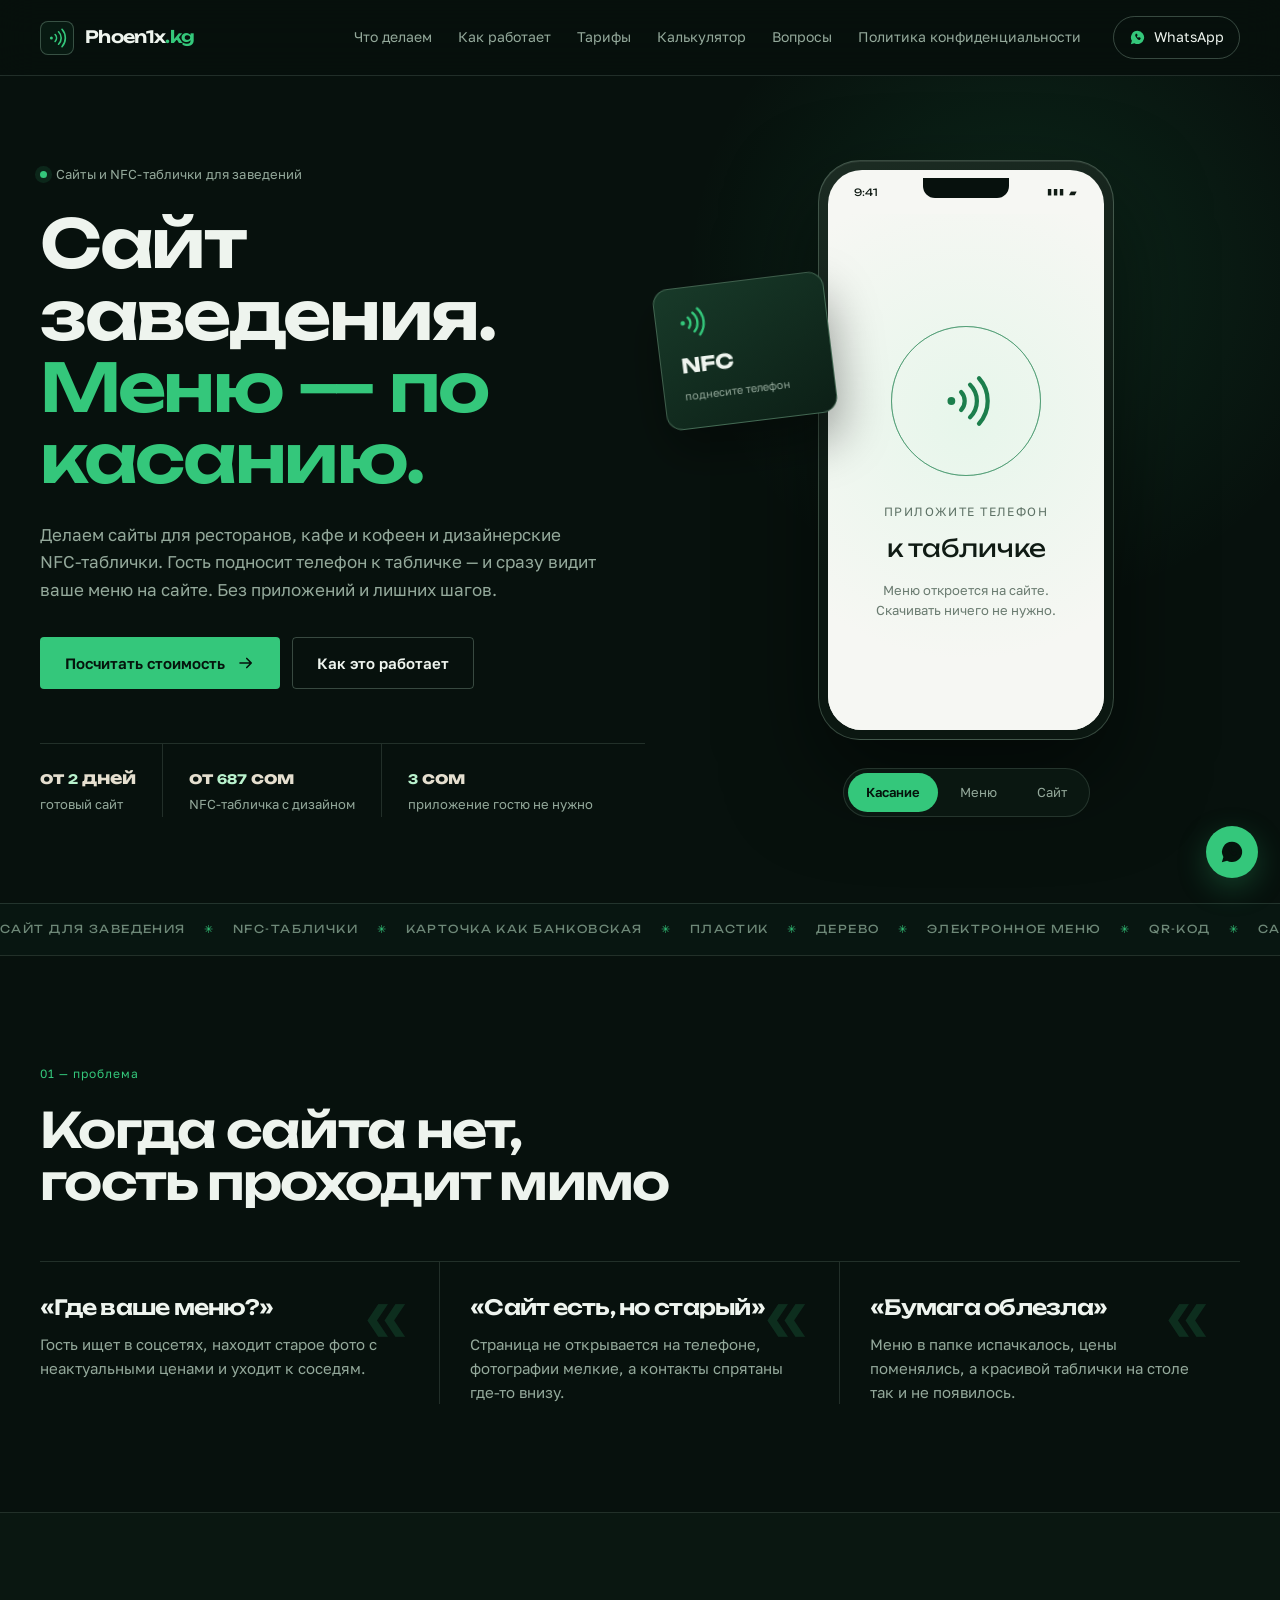
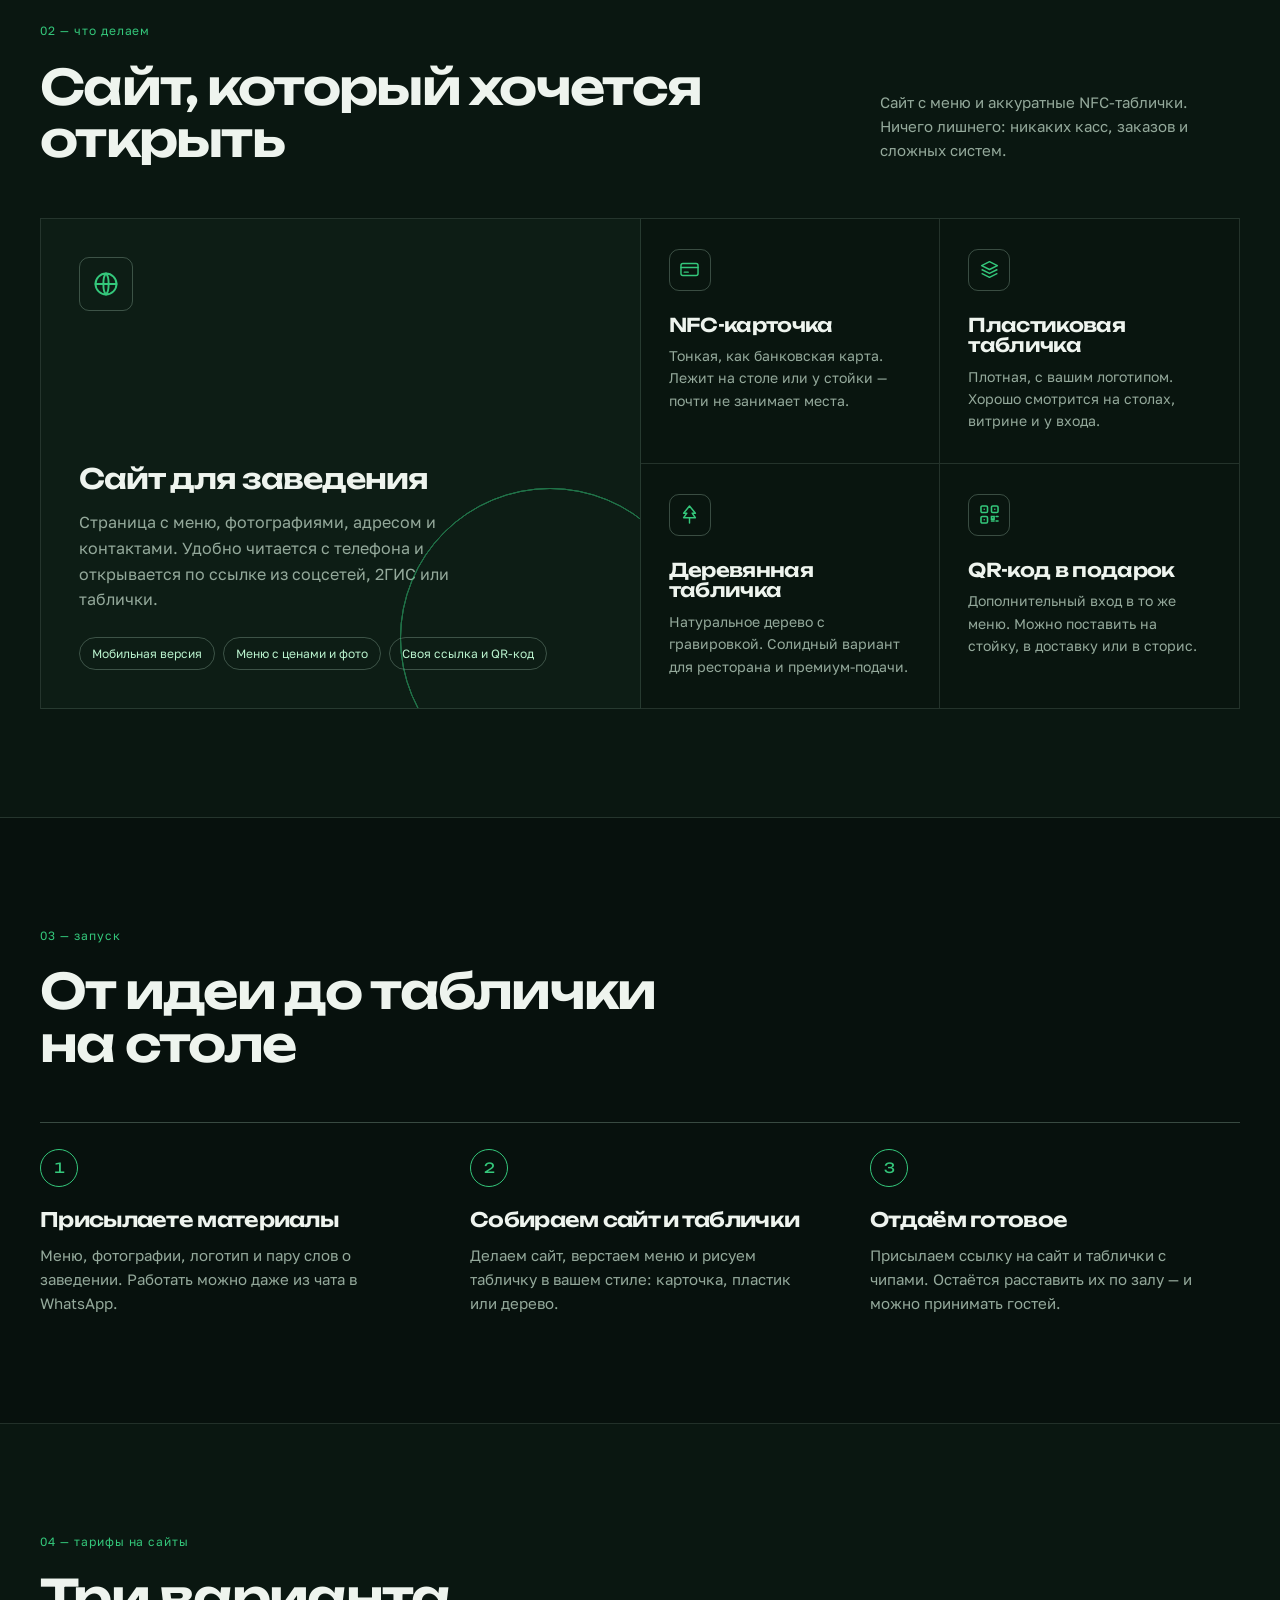
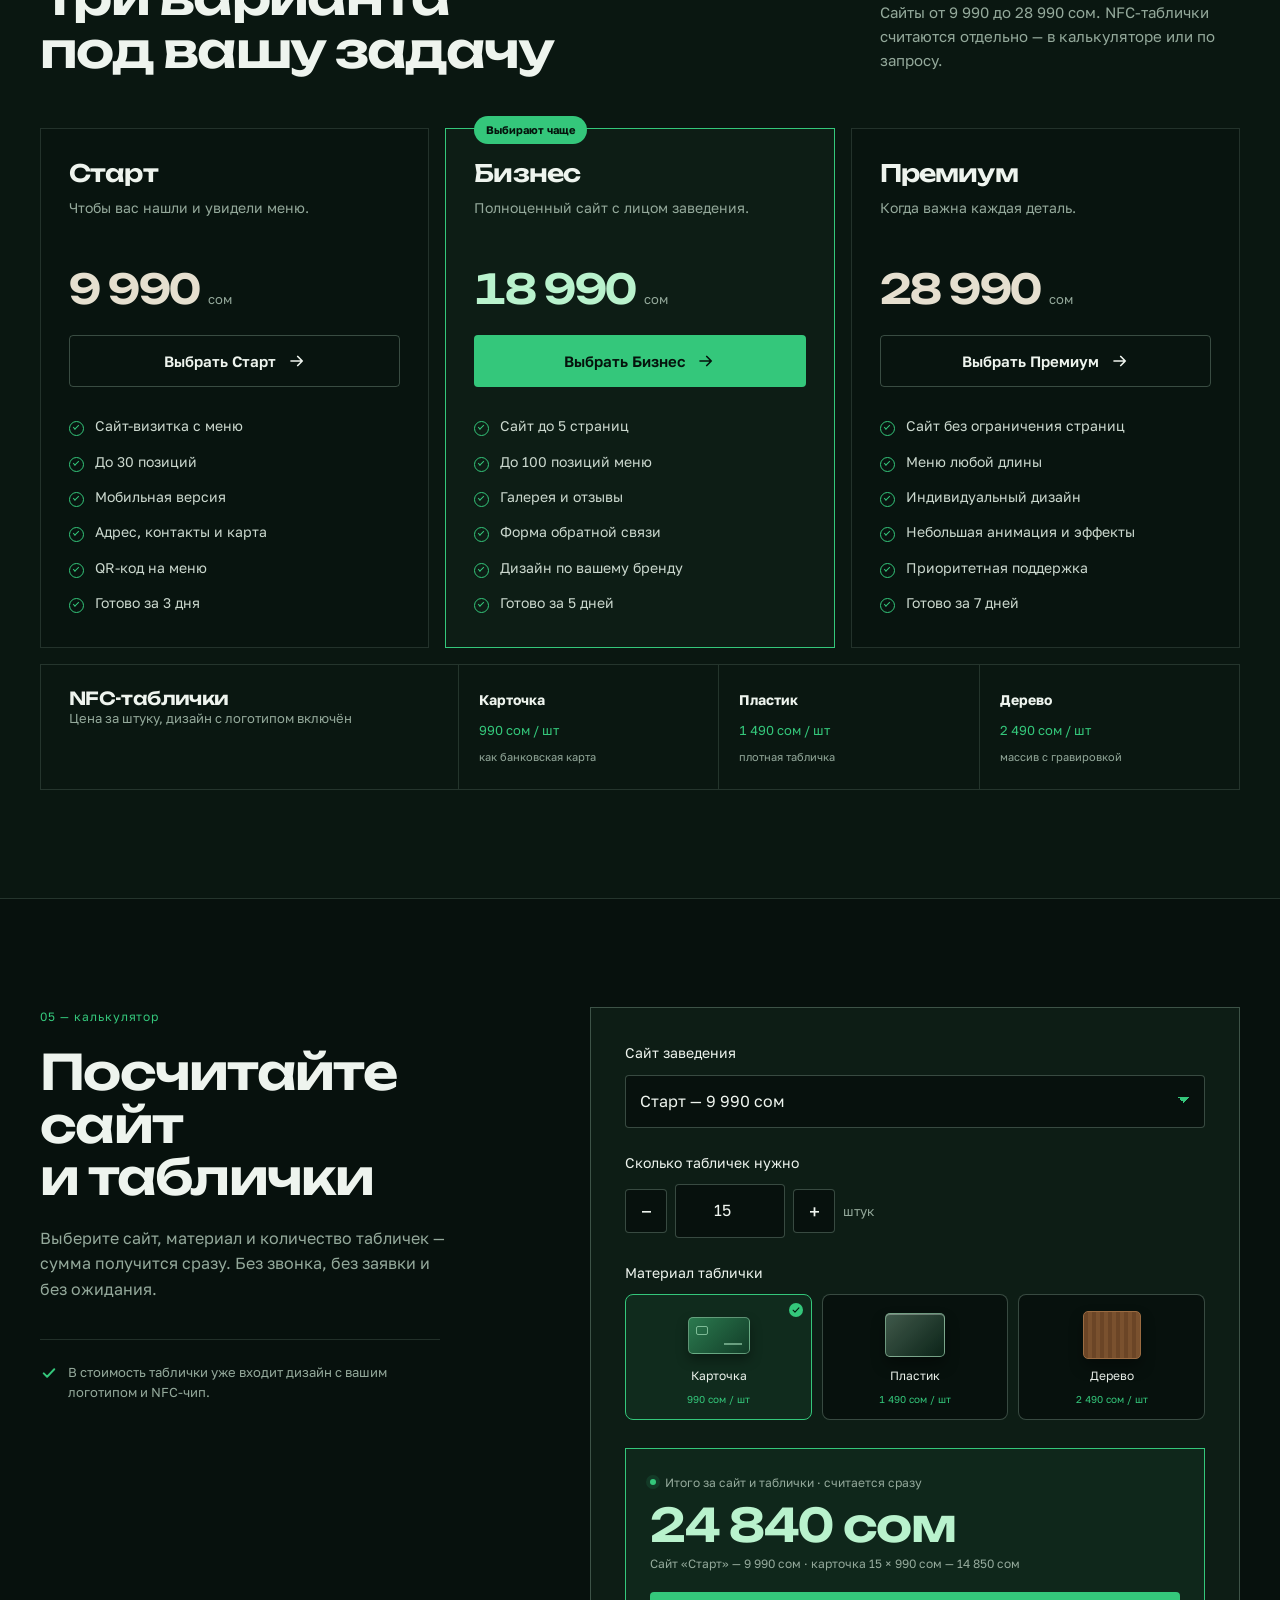
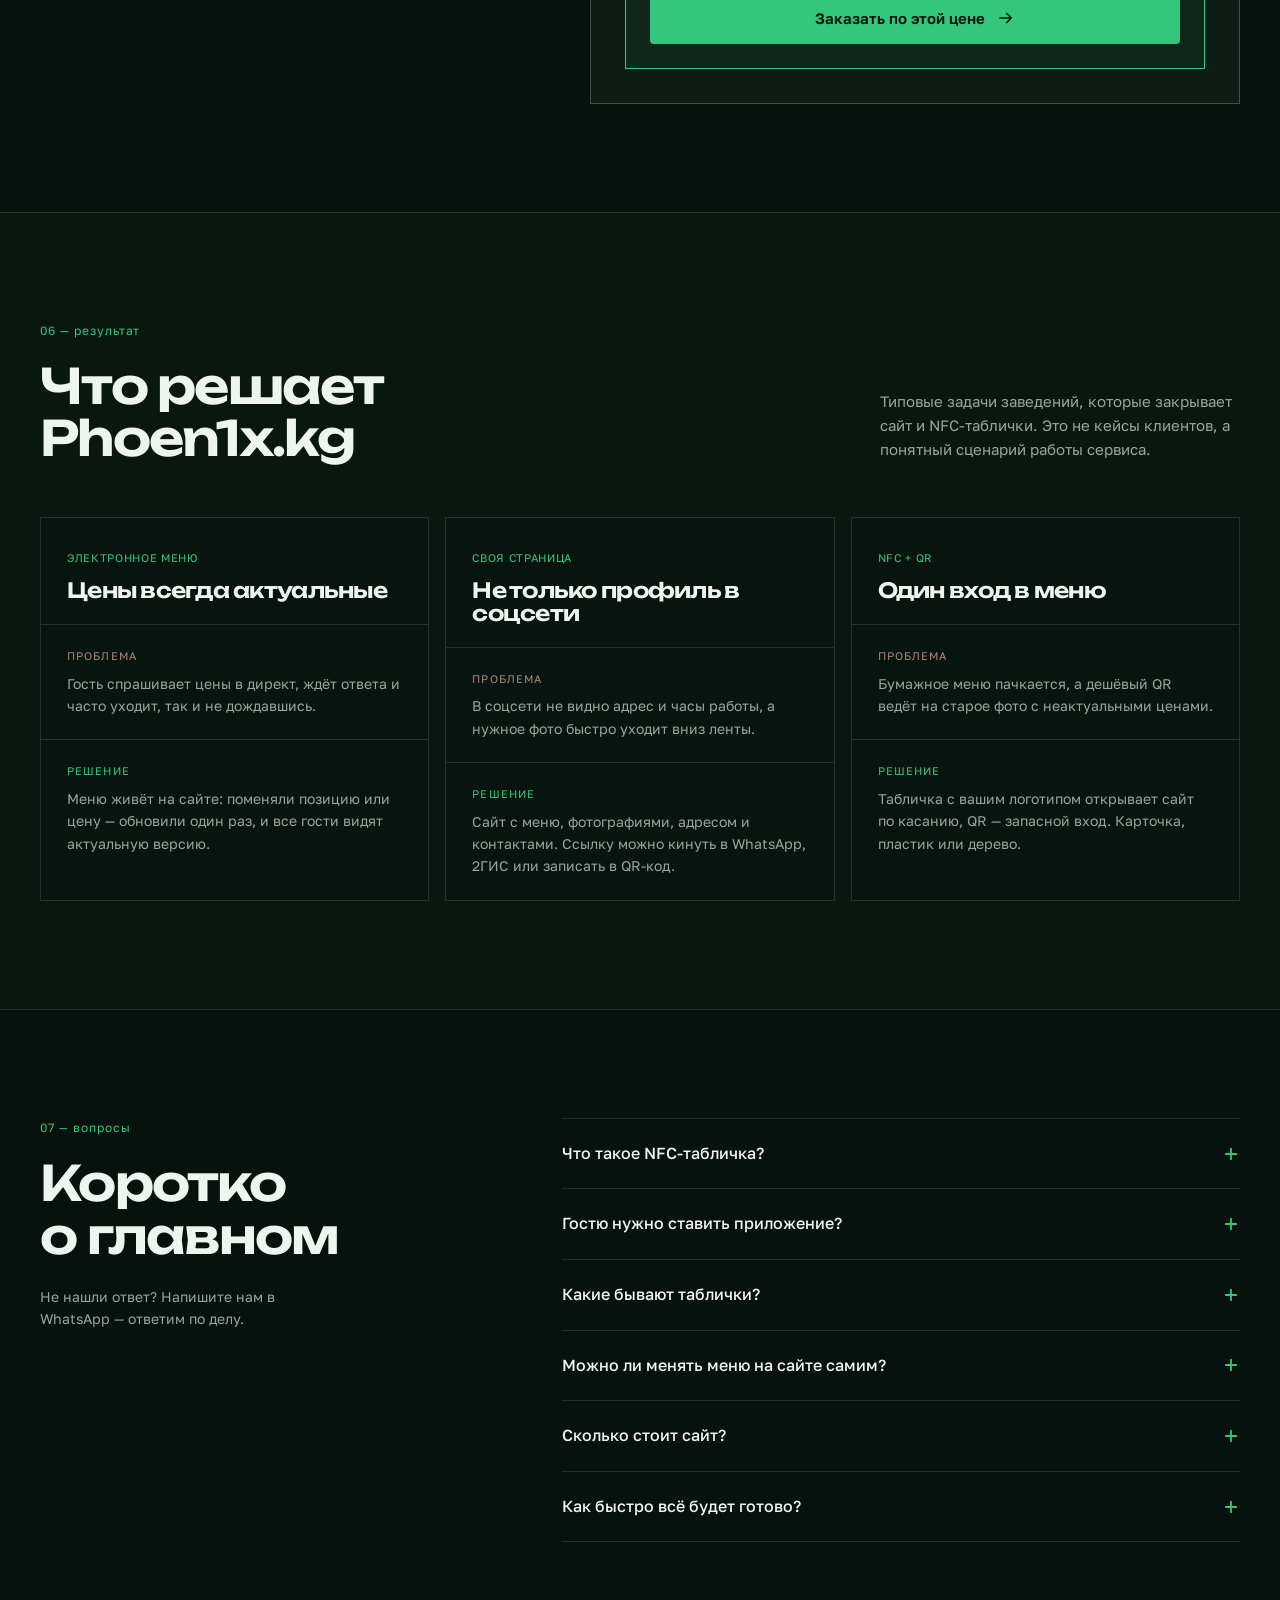
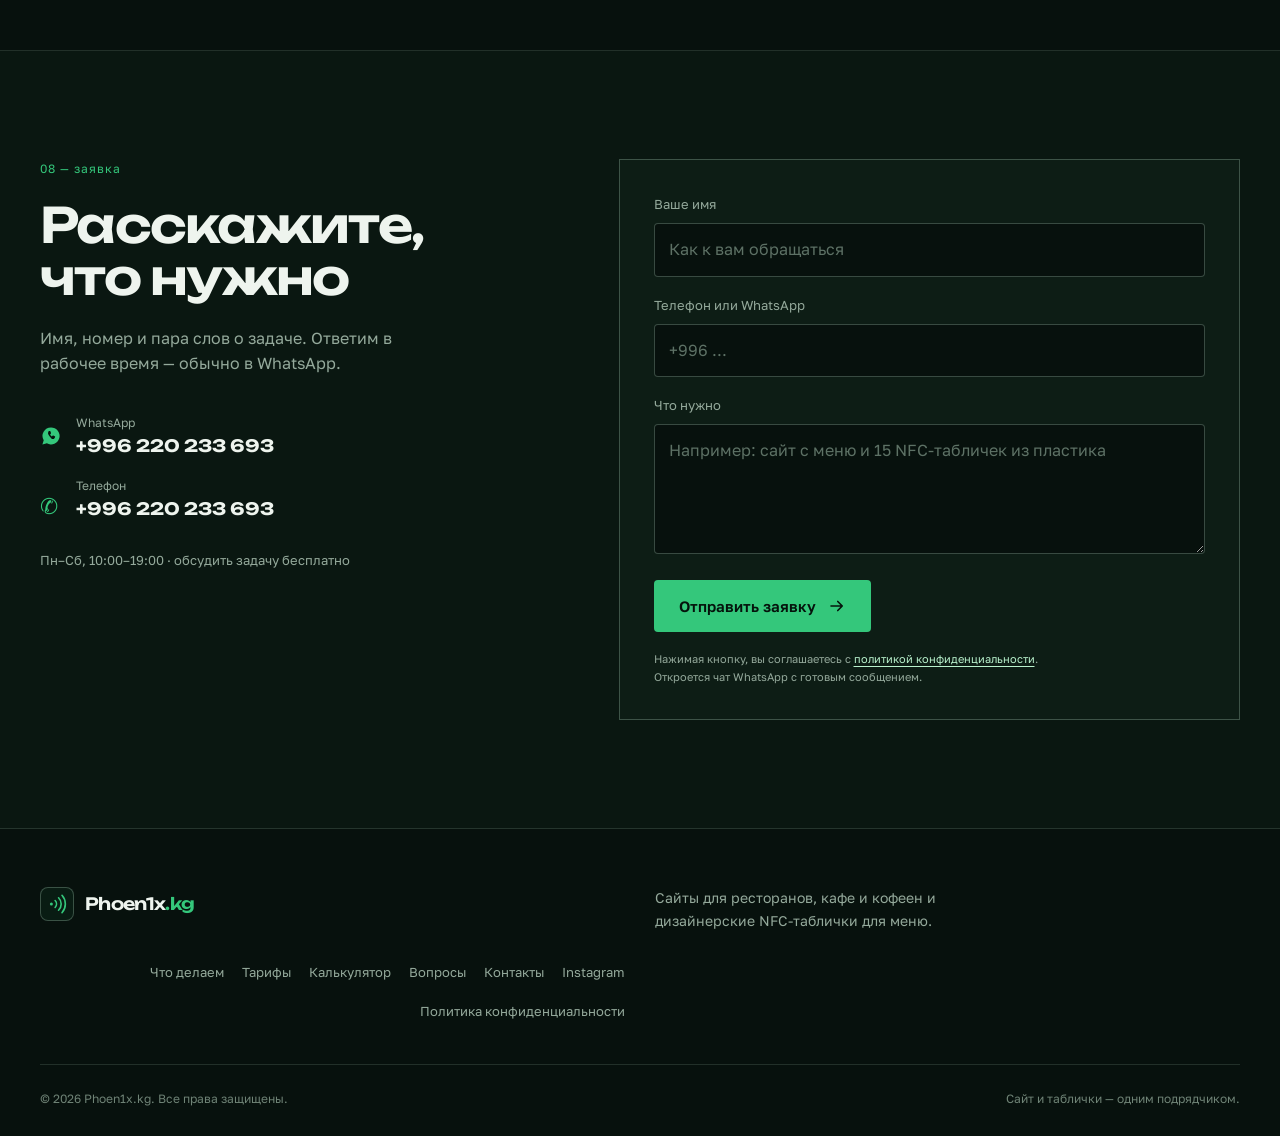
==== index.html @ d75f7c79 "Replace demo cases with honest problem-solution blocks, add Instagram" ====
<!doctype html>
<html lang="ru">
<head>
  <meta charset="utf-8">
  <meta name="viewport" content="width=device-width, initial-scale=1">
  <meta name="theme-color" content="#07110D">
  <meta name="description" content="Phoen1x.kg — сайты для ресторанов, кафе и кофеен и дизайнерские NFC-таблички: карточка, пластик или дерево. Электронное меню по касанию телефона.">
  <title>Phoen1x.kg — сайты для заведений и NFC-таблички</title>
  <meta name="robots" content="index, follow">
  <link rel="canonical" href="https://phoenixkg.vercel.app/">

  <meta property="og:type" content="website">
  <meta property="og:site_name" content="Phoen1x.kg">
  <meta property="og:title" content="Phoen1x.kg — сайты для заведений и NFC-таблички">
  <meta property="og:description" content="Сайты для ресторанов, кафе и кофеен и дизайнерские NFC-таблички. Меню по касанию телефона — без приложений.">
  <meta property="og:url" content="https://phoenixkg.vercel.app/">
  <meta property="og:locale" content="ru_RU">
  <meta name="twitter:card" content="summary">
  <meta name="twitter:title" content="Phoen1x.kg — сайты для заведений и NFC-таблички">
  <meta name="twitter:description" content="Сайты для заведений и NFC-таблички: карточка, пластик или дерево.">

  <!-- После подтверждения прав в Яндекс.Вебмастере и Google Search Console вставьте сюда выданные meta-теги:
  <meta name="yandex-verification" content="...">
  <meta name="google-site-verification" content="...">
  -->

  <script type="application/ld+json">
  {
    "@context": "https://schema.org",
    "@type": "Organization",
    "name": "Phoen1x.kg",
    "url": "https://phoenixkg.vercel.app/",
    "telephone": "+996220233693",
    "description": "Сайты для ресторанов, кафе и кофеен и дизайнерские NFC-таблички для электронного меню.",
    "areaServed": {
      "@type": "Country",
      "name": "Кыргызстан"
    },
    "sameAs": [
      "https://wa.me/996220233693",
      "https://www.instagram.com/phoen1x.kg/"
    ]
  }
  </script>

  <link rel="icon" href="data:image/svg+xml,%3Csvg xmlns='http://www.w3.org/2000/svg' viewBox='0 0 64 64'%3E%3Crect width='64' height='64' rx='14' fill='%2307110D'/%3E%3Cpath d='M22 24a14 14 0 0 1 0 16M30 19a23 23 0 0 1 0 26M38 14a32 32 0 0 1 0 36' fill='none' stroke='%2334C77B' stroke-width='4' stroke-linecap='round'/%3E%3Ccircle cx='15' cy='32' r='3.5' fill='%2334C77B'/%3E%3C/svg%3E">
  <link rel="preconnect" href="https://fonts.googleapis.com">
  <link rel="preconnect" href="https://fonts.gstatic.com" crossorigin>
  <link href="https://fonts.googleapis.com/css2?family=Golos+Text:wght@400;500;600;700&family=Unbounded:wght@500;600;700;800&display=swap" rel="stylesheet">
  <link rel="stylesheet" href="styles.css">
</head>
<body>
  <svg class="svg-sprite" aria-hidden="true" focusable="false">
    <symbol id="i-nfc" viewBox="0 0 32 32">
      <circle cx="7" cy="16" r="2.4" fill="currentColor"/>
      <path d="M13 10.5a8 8 0 0 1 0 11M18.5 6a14 14 0 0 1 0 20M24 2a21 21 0 0 1 0 28" fill="none" stroke="currentColor" stroke-width="2.6" stroke-linecap="round"/>
    </symbol>
    <symbol id="i-qr" viewBox="0 0 32 32">
      <rect x="3" y="3" width="10" height="10" rx="2" fill="none" stroke="currentColor" stroke-width="2.4"/>
      <rect x="19" y="3" width="10" height="10" rx="2" fill="none" stroke="currentColor" stroke-width="2.4"/>
      <rect x="3" y="19" width="10" height="10" rx="2" fill="none" stroke="currentColor" stroke-width="2.4"/>
      <rect x="7" y="7" width="2" height="2" fill="currentColor"/><rect x="23" y="7" width="2" height="2" fill="currentColor"/><rect x="7" y="23" width="2" height="2" fill="currentColor"/>
      <path d="M19 19h4v4h-4zM26 19h3M19 26h4M26 26h3" fill="none" stroke="currentColor" stroke-width="2.4" stroke-linecap="round"/>
    </symbol>
    <symbol id="i-globe" viewBox="0 0 32 32">
      <circle cx="16" cy="16" r="12" fill="none" stroke="currentColor" stroke-width="2.2"/>
      <path d="M4 16h24M16 4c4 3.6 4 20.4 0 24M16 4c-4 3.6-4 20.4 0 24" fill="none" stroke="currentColor" stroke-width="2.2" stroke-linecap="round"/>
    </symbol>
    <symbol id="i-card" viewBox="0 0 32 32">
      <rect x="3" y="7" width="26" height="18" rx="3" fill="none" stroke="currentColor" stroke-width="2.2"/>
      <path d="M3 13h26M8 20h6" fill="none" stroke="currentColor" stroke-width="2.2" stroke-linecap="round"/>
    </symbol>
    <symbol id="i-layers" viewBox="0 0 32 32">
      <path d="m16 4 12 6-12 6L4 10l12-6Z" fill="none" stroke="currentColor" stroke-width="2.2" stroke-linejoin="round"/>
      <path d="m4 16 12 6 12-6M4 22l12 6 12-6" fill="none" stroke="currentColor" stroke-width="2.2" stroke-linejoin="round"/>
    </symbol>
    <symbol id="i-tree" viewBox="0 0 32 32">
      <path d="M16 3 7 14h5l-5 7h18l-5-7h5L16 3Z" fill="none" stroke="currentColor" stroke-width="2.2" stroke-linejoin="round"/>
      <path d="M16 21v8" fill="none" stroke="currentColor" stroke-width="2.2" stroke-linecap="round"/>
    </symbol>
    <symbol id="i-check" viewBox="0 0 24 24">
      <path d="m5 12.5 4.5 4.5L19 7" fill="none" stroke="currentColor" stroke-width="2.6" stroke-linecap="round" stroke-linejoin="round"/>
    </symbol>
    <symbol id="i-arrow" viewBox="0 0 24 24">
      <path d="M4 12h15m-6-6 6 6-6 6" fill="none" stroke="currentColor" stroke-width="2.2" stroke-linecap="round" stroke-linejoin="round"/>
    </symbol>
    <symbol id="i-wa" viewBox="0 0 32 32">
      <path d="M16 3.5a12.3 12.3 0 0 0-10.6 18.6L3.5 28.5l6.5-1.8A12.4 12.4 0 1 0 16 3.5Z" fill="currentColor"/>
      <path d="M12.3 9.6c.4-.7.8-.7 1.2-.7h1c.4 0 .8.3.9.8l.6 2.1c.1.4 0 .7-.3 1l-1 1.1c.4 1 1.2 2.1 2.4 2.8l1.2-1.2c.3-.3.7-.4 1-.2l2.2 1c.4.2.6.5.5.9-.2 1.4-1.2 2.7-1.6 2.9-.5.3-2.1 1.2-4.2-1-2-2.1-3.5-4.3-4.3-6.1-.4-1-.3-1.9.1-2.4l.3-.9Z" fill="#07110D"/>
    </symbol>
    <symbol id="i-plus" viewBox="0 0 24 24">
      <path d="M12 5v14M5 12h14" fill="none" stroke="currentColor" stroke-width="2.4" stroke-linecap="round"/>
    </symbol>
  </svg>

  <header class="site-header" id="siteHeader">
    <div class="container header-inner">
      <a class="brand" href="#top" aria-label="Phoen1x.kg — на главную">
        <span class="brand-mark"><svg aria-hidden="true"><use href="#i-nfc"/></svg></span>
        <span class="brand-name">Phoen1x<span>.kg</span></span>
      </a>

      <nav class="nav" id="mainNav" aria-label="Основная навигация">
        <a href="#features">Что делаем</a>
        <a href="#how">Как работает</a>
        <a href="#tariffs">Тарифы</a>
        <a href="#calc">Калькулятор</a>
        <a href="#faq">Вопросы</a>
        <a class="nav-cta-mobile" href="#contact">Оставить заявку</a>
        <a href="privacy.html">Политика конфиденциальности</a>
      </nav>

      <div class="header-actions">
        <a class="header-wa" id="headerWa" href="https://wa.me/996220233693" target="_blank" rel="noopener">
          <svg aria-hidden="true"><use href="#i-wa"/></svg><span>WhatsApp</span>
        </a>
        <button class="burger" id="burger" type="button" aria-label="Открыть меню" aria-expanded="false" aria-controls="mainNav">
          <span></span><span></span>
        </button>
      </div>
    </div>
  </header>

  <main>
    <!-- HERO -->
    <section class="hero" id="top">
      <div class="hero-glow" aria-hidden="true"></div>
      <div class="container hero-grid">
        <div class="hero-copy">
          <p class="live-badge"><span class="live-dot" aria-hidden="true"></span>Сайты и NFC-таблички для заведений</p>
          <h1>Сайт заведения.<br><span>Меню — по касанию.</span></h1>
          <p class="hero-lead">Делаем сайты для ресторанов, кафе и кофеен и дизайнерские NFC-таблички. Гость подносит телефон к табличке — и сразу видит ваше меню на сайте. Без приложений и лишних шагов.</p>
          <div class="hero-actions">
            <a class="btn btn-primary" href="#calc">Посчитать стоимость <svg aria-hidden="true"><use href="#i-arrow"/></svg></a>
            <a class="btn btn-ghost" href="#how">Как это работает</a>
          </div>
          <div class="hero-facts">
            <div><strong>от <span class="roll-number" data-value="3">3</span> дней</strong><span>готовый сайт</span></div>
            <div><strong>от <span class="roll-number" data-value="990">990</span> сом</strong><span>NFC-табличка с дизайном</span></div>
            <div><strong><span class="roll-number" data-value="0" data-from="9">0</span> сом</strong><span>приложение гостю не нужно</span></div>
          </div>
        </div>

        <div class="hero-visual">
          <div class="nfc-card" aria-hidden="true">
            <div class="nfc-card-rings"><i></i><i></i><i></i></div>
            <svg class="nfc-card-icon"><use href="#i-nfc"/></svg>
            <strong>NFC</strong>
            <span>поднесите телефон</span>
          </div>

          <div class="phone" role="group" aria-label="Демонстрация сайта и меню">
            <div class="phone-frame">
              <div class="phone-notch" aria-hidden="true"></div>
              <div class="phone-screen">
                <div class="screen-status"><span>9:41</span><span class="screen-status-icons" aria-hidden="true">▮▮▮ ▰</span></div>

                <div class="screen-view is-active" data-screen="tap">
                  <div class="tap-visual" aria-hidden="true"><i></i><i></i><i></i><svg><use href="#i-nfc"/></svg></div>
                  <p class="tap-kicker">Приложите телефон</p>
                  <p class="tap-title">к табличке</p>
                  <p class="tap-note">Меню откроется на сайте.<br>Скачивать ничего не нужно.</p>
                </div>

                <div class="screen-view" data-screen="menu">
                  <div class="menu-head"><div><small>Наше меню</small><strong>Терраса</strong></div><span class="menu-bag">☰</span></div>
                  <div class="menu-tabs"><span class="is-active">Популярное</span><span>Горячее</span><span>Напитки</span></div>
                  <ul class="dish-list">
                    <li><span class="dish-thumb thumb-1"></span><span class="dish-info"><strong>Паста с курицей</strong><small>Сливки, пармезан, зелень</small></span><b>690 с</b></li>
                    <li><span class="dish-thumb thumb-2"></span><span class="dish-info"><strong>Салат с киноа</strong><small>Авокадо, томаты, лайм</small></span><b>520 с</b></li>
                    <li><span class="dish-thumb thumb-3"></span><span class="dish-info"><strong>Латте</strong><small>Овсяное молоко</small></span><b>280 с</b></li>
                  </ul>
                  <div class="menu-total"><span>Меню целиком</span><strong>Смотреть все</strong><span class="menu-order">Открыть <svg aria-hidden="true"><use href="#i-arrow"/></svg></span></div>
                </div>

                <div class="screen-view" data-screen="site">
                  <div class="site-demo">
                    <div class="site-demo-head"><span class="site-demo-logo">ТЕРРАСА</span><span class="site-demo-menu">МЕНЮ · КОНТАКТЫ</span></div>
                    <div class="site-demo-hero">
                      <small>КАФЕ · ОШ</small>
                      <strong>Вкусно<br>и по-домашнему</strong>
                      <span class="site-demo-btn">Посмотреть меню</span>
                    </div>
                    <div class="site-demo-cards"><i></i><i></i></div>
                  </div>
                </div>
              </div>
            </div>
          </div>

          <div class="demo-controls" role="group" aria-label="Переключить экран демо">
            <button class="is-active" type="button" data-go="tap">Касание</button>
            <button type="button" data-go="menu">Меню</button>
            <button type="button" data-go="site">Сайт</button>
          </div>
        </div>
      </div>

      <div class="ticker" aria-hidden="true">
        <div class="ticker-track">
          <span>САЙТ ДЛЯ ЗАВЕДЕНИЯ <i>✳</i> NFC-ТАБЛИЧКИ <i>✳</i> КАРТОЧКА КАК БАНКОВСКАЯ <i>✳</i> ПЛАСТИК <i>✳</i> ДЕРЕВО <i>✳</i> ЭЛЕКТРОННОЕ МЕНЮ <i>✳</i> QR-КОД <i>✳</i>&nbsp;</span>
          <span>САЙТ ДЛЯ ЗАВЕДЕНИЯ <i>✳</i> NFC-ТАБЛИЧКИ <i>✳</i> КАРТОЧКА КАК БАНКОВСКАЯ <i>✳</i> ПЛАСТИК <i>✳</i> ДЕРЕВО <i>✳</i> ЭЛЕКТРОННОЕ МЕНЮ <i>✳</i> QR-КОД <i>✳</i>&nbsp;</span>
        </div>
      </div>
    </section>

    <!-- PROBLEM -->
    <section class="section" id="problem">
      <div class="container">
        <div class="section-head">
          <span class="section-index">01 — проблема</span>
          <h2>Когда сайта нет,<br>гость проходит мимо</h2>
        </div>
        <div class="problem-grid">
          <article class="problem-item">
            <span class="problem-quote">«</span>
            <h3>«Где ваше меню?»</h3>
            <p>Гость ищет в соцсетях, находит старое фото с неактуальными ценами и уходит к соседям.</p>
          </article>
          <article class="problem-item">
            <span class="problem-quote">«</span>
            <h3>«Сайт есть, но старый»</h3>
            <p>Страница не открывается на телефоне, фотографии мелкие, а контакты спрятаны где-то внизу.</p>
          </article>
          <article class="problem-item">
            <span class="problem-quote">«</span>
            <h3>«Бумага облезла»</h3>
            <p>Меню в папке испачкалось, цены поменялись, а красивой таблички на столе так и не появилось.</p>
          </article>
        </div>
      </div>
    </section>

    <!-- FEATURES -->
    <section class="section section-features" id="features">
      <div class="container">
        <div class="section-head section-head-split">
          <div>
            <span class="section-index">02 — что делаем</span>
            <h2>Сайт, который хочется<br>открыть</h2>
          </div>
          <p class="section-note">Сайт с меню и аккуратные NFC-таблички. Ничего лишнего: никаких касс, заказов и сложных систем.</p>
        </div>

        <div class="feature-grid">
          <article class="feature feature-main">
            <div class="feature-icon"><svg aria-hidden="true"><use href="#i-globe"/></svg></div>
            <div class="feature-body">
              <h3>Сайт для заведения</h3>
              <p>Страница с меню, фотографиями, адресом и контактами. Удобно читается с телефона и открывается по ссылке из соцсетей, 2ГИС или таблички.</p>
              <ul class="feature-tags"><li>Мобильная версия</li><li>Меню с ценами и фото</li><li>Своя ссылка и QR-код</li></ul>
            </div>
            <div class="feature-art" aria-hidden="true"><span></span><span></span><span></span></div>
          </article>

          <article class="feature">
            <div class="feature-icon"><svg aria-hidden="true"><use href="#i-card"/></svg></div>
            <h3>NFC-карточка</h3>
            <p>Тонкая, как банковская карта. Лежит на столе или у стойки — почти не занимает места.</p>
          </article>

          <article class="feature">
            <div class="feature-icon"><svg aria-hidden="true"><use href="#i-layers"/></svg></div>
            <h3>Пластиковая табличка</h3>
            <p>Плотная, с вашим логотипом. Хорошо смотрится на столах, витрине и у входа.</p>
          </article>

          <article class="feature">
            <div class="feature-icon"><svg aria-hidden="true"><use href="#i-tree"/></svg></div>
            <h3>Деревянная табличка</h3>
            <p>Натуральное дерево с гравировкой. Солидный вариант для ресторана и премиум-подачи.</p>
          </article>

          <article class="feature">
            <div class="feature-icon"><svg aria-hidden="true"><use href="#i-qr"/></svg></div>
            <h3>QR-код в подарок</h3>
            <p>Дополнительный вход в то же меню. Можно поставить на стойку, в доставку или в сторис.</p>
          </article>
        </div>
      </div>
    </section>

    <!-- HOW -->
    <section class="section" id="how">
      <div class="container">
        <div class="section-head">
          <span class="section-index">03 — запуск</span>
          <h2>От идеи до таблички<br>на столе</h2>
        </div>
        <ol class="steps">
          <li><span class="step-num roll-number" data-value="1">1</span><h3>Присылаете материалы</h3><p>Меню, фотографии, логотип и пару слов о заведении. Работать можно даже из чата в WhatsApp.</p></li>
          <li><span class="step-num roll-number" data-value="2">2</span><h3>Собираем сайт и таблички</h3><p>Делаем сайт, верстаем меню и рисуем табличку в вашем стиле: карточка, пластик или дерево.</p></li>
          <li><span class="step-num roll-number" data-value="3">3</span><h3>Отдаём готовое</h3><p>Присылаем ссылку на сайт и таблички с чипами. Остаётся расставить их по залу — и можно принимать гостей.</p></li>
        </ol>
      </div>
    </section>

    <!-- TARIFFS -->
    <section class="section section-tariffs" id="tariffs">
      <div class="container">
        <div class="section-head section-head-split">
          <div>
            <span class="section-index">04 — тарифы на сайты</span>
            <h2>Три варианта<br>под вашу задачу</h2>
          </div>
          <p class="section-note">Сайты от 9 990 до 28 990 сом. NFC-таблички считаются отдельно — в калькуляторе или по запросу.</p>
        </div>

        <div class="tariff-grid">
          <article class="tariff">
            <div class="tariff-top"><h3>Старт</h3><p>Чтобы вас нашли и увидели меню.</p></div>
            <div class="tariff-price"><strong><span class="roll-number" data-value="9990">9 990</span></strong><span>сом</span></div>
            <a class="btn btn-outline" href="#contact">Выбрать Старт <svg aria-hidden="true"><use href="#i-arrow"/></svg></a>
            <ul class="tariff-list">
              <li>Сайт-визитка с меню</li>
              <li>До 30 позиций</li>
              <li>Мобильная версия</li>
              <li>Адрес, контакты и карта</li>
              <li>QR-код на меню</li>
              <li>Готово за 3 дня</li>
            </ul>
          </article>

          <article class="tariff tariff-featured">
            <span class="tariff-badge">Выбирают чаще</span>
            <div class="tariff-top"><h3>Бизнес</h3><p>Полноценный сайт с лицом заведения.</p></div>
            <div class="tariff-price"><strong><span class="roll-number" data-value="18990">18 990</span></strong><span>сом</span></div>
            <a class="btn btn-primary" href="#contact">Выбрать Бизнес <svg aria-hidden="true"><use href="#i-arrow"/></svg></a>
            <ul class="tariff-list">
              <li>Сайт до 5 страниц</li>
              <li>До 100 позиций меню</li>
              <li>Галерея и отзывы</li>
              <li>Форма обратной связи</li>
              <li>Дизайн по вашему бренду</li>
              <li>Готово за 5 дней</li>
            </ul>
          </article>

          <article class="tariff">
            <div class="tariff-top"><h3>Премиум</h3><p>Когда важна каждая деталь.</p></div>
            <div class="tariff-price"><strong><span class="roll-number" data-value="28990">28 990</span></strong><span>сом</span></div>
            <a class="btn btn-outline" href="#contact">Выбрать Премиум <svg aria-hidden="true"><use href="#i-arrow"/></svg></a>
            <ul class="tariff-list">
              <li>Сайт без ограничения страниц</li>
              <li>Меню любой длины</li>
              <li>Индивидуальный дизайн</li>
              <li>Небольшая анимация и эффекты</li>
              <li>Приоритетная поддержка</li>
              <li>Готово за 7 дней</li>
            </ul>
          </article>
        </div>

        <div class="addons">
          <div class="addons-head"><h3>NFC-таблички</h3><p>Цена за штуку, дизайн с логотипом включён</p></div>
          <div class="addon"><strong>Карточка</strong><span><span class="roll-number" data-value="990">990</span> сом / шт</span><small>как банковская карта</small></div>
          <div class="addon"><strong>Пластик</strong><span><span class="roll-number" data-value="1490">1 490</span> сом / шт</span><small>плотная табличка</small></div>
          <div class="addon"><strong>Дерево</strong><span><span class="roll-number" data-value="2490">2 490</span> сом / шт</span><small>массив с гравировкой</small></div>
        </div>
      </div>
    </section>

    <!-- CALCULATOR -->
    <section class="section section-calc" id="calc">
      <div class="container calc-grid">
        <div class="calc-copy">
          <span class="section-index">05 — калькулятор</span>
          <h2>Посчитайте сайт<br>и таблички</h2>
          <p>Выберите сайт, материал и количество табличек — сумма получится сразу. Без звонка, без заявки и без ожидания.</p>
          <div class="calc-hint"><svg aria-hidden="true"><use href="#i-check"/></svg><span>В стоимость таблички уже входит дизайн с вашим логотипом и NFC-чип.</span></div>
        </div>

        <form class="calc-card" id="calcForm" novalidate>
          <div class="calc-row">
            <label for="sitePlan">Сайт заведения</label>
            <select id="sitePlan" name="sitePlan">
              <option value="start">Старт — 9 990 сом</option>
              <option value="business">Бизнес — 18 990 сом</option>
              <option value="premium">Премиум — 28 990 сом</option>
            </select>
          </div>

          <div class="calc-row">
            <label for="plateCount">Сколько табличек нужно</label>
            <div class="plate-count-row">
              <button class="step-btn" type="button" data-step="-1" aria-label="Уменьшить количество">−</button>
              <input id="plateCount" name="plateCount" type="number" min="1" max="500" value="15">
              <button class="step-btn" type="button" data-step="1" aria-label="Увеличить количество">+</button>
              <span>штук</span>
            </div>
          </div>

          <div class="calc-row">
            <span class="calc-label">Материал таблички</span>
            <div class="plate-options" role="radiogroup" aria-label="Материал таблички">
              <label class="plate-option is-selected">
                <input type="radio" name="plateType" value="card" checked>
                <span class="plate-visual-wrap"><span class="plate-visual plate-visual-card" aria-hidden="true"><i></i></span></span>
                <span class="plate-name">Карточка</span>
                <span class="plate-price"><span class="roll-number" data-value="990">990</span> сом / шт</span>
                <svg class="plate-check" aria-hidden="true"><use href="#i-check"/></svg>
              </label>
              <label class="plate-option">
                <input type="radio" name="plateType" value="plastic">
                <span class="plate-visual-wrap"><span class="plate-visual plate-visual-plastic" aria-hidden="true"></span></span>
                <span class="plate-name">Пластик</span>
                <span class="plate-price"><span class="roll-number" data-value="1490">1 490</span> сом / шт</span>
                <svg class="plate-check" aria-hidden="true"><use href="#i-check"/></svg>
              </label>
              <label class="plate-option">
                <input type="radio" name="plateType" value="wood">
                <span class="plate-visual-wrap"><span class="plate-visual plate-visual-wood" aria-hidden="true"></span></span>
                <span class="plate-name">Дерево</span>
                <span class="plate-price"><span class="roll-number" data-value="2490">2 490</span> сом / шт</span>
                <svg class="plate-check" aria-hidden="true"><use href="#i-check"/></svg>
              </label>
            </div>
          </div>

          <div class="calc-result">
            <span class="calc-result-label">Итого за сайт и таблички · считается сразу</span>
            <strong id="estimate">—</strong>
            <span class="sr-only" id="estimateAnnounce" aria-live="polite"></span>
            <p id="breakdown"></p>
            <a class="btn btn-primary calc-cta" id="calcCta" href="#contact">Заказать по этой цене <svg aria-hidden="true"><use href="#i-arrow"/></svg></a>
          </div>
        </form>
      </div>
    </section>

    <!-- CASES -->
    <section class="section section-cases" id="cases">
      <div class="container">
        <div class="section-head section-head-split">
          <div>
            <span class="section-index">06 — результат</span>
            <h2>Что решает<br>Phoen1x.kg</h2>
          </div>
          <p class="section-note">Типовые задачи заведений, которые закрывает сайт и NFC-таблички. Это не кейсы клиентов, а понятный сценарий работы сервиса.</p>
        </div>

        <div class="case-grid">
          <article class="case">
            <header><span class="case-type">Электронное меню</span><h3>Цены всегда актуальные</h3></header>
            <div class="case-col case-was"><span>Проблема</span><p>Гость спрашивает цены в директ, ждёт ответа и часто уходит, так и не дождавшись.</p></div>
            <div class="case-col case-now"><span>Решение</span><p>Меню живёт на сайте: поменяли позицию или цену — обновили один раз, и все гости видят актуальную версию.</p></div>
          </article>

          <article class="case">
            <header><span class="case-type">Своя страница</span><h3>Не только профиль в соцсети</h3></header>
            <div class="case-col case-was"><span>Проблема</span><p>В соцсети не видно адрес и часы работы, а нужное фото быстро уходит вниз ленты.</p></div>
            <div class="case-col case-now"><span>Решение</span><p>Сайт с меню, фотографиями, адресом и контактами. Ссылку можно кинуть в WhatsApp, 2ГИС или записать в QR-код.</p></div>
          </article>

          <article class="case">
            <header><span class="case-type">NFC + QR</span><h3>Один вход в меню</h3></header>
            <div class="case-col case-was"><span>Проблема</span><p>Бумажное меню пачкается, а дешёвый QR ведёт на старое фото с неактуальными ценами.</p></div>
            <div class="case-col case-now"><span>Решение</span><p>Табличка с вашим логотипом открывает сайт по касанию, QR — запасной вход. Карточка, пластик или дерево.</p></div>
          </article>
        </div>
      </div>
    </section>

    <!-- FAQ -->
    <section class="section" id="faq">
      <div class="container faq-grid">
        <div class="section-head">
          <span class="section-index">07 — вопросы</span>
          <h2>Коротко<br>о главном</h2>
          <p class="faq-aside">Не нашли ответ? Напишите нам в WhatsApp — ответим по делу.</p>
        </div>
        <div class="faq-list">
          <details><summary>Что такое NFC-табличка?<svg aria-hidden="true"><use href="#i-plus"/></svg></summary><p>Это табличка со встроенным чипом. Гость подносит к ней телефон — и браузер сам открывает ваше меню на сайте. Ни скачивать, ни сканировать ничего не нужно.</p></details>
          <details><summary>Гостю нужно ставить приложение?<svg aria-hidden="true"><use href="#i-plus"/></svg></summary><p>Нет. Меню открывается в обычном браузере телефона. Подойдёт любой смартфон с поддержкой NFC.</p></details>
          <details><summary>Какие бывают таблички?<svg aria-hidden="true"><use href="#i-plus"/></svg></summary><p>Три варианта: тонкая карточка как банковская, плотная пластиковая табличка и деревянная с гравировкой. Дизайн с вашим логотипом входит в цену.</p></details>
          <details><summary>Можно ли менять меню на сайте самим?<svg aria-hidden="true"><use href="#i-plus"/></svg></summary><p>Да. Позиции, цены и фотографии меняются в панели без разработчика. Ссылка и таблички остаются теми же.</p></details>
          <details><summary>Сколько стоит сайт?<svg aria-hidden="true"><use href="#i-plus"/></svg></summary><p>От 9 990 до 28 990 сом — в зависимости от объёма. Таблички считаются отдельно: от 990 сом за штуку. Точную сумму покажет калькулятор.</p></details>
          <details><summary>Как быстро всё будет готово?<svg aria-hidden="true"><use href="#i-plus"/></svg></summary><p>Сайт «Старт» — от 3 дней, «Бизнес» — около 5 дней, «Премиум» — до недели. Таблички делаются вместе с сайтом.</p></details>
        </div>
      </div>
    </section>

    <!-- CONTACT -->
    <section class="section section-contact" id="contact">
      <div class="container contact-grid">
        <div class="contact-copy">
          <span class="section-index">08 — заявка</span>
          <h2>Расскажите,<br>что нужно</h2>
          <p>Имя, номер и пара слов о задаче. Ответим в рабочее время — обычно в WhatsApp.</p>
          <div class="contact-details">
            <a href="https://wa.me/996220233693" target="_blank" rel="noopener"><svg aria-hidden="true"><use href="#i-wa"/></svg><span><small>WhatsApp</small><strong>+996 220 233 693</strong></span></a>
            <a href="tel:+996220233693"><span class="contact-phone-icon" aria-hidden="true">✆</span><span><small>Телефон</small><strong>+996 220 233 693</strong></span></a>
          </div>
          <p class="contact-schedule">Пн–Сб, 10:00–19:00 · обсудить задачу бесплатно</p>
        </div>

        <form class="contact-form" id="contactForm" novalidate>
          <div class="form-row"><label for="cName">Ваше имя</label><input id="cName" name="name" type="text" placeholder="Как к вам обращаться" required></div>
          <div class="form-row"><label for="cPhone">Телефон или WhatsApp</label><input id="cPhone" name="phone" type="tel" placeholder="+996 ..." required></div>
          <div class="form-row"><label for="cMessage">Что нужно</label><textarea id="cMessage" name="message" rows="4" placeholder="Например: сайт с меню и 15 NFC-табличек из пластика"></textarea></div>
          <button class="btn btn-primary" type="submit">Отправить заявку <svg aria-hidden="true"><use href="#i-arrow"/></svg></button>
          <p class="form-note">Нажимая кнопку, вы соглашаетесь с <a href="privacy.html" target="_blank" rel="noopener">политикой конфиденциальности</a>. Откроется чат WhatsApp с готовым сообщением.</p>
        </form>
      </div>
    </section>
  </main>

  <footer class="site-footer">
    <div class="container footer-top">
      <a class="brand" href="#top"><span class="brand-mark"><svg aria-hidden="true"><use href="#i-nfc"/></svg></span><span class="brand-name">Phoen1x<span>.kg</span></span></a>
      <p>Сайты для ресторанов, кафе и кофеен и дизайнерские NFC-таблички для меню.</p>
      <nav aria-label="Навигация в подвале">
        <a href="#features">Что делаем</a><a href="#tariffs">Тарифы</a><a href="#calc">Калькулятор</a><a href="#faq">Вопросы</a><a href="#contact">Контакты</a><a href="https://www.instagram.com/phoen1x.kg/" target="_blank" rel="noopener">Instagram</a><a href="privacy.html">Политика конфиденциальности</a>
      </nav>
    </div>
    <div class="container footer-bottom"><span>© 2026 Phoen1x.kg. Все права защищены.</span><span>Сайт и таблички — одним подрядчиком.</span></div>
  </footer>

  <a class="floating-wa" href="https://wa.me/996220233693" target="_blank" rel="noopener" aria-label="Написать в WhatsApp"><svg aria-hidden="true"><use href="#i-wa"/></svg></a>

  <script src="script.js"></script>
</body>
</html>
---- styles.css ----
/* =========================================================
   Phoen1x.kg — тёмная зелёная палитра, крупная типографика,
   hairline-структура вместо карточного «SaaS-кита».
   ========================================================= */

:root {
  --bg: #07110d;
  --bg-soft: #0a1711;
  --panel: #0d1d15;
  --panel-2: #11271c;
  --line: rgba(213, 255, 229, .13);
  --line-strong: rgba(213, 255, 229, .24);
  --text: #eef4ee;
  --muted: #94a99b;
  --green: #34c77b;
  --green-soft: #b9f2cd;
  --cream: #e5dfcf;
  --radius: 4px;
  --container: 1200px;
  --header-h: 76px;
  --ease: cubic-bezier(.2, .7, .2, 1);
}

*, *::before, *::after { box-sizing: border-box; }

html { scroll-behavior: smooth; }

body {
  margin: 0;
  background: var(--bg);
  color: var(--text);
  font-family: "Golos Text", system-ui, -apple-system, sans-serif;
  font-size: 16px;
  line-height: 1.6;
  -webkit-font-smoothing: antialiased;
  overflow-x: hidden;
}

h1, h2, h3, .brand-name, .tariff-price strong, #estimate {
  font-family: "Unbounded", "Golos Text", sans-serif;
  font-weight: 600;
  letter-spacing: -.035em;
  line-height: 1.08;
  margin: 0;
}

p { margin: 0; }
a { color: inherit; text-decoration: none; }
ul, ol { margin: 0; padding: 0; list-style: none; }
button, input, select, textarea { font: inherit; color: inherit; }
button { cursor: pointer; }
svg { width: 1em; height: 1em; display: block; }

.svg-sprite { position: absolute; width: 0; height: 0; overflow: hidden; }
.sr-only { position: absolute; width: 1px; height: 1px; overflow: hidden; clip: rect(0 0 0 0); white-space: nowrap; }

:focus-visible { outline: 2px solid var(--green); outline-offset: 4px; border-radius: 2px; }

/* Числа-одометры: фиксированная ширина цифр, без дёргания вёрстки */
.roll-number { display: inline-block; font-variant-numeric: tabular-nums; transition: color .3s; }
.roll-number.is-rolling { color: var(--green-soft); }
.tariff-price strong .roll-number { color: inherit; font-size: inherit; }
#estimate { font-variant-numeric: tabular-nums; }

.container { width: min(var(--container), calc(100% - 48px)); margin-inline: auto; }
section[id] { scroll-margin-top: var(--header-h); }

/* ---------- Header ---------- */
.site-header {
  position: sticky; top: 0; z-index: 50;
  height: var(--header-h);
  background: rgba(7, 17, 13, .82);
  backdrop-filter: blur(18px);
  border-bottom: 1px solid var(--line);
}
.header-inner { height: 100%; display: flex; align-items: center; gap: 32px; }
.brand { display: inline-flex; align-items: center; gap: 11px; flex: none; }
.brand-mark {
  width: 34px; height: 34px; display: grid; place-items: center;
  border: 1px solid var(--line-strong); border-radius: 8px;
  color: var(--green); background: rgba(52, 199, 123, .06);
}
.brand-mark svg { width: 20px; height: 20px; }
.brand-name { font-size: 17px; letter-spacing: -.04em; }
.brand-name span { color: var(--green); }

.nav { display: flex; align-items: center; gap: 26px; margin-left: auto; }
.nav a { color: var(--muted); font-size: 14px; transition: color .2s; }
.nav a:hover { color: var(--text); }
.nav-cta-mobile { display: none; }

.header-actions { display: flex; align-items: center; gap: 12px; }
.header-wa {
  display: inline-flex; align-items: center; gap: 8px;
  padding: 9px 15px; border: 1px solid var(--line-strong); border-radius: 100px;
  font-size: 14px; transition: border-color .2s, background .2s;
}
.header-wa svg { width: 17px; height: 17px; color: var(--green); }
.header-wa:hover { border-color: var(--green); background: rgba(52, 199, 123, .08); }
.burger { display: none; width: 40px; height: 40px; border: 1px solid var(--line); background: none; border-radius: 8px; padding: 11px 10px; }
.burger span { display: block; height: 2px; background: var(--text); margin: 4px 0; transition: transform .25s, opacity .25s; }
.burger[aria-expanded="true"] span:first-child { transform: translateY(3px) rotate(45deg); }
.burger[aria-expanded="true"] span:last-child { transform: translateY(-3px) rotate(-45deg); }

/* ---------- Buttons ---------- */
.btn {
  position: relative; overflow: hidden;
  display: inline-flex; align-items: center; justify-content: center; gap: 12px;
  min-height: 52px; padding: 0 24px; border-radius: var(--radius);
  font-size: 15px; font-weight: 600; border: 1px solid transparent;
  transition: transform .2s var(--ease), background .2s, border-color .2s, color .2s;
}
.btn::after { content: ""; position: absolute; top: 0; left: -60%; width: 40%; height: 100%; background: linear-gradient(90deg, transparent, rgba(255,255,255,.18), transparent); transform: skewX(-20deg); transition: left .6s var(--ease); pointer-events: none; }
.btn:hover::after { left: 120%; }
.btn svg { width: 18px; height: 18px; transition: transform .2s; }
.btn:hover svg { transform: translateX(4px); }
.btn:active { transform: translateY(1px); }
.btn-primary { background: var(--green); color: #05130c; }
.btn-primary:hover { background: #5ee49a; }
.btn-ghost { border-color: var(--line-strong); color: var(--text); }
.btn-ghost:hover { border-color: var(--green); color: var(--green-soft); }
.btn-outline { border-color: var(--line-strong); color: var(--text); width: 100%; }
.btn-outline:hover { border-color: var(--green); color: var(--green-soft); }

/* ---------- Hero ---------- */
.hero { position: relative; padding: 84px 0 0; overflow: hidden; border-bottom: 1px solid var(--line); }
.hero-glow {
  position: absolute; top: -180px; right: -120px; width: 760px; height: 760px;
  background: radial-gradient(circle, rgba(52, 199, 123, .13), transparent 62%);
  pointer-events: none;
}
.hero-grid { position: relative; display: grid; grid-template-columns: 1.05fr .95fr; gap: 48px; align-items: center; padding-bottom: 86px; }
.live-badge { display: inline-flex; align-items: center; gap: 9px; color: var(--muted); font-size: 13px; letter-spacing: .01em; }
.live-dot { width: 7px; height: 7px; border-radius: 50%; background: var(--green); box-shadow: 0 0 0 5px rgba(52, 199, 123, .12); animation: pulse 2.6s infinite; }
@keyframes pulse { 50% { box-shadow: 0 0 0 9px rgba(52, 199, 123, 0); } }

.hero h1 { font-size: clamp(42px, 5.2vw, 76px); margin: 22px 0 26px; animation: hero-in .8s var(--ease) both; }
.hero h1 span { color: var(--green); }
@keyframes hero-in { from { opacity: 0; transform: translateY(18px); } }
.hero-lead { max-width: 560px; color: var(--muted); font-size: 17px; }
.hero-actions { display: flex; flex-wrap: wrap; gap: 12px; margin-top: 34px; }
.hero-facts { display: flex; flex-wrap: wrap; gap: 0; margin-top: 54px; border-top: 1px solid var(--line); }
.hero-facts div { padding: 20px 26px 0 0; margin-right: 26px; border-right: 1px solid var(--line); }
.hero-facts div:last-child { border-right: 0; margin-right: 0; }
.hero-facts strong { display: block; font-family: "Unbounded", sans-serif; font-size: 17px; color: var(--cream); }
.hero-facts span { font-size: 13px; color: var(--muted); }

/* ---------- Phone demo ---------- */
.hero-visual { position: relative; display: flex; flex-direction: column; align-items: center; min-height: 620px; justify-content: center; }
.phone { position: relative; z-index: 2; animation: phone-in 1s .1s var(--ease) both; }
@keyframes phone-in { from { opacity: 0; transform: translateY(24px) scale(.97); } }
.phone-frame {
  width: 296px; height: 580px; padding: 9px;
  border: 1px solid rgba(213, 255, 229, .22); border-radius: 42px;
  background: linear-gradient(160deg, #1c2c23, #0b1711 60%);
  box-shadow: 0 40px 90px rgba(0, 0, 0, .5), inset 0 1px 0 rgba(255, 255, 255, .08);
}
.phone-notch { position: absolute; top: 18px; left: 50%; transform: translateX(-50%); width: 86px; height: 20px; background: #07110d; border-radius: 0 0 12px 12px; z-index: 3; }
.phone-screen { position: relative; height: 100%; overflow: hidden; border-radius: 34px; background: #f6f7f3; color: #101b14; padding: 14px 14px 0; }
.screen-status { display: flex; justify-content: space-between; font-family: "Unbounded", sans-serif; font-size: 10px; padding: 0 12px 14px; }
.screen-status-icons { letter-spacing: 1px; }

.screen-view { display: none; height: calc(100% - 28px); }
.screen-view.is-active { display: flex; flex-direction: column; animation: screen-in .35s var(--ease) both; }
@keyframes screen-in { from { opacity: 0; transform: scale(.98); } }

/* tap screen */
[data-screen="tap"] { align-items: center; justify-content: center; text-align: center; background: radial-gradient(circle at 50% 40%, #e7f6eb, #f6f7f3 70%); margin: 0 -14px; padding: 0 20px; }
.tap-visual { position: relative; width: 150px; height: 150px; display: grid; place-items: center; margin-bottom: 26px; }
.tap-visual svg { width: 52px; height: 52px; color: #1c7e4c; z-index: 2; }
.tap-visual i { position: absolute; inset: 0; border: 1px solid rgba(28, 126, 76, .35); border-radius: 50%; animation: ripple 3.2s infinite; }
.tap-visual i:nth-child(2) { animation-delay: 1s; }
.tap-visual i:nth-child(3) { animation-delay: 2s; }
@keyframes ripple { 0% { transform: scale(.42); opacity: 0; } 25% { opacity: 1; } 100% { transform: scale(1); opacity: 0; } }
.tap-kicker { font-size: 12px; color: #5d7165; text-transform: uppercase; letter-spacing: .12em; }
.tap-title { font-family: "Unbounded", sans-serif; font-size: 24px; margin: 8px 0 12px; }
.tap-note { font-size: 13px; color: #6a7b70; line-height: 1.55; }

/* menu screen */
[data-screen="menu"] { margin: 0 -14px; padding: 0 14px; }
.menu-head { display: flex; justify-content: space-between; align-items: center; }
.menu-head small { display: block; color: #7b8c80; font-size: 11px; }
.menu-head strong { font-family: "Unbounded", sans-serif; font-size: 22px; }
.menu-bag { width: 32px; height: 32px; display: grid; place-items: center; border-radius: 50%; background: #143d28; color: #d8f6e4; font-size: 12px; font-weight: 700; }
.menu-tabs { display: flex; gap: 6px; margin: 16px 0 12px; overflow: hidden; }
.menu-tabs span { white-space: nowrap; font-size: 11px; padding: 6px 10px; border-radius: 100px; background: #e9ede7; color: #63736a; }
.menu-tabs span.is-active { background: #143d28; color: #eafff2; }
.dish-list { display: flex; flex-direction: column; gap: 10px; }
.dish-list li { display: flex; align-items: center; gap: 10px; padding-bottom: 10px; border-bottom: 1px solid #e2e7e0; }
.dish-thumb { width: 44px; height: 44px; flex: none; border-radius: 12px; border: 4px solid #fff; box-shadow: 0 2px 10px rgba(0,0,0,.1); }
.thumb-1 { background: radial-gradient(circle at 40% 35%, #f0b46b, #b6602c); }
.thumb-2 { background: radial-gradient(circle at 40% 35%, #a9d66f, #3d7c42); }
.thumb-3 { background: radial-gradient(circle at 40% 35%, #e0c7a2, #8d6340); }
.dish-info { min-width: 0; flex: 1; }
.dish-info strong, .dish-info small { display: block; white-space: nowrap; overflow: hidden; text-overflow: ellipsis; }
.dish-info strong { font-size: 12px; }
.dish-info small { font-size: 10px; color: #8a998e; }
.dish-list b { font-size: 12px; white-space: nowrap; }
.menu-total { margin: auto -14px 0; padding: 14px 18px 20px; display: flex; align-items: center; gap: 8px; background: #143d28; color: #eafff2; border-radius: 18px 18px 0 0; }
.menu-total span { font-size: 11px; opacity: .7; }
.menu-total strong { font-family: "Unbounded", sans-serif; font-size: 14px; margin-right: auto; }
.menu-order { display: inline-flex; align-items: center; gap: 4px; background: var(--green); color: #062014; padding: 8px 10px; border-radius: 8px; font-size: 11px; font-weight: 700; }
.menu-order svg { width: 12px; height: 12px; }

/* site preview screen */
[data-screen="site"] { margin: 0 -14px; background: #f6f7f3; }
.site-demo { display: flex; flex-direction: column; height: 100%; }
.site-demo-head { display: flex; justify-content: space-between; align-items: center; padding: 2px 18px 12px; }
.site-demo-logo { font-family: "Unbounded", sans-serif; font-size: 11px; letter-spacing: .12em; color: #14251a; }
.site-demo-menu { font-size: 9px; color: #7c8c81; }
.site-demo-hero { flex: 1; margin: 0 10px; padding: 22px 18px; border-radius: 16px; background: linear-gradient(150deg, #173c29, #0b1d14); color: #f1f7f0; display: flex; flex-direction: column; justify-content: flex-end; }
.site-demo-hero small { font-size: 9px; letter-spacing: .16em; color: #8fd6aa; }
.site-demo-hero strong { font-family: "Unbounded", sans-serif; font-size: 23px; line-height: 1.15; margin: 8px 0 18px; }
.site-demo-btn { align-self: flex-start; background: var(--green); color: #062014; padding: 9px 12px; border-radius: 8px; font-size: 10px; font-weight: 700; }
.site-demo-cards { display: flex; gap: 8px; padding: 12px 10px 16px; }
.site-demo-cards i { flex: 1; height: 52px; border-radius: 10px; background: #e7ece5; }
.site-demo-cards i:first-child { background: radial-gradient(circle at 40% 35%, #f0b46b, #b6602c); }

/* NFC floating card */
.nfc-card {
  position: absolute; z-index: 3; left: -34px; top: 120px;
  width: 172px; padding: 20px; border-radius: 16px;
  background: linear-gradient(150deg, #183a29, #0c1f16);
  border: 1px solid rgba(185, 242, 205, .28);
  box-shadow: 0 24px 50px rgba(0,0,0,.4);
  transform: rotate(-7deg);
  animation: card-float 6s ease-in-out infinite;
}
@keyframes card-float { 0%, 100% { transform: rotate(-7deg) translateY(0); } 50% { transform: rotate(-5deg) translateY(-12px); } }
.nfc-card-icon { width: 30px; height: 30px; color: var(--green); margin-bottom: 12px; }
.nfc-card strong { display: block; font-family: "Unbounded", sans-serif; font-size: 20px; }
.nfc-card span { font-size: 11px; color: var(--muted); }
.nfc-card-rings { position: absolute; right: 14px; top: 16px; width: 44px; height: 44px; }
.nfc-card-rings i { position: absolute; inset: 0; border: 1px solid var(--green); border-radius: 50%; opacity: 0; animation: nfc-ring 3s infinite; }
.nfc-card-rings i:nth-child(2) { animation-delay: 1s; }
.nfc-card-rings i:nth-child(3) { animation-delay: 2s; }
@keyframes nfc-ring { 0% { transform: scale(.2); opacity: .9; } 100% { transform: scale(1); opacity: 0; } }

.demo-controls { position: relative; z-index: 4; display: flex; gap: 4px; margin-top: 28px; padding: 4px; border: 1px solid var(--line); border-radius: 100px; background: var(--bg-soft); }
.demo-controls button { border: 0; background: none; color: var(--muted); padding: 9px 18px; border-radius: 100px; font-size: 13px; transition: background .2s, color .2s; }
.demo-controls button:hover { color: var(--text); }
.demo-controls button.is-active { background: var(--green); color: #05130c; font-weight: 600; }

/* ---------- Ticker ---------- */
.ticker { overflow: hidden; border-top: 1px solid var(--line); padding: 17px 0; background: rgba(52, 199, 123, .03); }
.ticker-track { display: flex; width: max-content; animation: marquee 34s linear infinite; }
.ticker-track span { font-family: "Unbounded", sans-serif; font-size: 11px; letter-spacing: .13em; color: #6e8878; white-space: nowrap; }
.ticker-track i { color: var(--green); font-style: normal; margin: 0 14px; }
@keyframes marquee { to { transform: translateX(-50%); } }

/* ---------- Sections ---------- */
.section { padding: 108px 0; border-bottom: 1px solid var(--line); }
.section-head { margin-bottom: 52px; }
.section-index { display: block; color: var(--green); font-size: 12px; letter-spacing: .08em; margin-bottom: 20px; }
.section-head h2 { font-size: clamp(30px, 3.8vw, 52px); }
.section-head-split { display: flex; justify-content: space-between; align-items: end; gap: 50px; }
.section-note { max-width: 360px; color: var(--muted); font-size: 15px; padding-bottom: 4px; }

/* Problem */
.problem-grid { display: grid; grid-template-columns: repeat(3, 1fr); border-top: 1px solid var(--line); }
.problem-item { position: relative; padding: 34px 30px 0 0; border-right: 1px solid var(--line); }
.problem-item + .problem-item { padding-left: 30px; }
.problem-item:last-child { border-right: 0; }
.problem-quote { position: absolute; right: 30px; top: 18px; font-family: "Unbounded", sans-serif; font-size: 72px; line-height: 1; color: rgba(52, 199, 123, .16); }
.problem-item h3 { font-size: 21px; margin-bottom: 14px; }
.problem-item p { color: var(--muted); font-size: 15px; max-width: 340px; }

/* Features */
.section-features { background: var(--bg-soft); }
.feature-grid { display: grid; grid-template-columns: repeat(4, 1fr); border-left: 1px solid var(--line); border-top: 1px solid var(--line); }
.feature { position: relative; min-height: 240px; padding: 30px 28px; border-right: 1px solid var(--line); border-bottom: 1px solid var(--line); background: rgba(7, 17, 13, .3); transition: background .25s; }
.feature:hover { background: rgba(52, 199, 123, .05); }
.feature-icon { width: 42px; height: 42px; display: grid; place-items: center; margin-bottom: 24px; border: 1px solid var(--line-strong); border-radius: 10px; color: var(--green); transition: transform .3s var(--ease), border-color .3s, background .3s; }
.feature:hover .feature-icon { transform: rotate(-8deg); border-color: var(--green); background: rgba(52,199,123,.08); }
.feature-icon svg { width: 21px; height: 21px; }
.feature h3 { font-size: 19px; margin-bottom: 10px; }
.feature p { color: var(--muted); font-size: 14px; }
.feature-main { grid-column: span 2; grid-row: span 2; min-height: 480px; padding: 38px; background: var(--panel); display: flex; flex-direction: column; justify-content: space-between; overflow: hidden; }
.feature-main .feature-icon { width: 54px; height: 54px; margin-bottom: 0; }
.feature-main .feature-icon svg { width: 28px; height: 28px; }
.feature-main h3 { font-size: 28px; margin-bottom: 16px; }
.feature-main p { font-size: 16px; max-width: 400px; }
.feature-tags { display: flex; flex-wrap: wrap; gap: 8px; margin-top: 24px; }
.feature-tags li { font-size: 12px; color: var(--green-soft); border: 1px solid var(--line-strong); border-radius: 100px; padding: 6px 12px; }
.feature-art { position: absolute; right: -60px; bottom: -80px; width: 300px; height: 300px; opacity: .5; }
.feature-art span { position: absolute; inset: 0; border: 1px solid var(--green); border-radius: 50%; animation: art-ring 5s infinite; }
.feature-art span:nth-child(2) { animation-delay: 1.6s; }
.feature-art span:nth-child(3) { animation-delay: 3.2s; }
@keyframes art-ring { 0% { transform: scale(.3); opacity: 0; } 30% { opacity: .6; } 100% { transform: scale(1); opacity: 0; } }

/* Steps */
.steps { display: grid; grid-template-columns: repeat(3, 1fr); gap: 0; counter-reset: step; }
.steps li { position: relative; padding: 26px 30px 0 0; border-top: 1px solid var(--line-strong); }
.steps li + li { padding-left: 30px; }
.step-num { display: inline-grid; place-items: center; width: 38px; height: 38px; border-radius: 50%; border: 1px solid var(--green); color: var(--green); font-family: "Unbounded", sans-serif; font-size: 14px; margin-bottom: 22px; transition: background .3s, color .3s, transform .3s var(--ease); }
.steps li:hover .step-num { background: var(--green); color: #05130c; transform: scale(1.08); }
.steps h3 { font-size: 20px; margin-bottom: 12px; }
.steps p { color: var(--muted); font-size: 15px; max-width: 330px; }

/* Tariffs */
.section-tariffs { background: var(--bg-soft); }
.tariff-grid { display: grid; grid-template-columns: repeat(3, 1fr); gap: 16px; align-items: stretch; }
.tariff { position: relative; padding: 32px 28px; border: 1px solid var(--line); background: rgba(7,17,13,.4); display: flex; flex-direction: column; }
.tariff-featured { border-color: var(--green); background: var(--panel); animation: featured-glow 5s ease-in-out infinite; }
@keyframes featured-glow { 0%, 100% { box-shadow: 0 0 0 1px rgba(52,199,123,.25), 0 30px 60px rgba(0,0,0,.25); } 50% { box-shadow: 0 0 0 1px rgba(52,199,123,.55), 0 30px 70px rgba(52,199,123,.12); } }
.tariff:hover { border-color: rgba(52,199,123,.5); transform: translateY(-4px); }
.tariff { transition: transform .3s var(--ease), border-color .3s; }
.tariff-badge { position: absolute; top: -13px; left: 28px; background: var(--green); color: #05130c; font-size: 11px; font-weight: 700; padding: 5px 12px; border-radius: 100px; }
.tariff-top h3 { font-size: 24px; margin-bottom: 10px; }
.tariff-top p { color: var(--muted); font-size: 14px; min-height: 44px; }
.tariff-price { display: flex; align-items: baseline; gap: 8px; margin: 26px 0 24px; }
.tariff-price span { color: var(--muted); font-size: 13px; }
.tariff-price strong { font-size: clamp(30px, 3.2vw, 42px); color: var(--cream); }
.tariff-featured .tariff-price strong { color: var(--green-soft); }
.tariff-list { margin-top: 28px; display: flex; flex-direction: column; gap: 13px; }
.tariff-list li { position: relative; padding-left: 26px; font-size: 14px; color: #cbd8ce; }
.tariff-list li::before { content: ""; position: absolute; left: 0; top: 6px; width: 15px; height: 15px; border-radius: 50%; border: 1px solid var(--green); }
.tariff-list li::after { content: ""; position: absolute; left: 4px; top: 10px; width: 6px; height: 3px; border-left: 1.5px solid var(--green); border-bottom: 1.5px solid var(--green); transform: rotate(-45deg); }
.addons { display: grid; grid-template-columns: 1.6fr repeat(3, 1fr); margin-top: 16px; border: 1px solid var(--line); }
.addons-head { padding: 24px 28px; }
.addons-head h3 { font-size: 18px; }
.addons-head p { font-size: 13px; color: var(--muted); }
.addon { padding: 24px 20px; border-left: 1px solid var(--line); }
.addon strong { display: block; font-size: 14px; margin-bottom: 6px; }
.addon span { font-size: 13px; color: var(--green); }
.addon small { display: block; margin-top: 5px; font-size: 11px; color: var(--muted); }

/* Calculator */
.calc-grid { display: grid; grid-template-columns: .85fr 1.15fr; gap: 70px; align-items: start; }
.calc-copy h2 { font-size: clamp(30px, 3.8vw, 52px); margin-bottom: 22px; }
.calc-copy p { color: var(--muted); max-width: 420px; }
.calc-hint { display: flex; gap: 10px; align-items: flex-start; margin-top: 36px; padding-top: 22px; border-top: 1px solid var(--line); color: var(--muted); font-size: 13px; max-width: 400px; }
.calc-hint svg { color: var(--green); width: 18px; height: 18px; flex: none; margin-top: 2px; }
.calc-card { padding: 34px; border: 1px solid var(--line-strong); background: var(--panel); }
.calc-row { margin-bottom: 24px; }
.calc-row > label { display: block; font-size: 14px; margin-bottom: 10px; }
.calc-row select, .plate-count-row input, .form-row input, .form-row textarea {
  width: 100%; background: var(--bg); border: 1px solid var(--line-strong); border-radius: var(--radius);
  padding: 13px 14px; outline: none; transition: border-color .2s;
}
.calc-row select:focus, .plate-count-row input:focus, .form-row input:focus, .form-row textarea:focus { border-color: var(--green); }
.calc-row select { appearance: none; background-image: linear-gradient(45deg, transparent 50%, var(--green) 50%), linear-gradient(135deg, var(--green) 50%, transparent 50%); background-position: calc(100% - 20px) 21px, calc(100% - 14px) 21px; background-size: 6px 6px; background-repeat: no-repeat; }
.calc-label { display: block; font-size: 14px; margin-bottom: 10px; }
.plate-count-row { display: flex; align-items: center; gap: 8px; }
.step-btn { width: 42px; height: 44px; flex: none; border: 1px solid var(--line-strong); background: var(--bg); border-radius: var(--radius); font-size: 20px; line-height: 1; transition: border-color .2s, color .2s, background .2s; }
.step-btn:hover { border-color: var(--green); color: var(--green); background: rgba(52,199,123,.06); }
.plate-count-row input { max-width: 110px; text-align: center; }
.plate-count-row input.bump { animation: bump .28s var(--ease); }
@keyframes bump { 50% { transform: scale(1.05); border-color: var(--green); } }
.plate-count-row span { font-size: 13px; color: var(--muted); }

.plate-options { display: grid; grid-template-columns: repeat(3, 1fr); gap: 10px; }
.plate-option { position: relative; display: flex; flex-direction: column; align-items: center; gap: 5px; padding: 14px 6px 12px; border: 1px solid var(--line-strong); border-radius: 8px; background: var(--bg); cursor: pointer; transition: transform .25s var(--ease), border-color .25s, background .25s; }
.plate-option:hover { transform: translateY(-3px); border-color: rgba(52,199,123,.5); }
.plate-option.is-selected { border-color: var(--green); background: rgba(52,199,123,.08); }
.plate-option input { position: absolute; width: 1px; height: 1px; opacity: 0; }
.plate-option:focus-within { outline: 2px solid var(--green); outline-offset: 3px; }
.plate-visual-wrap { display: grid; place-items: center; height: 52px; }
.plate-visual { display: block; position: relative; border-radius: 5px; }
.plate-visual-card { width: 62px; height: 37px; background: linear-gradient(135deg, #2b7a4f, #123d28); border: 1px solid rgba(185,242,205,.45); box-shadow: 0 6px 12px rgba(0,0,0,.35); }
.plate-visual-card i { position: absolute; left: 7px; top: 8px; width: 12px; height: 9px; border: 1px solid rgba(185,242,205,.6); border-radius: 2px; }
.plate-visual-card::after { content: ""; position: absolute; right: 7px; bottom: 8px; width: 18px; height: 2px; background: rgba(185,242,205,.5); }
.plate-visual-plastic { width: 60px; height: 44px; background: linear-gradient(135deg, rgba(185,242,205,.32), rgba(52,199,123,.1)); border: 1px solid rgba(185,242,205,.55); box-shadow: inset 0 1px 0 rgba(255,255,255,.3), 0 8px 14px rgba(0,0,0,.35); }
.plate-visual-wood { width: 58px; height: 48px; background: repeating-linear-gradient(90deg, #6b4526, #6b4526 4px, #7a512e 4px, #7a512e 8px); border: 1px solid #9a6b41; box-shadow: 0 8px 14px rgba(0,0,0,.35); }
.plate-name { font-size: 12px; }
.plate-price { font-size: 10px; color: var(--green); }
.plate-check { position: absolute; top: 8px; right: 8px; width: 14px; height: 14px; padding: 2px; border-radius: 50%; background: var(--green); color: #05130c; opacity: 0; transform: scale(.5); transition: opacity .25s, transform .25s var(--ease); }
.plate-option.is-selected .plate-check { opacity: 1; transform: scale(1); }
.calc-result { position: relative; overflow: hidden; margin-top: 28px; padding: 24px; border: 1px solid var(--green); background: rgba(52,199,123,.06); }
.calc-result::before { content: ""; position: absolute; inset: 0; pointer-events: none; background: linear-gradient(110deg, transparent 30%, rgba(185,242,205,.16) 50%, transparent 70%); transform: translateX(-100%); }
.calc-result.is-updating::before { animation: sweep .65s var(--ease); }
@keyframes sweep { to { transform: translateX(100%); } }
.calc-result-label { display: flex; align-items: center; gap: 9px; font-size: 12px; color: var(--muted); }
.calc-result-label::before { content: ""; width: 6px; height: 6px; flex: none; border-radius: 50%; background: var(--green); box-shadow: 0 0 0 4px rgba(52,199,123,.12); }
#estimate { display: block; font-size: clamp(32px, 4vw, 46px); color: var(--green-soft); margin: 8px 0 4px; transition: color .2s, transform .25s var(--ease); transform-origin: left center; }
#estimate.is-changing { color: var(--green); transform: scale(1.025); }
#breakdown { min-height: 20px; font-size: 12px; color: var(--muted); }
#breakdown.is-changing { animation: breakdown-in .35s var(--ease); }
@keyframes breakdown-in { from { opacity: 0; transform: translateY(4px); } }
.calc-cta { width: 100%; margin-top: 18px; }

/* Cases */
.section-cases { background: var(--bg-soft); }
.case-grid { display: grid; grid-template-columns: repeat(3, 1fr); gap: 16px; }
.case { border: 1px solid var(--line); background: rgba(7,17,13,.4); }
.case header { padding: 26px 26px 22px; border-bottom: 1px solid var(--line); }
.case-type { font-size: 11px; color: var(--green); letter-spacing: .06em; text-transform: uppercase; }
.case h3 { font-size: 21px; margin-top: 10px; }
.case-col { padding: 22px 26px; }
.case-col + .case-col { border-top: 1px solid var(--line); }
.case-col span { display: block; font-size: 11px; letter-spacing: .1em; text-transform: uppercase; margin-bottom: 8px; }
.case-was span { color: #a8897a; }
.case-now span { color: var(--green); }
.case-col p { font-size: 14px; color: var(--muted); }

/* FAQ */
.faq-grid { display: grid; grid-template-columns: .8fr 1.2fr; gap: 70px; align-items: start; }
.faq-aside { margin-top: 24px; color: var(--muted); font-size: 14px; max-width: 280px; }
.faq-list { border-top: 1px solid var(--line); }
.faq-list details { border-bottom: 1px solid var(--line); }
.faq-list summary { display: flex; align-items: center; justify-content: space-between; gap: 20px; padding: 22px 0; cursor: pointer; list-style: none; font-size: 16px; font-weight: 500; }
.faq-list summary::-webkit-details-marker { display: none; }
.faq-list summary svg { width: 18px; height: 18px; flex: none; color: var(--green); transition: transform .25s; }
.faq-list details[open] summary svg { transform: rotate(45deg); }
.faq-list details[open] summary { color: var(--green-soft); }
.faq-list p { color: var(--muted); font-size: 14px; padding: 0 40px 24px 0; }
.faq-list details[open] p { animation: faq-in .32s var(--ease) both; }
@keyframes faq-in { from { opacity: 0; transform: translateY(-6px); } }

/* Contact */
.section-contact { background: var(--bg-soft); }
.contact-grid { display: grid; grid-template-columns: .9fr 1.1fr; gap: 70px; }
.contact-copy h2 { font-size: clamp(30px, 3.8vw, 52px); margin-bottom: 22px; }
.contact-copy > p { color: var(--muted); max-width: 400px; }
.contact-details { display: flex; flex-direction: column; gap: 16px; margin-top: 36px; }
.contact-details a { display: inline-flex; align-items: center; gap: 14px; width: fit-content; }
.contact-details svg, .contact-phone-icon { width: 22px; height: 22px; color: var(--green); font-size: 22px; }
.contact-details small { display: block; font-size: 12px; color: var(--muted); }
.contact-details strong { font-family: "Unbounded", sans-serif; font-size: 17px; }
.contact-schedule { margin-top: 28px; font-size: 13px; color: var(--muted); }
.contact-form { padding: 34px; border: 1px solid var(--line-strong); background: var(--panel); display: flex; flex-direction: column; gap: 18px; }
.form-row label { display: block; font-size: 13px; margin-bottom: 8px; color: var(--muted); }
.form-row textarea { resize: vertical; min-height: 110px; }
.form-row input::placeholder, .form-row textarea::placeholder { color: #5d7165; }
.contact-form .btn { align-self: flex-start; }
.form-note { font-size: 11px; color: var(--muted); max-width: 440px; }
.form-status { font-size: 13px; color: var(--green); }

/* Footer */
.site-footer { padding: 58px 0 28px; }
.footer-top { display: grid; grid-template-columns: 1fr 1fr; gap: 30px; align-items: start; padding-bottom: 42px; }
.footer-top p { color: var(--muted); font-size: 14px; max-width: 320px; }
.footer-top nav { display: flex; flex-wrap: wrap; gap: 18px; justify-content: flex-end; font-size: 13px; color: var(--muted); }
.footer-top nav a:hover { color: var(--green); }
.footer-bottom { display: flex; justify-content: space-between; gap: 20px; padding-top: 24px; border-top: 1px solid var(--line); font-size: 12px; color: #6f8376; }

.floating-wa { position: fixed; right: 22px; bottom: 22px; z-index: 40; width: 52px; height: 52px; display: grid; place-items: center; border-radius: 50%; background: var(--green); color: #05130c; box-shadow: 0 10px 30px rgba(52,199,123,.25); transition: transform .2s, background .2s; }
.floating-wa svg { width: 26px; height: 26px; }
.floating-wa:hover { transform: translateY(-3px); background: #5ee49a; }

/* ---------- Политика конфиденциальности ---------- */
.header-return { margin-left: auto; color: var(--muted); font-size: 14px; transition: color .2s; }
.header-return:hover { color: var(--green); }
.form-note a { color: var(--green-soft); text-decoration: underline; text-underline-offset: 3px; }
.form-note a:hover { color: var(--green); }

.legal { padding-top: 64px; padding-bottom: 90px; }
.legal-head { margin-bottom: 48px; }
.legal-head h1 { font-size: clamp(34px, 4.6vw, 62px); margin-bottom: 18px; }
.legal-lead { color: var(--muted); font-size: 17px; max-width: 620px; }
.legal-date { margin-top: 16px; font-size: 12px; color: #6f8376; }
.legal-doc { max-width: 840px; }
.legal-doc section { padding: 30px 0; border-top: 1px solid var(--line); }
.legal-doc h2 { font-size: 21px; margin-bottom: 14px; }
.legal-doc p, .legal-doc li { color: var(--muted); font-size: 15px; }
.legal-doc p + p { margin-top: 12px; }
.legal-doc ul { display: flex; flex-direction: column; gap: 10px; margin-top: 12px; }
.legal-doc li { position: relative; padding-left: 20px; }
.legal-doc li::before { content: ""; position: absolute; left: 0; top: 10px; width: 6px; height: 6px; border-radius: 50%; background: var(--green); }
.legal-doc a { color: var(--green-soft); text-decoration: underline; text-underline-offset: 3px; }
.legal-doc a:hover { color: var(--green); }
.legal-doc strong { color: var(--text); }
.legal-updated { margin-top: 40px; font-size: 12px; color: #6f8376; }
.legal-footer { padding: 26px 0 40px; }
.legal-footer .footer-bottom { border-top: 0; padding-top: 0; }
.legal-footer a { color: var(--muted); font-size: 12px; }
.legal-footer a:hover { color: var(--green); }

/* ---------- Responsive ---------- */
@media (max-width: 1080px) {
  .nav { gap: 16px; }
  .nav a { font-size: 13px; }
  .hero-grid { gap: 20px; }
  .nfc-card { left: -12px; }
  .feature-grid { grid-template-columns: repeat(2, 1fr); }
  .feature-main { grid-column: span 2; grid-row: span 1; min-height: 380px; }
  .addons { grid-template-columns: repeat(3, 1fr); }
  .addons-head { grid-column: 1 / -1; }
  .addon:nth-child(2) { border-left: 0; }
  .calc-grid, .faq-grid, .contact-grid { gap: 40px; }
}

@media (max-width: 860px) {
  :root { --header-h: 66px; }
  .container { width: min(var(--container), calc(100% - 32px)); }
  .burger { display: block; }
  .header-wa span { display: none; }
  .header-wa { padding: 9px; }
  .nav {
    position: fixed; top: var(--header-h); left: 0; right: 0;
    flex-direction: column; align-items: stretch; gap: 0;
    background: var(--bg-soft); border-bottom: 1px solid var(--line);
    padding: 12px 16px 24px; margin: 0;
    transform: translateY(-130%); transition: transform .3s var(--ease); z-index: 49;
  }
  .nav.is-open { transform: translateY(0); }
  .nav a { padding: 13px 4px; border-bottom: 1px solid var(--line); font-size: 15px; }
  .nav-cta-mobile { display: block !important; color: var(--green) !important; }
  .hero { padding-top: 54px; }
  .hero-grid { grid-template-columns: 1fr; gap: 60px; padding-bottom: 60px; }
  .hero-copy { text-align: left; }
  .hero-visual { min-height: 580px; }
  .nfc-card { left: calc(50% - 200px); }
  .section { padding: 78px 0; }
  .section-head-split { flex-direction: column; align-items: flex-start; gap: 18px; }
  .section-note { max-width: 560px; }
  .problem-grid { grid-template-columns: 1fr; }
  .problem-item, .problem-item + .problem-item { padding: 24px 0; border-right: 0; border-bottom: 1px solid var(--line); }
  .problem-quote { right: 0; }
  .steps { grid-template-columns: 1fr; }
  .steps li, .steps li + li { padding: 24px 0 24px 24px; }
  .steps li:first-child { padding-left: 24px; }
  .tariff-grid { grid-template-columns: 1fr; }
  .tariff-featured { order: -1; }
  .case-grid { grid-template-columns: 1fr; }
  .calc-grid, .faq-grid, .contact-grid { grid-template-columns: 1fr; gap: 38px; }
  .footer-top { grid-template-columns: 1fr; }
  .footer-top nav { justify-content: flex-start; }
  .footer-bottom { flex-direction: column; gap: 8px; }
}

@media (max-width: 520px) {
  .hero h1 { font-size: 36px; }
  .hero-lead { font-size: 15px; }
  .hero-facts { gap: 0; }
  .hero-facts div { padding: 16px 14px 0 0; margin-right: 14px; }
  .hero-facts strong { font-size: 14px; }
  .hero-facts span { font-size: 11px; }
  .nfc-card { display: none; }
  .phone-frame { width: 266px; height: 530px; }
  .feature-grid { grid-template-columns: 1fr; }
  .feature-main { grid-column: span 1; min-height: auto; }
  .feature-art { display: none; }
  .addons { grid-template-columns: 1fr; }
  .addon { border-left: 0; border-top: 1px solid var(--line); }
  .calc-card, .contact-form { padding: 22px; }
  .plate-count-row input { max-width: 120px; }
  .plate-options { gap: 6px; }
  .plate-option { padding: 12px 4px 10px; }
  .plate-name { font-size: 11px; }
  .plate-price { font-size: 9px; }
  .plate-visual { transform: scale(.88); }
  .section-head h2, .calc-copy h2, .contact-copy h2 { font-size: 30px; }
  .ticker-track span { font-size: 10px; }
}

/* ---------- Появление при прокрутке ---------- */
.reveal { opacity: 0; transform: translateY(14px); transition: opacity .6s var(--ease), transform .6s var(--ease); }
.reveal.is-visible { opacity: 1; transform: none; }

@media (prefers-reduced-motion: reduce) {
  html { scroll-behavior: auto; }
  *, *::before, *::after { animation-duration: .01ms !important; animation-iteration-count: 1 !important; transition-duration: .01ms !important; }
  .ticker-track { animation: none; }
  .reveal { opacity: 1; transform: none; transition: none; }
}
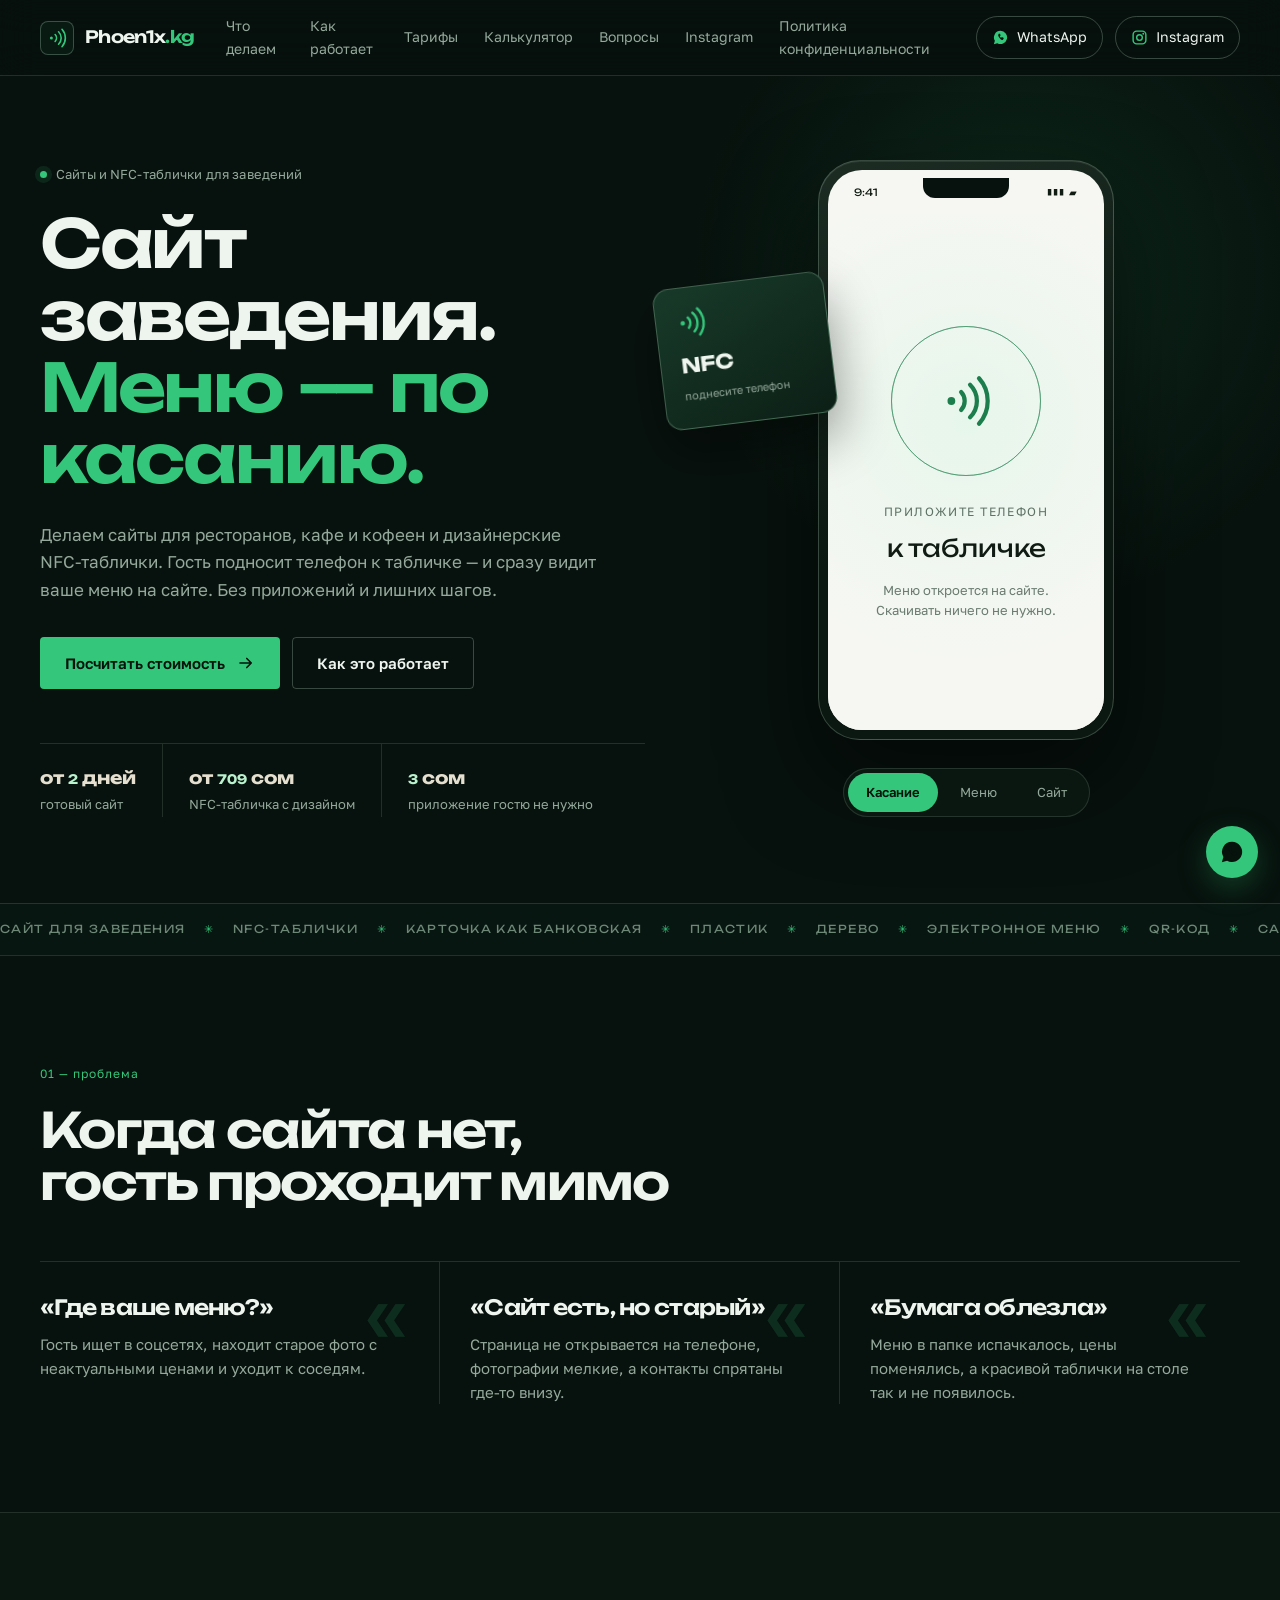
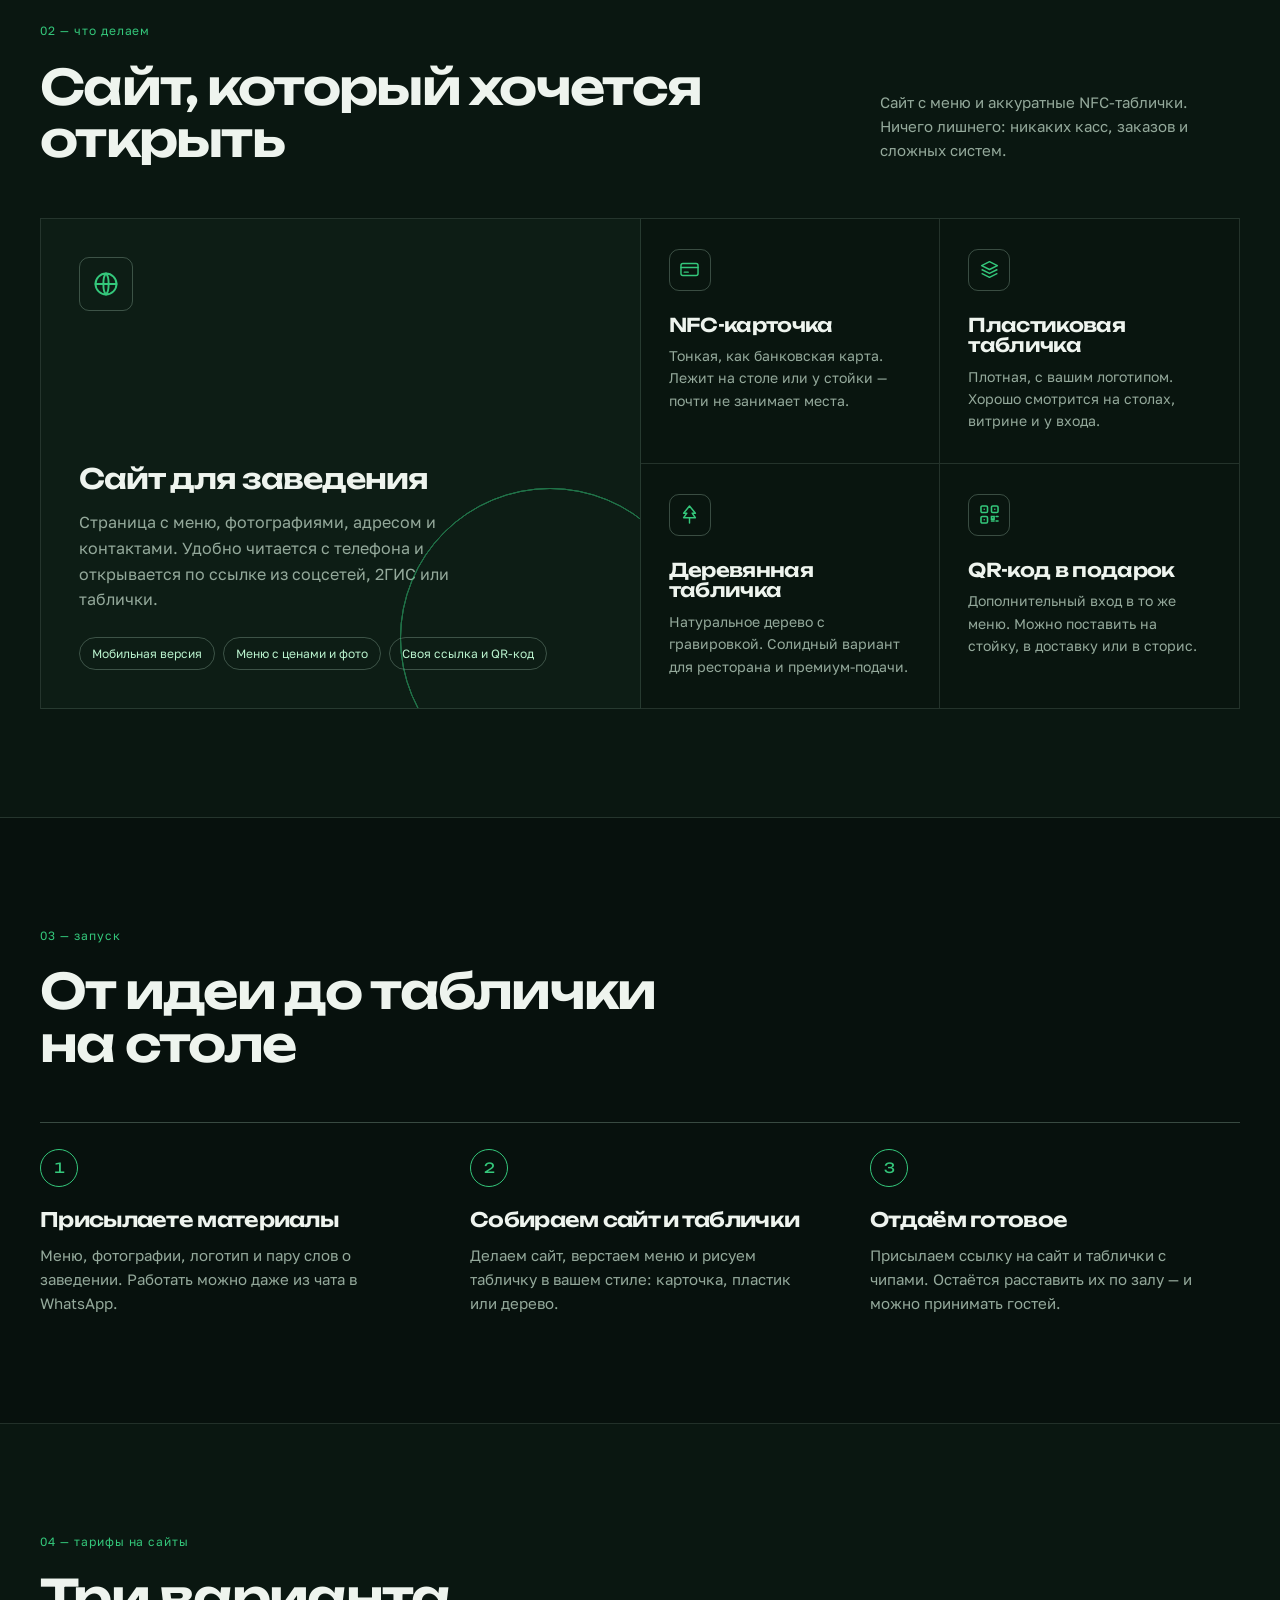
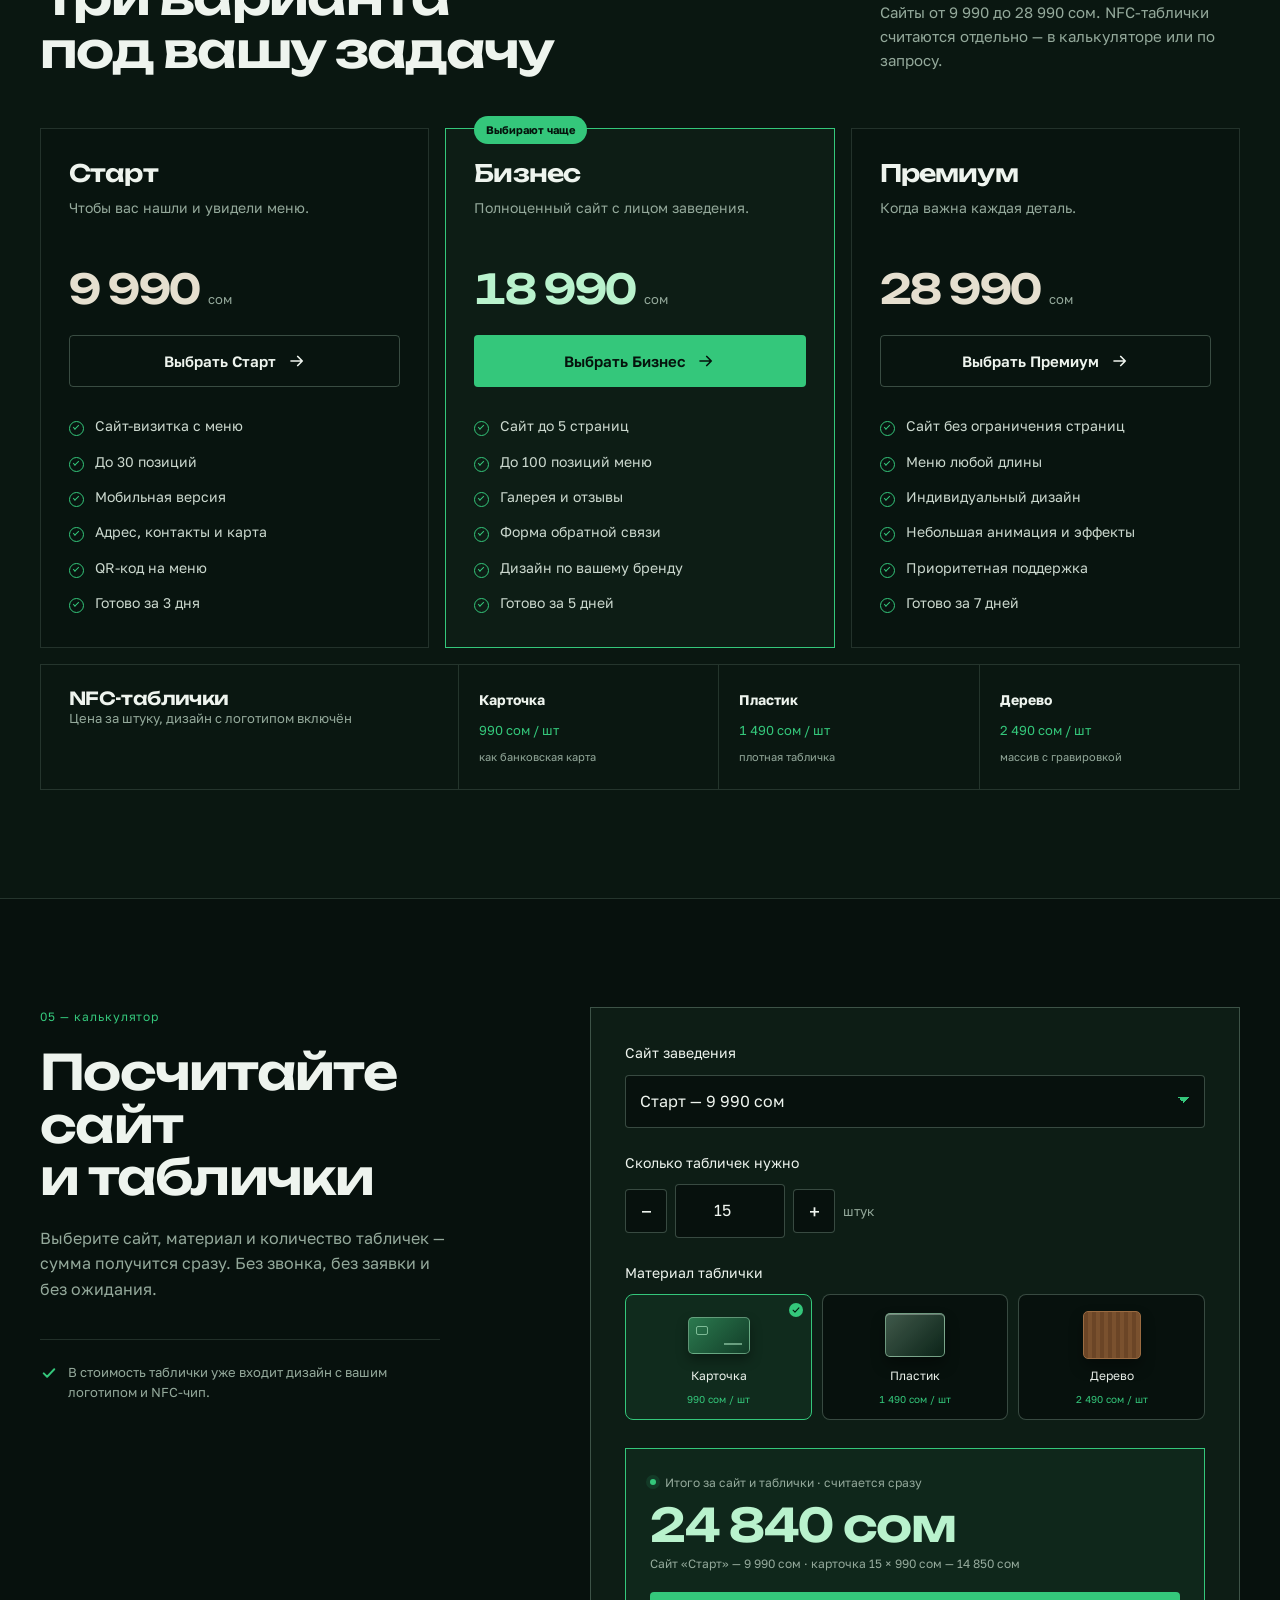
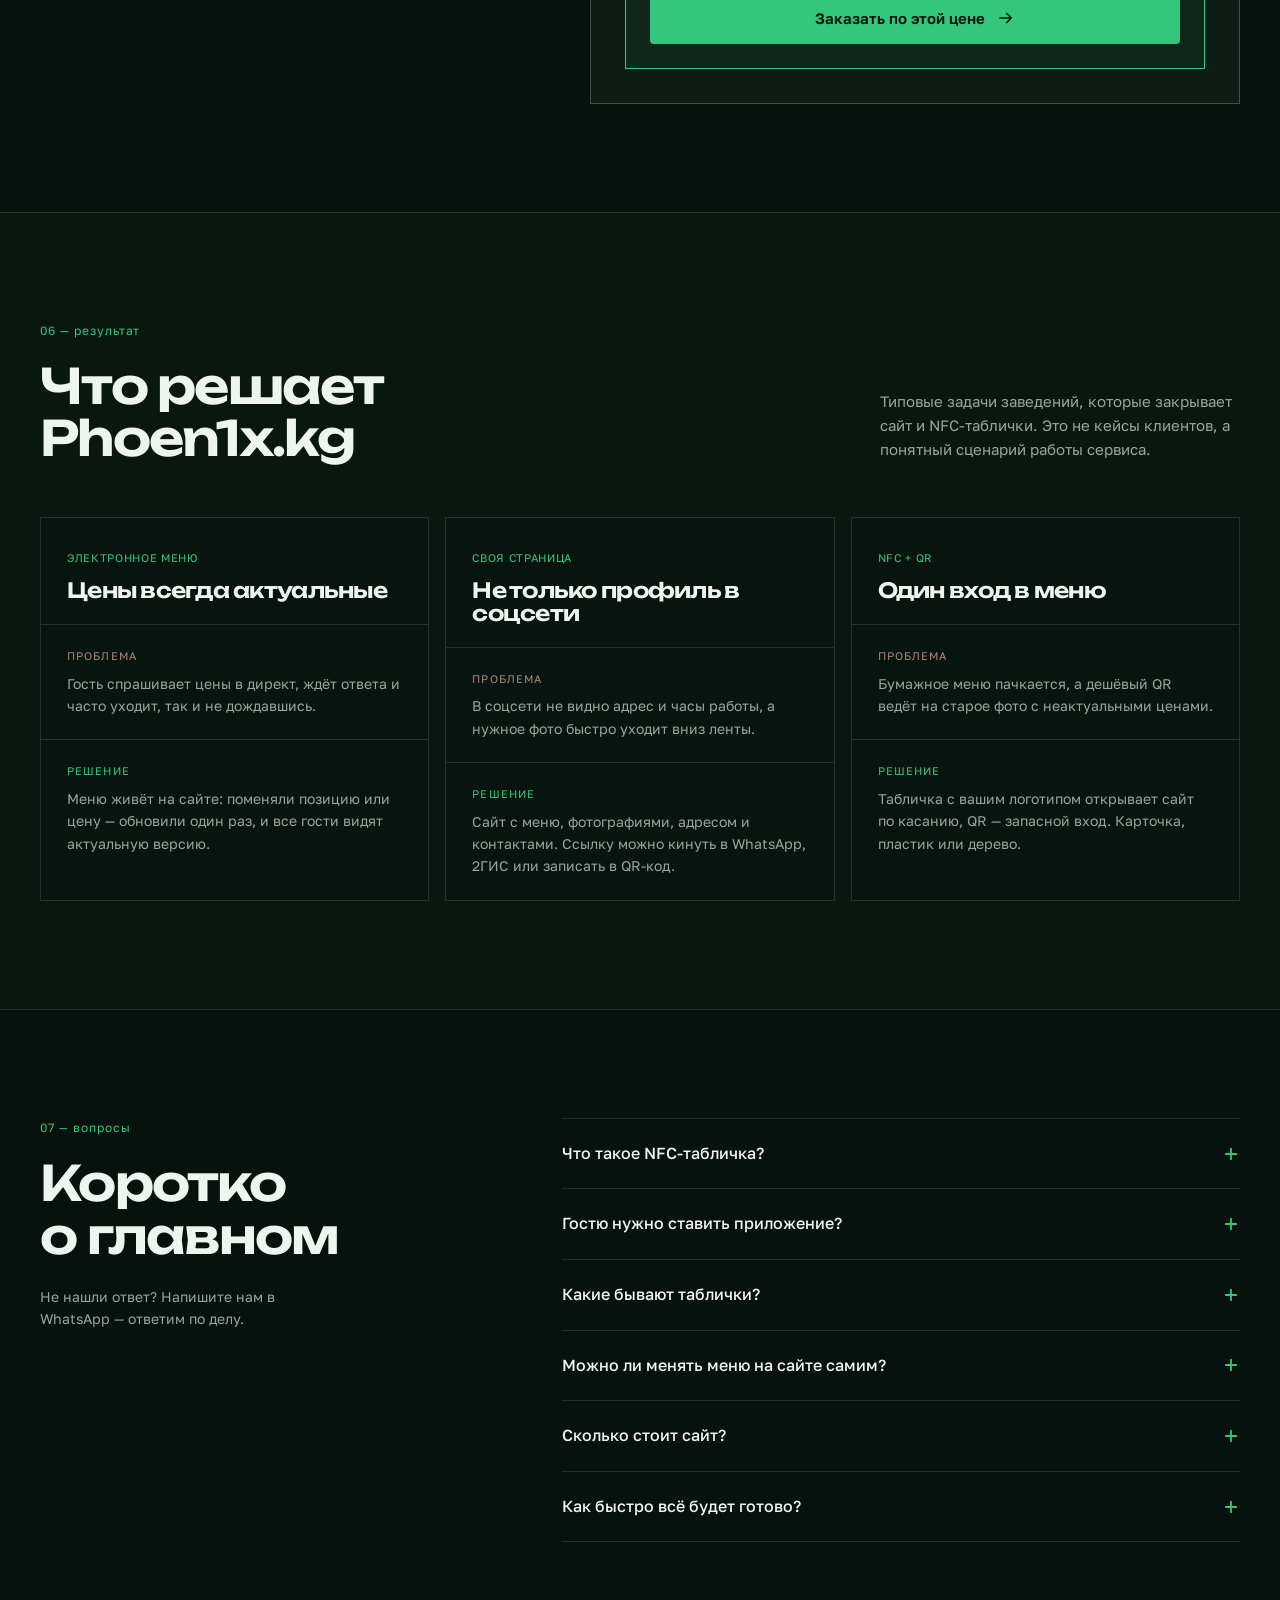
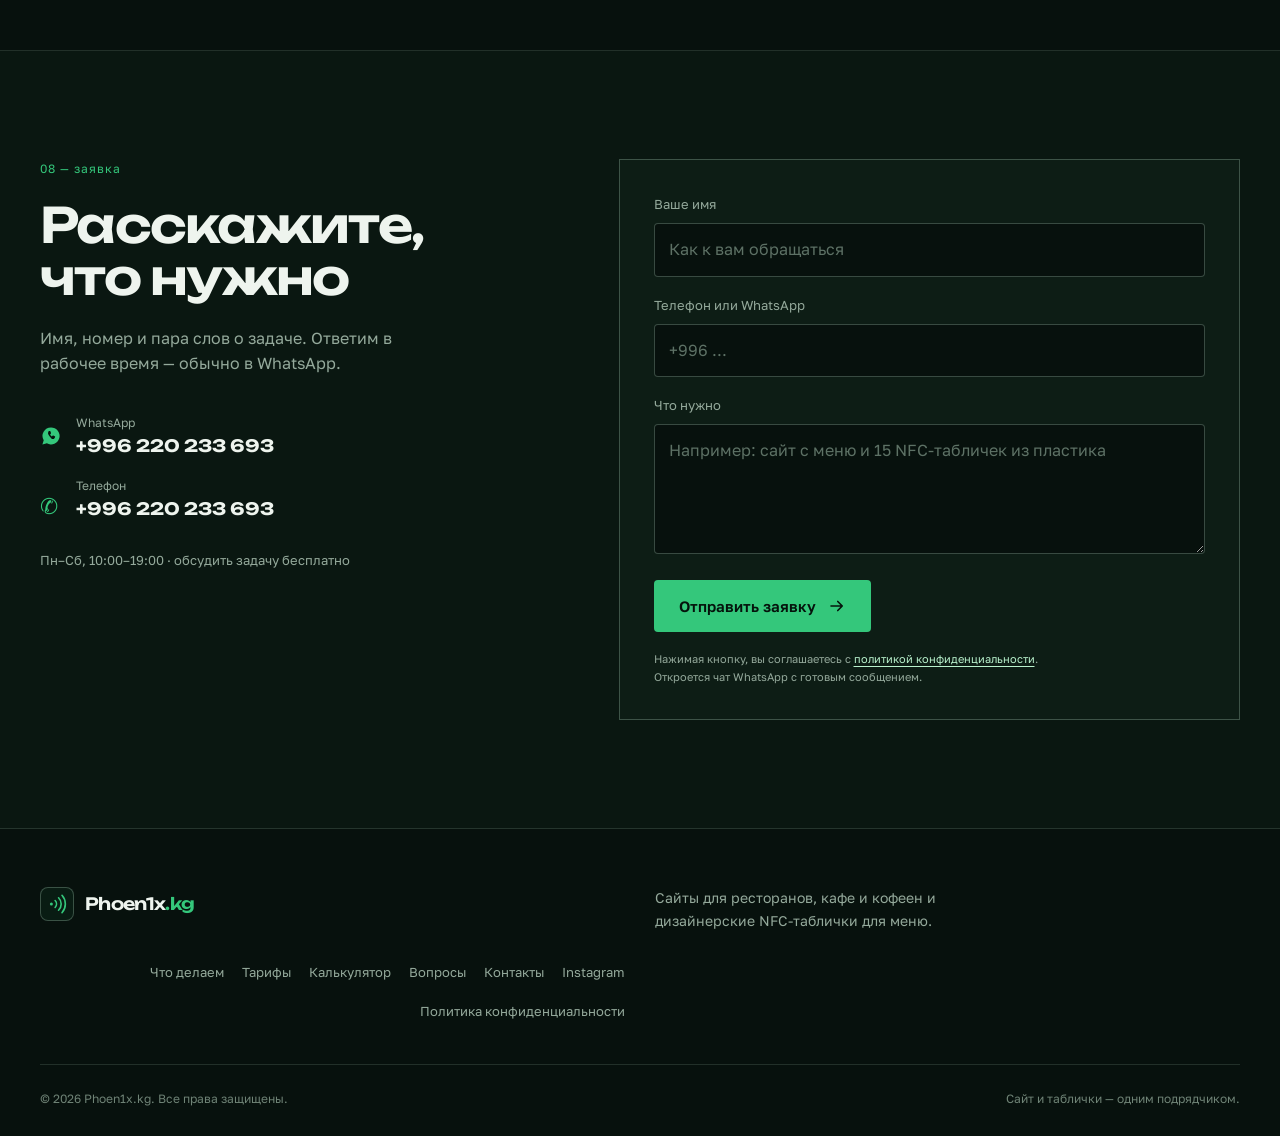
==== commit afcd56f7: "Move Instagram link into header next to WhatsApp, add icon and mobile menu link" ====
--- a/index.html
+++ b/index.html
@@ -91,6 +91,11 @@
     <symbol id="i-plus" viewBox="0 0 24 24">
       <path d="M12 5v14M5 12h14" fill="none" stroke="currentColor" stroke-width="2.4" stroke-linecap="round"/>
     </symbol>
+    <symbol id="i-instagram" viewBox="0 0 24 24">
+      <rect x="3" y="3" width="18" height="18" rx="5" fill="none" stroke="currentColor" stroke-width="2"/>
+      <circle cx="12" cy="12" r="4" fill="none" stroke="currentColor" stroke-width="2"/>
+      <circle cx="17.3" cy="6.7" r="1.3" fill="currentColor"/>
+    </symbol>
   </svg>
 
   <header class="site-header" id="siteHeader">
@@ -107,12 +112,16 @@
         <a href="#calc">Калькулятор</a>
         <a href="#faq">Вопросы</a>
         <a class="nav-cta-mobile" href="#contact">Оставить заявку</a>
+        <a href="https://www.instagram.com/phoen1x.kg/" target="_blank" rel="noopener">Instagram</a>
         <a href="privacy.html">Политика конфиденциальности</a>
       </nav>
 
       <div class="header-actions">
         <a class="header-wa" id="headerWa" href="https://wa.me/996220233693" target="_blank" rel="noopener">
           <svg aria-hidden="true"><use href="#i-wa"/></svg><span>WhatsApp</span>
+        </a>
+        <a class="header-inst" id="headerInstagram" href="https://www.instagram.com/phoen1x.kg/" target="_blank" rel="noopener" aria-label="Instagram Phoen1x.kg">
+          <svg aria-hidden="true"><use href="#i-instagram"/></svg><span>Instagram</span>
         </a>
         <button class="burger" id="burger" type="button" aria-label="Открыть меню" aria-expanded="false" aria-controls="mainNav">
           <span></span><span></span>
--- a/styles.css
+++ b/styles.css
@@ -97,6 +97,13 @@
 }
 .header-wa svg { width: 17px; height: 17px; color: var(--green); }
 .header-wa:hover { border-color: var(--green); background: rgba(52, 199, 123, .08); }
+.header-inst {
+  display: inline-flex; align-items: center; gap: 8px;
+  padding: 9px 15px; border: 1px solid var(--line-strong); border-radius: 100px;
+  font-size: 14px; transition: border-color .2s, background .2s;
+}
+.header-inst svg { width: 17px; height: 17px; color: var(--green); }
+.header-inst:hover { border-color: var(--green); background: rgba(52, 199, 123, .08); }
 .burger { display: none; width: 40px; height: 40px; border: 1px solid var(--line); background: none; border-radius: 8px; padding: 11px 10px; }
 .burger span { display: block; height: 2px; background: var(--text); margin: 4px 0; transition: transform .25s, opacity .25s; }
 .burger[aria-expanded="true"] span:first-child { transform: translateY(3px) rotate(45deg); }
@@ -484,8 +491,8 @@
   :root { --header-h: 66px; }
   .container { width: min(var(--container), calc(100% - 32px)); }
   .burger { display: block; }
-  .header-wa span { display: none; }
-  .header-wa { padding: 9px; }
+  .header-wa span, .header-inst span { display: none; }
+  .header-wa, .header-inst { padding: 9px; }
   .nav {
     position: fixed; top: var(--header-h); left: 0; right: 0;
     flex-direction: column; align-items: stretch; gap: 0;
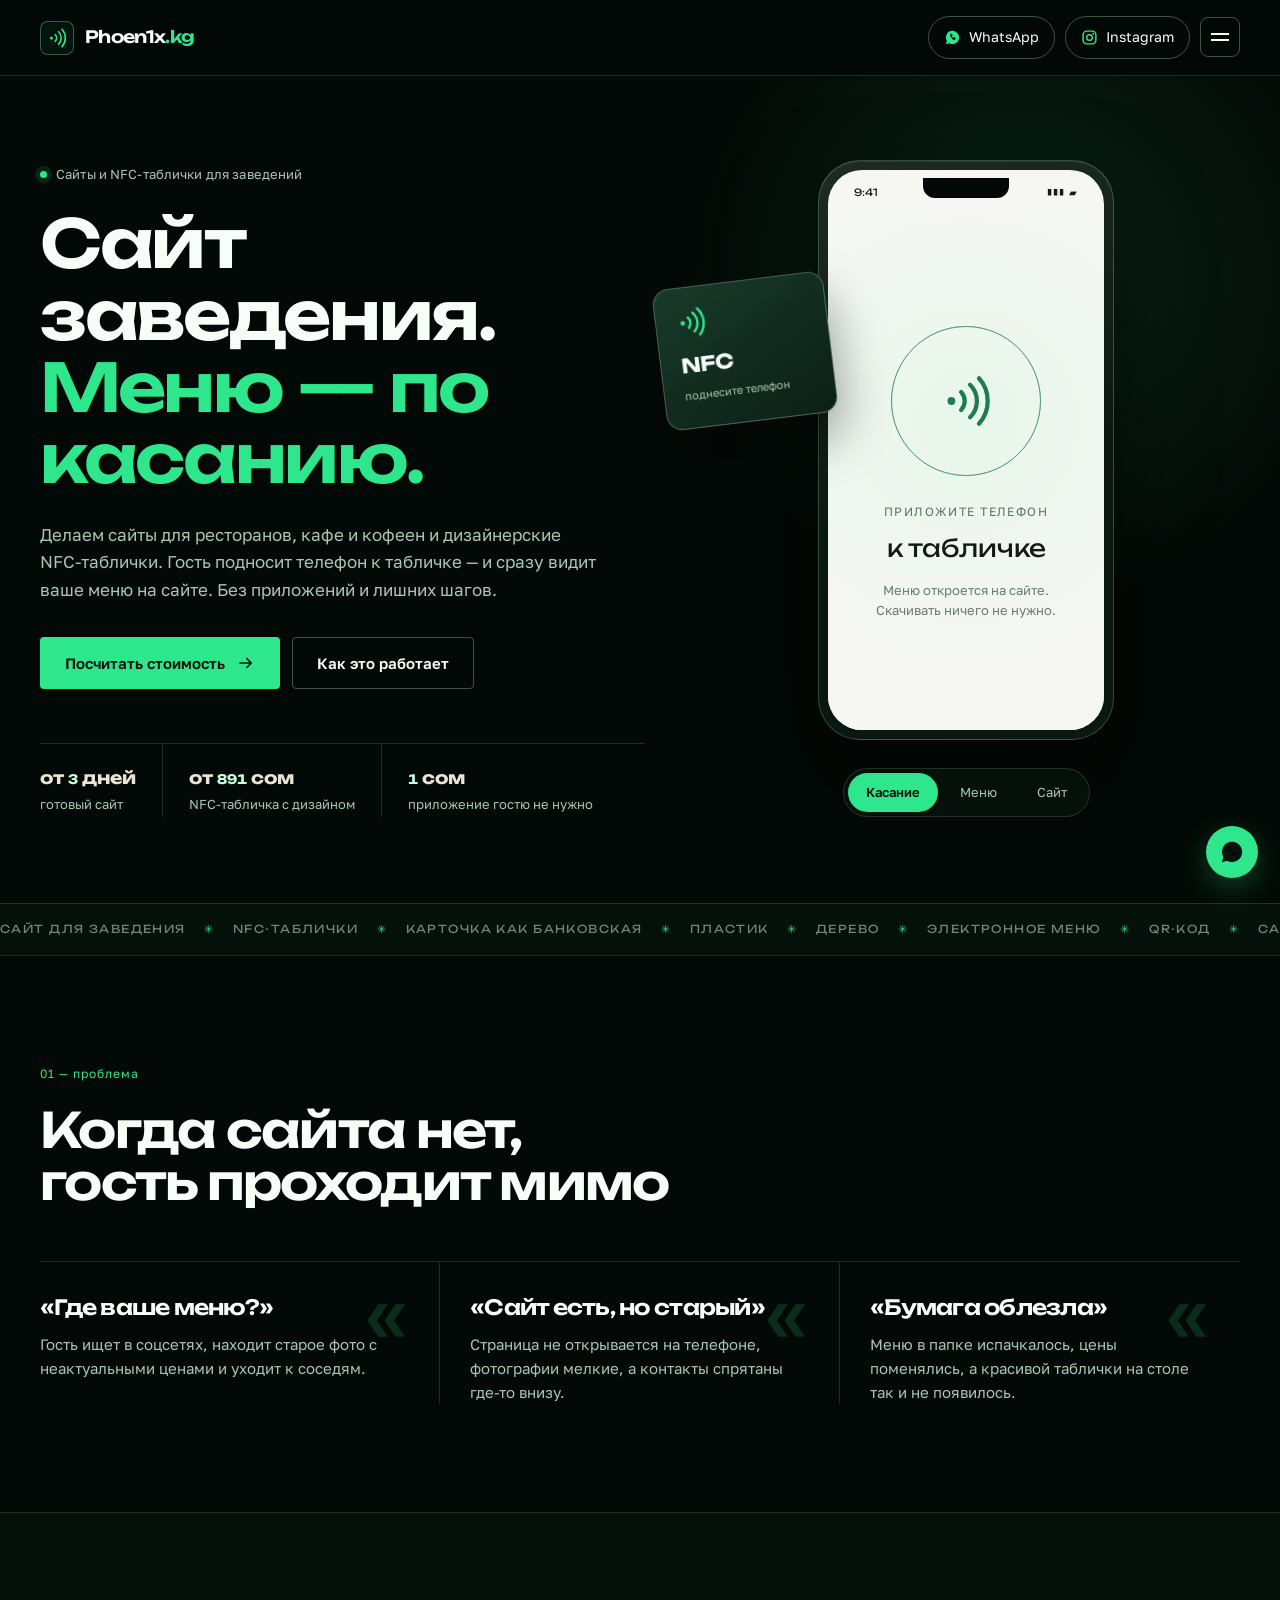
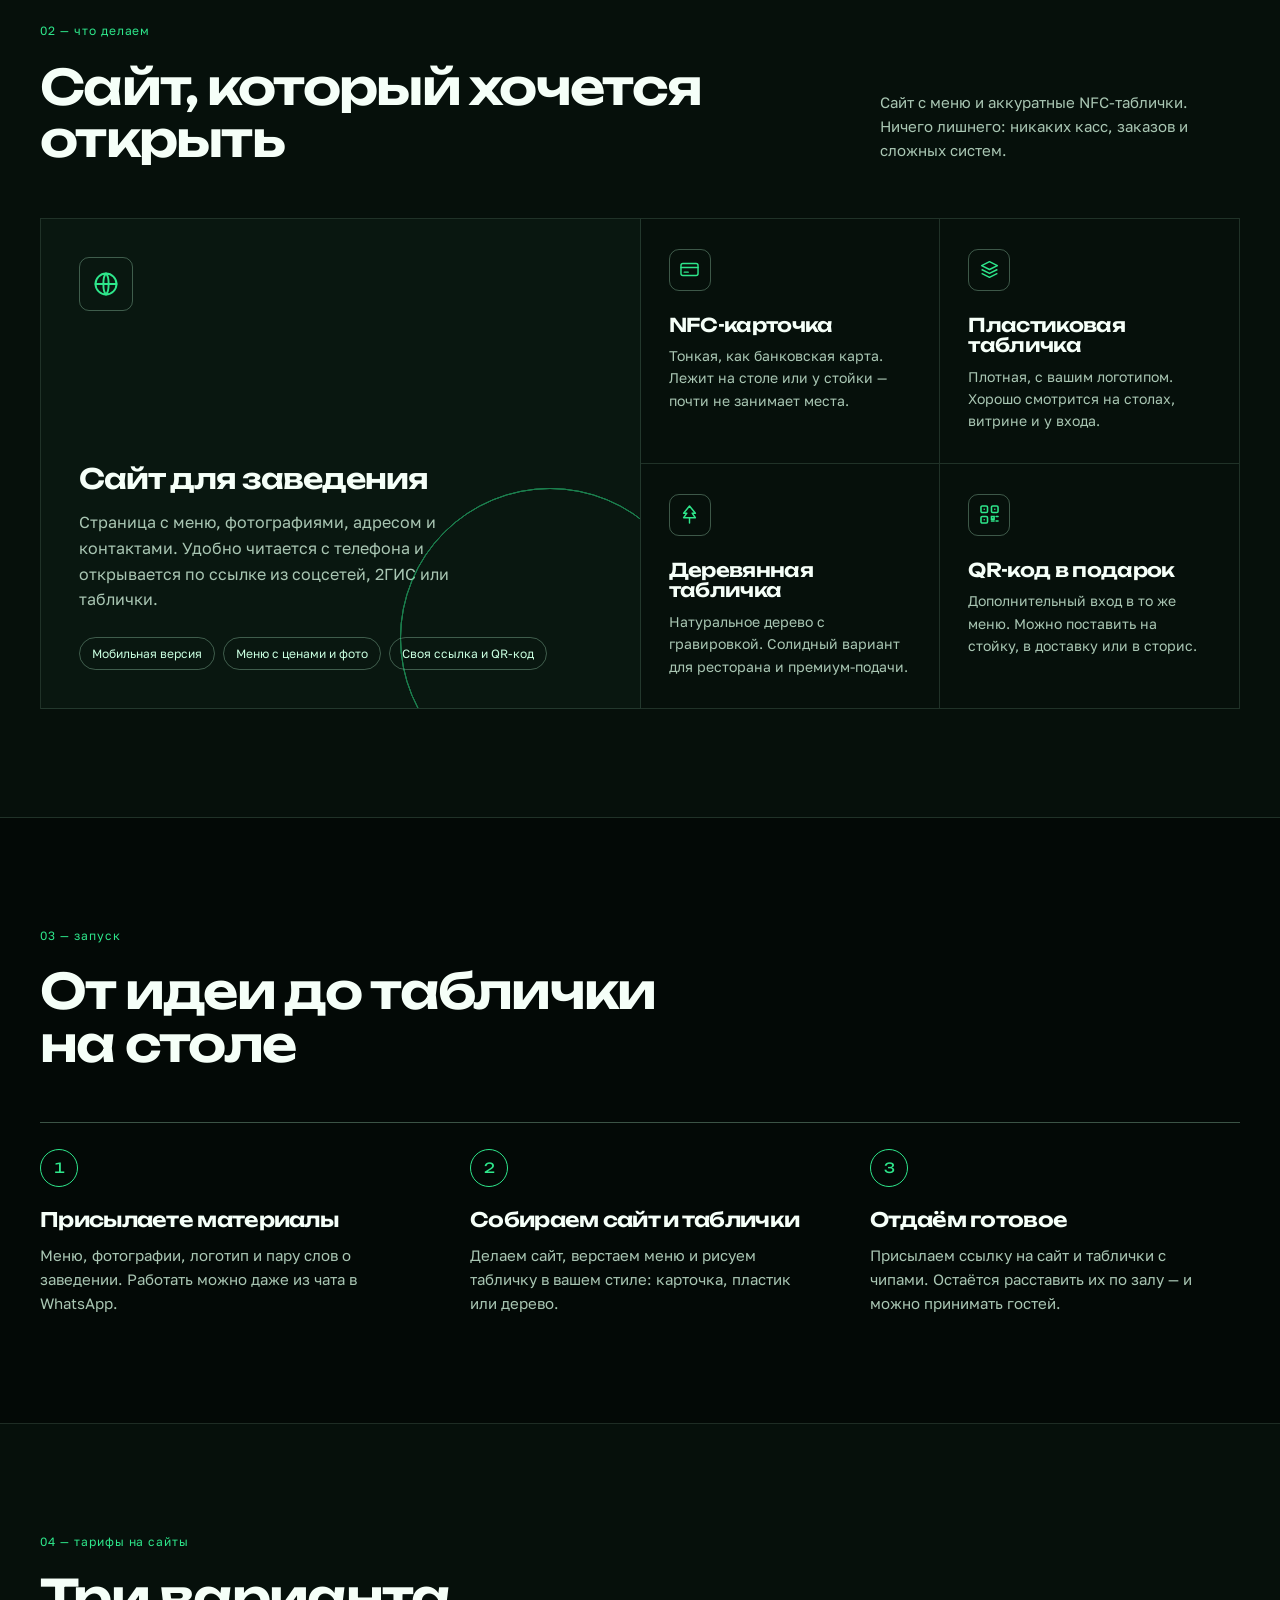
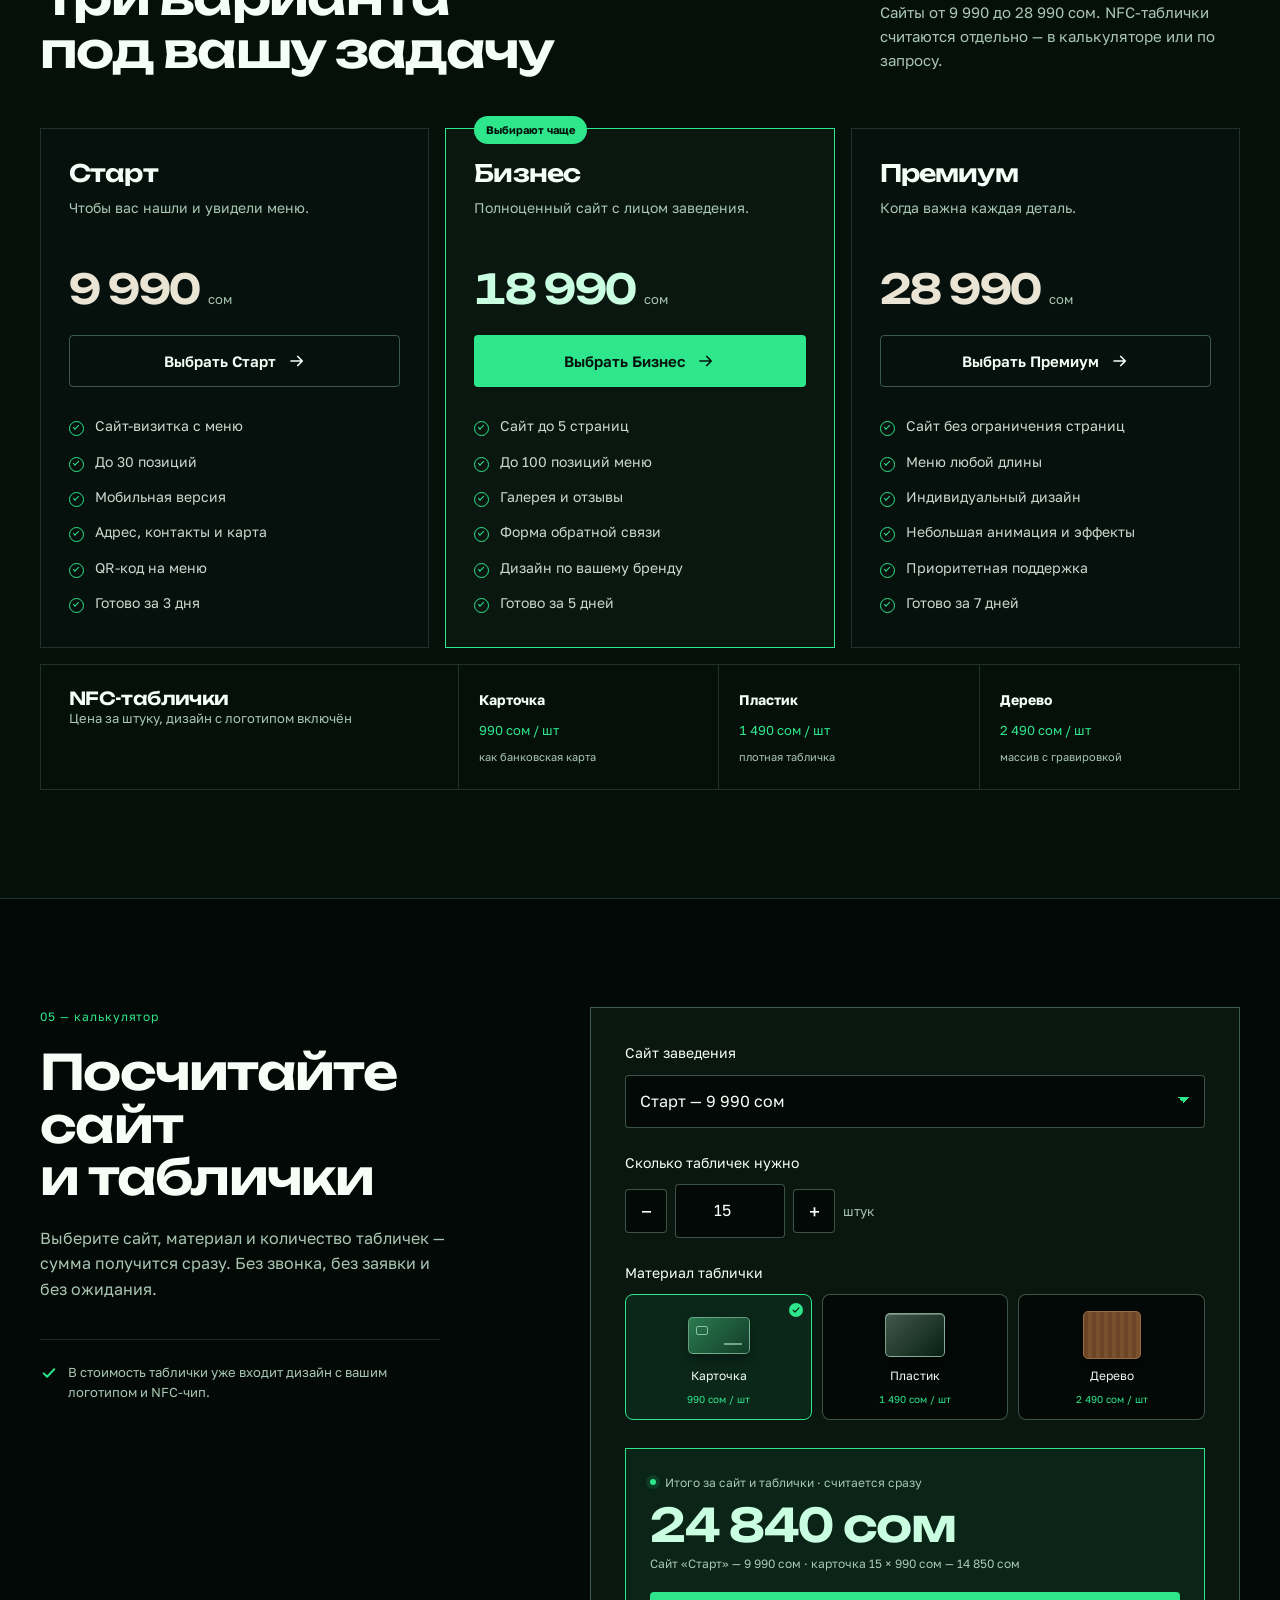
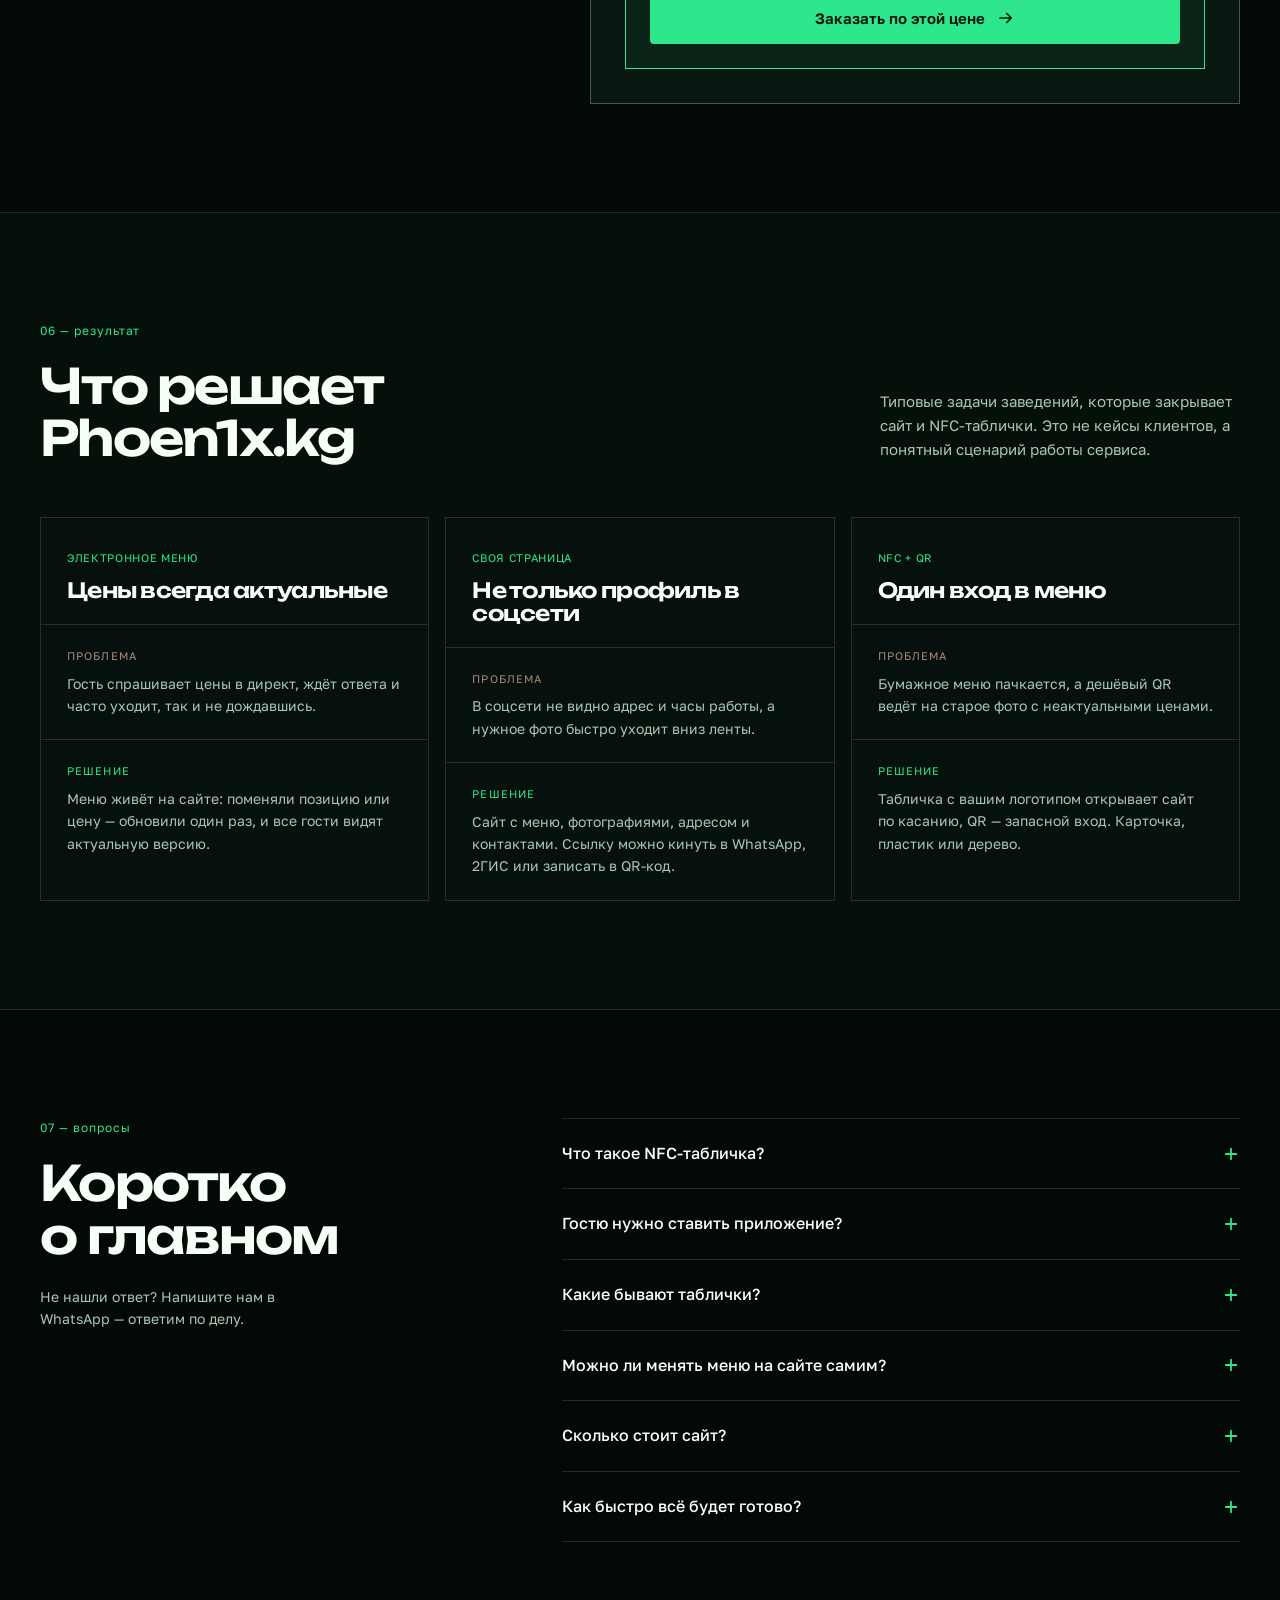
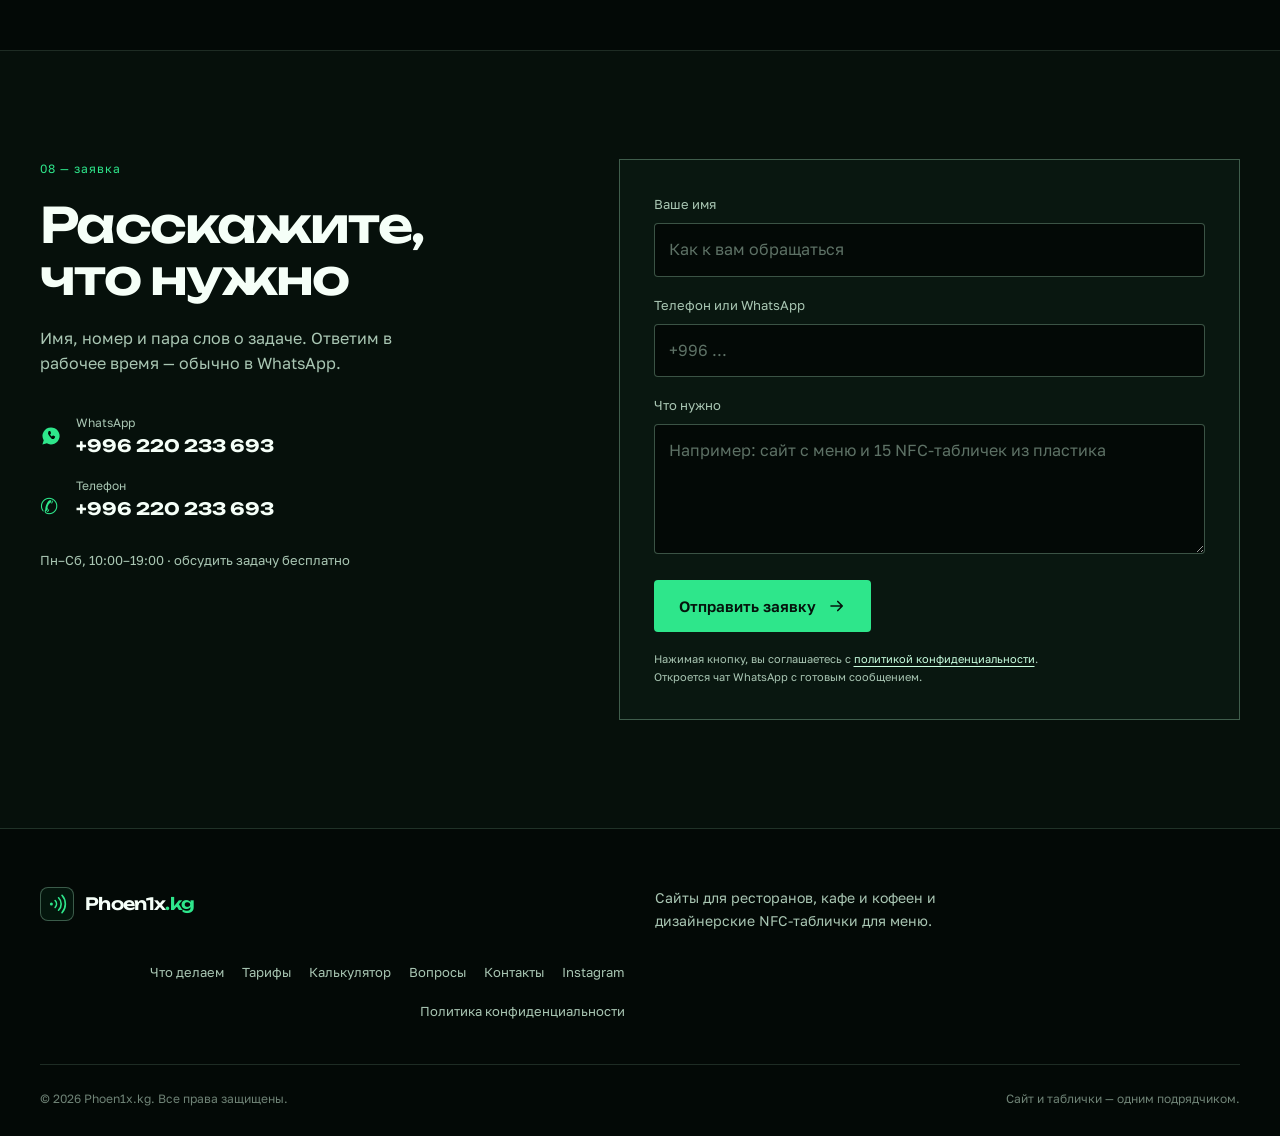
==== commit cea11197: "Simplify header navigation, improve mobile adaptation, darken and increase contrast" ====
--- a/index.html
+++ b/index.html
@@ -3,7 +3,7 @@
 <head>
   <meta charset="utf-8">
   <meta name="viewport" content="width=device-width, initial-scale=1">
-  <meta name="theme-color" content="#07110D">
+  <meta name="theme-color" content="#030906">
   <meta name="description" content="Phoen1x.kg — сайты для ресторанов, кафе и кофеен и дизайнерские NFC-таблички: карточка, пластик или дерево. Электронное меню по касанию телефона.">
   <title>Phoen1x.kg — сайты для заведений и NFC-таблички</title>
   <meta name="robots" content="index, follow">
@@ -43,7 +43,7 @@
   }
   </script>
 
-  <link rel="icon" href="data:image/svg+xml,%3Csvg xmlns='http://www.w3.org/2000/svg' viewBox='0 0 64 64'%3E%3Crect width='64' height='64' rx='14' fill='%2307110D'/%3E%3Cpath d='M22 24a14 14 0 0 1 0 16M30 19a23 23 0 0 1 0 26M38 14a32 32 0 0 1 0 36' fill='none' stroke='%2334C77B' stroke-width='4' stroke-linecap='round'/%3E%3Ccircle cx='15' cy='32' r='3.5' fill='%2334C77B'/%3E%3C/svg%3E">
+  <link rel="icon" href="data:image/svg+xml,%3Csvg xmlns='http://www.w3.org/2000/svg' viewBox='0 0 64 64'%3E%3Crect width='64' height='64' rx='14' fill='%23030906'/%3E%3Cpath d='M22 24a14 14 0 0 1 0 16M30 19a23 23 0 0 1 0 26M38 14a32 32 0 0 1 0 36' fill='none' stroke='%232EE68B' stroke-width='4' stroke-linecap='round'/%3E%3Ccircle cx='15' cy='32' r='3.5' fill='%232EE68B'/%3E%3C/svg%3E">
   <link rel="preconnect" href="https://fonts.googleapis.com">
   <link rel="preconnect" href="https://fonts.gstatic.com" crossorigin>
   <link href="https://fonts.googleapis.com/css2?family=Golos+Text:wght@400;500;600;700&family=Unbounded:wght@500;600;700;800&display=swap" rel="stylesheet">
@@ -86,7 +86,7 @@
     </symbol>
     <symbol id="i-wa" viewBox="0 0 32 32">
       <path d="M16 3.5a12.3 12.3 0 0 0-10.6 18.6L3.5 28.5l6.5-1.8A12.4 12.4 0 1 0 16 3.5Z" fill="currentColor"/>
-      <path d="M12.3 9.6c.4-.7.8-.7 1.2-.7h1c.4 0 .8.3.9.8l.6 2.1c.1.4 0 .7-.3 1l-1 1.1c.4 1 1.2 2.1 2.4 2.8l1.2-1.2c.3-.3.7-.4 1-.2l2.2 1c.4.2.6.5.5.9-.2 1.4-1.2 2.7-1.6 2.9-.5.3-2.1 1.2-4.2-1-2-2.1-3.5-4.3-4.3-6.1-.4-1-.3-1.9.1-2.4l.3-.9Z" fill="#07110D"/>
+      <path d="M12.3 9.6c.4-.7.8-.7 1.2-.7h1c.4 0 .8.3.9.8l.6 2.1c.1.4 0 .7-.3 1l-1 1.1c.4 1 1.2 2.1 2.4 2.8l1.2-1.2c.3-.3.7-.4 1-.2l2.2 1c.4.2.6.5.5.9-.2 1.4-1.2 2.7-1.6 2.9-.5.3-2.1 1.2-4.2-1-2-2.1-3.5-4.3-4.3-6.1-.4-1-.3-1.9.1-2.4l.3-.9Z" fill="#030906"/>
     </symbol>
     <symbol id="i-plus" viewBox="0 0 24 24">
       <path d="M12 5v14M5 12h14" fill="none" stroke="currentColor" stroke-width="2.4" stroke-linecap="round"/>
--- a/styles.css
+++ b/styles.css
@@ -4,17 +4,17 @@
    ========================================================= */
 
 :root {
-  --bg: #07110d;
-  --bg-soft: #0a1711;
-  --panel: #0d1d15;
-  --panel-2: #11271c;
-  --line: rgba(213, 255, 229, .13);
-  --line-strong: rgba(213, 255, 229, .24);
-  --text: #eef4ee;
-  --muted: #94a99b;
-  --green: #34c77b;
-  --green-soft: #b9f2cd;
-  --cream: #e5dfcf;
+  --bg: #030906;
+  --bg-soft: #06100b;
+  --panel: #091710;
+  --panel-2: #0d2016;
+  --line: rgba(190, 255, 215, .14);
+  --line-strong: rgba(190, 255, 215, .3);
+  --text: #f5fff8;
+  --muted: #a9c6b3;
+  --green: #2ee68b;
+  --green-soft: #c9ffe0;
+  --cream: #eae4d4;
   --radius: 4px;
   --container: 1200px;
   --header-h: 76px;
@@ -69,42 +69,55 @@
 .site-header {
   position: sticky; top: 0; z-index: 50;
   height: var(--header-h);
-  background: rgba(7, 17, 13, .82);
+  background: rgba(3, 9, 6, .88);
   backdrop-filter: blur(18px);
   border-bottom: 1px solid var(--line);
 }
-.header-inner { height: 100%; display: flex; align-items: center; gap: 32px; }
+.header-inner { height: 100%; display: flex; align-items: center; gap: 20px; }
 .brand { display: inline-flex; align-items: center; gap: 11px; flex: none; }
 .brand-mark {
   width: 34px; height: 34px; display: grid; place-items: center;
   border: 1px solid var(--line-strong); border-radius: 8px;
-  color: var(--green); background: rgba(52, 199, 123, .06);
+  color: var(--green); background: rgba(46, 230, 139, .06);
 }
 .brand-mark svg { width: 20px; height: 20px; }
 .brand-name { font-size: 17px; letter-spacing: -.04em; }
 .brand-name span { color: var(--green); }
 
-.nav { display: flex; align-items: center; gap: 26px; margin-left: auto; }
-.nav a { color: var(--muted); font-size: 14px; transition: color .2s; }
+/* Ссылки убраны из строки шапки — меню выезжает по кнопке на любом экране */
+.nav {
+  position: fixed; top: var(--header-h); left: 0; right: 0; z-index: 49;
+  display: flex; flex-direction: column; align-items: stretch; gap: 0;
+  margin: 0; padding: 12px max(16px, calc((100% - var(--container)) / 2)) 24px;
+  background: var(--bg-soft); border-bottom: 1px solid var(--line);
+  transform: translateY(-130%); visibility: hidden; pointer-events: none;
+  transition: transform .3s var(--ease), visibility 0s linear .3s;
+}
+.nav.is-open {
+  transform: translateY(0); visibility: visible; pointer-events: auto;
+  transition: transform .3s var(--ease), visibility 0s;
+}
+.nav a { padding: 13px 4px; border-bottom: 1px solid var(--line); color: var(--muted); font-size: 15px; transition: color .2s; }
 .nav a:hover { color: var(--text); }
-.nav-cta-mobile { display: none; }
-
-.header-actions { display: flex; align-items: center; gap: 12px; }
+.nav-cta-mobile { display: block; color: var(--green) !important; }
+
+.header-actions { display: flex; align-items: center; gap: 10px; margin-left: auto; }
 .header-wa {
   display: inline-flex; align-items: center; gap: 8px;
   padding: 9px 15px; border: 1px solid var(--line-strong); border-radius: 100px;
   font-size: 14px; transition: border-color .2s, background .2s;
 }
 .header-wa svg { width: 17px; height: 17px; color: var(--green); }
-.header-wa:hover { border-color: var(--green); background: rgba(52, 199, 123, .08); }
+.header-wa:hover { border-color: var(--green); background: rgba(46, 230, 139, .08); }
 .header-inst {
   display: inline-flex; align-items: center; gap: 8px;
   padding: 9px 15px; border: 1px solid var(--line-strong); border-radius: 100px;
   font-size: 14px; transition: border-color .2s, background .2s;
 }
 .header-inst svg { width: 17px; height: 17px; color: var(--green); }
-.header-inst:hover { border-color: var(--green); background: rgba(52, 199, 123, .08); }
-.burger { display: none; width: 40px; height: 40px; border: 1px solid var(--line); background: none; border-radius: 8px; padding: 11px 10px; }
+.header-inst:hover { border-color: var(--green); background: rgba(46, 230, 139, .08); }
+.burger { display: block; width: 40px; height: 40px; border: 1px solid var(--line-strong); background: none; border-radius: 8px; padding: 11px 10px; transition: border-color .2s, background .2s; }
+.burger:hover { border-color: var(--green); background: rgba(46, 230, 139, .08); }
 .burger span { display: block; height: 2px; background: var(--text); margin: 4px 0; transition: transform .25s, opacity .25s; }
 .burger[aria-expanded="true"] span:first-child { transform: translateY(3px) rotate(45deg); }
 .burger[aria-expanded="true"] span:last-child { transform: translateY(-3px) rotate(-45deg); }
@@ -133,13 +146,13 @@
 .hero { position: relative; padding: 84px 0 0; overflow: hidden; border-bottom: 1px solid var(--line); }
 .hero-glow {
   position: absolute; top: -180px; right: -120px; width: 760px; height: 760px;
-  background: radial-gradient(circle, rgba(52, 199, 123, .13), transparent 62%);
+  background: radial-gradient(circle, rgba(46, 230, 139, .13), transparent 62%);
   pointer-events: none;
 }
 .hero-grid { position: relative; display: grid; grid-template-columns: 1.05fr .95fr; gap: 48px; align-items: center; padding-bottom: 86px; }
 .live-badge { display: inline-flex; align-items: center; gap: 9px; color: var(--muted); font-size: 13px; letter-spacing: .01em; }
-.live-dot { width: 7px; height: 7px; border-radius: 50%; background: var(--green); box-shadow: 0 0 0 5px rgba(52, 199, 123, .12); animation: pulse 2.6s infinite; }
-@keyframes pulse { 50% { box-shadow: 0 0 0 9px rgba(52, 199, 123, 0); } }
+.live-dot { width: 7px; height: 7px; border-radius: 50%; background: var(--green); box-shadow: 0 0 0 5px rgba(46, 230, 139, .12); animation: pulse 2.6s infinite; }
+@keyframes pulse { 50% { box-shadow: 0 0 0 9px rgba(46, 230, 139, 0); } }
 
 .hero h1 { font-size: clamp(42px, 5.2vw, 76px); margin: 22px 0 26px; animation: hero-in .8s var(--ease) both; }
 .hero h1 span { color: var(--green); }
@@ -158,11 +171,11 @@
 @keyframes phone-in { from { opacity: 0; transform: translateY(24px) scale(.97); } }
 .phone-frame {
   width: 296px; height: 580px; padding: 9px;
-  border: 1px solid rgba(213, 255, 229, .22); border-radius: 42px;
+  border: 1px solid rgba(190, 255, 215, .22); border-radius: 42px;
   background: linear-gradient(160deg, #1c2c23, #0b1711 60%);
   box-shadow: 0 40px 90px rgba(0, 0, 0, .5), inset 0 1px 0 rgba(255, 255, 255, .08);
 }
-.phone-notch { position: absolute; top: 18px; left: 50%; transform: translateX(-50%); width: 86px; height: 20px; background: #07110d; border-radius: 0 0 12px 12px; z-index: 3; }
+.phone-notch { position: absolute; top: 18px; left: 50%; transform: translateX(-50%); width: 86px; height: 20px; background: #030906; border-radius: 0 0 12px 12px; z-index: 3; }
 .phone-screen { position: relative; height: 100%; overflow: hidden; border-radius: 34px; background: #f6f7f3; color: #101b14; padding: 14px 14px 0; }
 .screen-status { display: flex; justify-content: space-between; font-family: "Unbounded", sans-serif; font-size: 10px; padding: 0 12px 14px; }
 .screen-status-icons { letter-spacing: 1px; }
@@ -228,7 +241,7 @@
   position: absolute; z-index: 3; left: -34px; top: 120px;
   width: 172px; padding: 20px; border-radius: 16px;
   background: linear-gradient(150deg, #183a29, #0c1f16);
-  border: 1px solid rgba(185, 242, 205, .28);
+  border: 1px solid rgba(201, 255, 224, .28);
   box-shadow: 0 24px 50px rgba(0,0,0,.4);
   transform: rotate(-7deg);
   animation: card-float 6s ease-in-out infinite;
@@ -249,7 +262,7 @@
 .demo-controls button.is-active { background: var(--green); color: #05130c; font-weight: 600; }
 
 /* ---------- Ticker ---------- */
-.ticker { overflow: hidden; border-top: 1px solid var(--line); padding: 17px 0; background: rgba(52, 199, 123, .03); }
+.ticker { overflow: hidden; border-top: 1px solid var(--line); padding: 17px 0; background: rgba(46, 230, 139, .03); }
 .ticker-track { display: flex; width: max-content; animation: marquee 34s linear infinite; }
 .ticker-track span { font-family: "Unbounded", sans-serif; font-size: 11px; letter-spacing: .13em; color: #6e8878; white-space: nowrap; }
 .ticker-track i { color: var(--green); font-style: normal; margin: 0 14px; }
@@ -268,7 +281,7 @@
 .problem-item { position: relative; padding: 34px 30px 0 0; border-right: 1px solid var(--line); }
 .problem-item + .problem-item { padding-left: 30px; }
 .problem-item:last-child { border-right: 0; }
-.problem-quote { position: absolute; right: 30px; top: 18px; font-family: "Unbounded", sans-serif; font-size: 72px; line-height: 1; color: rgba(52, 199, 123, .16); }
+.problem-quote { position: absolute; right: 30px; top: 18px; font-family: "Unbounded", sans-serif; font-size: 72px; line-height: 1; color: rgba(46, 230, 139, .16); }
 .problem-item h3 { font-size: 21px; margin-bottom: 14px; }
 .problem-item p { color: var(--muted); font-size: 15px; max-width: 340px; }
 
@@ -276,9 +289,9 @@
 .section-features { background: var(--bg-soft); }
 .feature-grid { display: grid; grid-template-columns: repeat(4, 1fr); border-left: 1px solid var(--line); border-top: 1px solid var(--line); }
 .feature { position: relative; min-height: 240px; padding: 30px 28px; border-right: 1px solid var(--line); border-bottom: 1px solid var(--line); background: rgba(7, 17, 13, .3); transition: background .25s; }
-.feature:hover { background: rgba(52, 199, 123, .05); }
+.feature:hover { background: rgba(46, 230, 139, .05); }
 .feature-icon { width: 42px; height: 42px; display: grid; place-items: center; margin-bottom: 24px; border: 1px solid var(--line-strong); border-radius: 10px; color: var(--green); transition: transform .3s var(--ease), border-color .3s, background .3s; }
-.feature:hover .feature-icon { transform: rotate(-8deg); border-color: var(--green); background: rgba(52,199,123,.08); }
+.feature:hover .feature-icon { transform: rotate(-8deg); border-color: var(--green); background: rgba(46,230,139,.08); }
 .feature-icon svg { width: 21px; height: 21px; }
 .feature h3 { font-size: 19px; margin-bottom: 10px; }
 .feature p { color: var(--muted); font-size: 14px; }
@@ -309,8 +322,8 @@
 .tariff-grid { display: grid; grid-template-columns: repeat(3, 1fr); gap: 16px; align-items: stretch; }
 .tariff { position: relative; padding: 32px 28px; border: 1px solid var(--line); background: rgba(7,17,13,.4); display: flex; flex-direction: column; }
 .tariff-featured { border-color: var(--green); background: var(--panel); animation: featured-glow 5s ease-in-out infinite; }
-@keyframes featured-glow { 0%, 100% { box-shadow: 0 0 0 1px rgba(52,199,123,.25), 0 30px 60px rgba(0,0,0,.25); } 50% { box-shadow: 0 0 0 1px rgba(52,199,123,.55), 0 30px 70px rgba(52,199,123,.12); } }
-.tariff:hover { border-color: rgba(52,199,123,.5); transform: translateY(-4px); }
+@keyframes featured-glow { 0%, 100% { box-shadow: 0 0 0 1px rgba(46,230,139,.25), 0 30px 60px rgba(0,0,0,.25); } 50% { box-shadow: 0 0 0 1px rgba(46,230,139,.55), 0 30px 70px rgba(46,230,139,.12); } }
+.tariff:hover { border-color: rgba(46,230,139,.5); transform: translateY(-4px); }
 .tariff { transition: transform .3s var(--ease), border-color .3s; }
 .tariff-badge { position: absolute; top: -13px; left: 28px; background: var(--green); color: #05130c; font-size: 11px; font-weight: 700; padding: 5px 12px; border-radius: 100px; }
 .tariff-top h3 { font-size: 24px; margin-bottom: 10px; }
@@ -350,7 +363,7 @@
 .calc-label { display: block; font-size: 14px; margin-bottom: 10px; }
 .plate-count-row { display: flex; align-items: center; gap: 8px; }
 .step-btn { width: 42px; height: 44px; flex: none; border: 1px solid var(--line-strong); background: var(--bg); border-radius: var(--radius); font-size: 20px; line-height: 1; transition: border-color .2s, color .2s, background .2s; }
-.step-btn:hover { border-color: var(--green); color: var(--green); background: rgba(52,199,123,.06); }
+.step-btn:hover { border-color: var(--green); color: var(--green); background: rgba(46,230,139,.06); }
 .plate-count-row input { max-width: 110px; text-align: center; }
 .plate-count-row input.bump { animation: bump .28s var(--ease); }
 @keyframes bump { 50% { transform: scale(1.05); border-color: var(--green); } }
@@ -358,27 +371,27 @@
 
 .plate-options { display: grid; grid-template-columns: repeat(3, 1fr); gap: 10px; }
 .plate-option { position: relative; display: flex; flex-direction: column; align-items: center; gap: 5px; padding: 14px 6px 12px; border: 1px solid var(--line-strong); border-radius: 8px; background: var(--bg); cursor: pointer; transition: transform .25s var(--ease), border-color .25s, background .25s; }
-.plate-option:hover { transform: translateY(-3px); border-color: rgba(52,199,123,.5); }
-.plate-option.is-selected { border-color: var(--green); background: rgba(52,199,123,.08); }
+.plate-option:hover { transform: translateY(-3px); border-color: rgba(46,230,139,.5); }
+.plate-option.is-selected { border-color: var(--green); background: rgba(46,230,139,.08); }
 .plate-option input { position: absolute; width: 1px; height: 1px; opacity: 0; }
 .plate-option:focus-within { outline: 2px solid var(--green); outline-offset: 3px; }
 .plate-visual-wrap { display: grid; place-items: center; height: 52px; }
 .plate-visual { display: block; position: relative; border-radius: 5px; }
-.plate-visual-card { width: 62px; height: 37px; background: linear-gradient(135deg, #2b7a4f, #123d28); border: 1px solid rgba(185,242,205,.45); box-shadow: 0 6px 12px rgba(0,0,0,.35); }
-.plate-visual-card i { position: absolute; left: 7px; top: 8px; width: 12px; height: 9px; border: 1px solid rgba(185,242,205,.6); border-radius: 2px; }
-.plate-visual-card::after { content: ""; position: absolute; right: 7px; bottom: 8px; width: 18px; height: 2px; background: rgba(185,242,205,.5); }
-.plate-visual-plastic { width: 60px; height: 44px; background: linear-gradient(135deg, rgba(185,242,205,.32), rgba(52,199,123,.1)); border: 1px solid rgba(185,242,205,.55); box-shadow: inset 0 1px 0 rgba(255,255,255,.3), 0 8px 14px rgba(0,0,0,.35); }
+.plate-visual-card { width: 62px; height: 37px; background: linear-gradient(135deg, #2b7a4f, #123d28); border: 1px solid rgba(201,255,224,.45); box-shadow: 0 6px 12px rgba(0,0,0,.35); }
+.plate-visual-card i { position: absolute; left: 7px; top: 8px; width: 12px; height: 9px; border: 1px solid rgba(201,255,224,.6); border-radius: 2px; }
+.plate-visual-card::after { content: ""; position: absolute; right: 7px; bottom: 8px; width: 18px; height: 2px; background: rgba(201,255,224,.5); }
+.plate-visual-plastic { width: 60px; height: 44px; background: linear-gradient(135deg, rgba(201,255,224,.32), rgba(46,230,139,.1)); border: 1px solid rgba(201,255,224,.55); box-shadow: inset 0 1px 0 rgba(255,255,255,.3), 0 8px 14px rgba(0,0,0,.35); }
 .plate-visual-wood { width: 58px; height: 48px; background: repeating-linear-gradient(90deg, #6b4526, #6b4526 4px, #7a512e 4px, #7a512e 8px); border: 1px solid #9a6b41; box-shadow: 0 8px 14px rgba(0,0,0,.35); }
 .plate-name { font-size: 12px; }
 .plate-price { font-size: 10px; color: var(--green); }
 .plate-check { position: absolute; top: 8px; right: 8px; width: 14px; height: 14px; padding: 2px; border-radius: 50%; background: var(--green); color: #05130c; opacity: 0; transform: scale(.5); transition: opacity .25s, transform .25s var(--ease); }
 .plate-option.is-selected .plate-check { opacity: 1; transform: scale(1); }
-.calc-result { position: relative; overflow: hidden; margin-top: 28px; padding: 24px; border: 1px solid var(--green); background: rgba(52,199,123,.06); }
-.calc-result::before { content: ""; position: absolute; inset: 0; pointer-events: none; background: linear-gradient(110deg, transparent 30%, rgba(185,242,205,.16) 50%, transparent 70%); transform: translateX(-100%); }
+.calc-result { position: relative; overflow: hidden; margin-top: 28px; padding: 24px; border: 1px solid var(--green); background: rgba(46,230,139,.06); }
+.calc-result::before { content: ""; position: absolute; inset: 0; pointer-events: none; background: linear-gradient(110deg, transparent 30%, rgba(201,255,224,.16) 50%, transparent 70%); transform: translateX(-100%); }
 .calc-result.is-updating::before { animation: sweep .65s var(--ease); }
 @keyframes sweep { to { transform: translateX(100%); } }
 .calc-result-label { display: flex; align-items: center; gap: 9px; font-size: 12px; color: var(--muted); }
-.calc-result-label::before { content: ""; width: 6px; height: 6px; flex: none; border-radius: 50%; background: var(--green); box-shadow: 0 0 0 4px rgba(52,199,123,.12); }
+.calc-result-label::before { content: ""; width: 6px; height: 6px; flex: none; border-radius: 50%; background: var(--green); box-shadow: 0 0 0 4px rgba(46,230,139,.12); }
 #estimate { display: block; font-size: clamp(32px, 4vw, 46px); color: var(--green-soft); margin: 8px 0 4px; transition: color .2s, transform .25s var(--ease); transform-origin: left center; }
 #estimate.is-changing { color: var(--green); transform: scale(1.025); }
 #breakdown { min-height: 20px; font-size: 12px; color: var(--muted); }
@@ -441,7 +454,7 @@
 .footer-top nav a:hover { color: var(--green); }
 .footer-bottom { display: flex; justify-content: space-between; gap: 20px; padding-top: 24px; border-top: 1px solid var(--line); font-size: 12px; color: #6f8376; }
 
-.floating-wa { position: fixed; right: 22px; bottom: 22px; z-index: 40; width: 52px; height: 52px; display: grid; place-items: center; border-radius: 50%; background: var(--green); color: #05130c; box-shadow: 0 10px 30px rgba(52,199,123,.25); transition: transform .2s, background .2s; }
+.floating-wa { position: fixed; right: 22px; bottom: 22px; z-index: 40; width: 52px; height: 52px; display: grid; place-items: center; border-radius: 50%; background: var(--green); color: #05130c; box-shadow: 0 10px 30px rgba(46,230,139,.25); transition: transform .2s, background .2s; }
 .floating-wa svg { width: 26px; height: 26px; }
 .floating-wa:hover { transform: translateY(-3px); background: #5ee49a; }
 
@@ -490,19 +503,8 @@
 @media (max-width: 860px) {
   :root { --header-h: 66px; }
   .container { width: min(var(--container), calc(100% - 32px)); }
-  .burger { display: block; }
   .header-wa span, .header-inst span { display: none; }
   .header-wa, .header-inst { padding: 9px; }
-  .nav {
-    position: fixed; top: var(--header-h); left: 0; right: 0;
-    flex-direction: column; align-items: stretch; gap: 0;
-    background: var(--bg-soft); border-bottom: 1px solid var(--line);
-    padding: 12px 16px 24px; margin: 0;
-    transform: translateY(-130%); transition: transform .3s var(--ease); z-index: 49;
-  }
-  .nav.is-open { transform: translateY(0); }
-  .nav a { padding: 13px 4px; border-bottom: 1px solid var(--line); font-size: 15px; }
-  .nav-cta-mobile { display: block !important; color: var(--green) !important; }
   .hero { padding-top: 54px; }
   .hero-grid { grid-template-columns: 1fr; gap: 60px; padding-bottom: 60px; }
   .hero-copy { text-align: left; }
@@ -527,6 +529,14 @@
 }
 
 @media (max-width: 520px) {
+  .header-inner { gap: 10px; }
+  .brand { gap: 8px; }
+  .brand-mark { width: 30px; height: 30px; }
+  .brand-mark svg { width: 18px; height: 18px; }
+  .brand-name { font-size: 15px; }
+  .header-actions { gap: 6px; }
+  .header-wa, .header-inst { padding: 8px; }
+  .burger { width: 36px; height: 36px; padding: 9px 8px; }
   .hero h1 { font-size: 36px; }
   .hero-lead { font-size: 15px; }
   .hero-facts { gap: 0; }
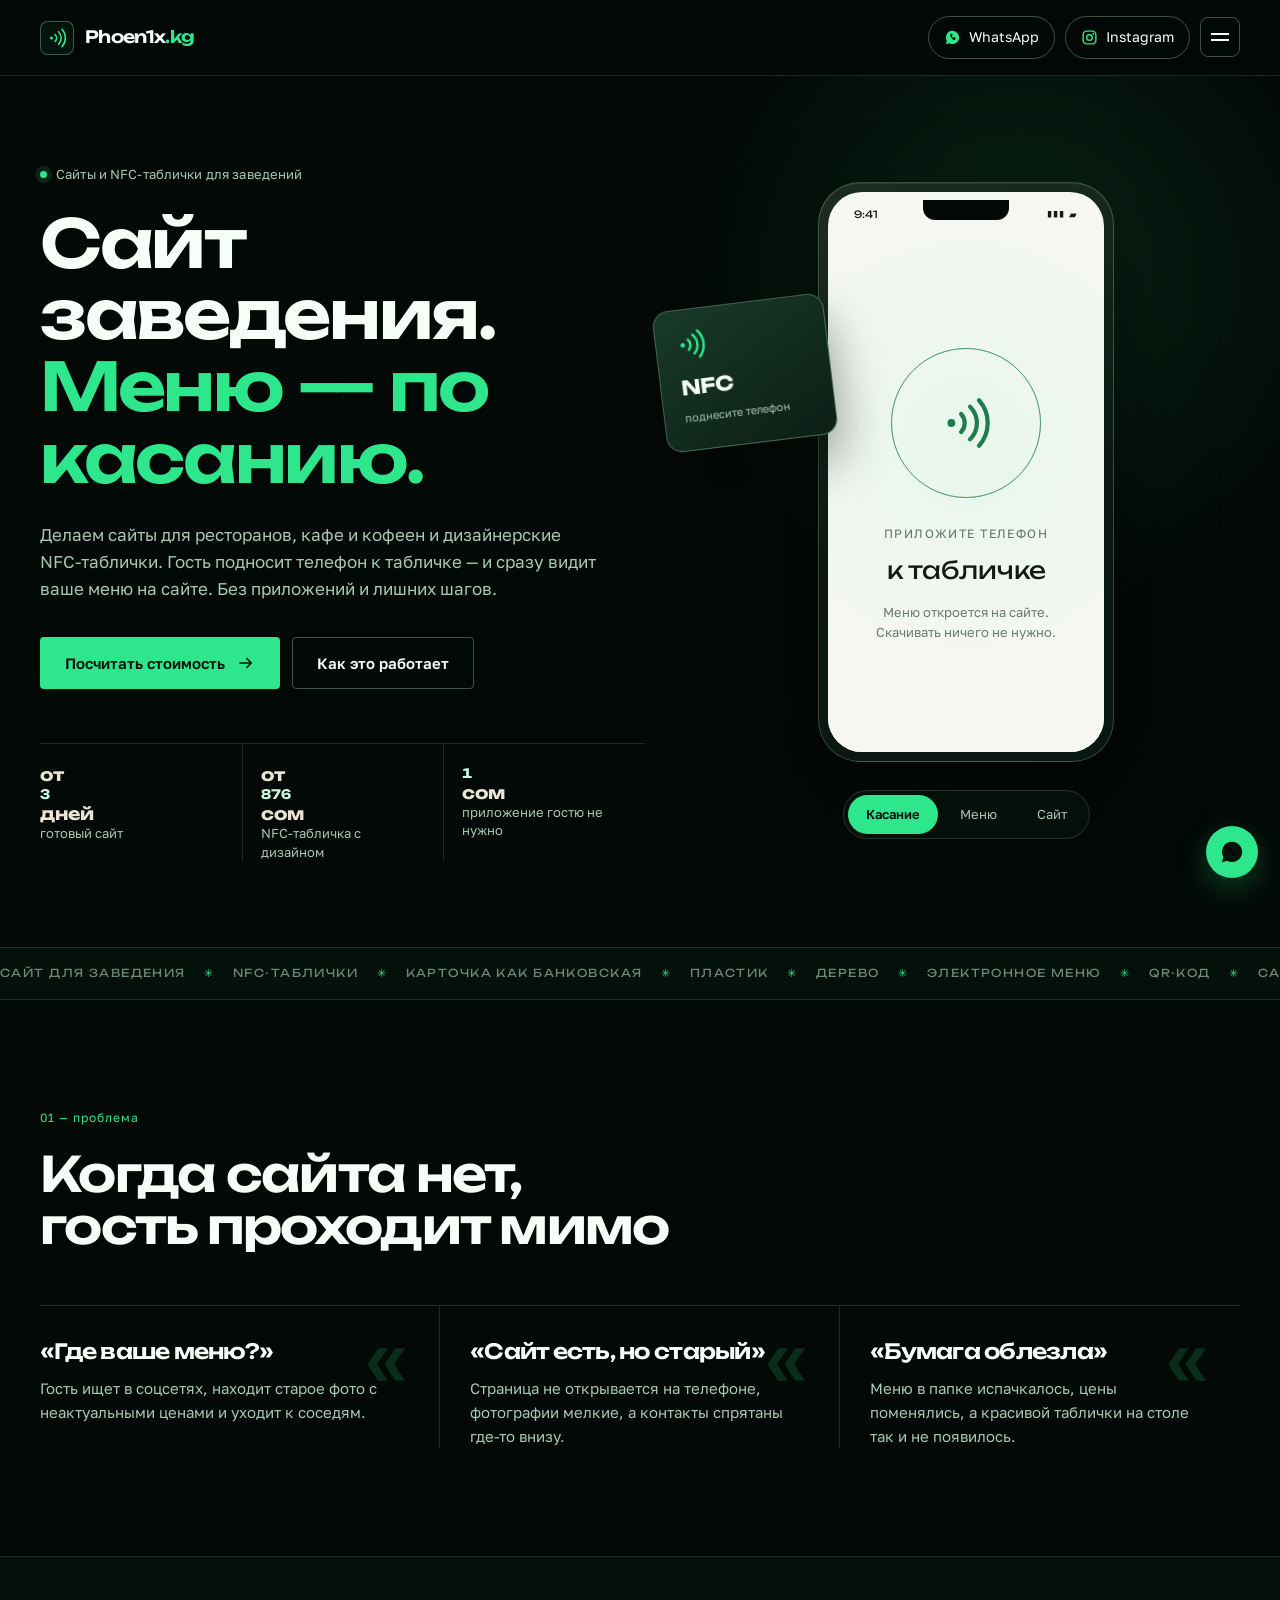
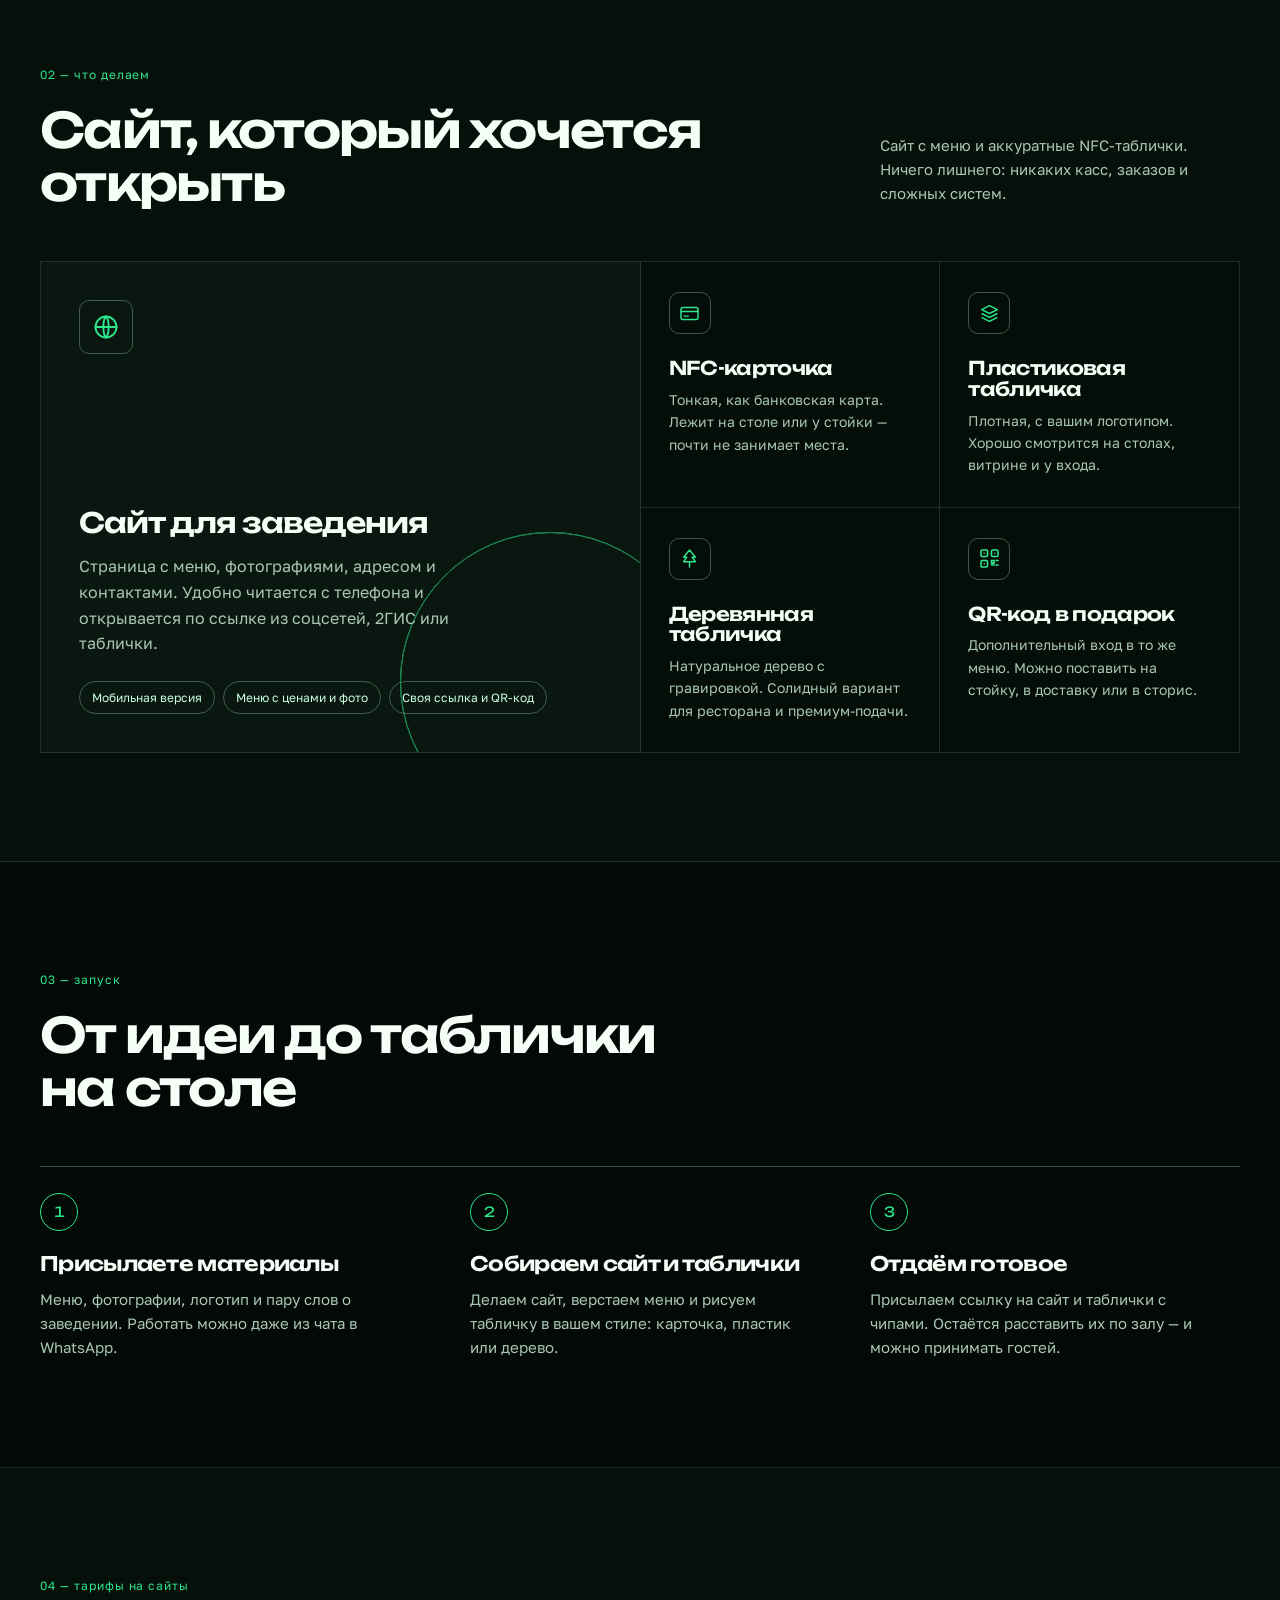
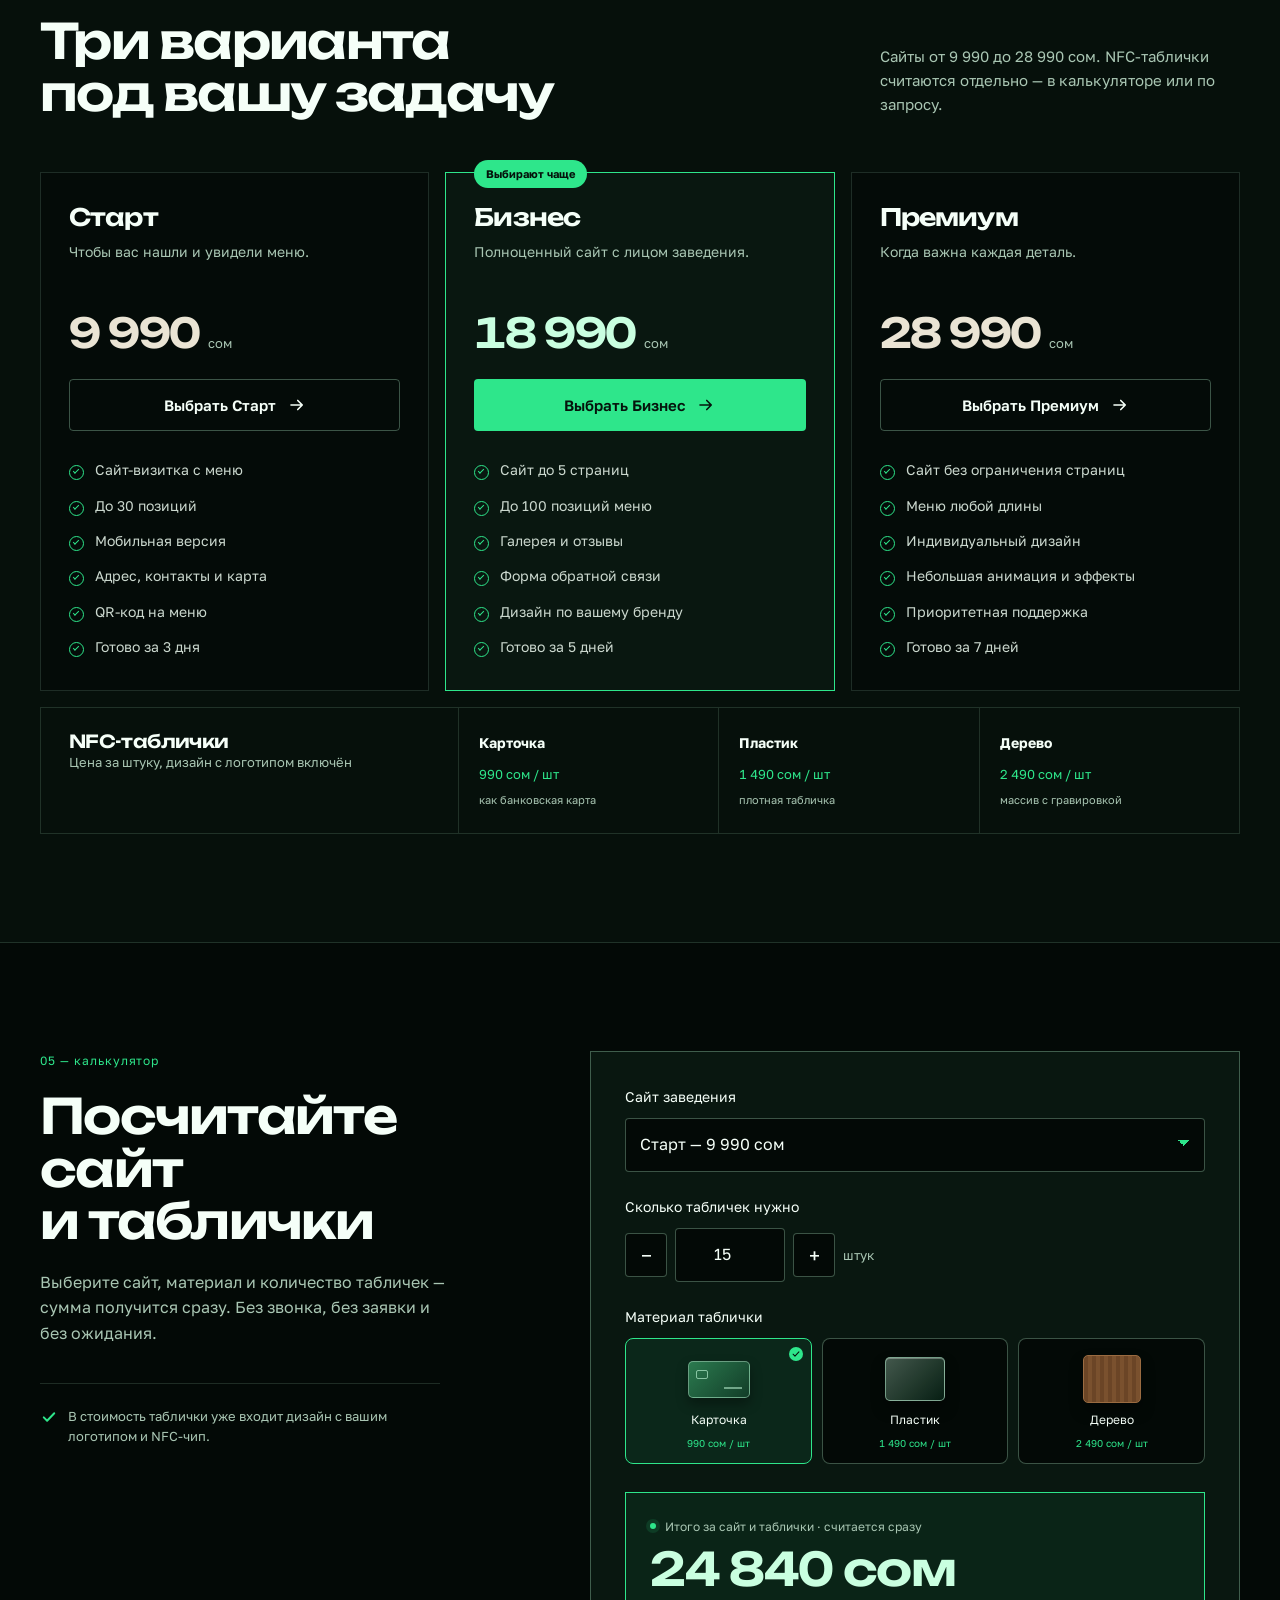
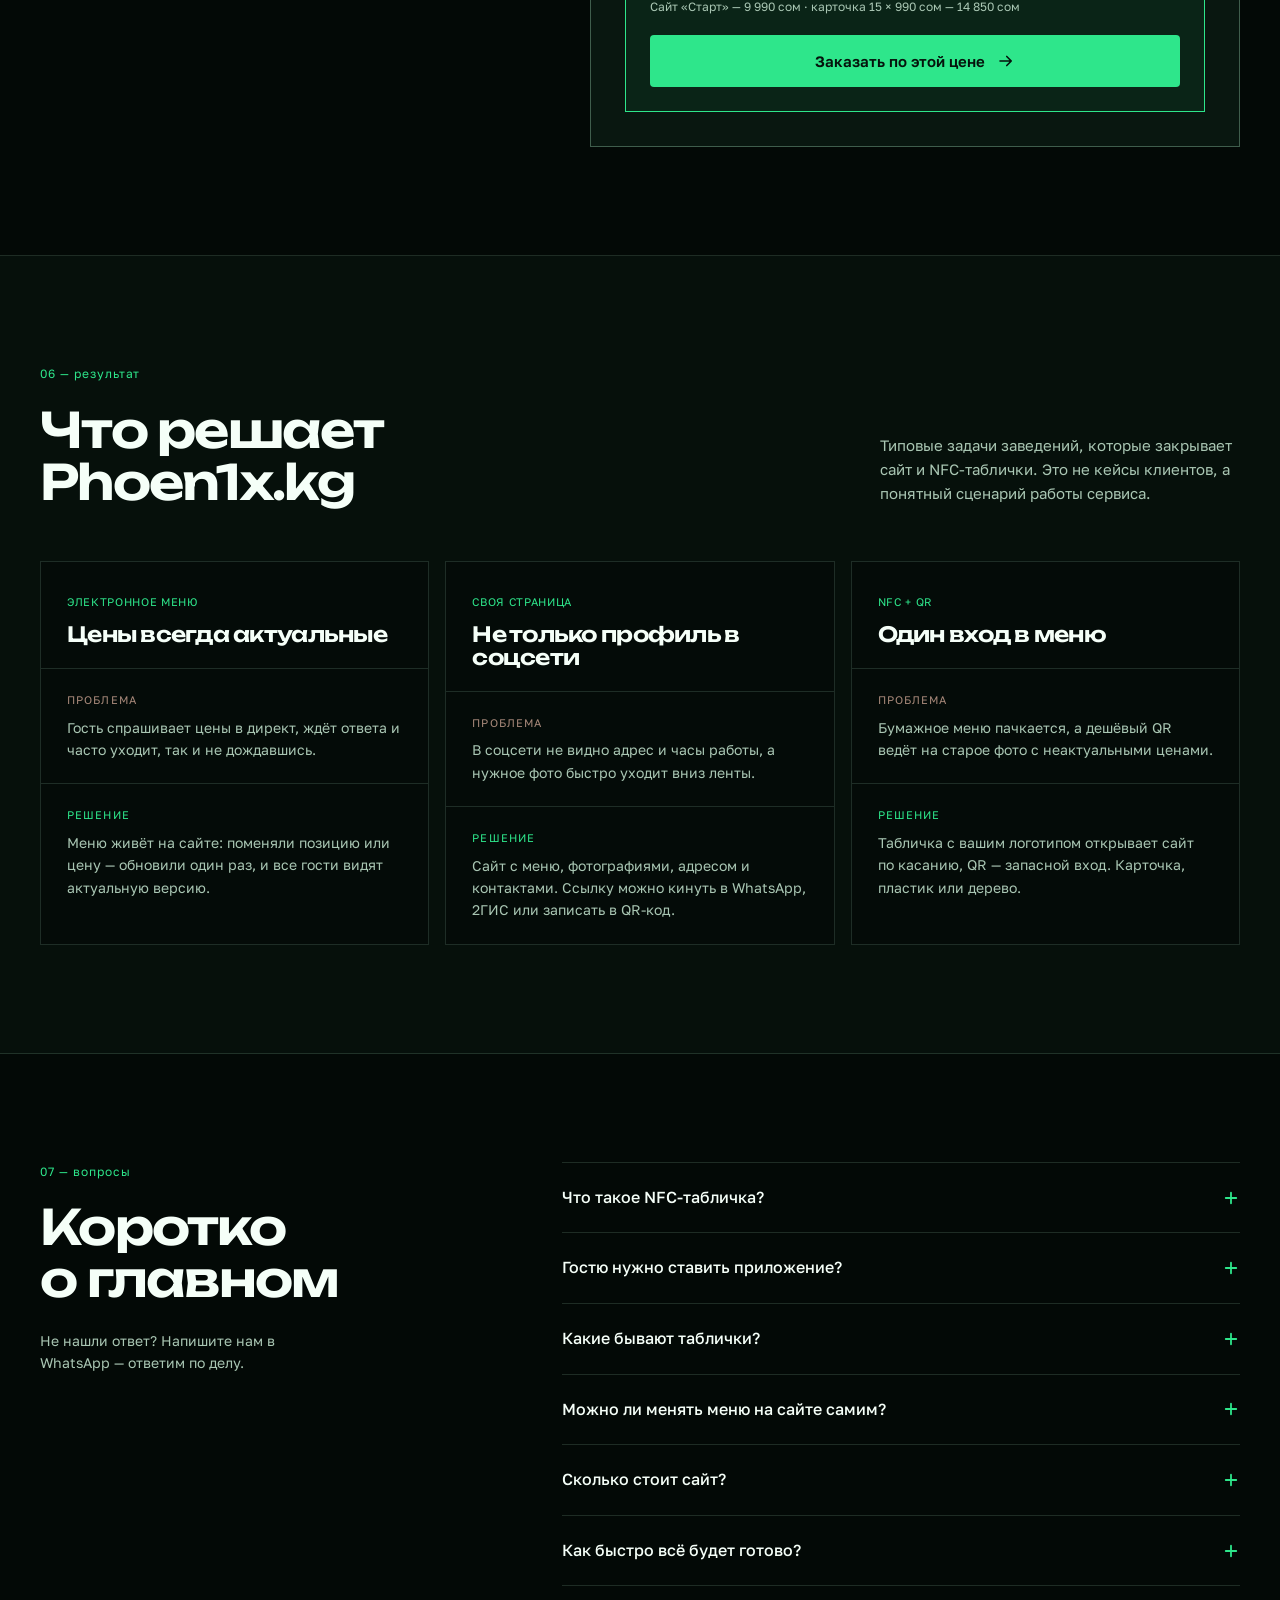
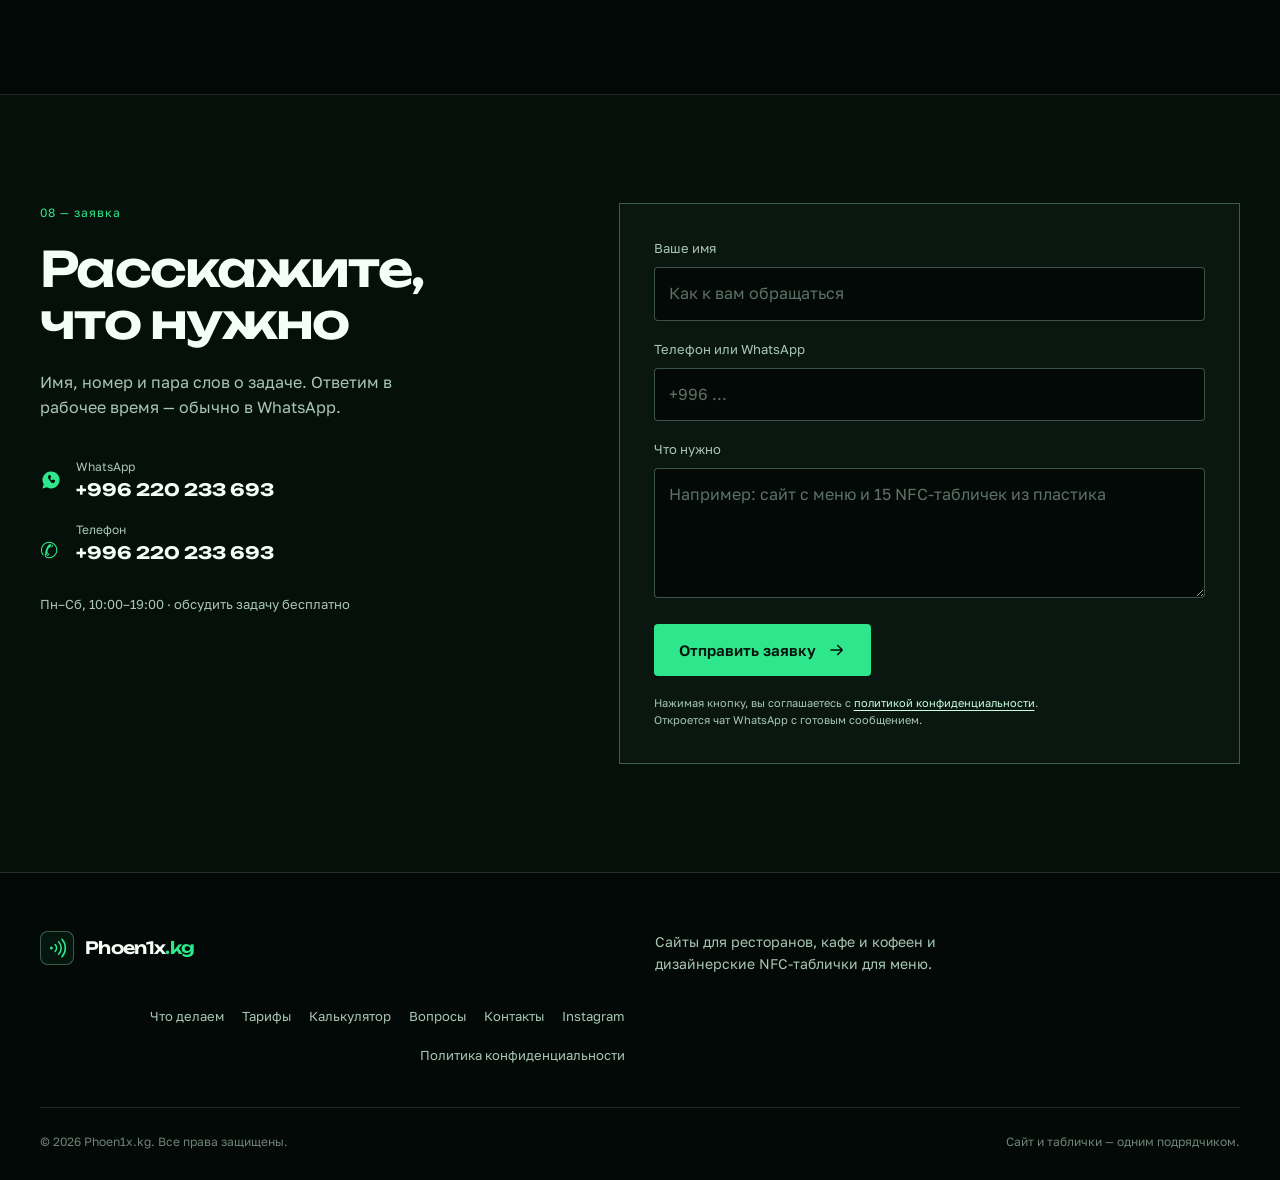
==== commit 649ec9a7: "Add project links to README and region to meta description" ====
--- a/index.html
+++ b/index.html
@@ -4,7 +4,7 @@
   <meta charset="utf-8">
   <meta name="viewport" content="width=device-width, initial-scale=1">
   <meta name="theme-color" content="#030906">
-  <meta name="description" content="Phoen1x.kg — сайты для ресторанов, кафе и кофеен и дизайнерские NFC-таблички: карточка, пластик или дерево. Электронное меню по касанию телефона.">
+  <meta name="description" content="Phoen1x.kg — сайты для ресторанов, кафе и кофеен и дизайнерские NFC-таблички по Кыргызстану: карточка, пластик или дерево. Электронное меню по касанию телефона.">
   <title>Phoen1x.kg — сайты для заведений и NFC-таблички</title>
   <meta name="robots" content="index, follow">
   <link rel="canonical" href="https://phoenixkg.vercel.app/">
--- a/styles.css
+++ b/styles.css
@@ -159,11 +159,11 @@
 @keyframes hero-in { from { opacity: 0; transform: translateY(18px); } }
 .hero-lead { max-width: 560px; color: var(--muted); font-size: 17px; }
 .hero-actions { display: flex; flex-wrap: wrap; gap: 12px; margin-top: 34px; }
-.hero-facts { display: flex; flex-wrap: wrap; gap: 0; margin-top: 54px; border-top: 1px solid var(--line); }
-.hero-facts div { padding: 20px 26px 0 0; margin-right: 26px; border-right: 1px solid var(--line); }
-.hero-facts div:last-child { border-right: 0; margin-right: 0; }
-.hero-facts strong { display: block; font-family: "Unbounded", sans-serif; font-size: 17px; color: var(--cream); }
-.hero-facts span { font-size: 13px; color: var(--muted); }
+.hero-facts { display: grid; grid-template-columns: repeat(3, minmax(0, 1fr)); margin-top: 54px; border-top: 1px solid var(--line); }
+.hero-facts div { min-width: 0; padding: 20px 18px 0 0; }
+.hero-facts div + div { padding-left: 18px; border-left: 1px solid var(--line); }
+.hero-facts strong { display: block; font-family: "Unbounded", sans-serif; font-size: 17px; line-height: 1.25; color: var(--cream); }
+.hero-facts span { display: block; font-size: 13px; line-height: 1.4; color: var(--muted); }
 
 /* ---------- Phone demo ---------- */
 .hero-visual { position: relative; display: flex; flex-direction: column; align-items: center; min-height: 620px; justify-content: center; }
@@ -288,7 +288,7 @@
 /* Features */
 .section-features { background: var(--bg-soft); }
 .feature-grid { display: grid; grid-template-columns: repeat(4, 1fr); border-left: 1px solid var(--line); border-top: 1px solid var(--line); }
-.feature { position: relative; min-height: 240px; padding: 30px 28px; border-right: 1px solid var(--line); border-bottom: 1px solid var(--line); background: rgba(7, 17, 13, .3); transition: background .25s; }
+.feature { position: relative; min-height: 240px; padding: 30px 28px; border-right: 1px solid var(--line); border-bottom: 1px solid var(--line); background: rgba(3, 9, 6, .45); transition: background .25s; }
 .feature:hover { background: rgba(46, 230, 139, .05); }
 .feature-icon { width: 42px; height: 42px; display: grid; place-items: center; margin-bottom: 24px; border: 1px solid var(--line-strong); border-radius: 10px; color: var(--green); transition: transform .3s var(--ease), border-color .3s, background .3s; }
 .feature:hover .feature-icon { transform: rotate(-8deg); border-color: var(--green); background: rgba(46,230,139,.08); }
@@ -320,7 +320,7 @@
 /* Tariffs */
 .section-tariffs { background: var(--bg-soft); }
 .tariff-grid { display: grid; grid-template-columns: repeat(3, 1fr); gap: 16px; align-items: stretch; }
-.tariff { position: relative; padding: 32px 28px; border: 1px solid var(--line); background: rgba(7,17,13,.4); display: flex; flex-direction: column; }
+.tariff { position: relative; padding: 32px 28px; border: 1px solid var(--line); background: rgba(3,9,6,.55); display: flex; flex-direction: column; }
 .tariff-featured { border-color: var(--green); background: var(--panel); animation: featured-glow 5s ease-in-out infinite; }
 @keyframes featured-glow { 0%, 100% { box-shadow: 0 0 0 1px rgba(46,230,139,.25), 0 30px 60px rgba(0,0,0,.25); } 50% { box-shadow: 0 0 0 1px rgba(46,230,139,.55), 0 30px 70px rgba(46,230,139,.12); } }
 .tariff:hover { border-color: rgba(46,230,139,.5); transform: translateY(-4px); }
@@ -402,7 +402,7 @@
 /* Cases */
 .section-cases { background: var(--bg-soft); }
 .case-grid { display: grid; grid-template-columns: repeat(3, 1fr); gap: 16px; }
-.case { border: 1px solid var(--line); background: rgba(7,17,13,.4); }
+.case { border: 1px solid var(--line); background: rgba(3,9,6,.55); }
 .case header { padding: 26px 26px 22px; border-bottom: 1px solid var(--line); }
 .case-type { font-size: 11px; color: var(--green); letter-spacing: .06em; text-transform: uppercase; }
 .case h3 { font-size: 21px; margin-top: 10px; }
@@ -488,8 +488,6 @@
 
 /* ---------- Responsive ---------- */
 @media (max-width: 1080px) {
-  .nav { gap: 16px; }
-  .nav a { font-size: 13px; }
   .hero-grid { gap: 20px; }
   .nfc-card { left: -12px; }
   .feature-grid { grid-template-columns: repeat(2, 1fr); }
@@ -539,10 +537,11 @@
   .burger { width: 36px; height: 36px; padding: 9px 8px; }
   .hero h1 { font-size: 36px; }
   .hero-lead { font-size: 15px; }
-  .hero-facts { gap: 0; }
-  .hero-facts div { padding: 16px 14px 0 0; margin-right: 14px; }
-  .hero-facts strong { font-size: 14px; }
-  .hero-facts span { font-size: 11px; }
+  .hero-facts { margin-top: 38px; }
+  .hero-facts div { padding: 14px 8px 0 0; }
+  .hero-facts div + div { padding-left: 8px; }
+  .hero-facts strong { font-size: clamp(11px, 3.2vw, 14px); }
+  .hero-facts span { font-size: clamp(9px, 2.6vw, 11px); line-height: 1.3; }
   .nfc-card { display: none; }
   .phone-frame { width: 266px; height: 530px; }
   .feature-grid { grid-template-columns: 1fr; }
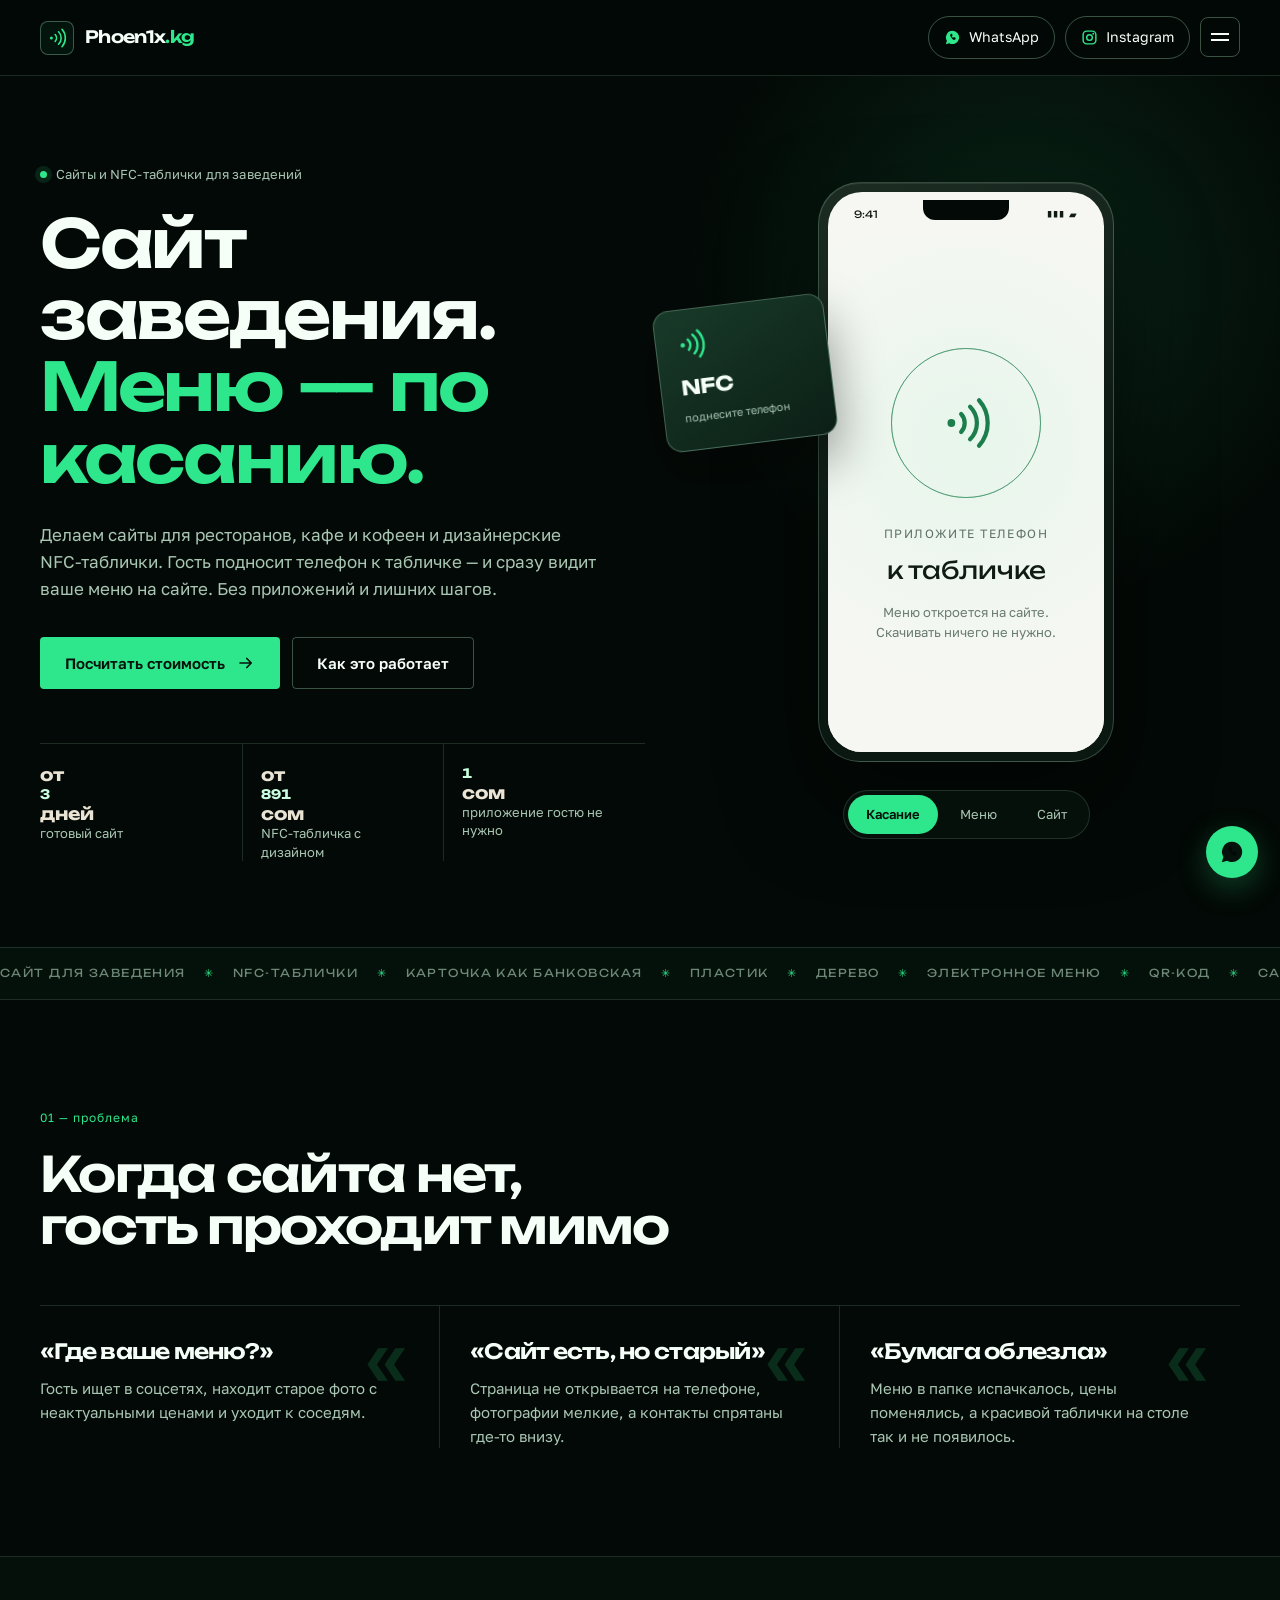
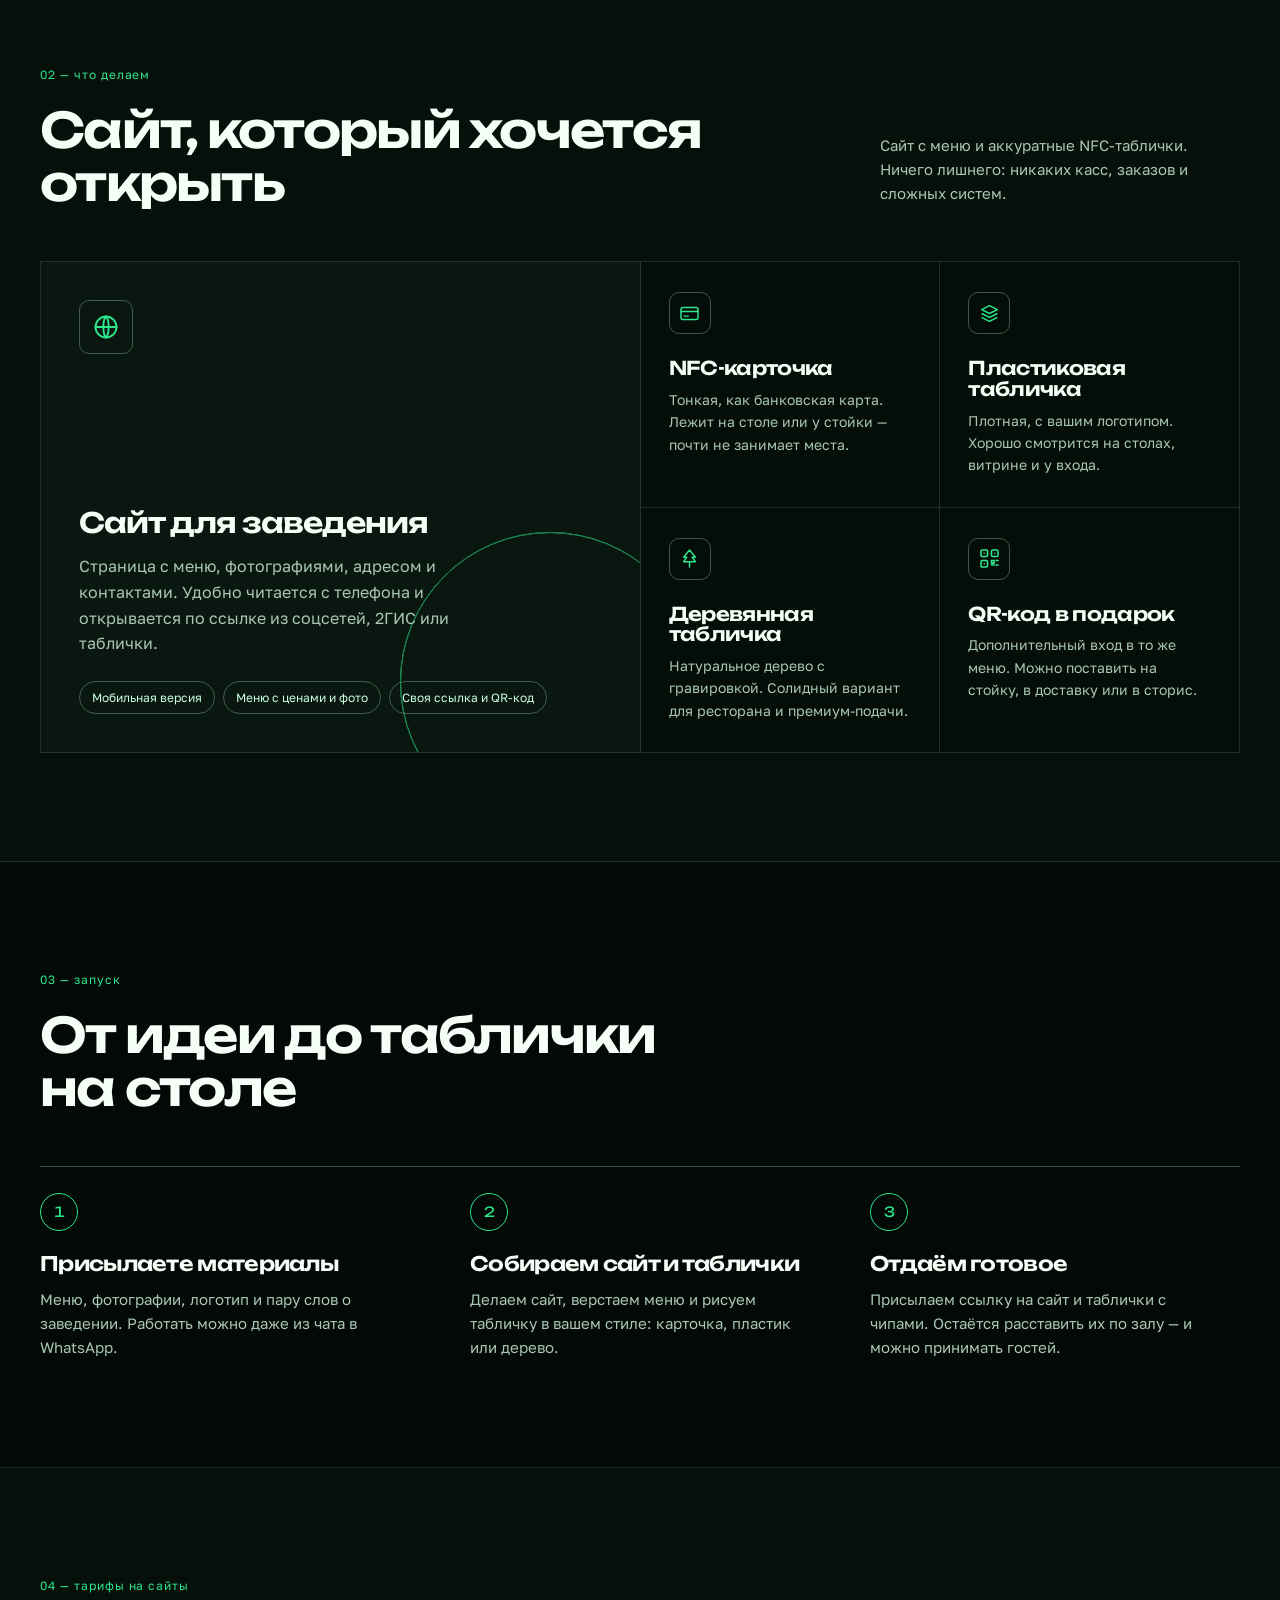
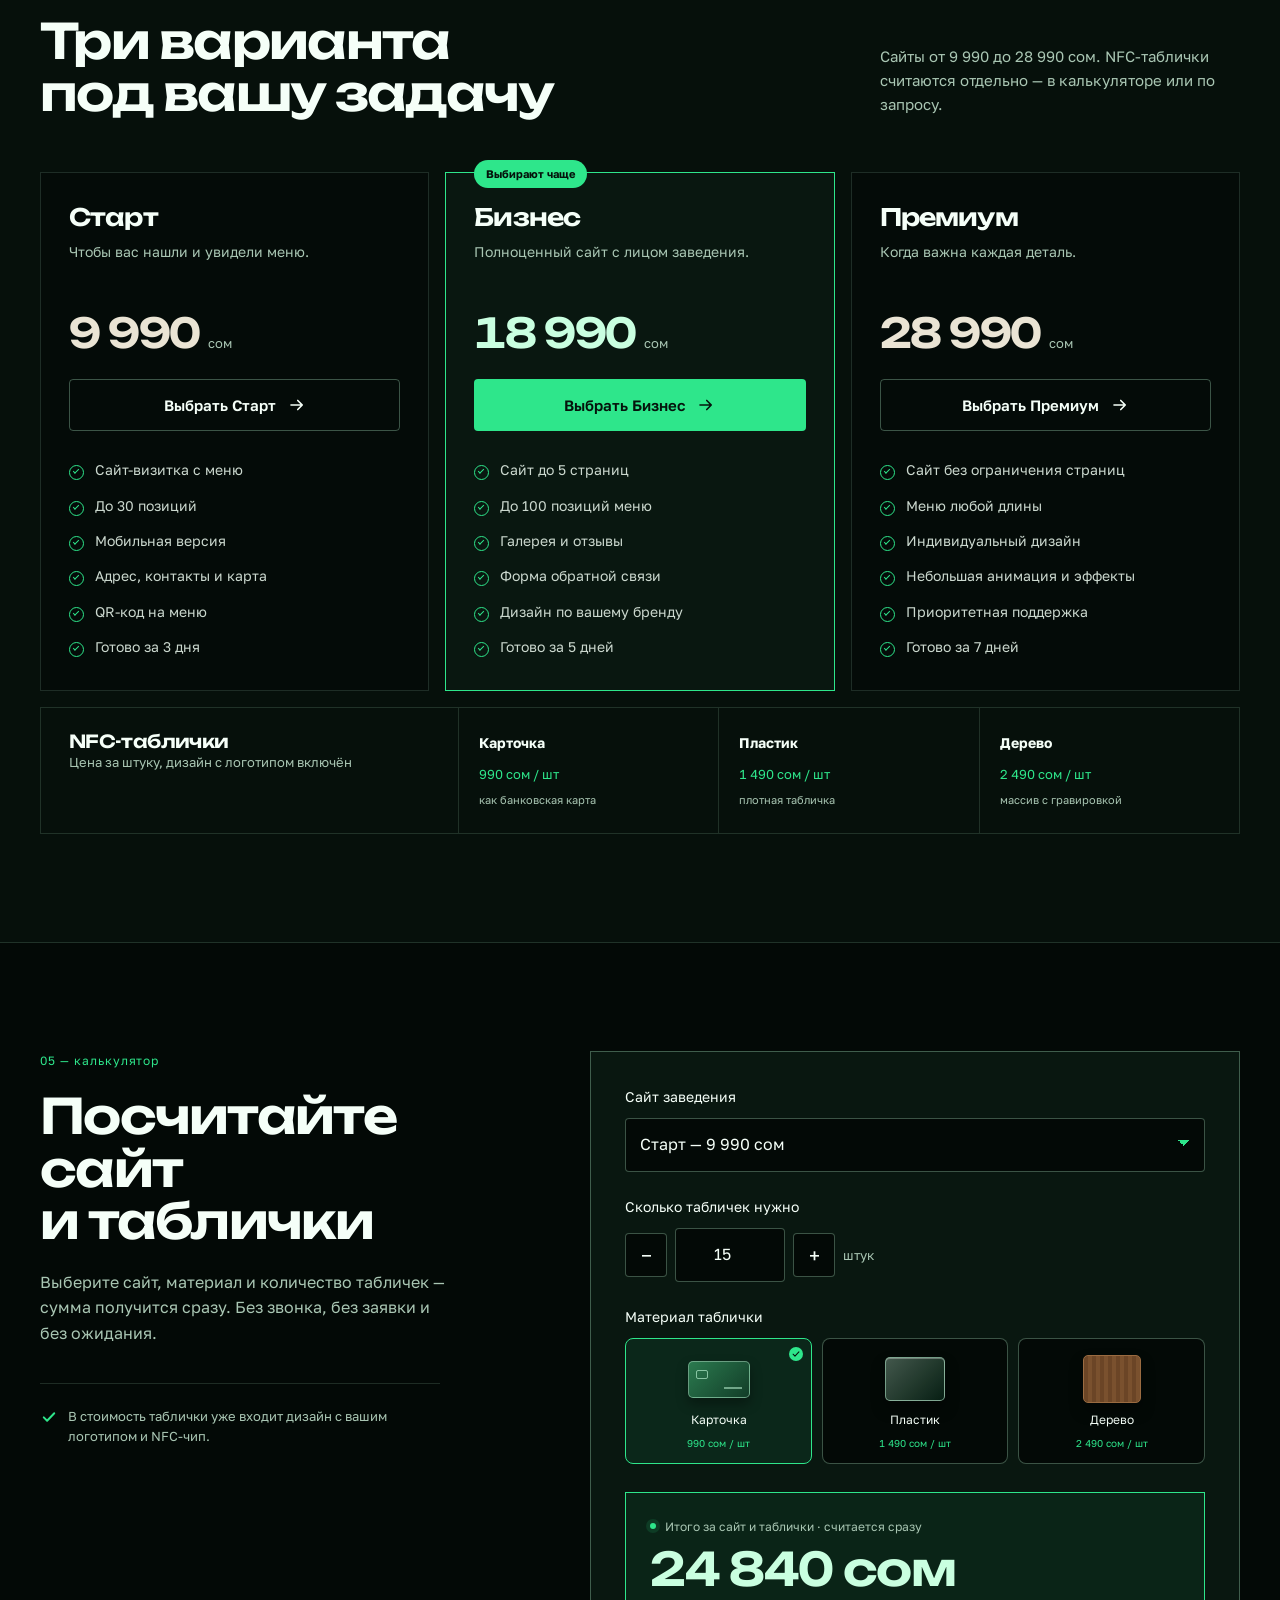
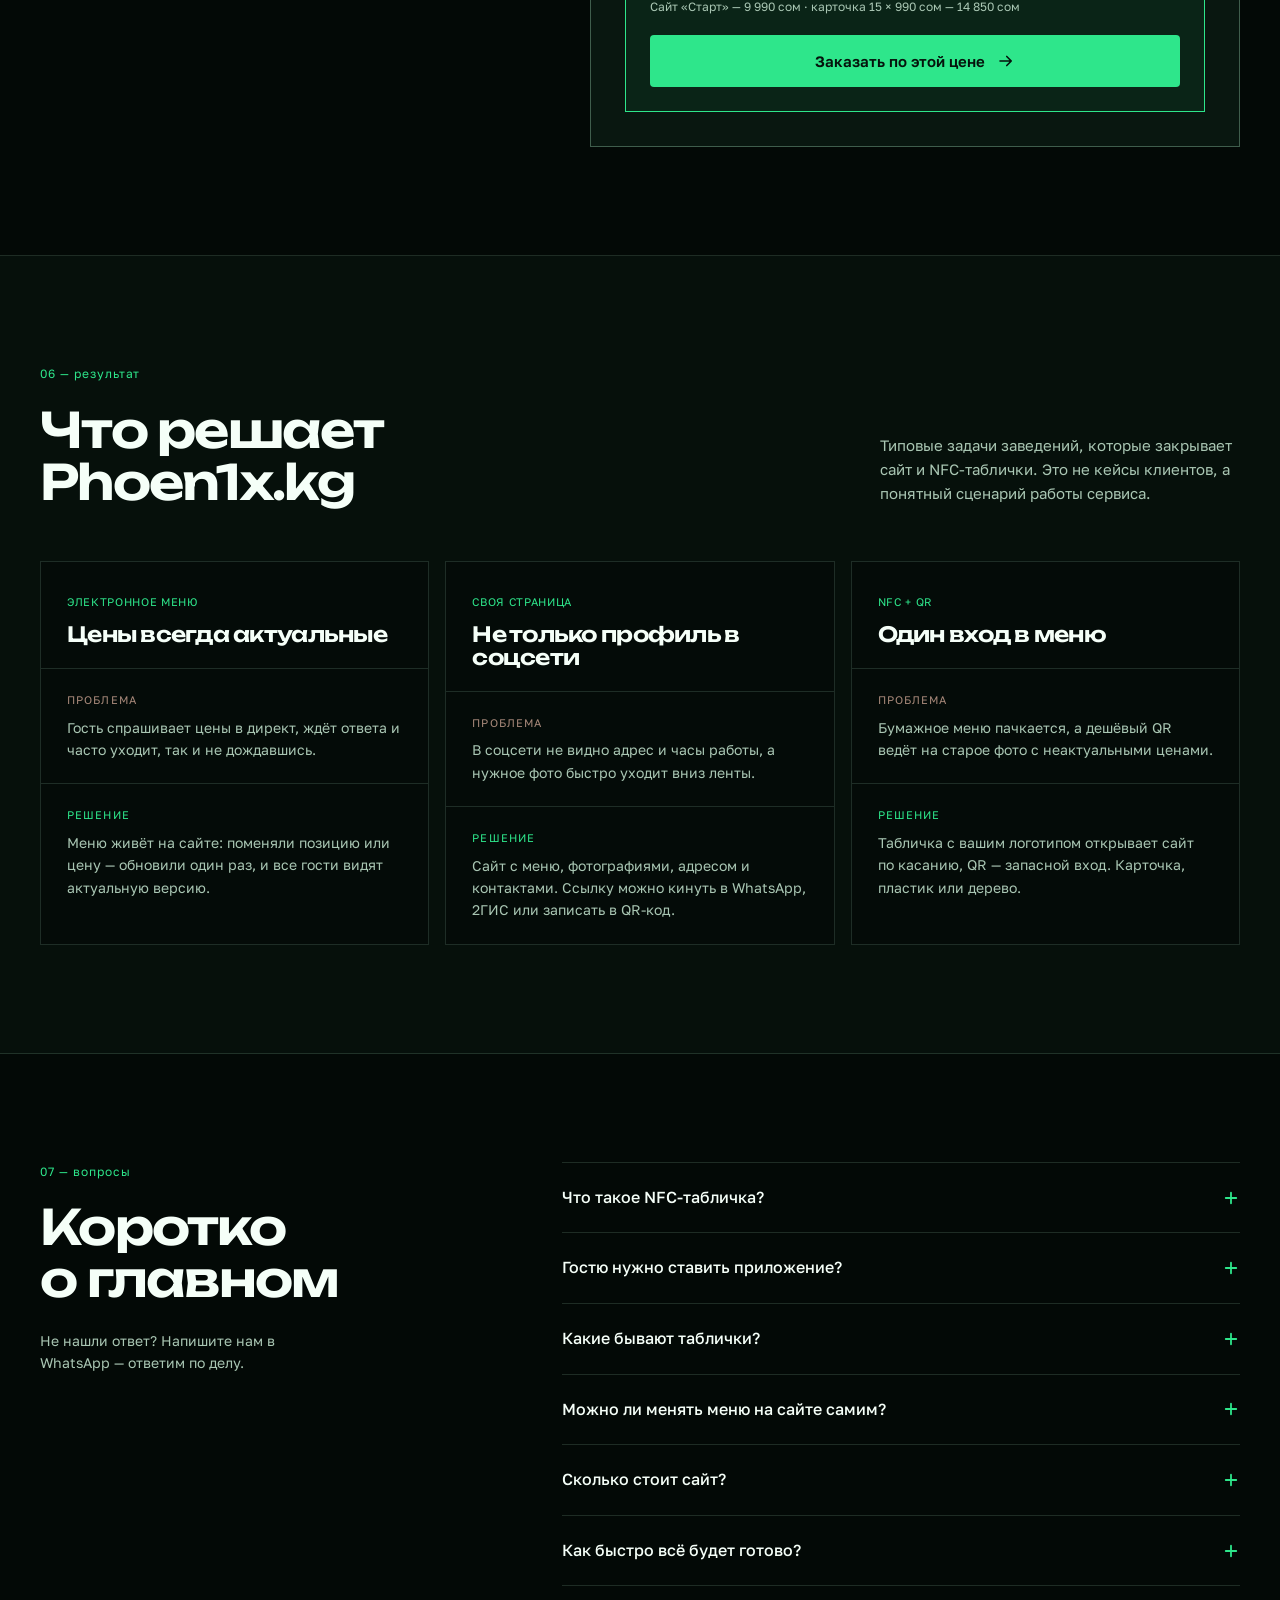
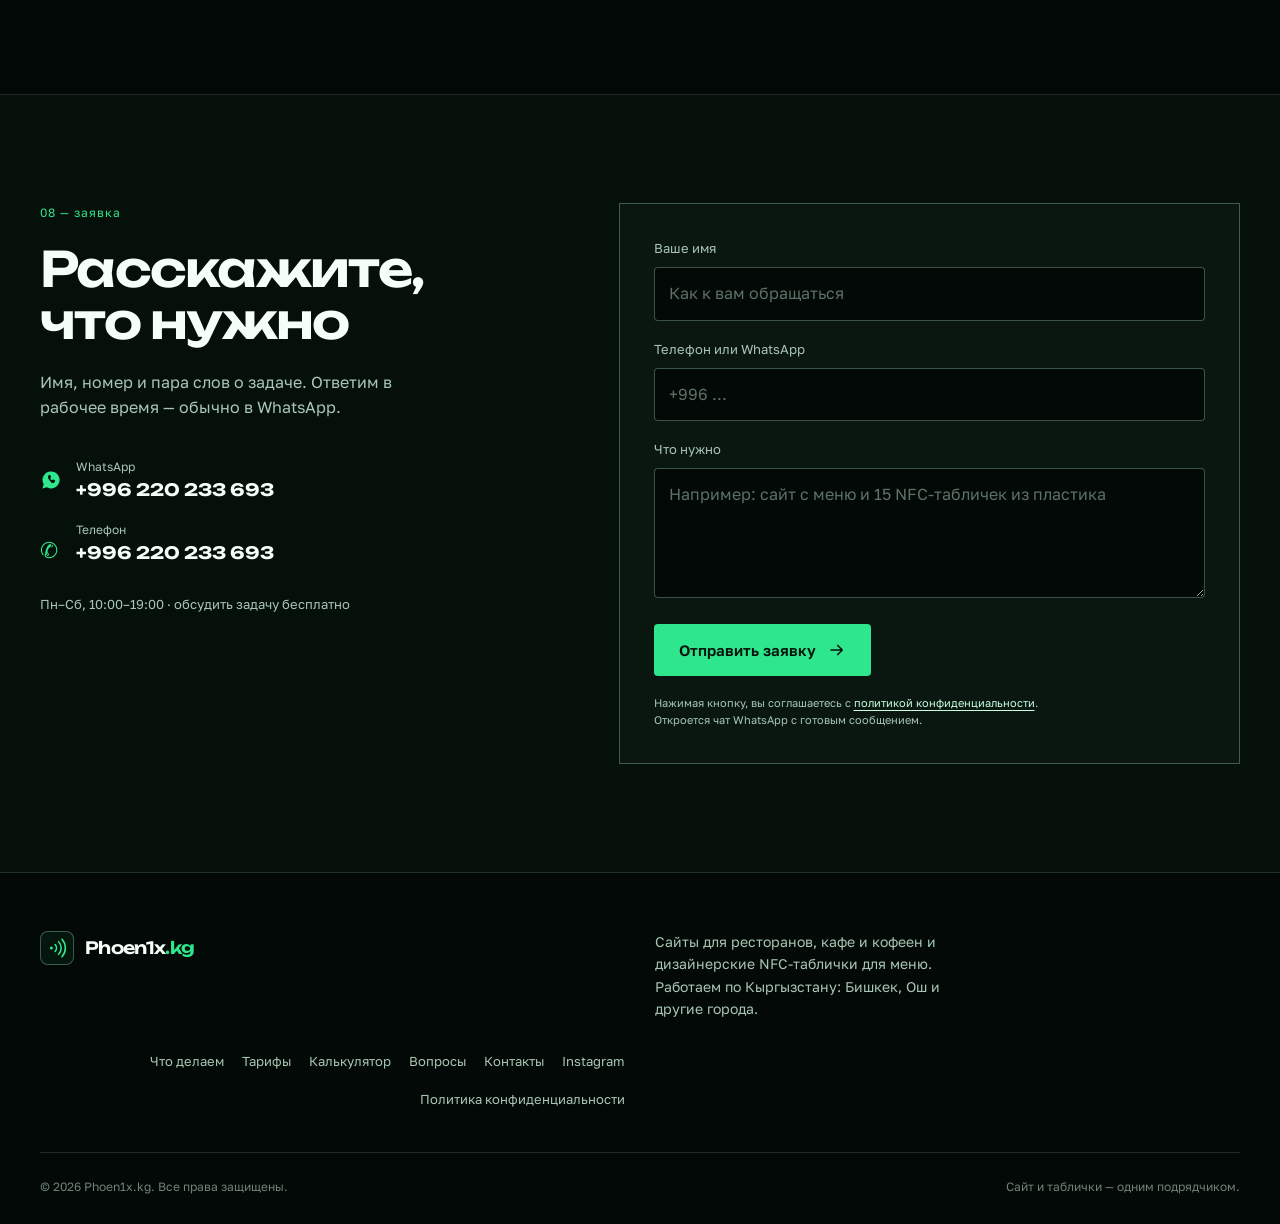
==== commit 2c33780f: "Expand SEO schema with WebSite, Service offers and FAQPage, add regional keywords" ====
--- a/index.html
+++ b/index.html
@@ -5,18 +5,18 @@
   <meta name="viewport" content="width=device-width, initial-scale=1">
   <meta name="theme-color" content="#030906">
   <meta name="description" content="Phoen1x.kg — сайты для ресторанов, кафе и кофеен и дизайнерские NFC-таблички по Кыргызстану: карточка, пластик или дерево. Электронное меню по касанию телефона.">
-  <title>Phoen1x.kg — сайты для заведений и NFC-таблички</title>
+  <title>Phoen1x.kg — сайты для заведений и NFC-таблички в Кыргызстане в Кыргызстане</title>
   <meta name="robots" content="index, follow">
   <link rel="canonical" href="https://phoenixkg.vercel.app/">
 
   <meta property="og:type" content="website">
   <meta property="og:site_name" content="Phoen1x.kg">
-  <meta property="og:title" content="Phoen1x.kg — сайты для заведений и NFC-таблички">
+  <meta property="og:title" content="Phoen1x.kg — сайты для заведений и NFC-таблички в Кыргызстане">
   <meta property="og:description" content="Сайты для ресторанов, кафе и кофеен и дизайнерские NFC-таблички. Меню по касанию телефона — без приложений.">
   <meta property="og:url" content="https://phoenixkg.vercel.app/">
   <meta property="og:locale" content="ru_RU">
   <meta name="twitter:card" content="summary">
-  <meta name="twitter:title" content="Phoen1x.kg — сайты для заведений и NFC-таблички">
+  <meta name="twitter:title" content="Phoen1x.kg — сайты для заведений и NFC-таблички в Кыргызстане">
   <meta name="twitter:description" content="Сайты для заведений и NFC-таблички: карточка, пластик или дерево.">
 
   <!-- После подтверждения прав в Яндекс.Вебмастере и Google Search Console вставьте сюда выданные meta-теги:
@@ -27,18 +27,89 @@
   <script type="application/ld+json">
   {
     "@context": "https://schema.org",
-    "@type": "Organization",
-    "name": "Phoen1x.kg",
-    "url": "https://phoenixkg.vercel.app/",
-    "telephone": "+996220233693",
-    "description": "Сайты для ресторанов, кафе и кофеен и дизайнерские NFC-таблички для электронного меню.",
-    "areaServed": {
-      "@type": "Country",
-      "name": "Кыргызстан"
-    },
-    "sameAs": [
-      "https://wa.me/996220233693",
-      "https://www.instagram.com/phoen1x.kg/"
+    "@graph": [
+      {
+        "@type": "Organization",
+        "@id": "https://phoenixkg.vercel.app/#organization",
+        "name": "Phoen1x.kg",
+        "url": "https://phoenixkg.vercel.app/",
+        "telephone": "+996220233693",
+        "description": "Сайты для ресторанов, кафе и кофеен и дизайнерские NFC-таблички для электронного меню.",
+        "areaServed": { "@type": "Country", "name": "Кыргызстан" },
+        "sameAs": [
+          "https://wa.me/996220233693",
+          "https://www.instagram.com/phoen1x.kg/"
+        ]
+      },
+      {
+        "@type": "WebSite",
+        "@id": "https://phoenixkg.vercel.app/#website",
+        "url": "https://phoenixkg.vercel.app/",
+        "name": "Phoen1x.kg",
+        "inLanguage": "ru",
+        "publisher": { "@id": "https://phoenixkg.vercel.app/#organization" }
+      },
+      {
+        "@type": "WebPage",
+        "@id": "https://phoenixkg.vercel.app/#webpage",
+        "url": "https://phoenixkg.vercel.app/",
+        "name": "Phoen1x.kg — сайты для заведений и NFC-таблички в Кыргызстане",
+        "isPartOf": { "@id": "https://phoenixkg.vercel.app/#website" },
+        "about": { "@id": "https://phoenixkg.vercel.app/#organization" },
+        "inLanguage": "ru"
+      },
+      {
+        "@type": "Service",
+        "name": "Сайты для заведений и NFC-таблички",
+        "serviceType": "Сайты для ресторанов, кафе и кофеен; дизайн и производство NFC-табличек",
+        "provider": { "@id": "https://phoenixkg.vercel.app/#organization" },
+        "areaServed": { "@type": "Country", "name": "Кыргызстан" },
+        "offers": [
+          { "@type": "Offer", "name": "Сайт «Старт»", "price": "9990", "priceCurrency": "KGS" },
+          { "@type": "Offer", "name": "Сайт «Бизнес»", "price": "18990", "priceCurrency": "KGS" },
+          { "@type": "Offer", "name": "Сайт «Премиум»", "price": "28990", "priceCurrency": "KGS" },
+          { "@type": "Offer", "name": "NFC-табличка «Карточка»", "price": "990", "priceCurrency": "KGS" },
+          { "@type": "Offer", "name": "NFC-табличка «Пластик»", "price": "1490", "priceCurrency": "KGS" },
+          { "@type": "Offer", "name": "NFC-табличка «Дерево»", "price": "2490", "priceCurrency": "KGS" }
+        ]
+      },
+      {
+        "@type": "FAQPage",
+        "@id": "https://phoenixkg.vercel.app/#faq",
+        "isPartOf": { "@id": "https://phoenixkg.vercel.app/#webpage" },
+        "mainEntity": [
+          {
+            "@type": "Question",
+            "name": "Что такое NFC-табличка?",
+            "acceptedAnswer": { "@type": "Answer", "text": "Это табличка со встроенным чипом. Гость подносит к ней телефон — и браузер сам открывает ваше меню на сайте. Ни скачивать, ни сканировать ничего не нужно." }
+          },
+          {
+            "@type": "Question",
+            "name": "Гостю нужно ставить приложение?",
+            "acceptedAnswer": { "@type": "Answer", "text": "Нет. Меню открывается в обычном браузере телефона. Подойдёт любой смартфон с поддержкой NFC." }
+          },
+          {
+            "@type": "Question",
+            "name": "Какие бывают таблички?",
+            "acceptedAnswer": { "@type": "Answer", "text": "Три варианта: тонкая карточка как банковская, плотная пластиковая табличка и деревянная с гравировкой. Дизайн с вашим логотипом входит в цену." }
+          },
+          {
+            "@type": "Question",
+            "name": "Можно ли менять меню на сайте самим?",
+            "acceptedAnswer": { "@type": "Answer", "text": "Да. Позиции, цены и фотографии меняются в панели без разработчика. Ссылка и таблички остаются теми же." }
+          },
+          {
+            "@type": "Question",
+            "name": "Сколько стоит сайт?",
+            "acceptedAnswer": { "@type": "Answer", "text": "От 9 990 до 28 990 сом — в зависимости от объёма. Таблички считаются отдельно: от 990 сом за штуку. Точную сумму покажет калькулятор." }
+          },
+          {
+            "@type": "Question",
+            "name": "Как быстро всё будет готово?",
+            "acceptedAnswer": { "@type": "Answer", "text": "Сайт «Старт» — от 3 дней, «Бизнес» — около 5 дней, «Премиум» — до недели. Таблички делаются вместе с сайтом." }
+          }
+        ]
+      }
     ]
   }
   </script>
@@ -517,7 +588,7 @@
   <footer class="site-footer">
     <div class="container footer-top">
       <a class="brand" href="#top"><span class="brand-mark"><svg aria-hidden="true"><use href="#i-nfc"/></svg></span><span class="brand-name">Phoen1x<span>.kg</span></span></a>
-      <p>Сайты для ресторанов, кафе и кофеен и дизайнерские NFC-таблички для меню.</p>
+      <p>Сайты для ресторанов, кафе и кофеен и дизайнерские NFC-таблички для меню. Работаем по Кыргызстану: Бишкек, Ош и другие города.</p>
       <nav aria-label="Навигация в подвале">
         <a href="#features">Что делаем</a><a href="#tariffs">Тарифы</a><a href="#calc">Калькулятор</a><a href="#faq">Вопросы</a><a href="#contact">Контакты</a><a href="https://www.instagram.com/phoen1x.kg/" target="_blank" rel="noopener">Instagram</a><a href="privacy.html">Политика конфиденциальности</a>
       </nav>
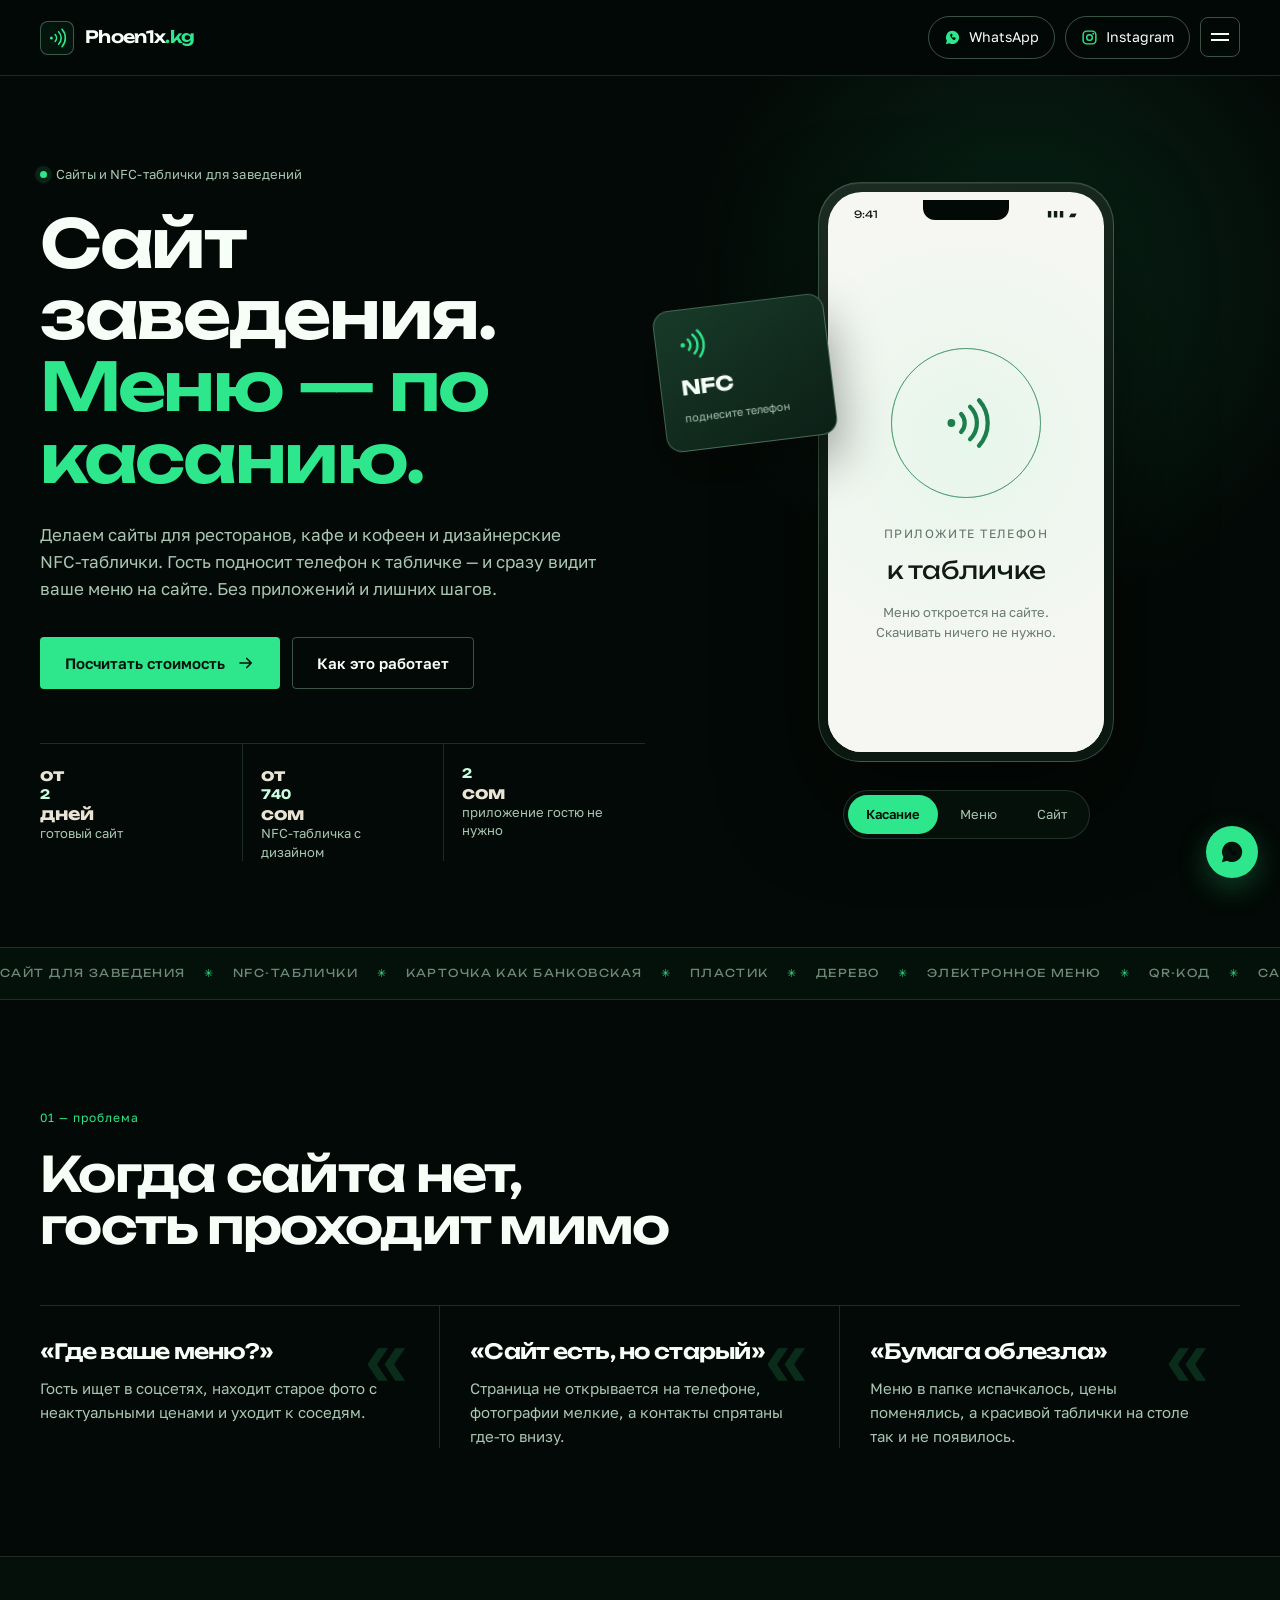
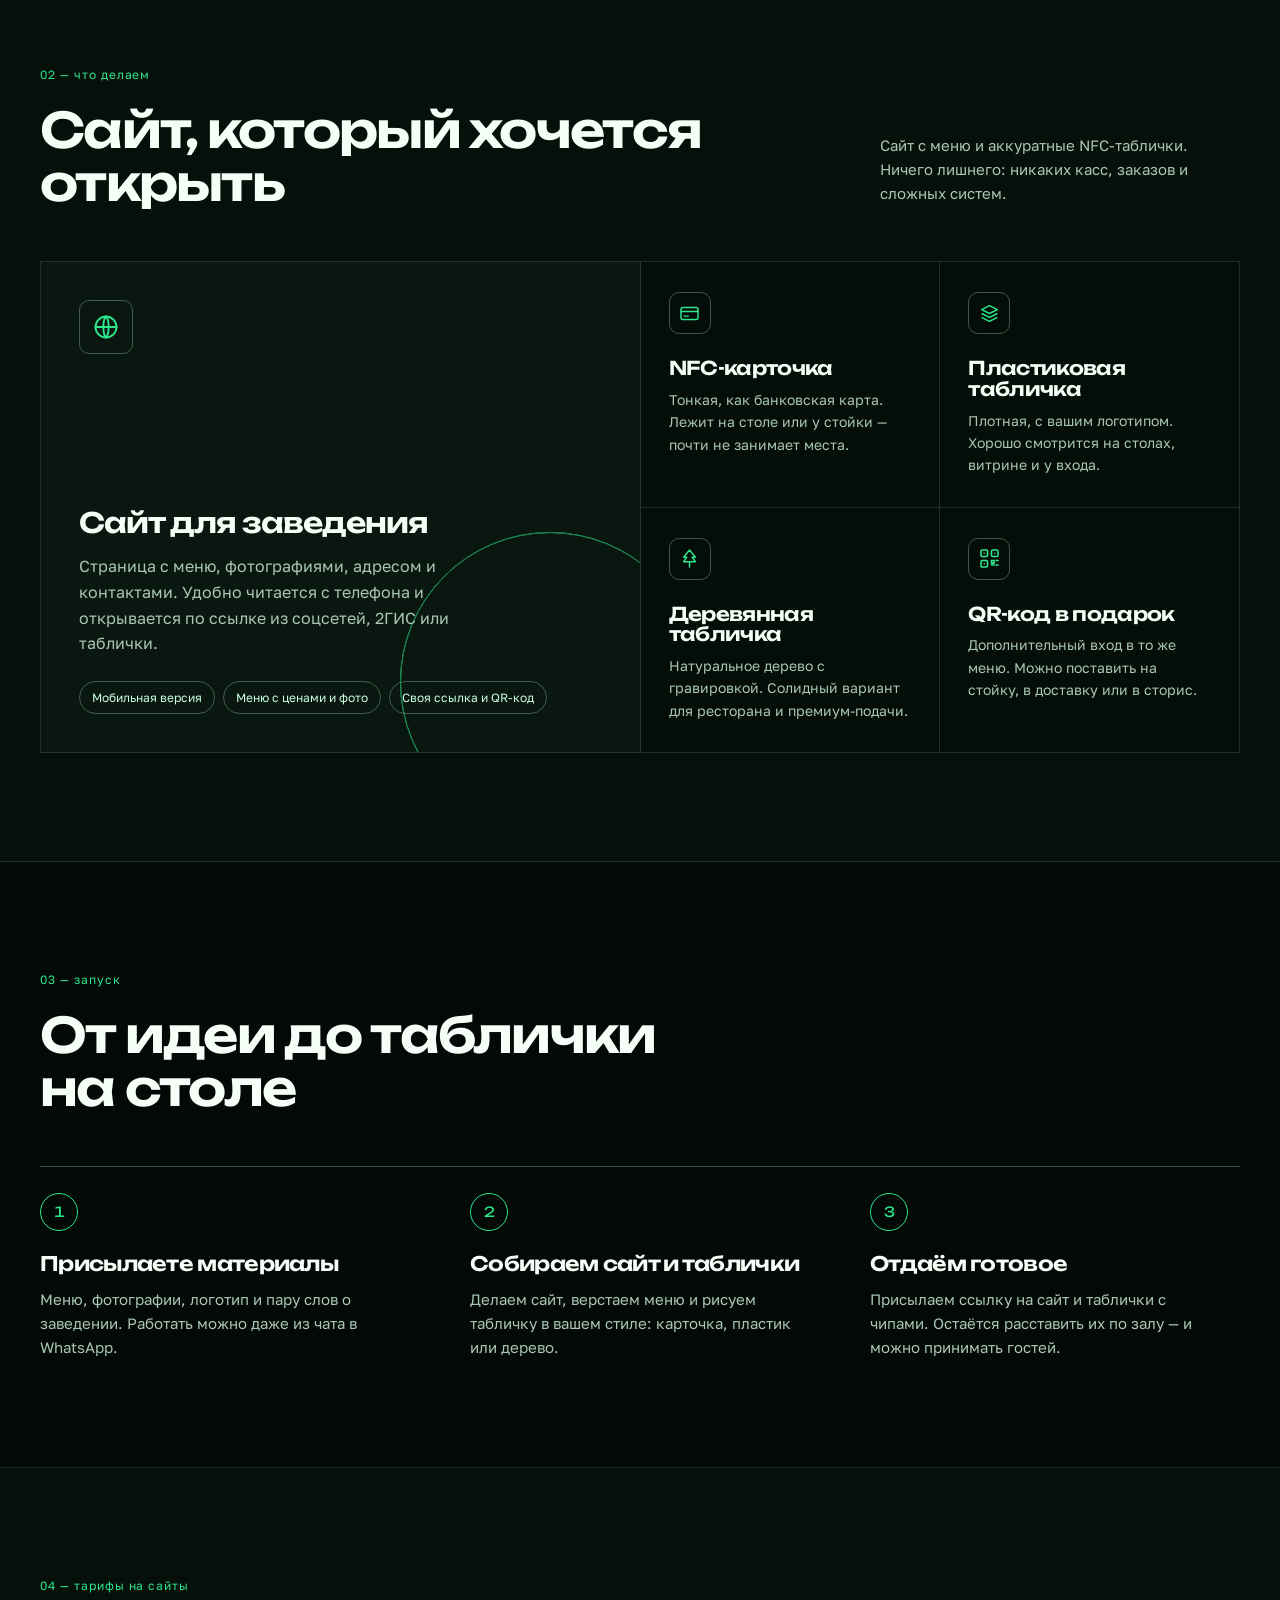
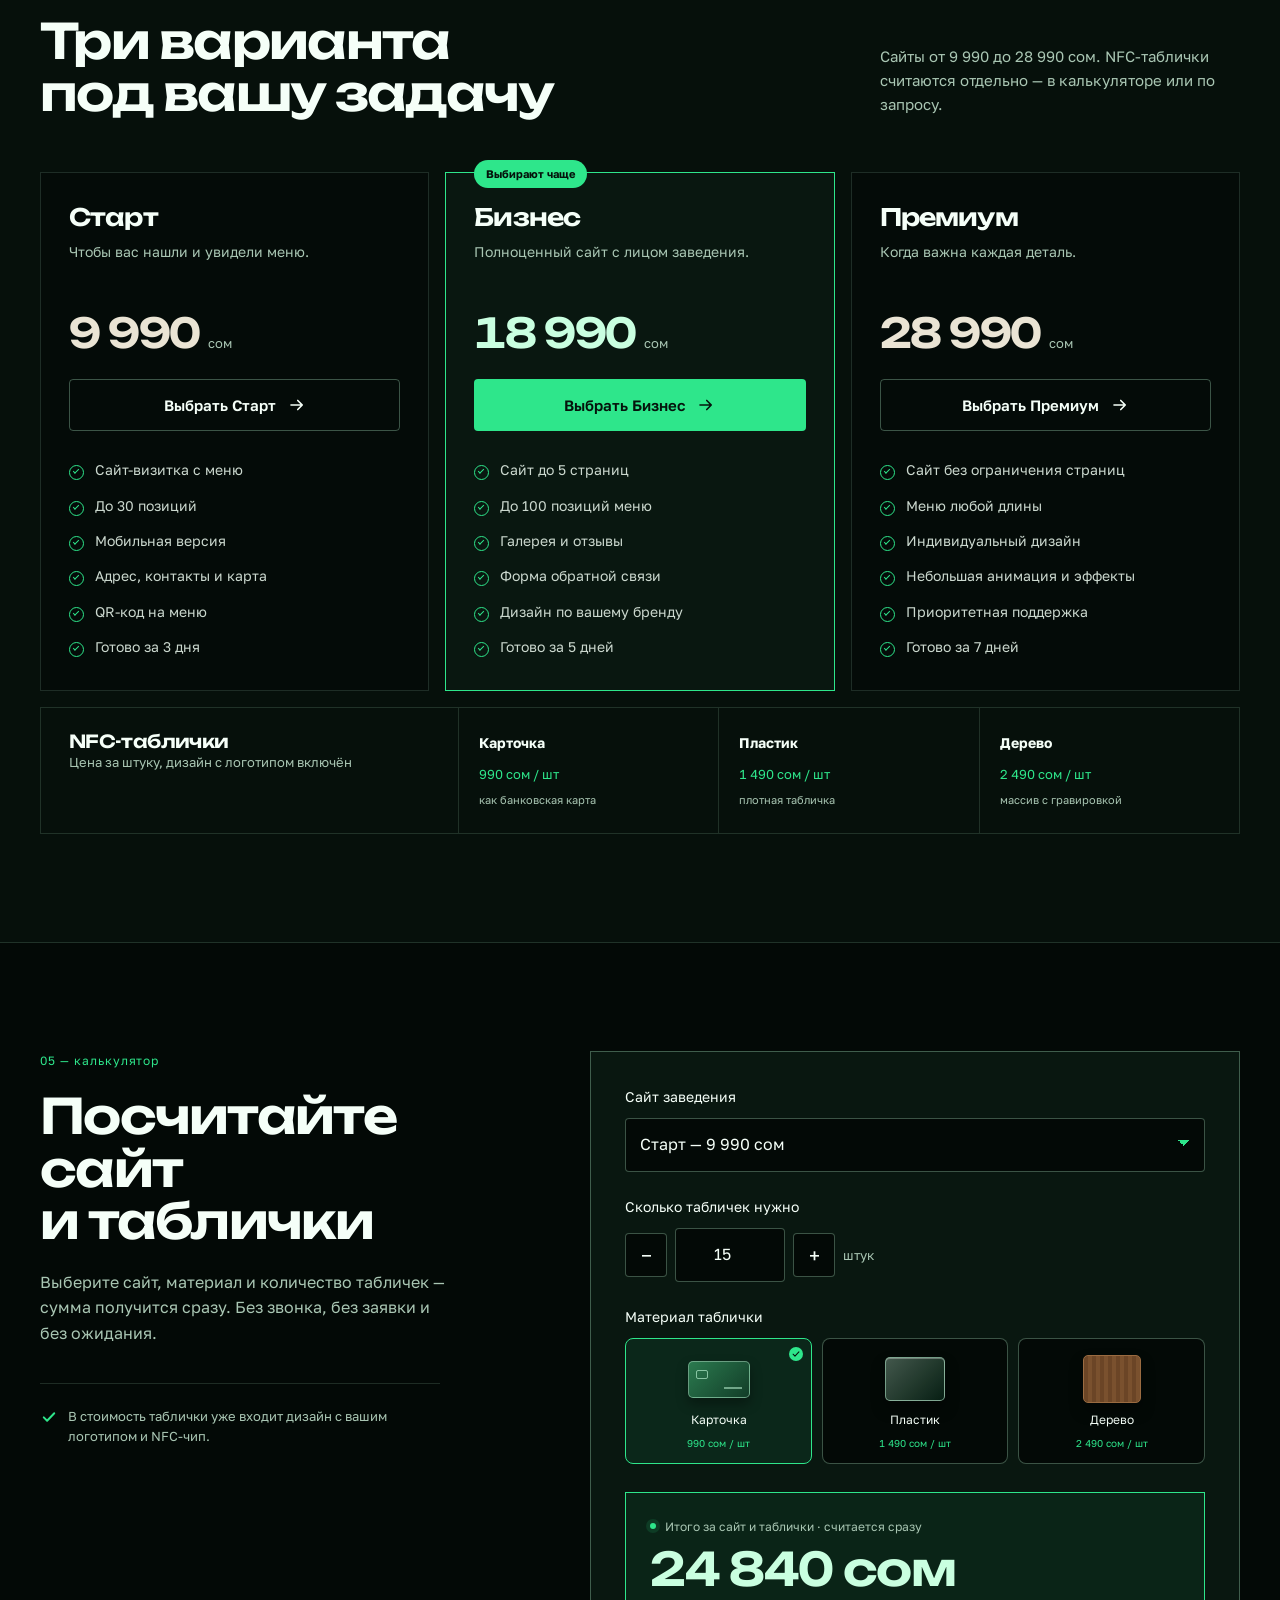
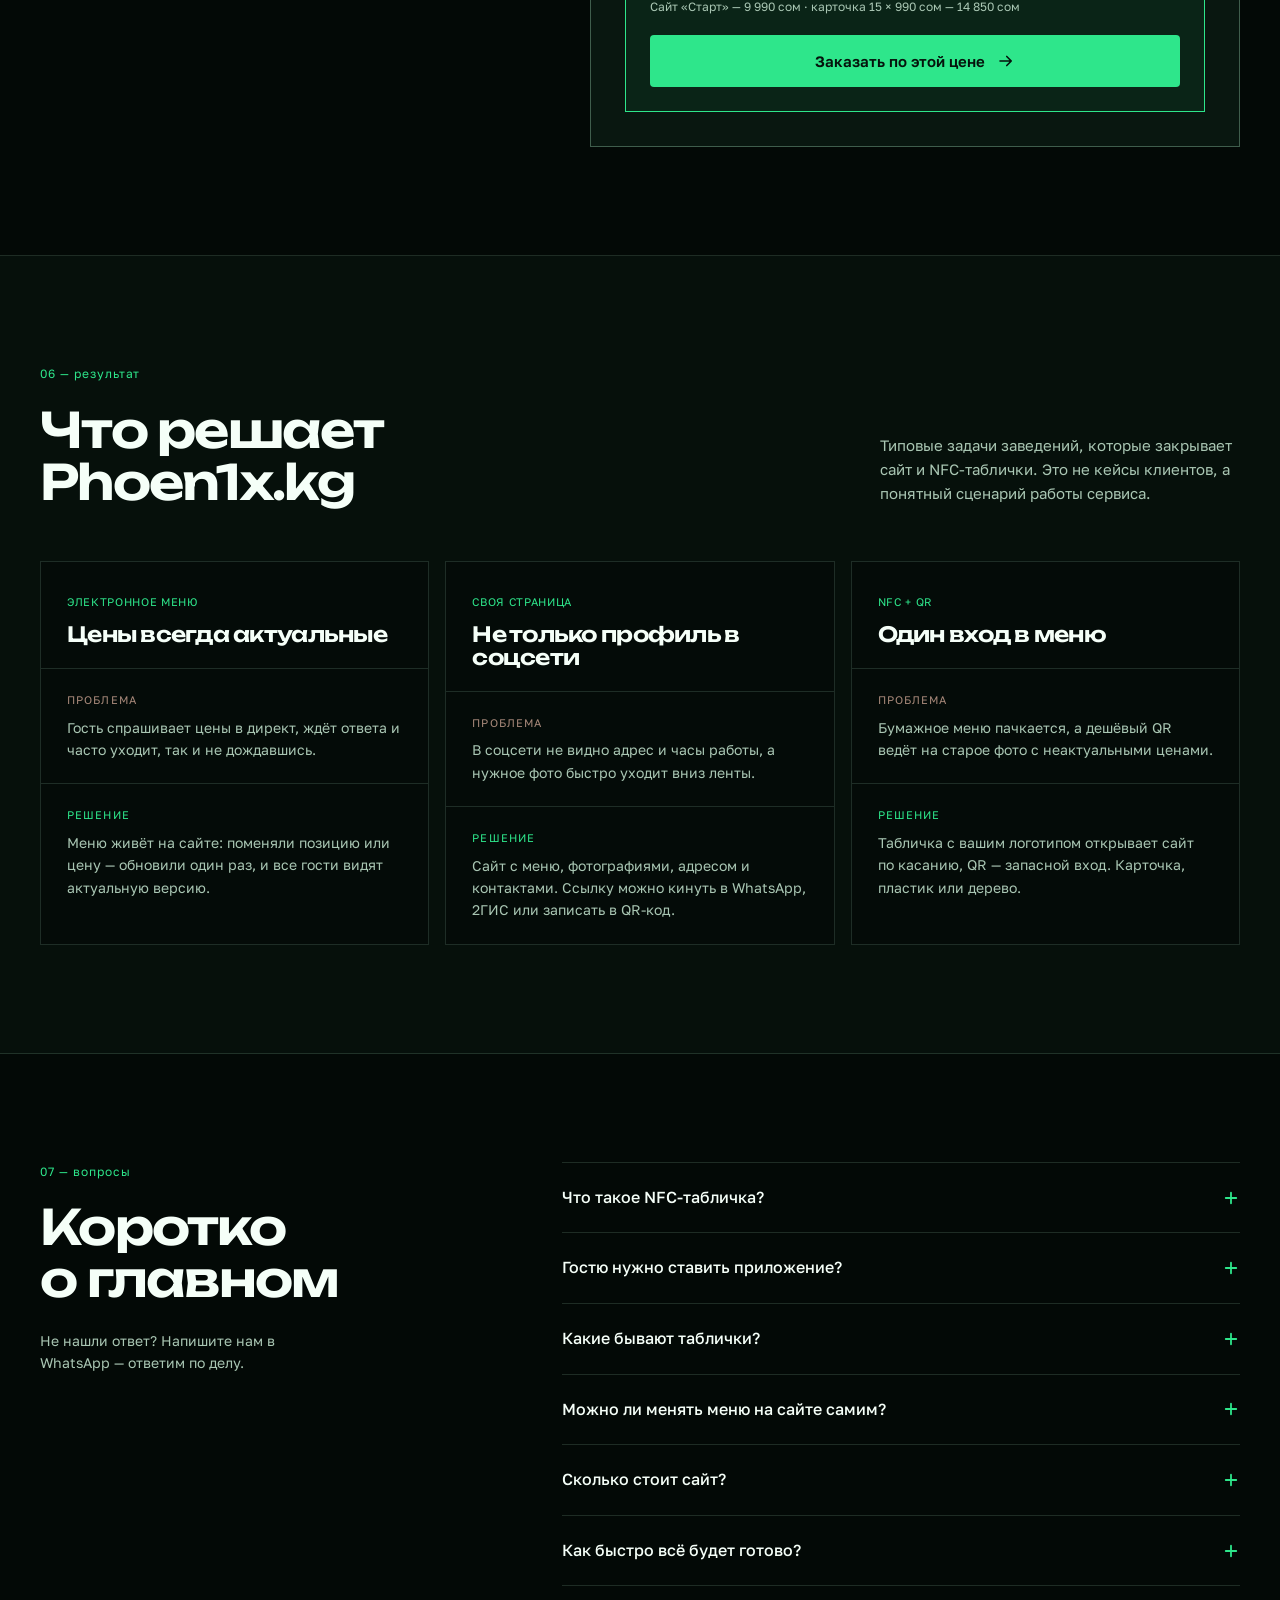
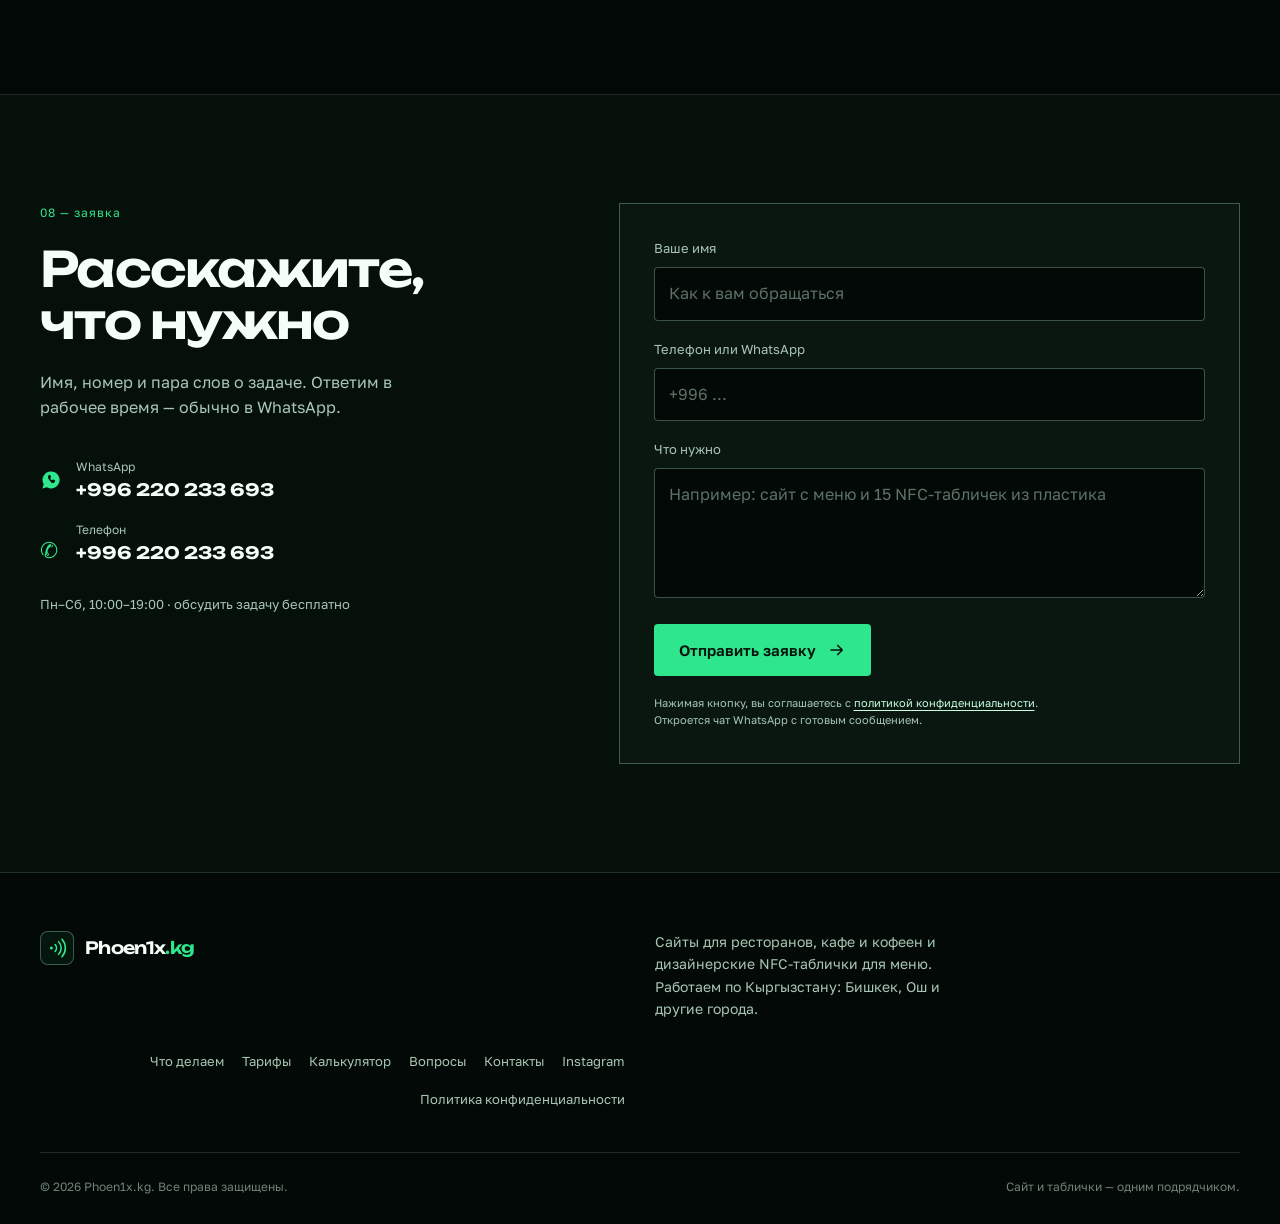
==== commit 2084d4a5: "Fix duplicated region phrase in page title" ====
--- a/index.html
+++ b/index.html
@@ -5,7 +5,7 @@
   <meta name="viewport" content="width=device-width, initial-scale=1">
   <meta name="theme-color" content="#030906">
   <meta name="description" content="Phoen1x.kg — сайты для ресторанов, кафе и кофеен и дизайнерские NFC-таблички по Кыргызстану: карточка, пластик или дерево. Электронное меню по касанию телефона.">
-  <title>Phoen1x.kg — сайты для заведений и NFC-таблички в Кыргызстане в Кыргызстане</title>
+  <title>Phoen1x.kg — сайты для заведений и NFC-таблички в Кыргызстане</title>
   <meta name="robots" content="index, follow">
   <link rel="canonical" href="https://phoenixkg.vercel.app/">
 
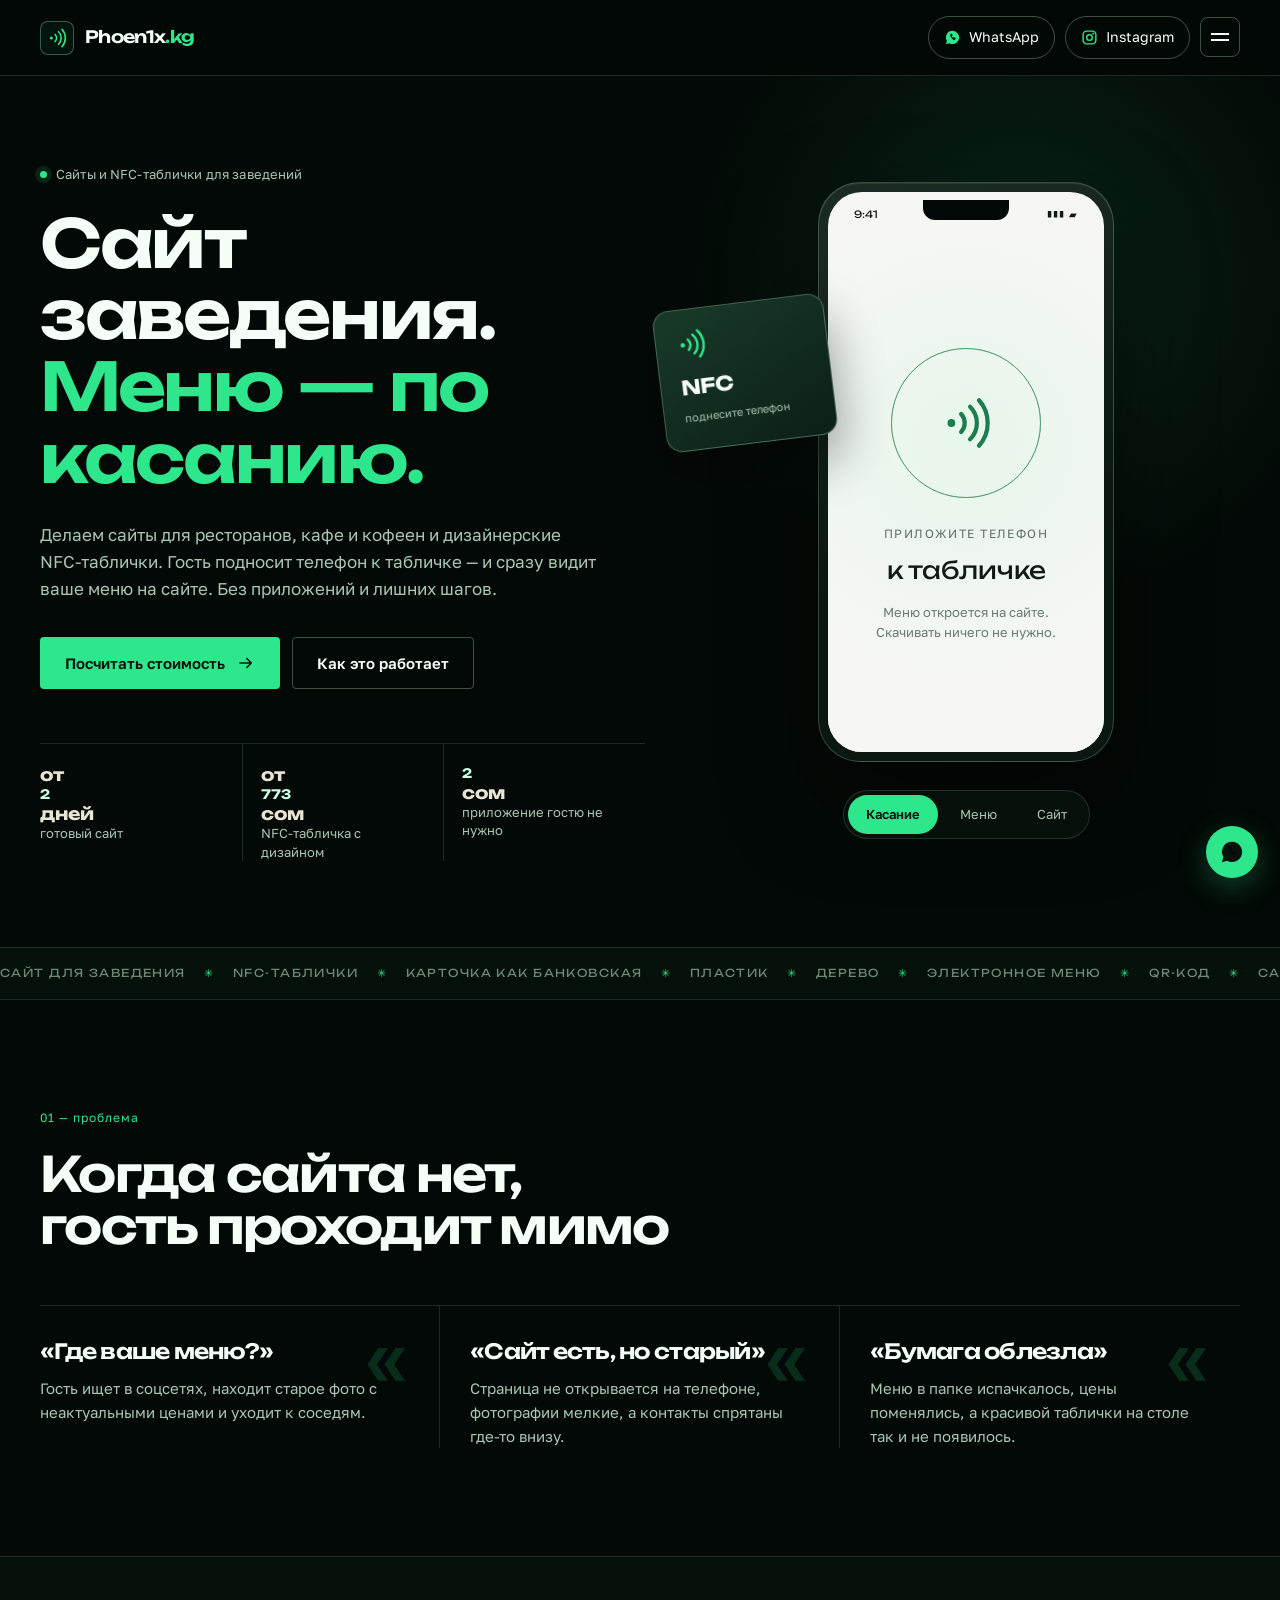
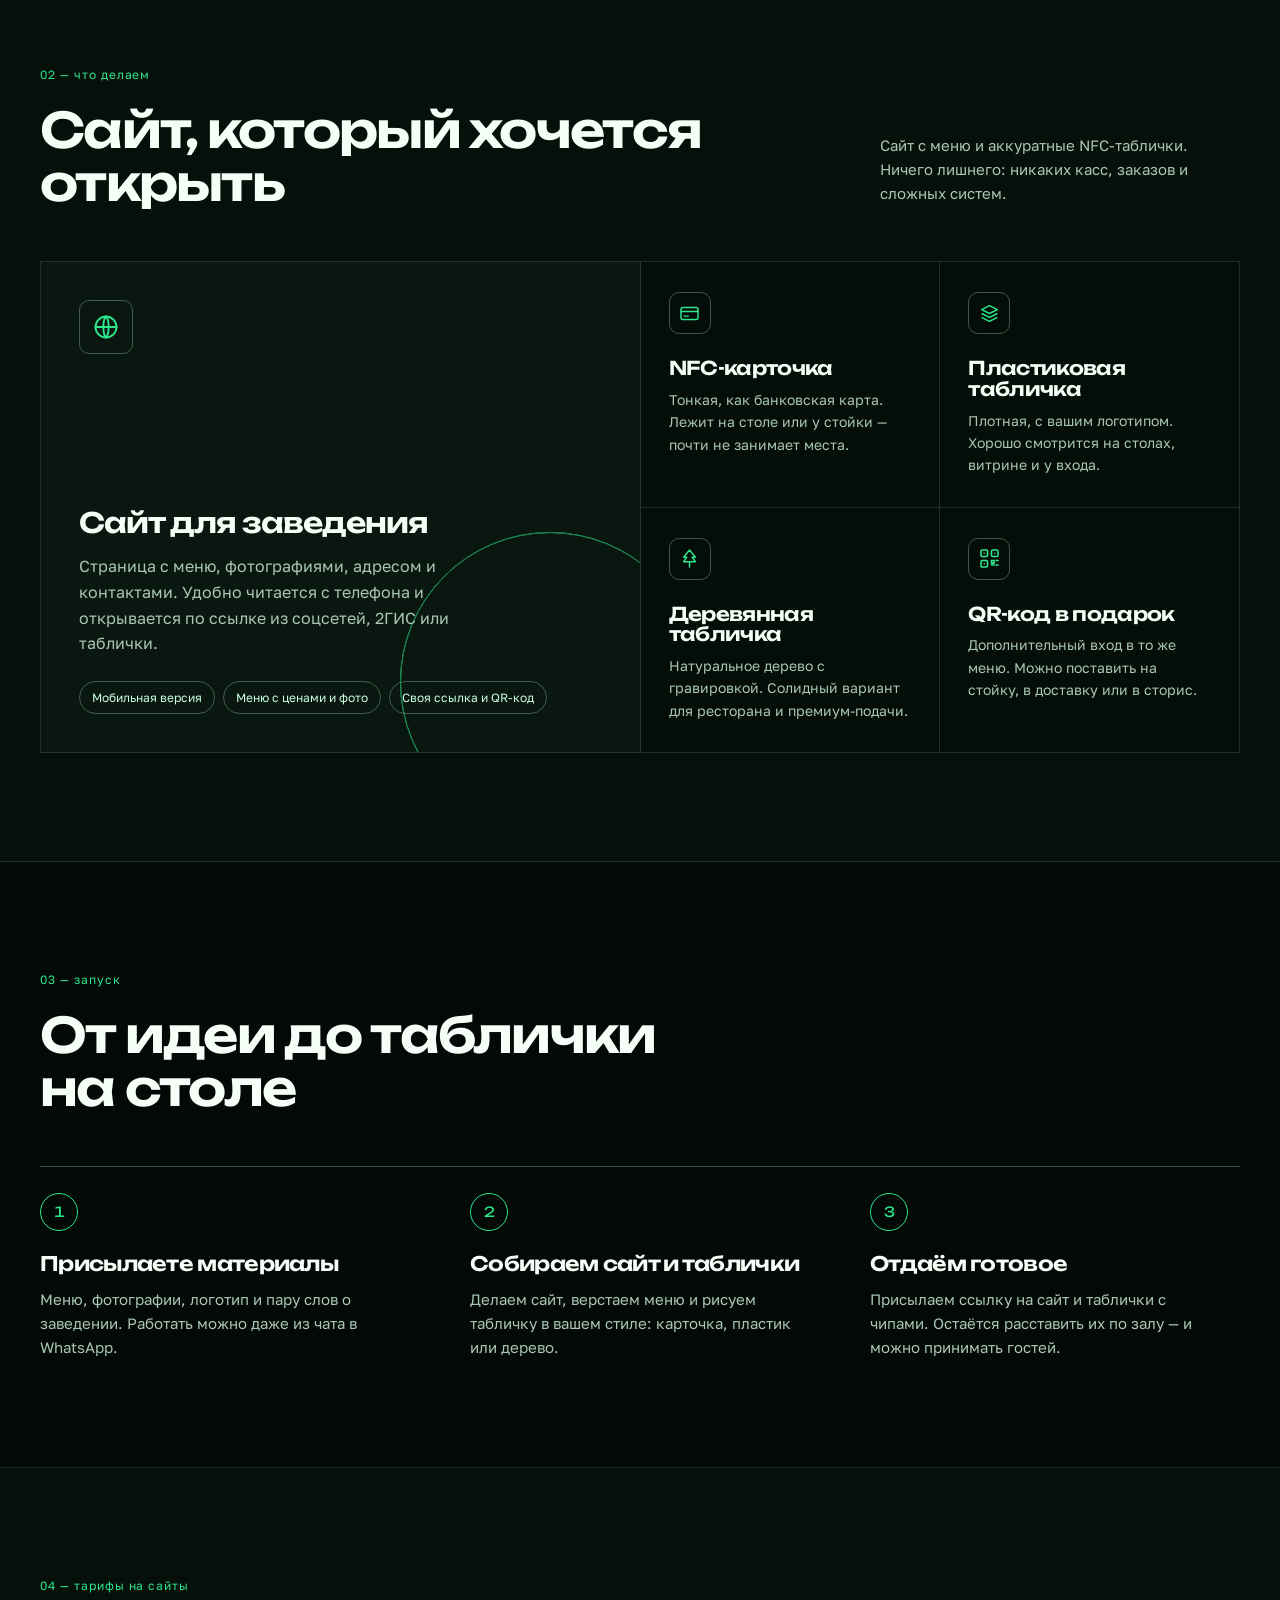
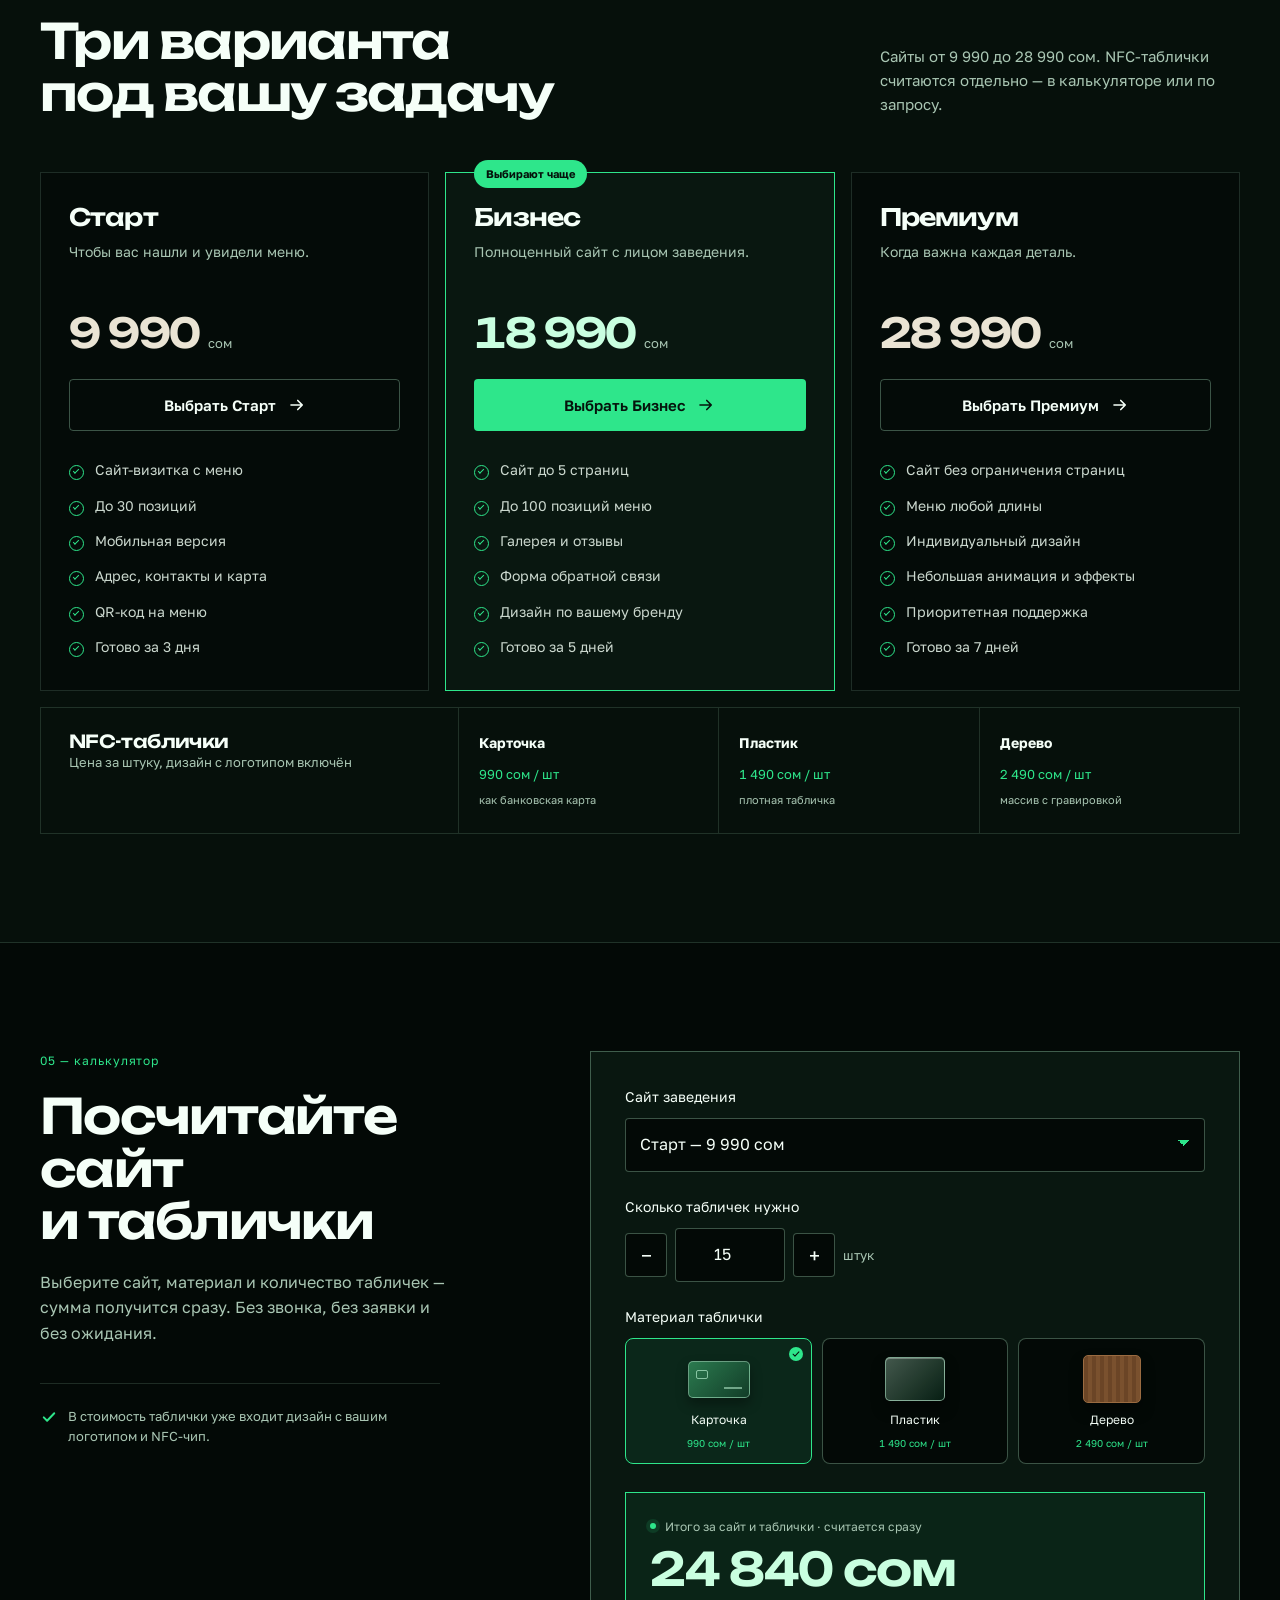
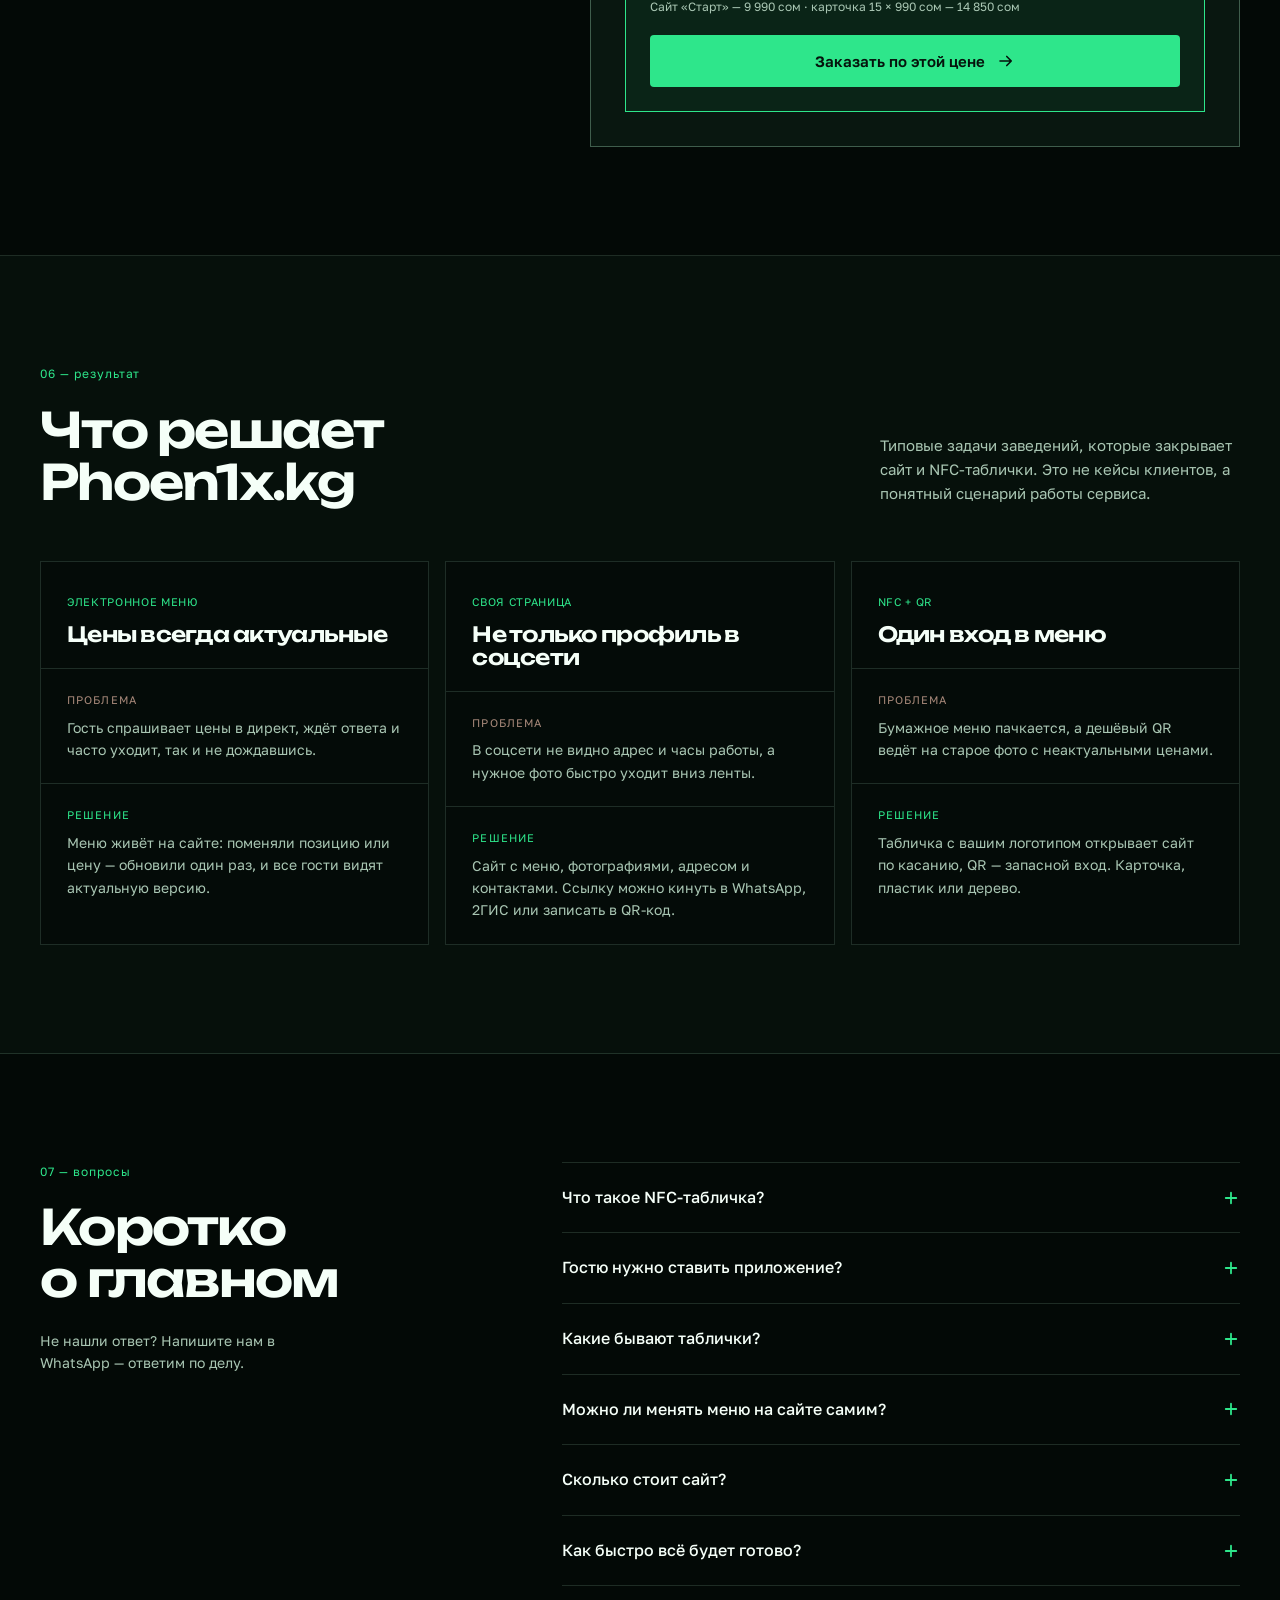
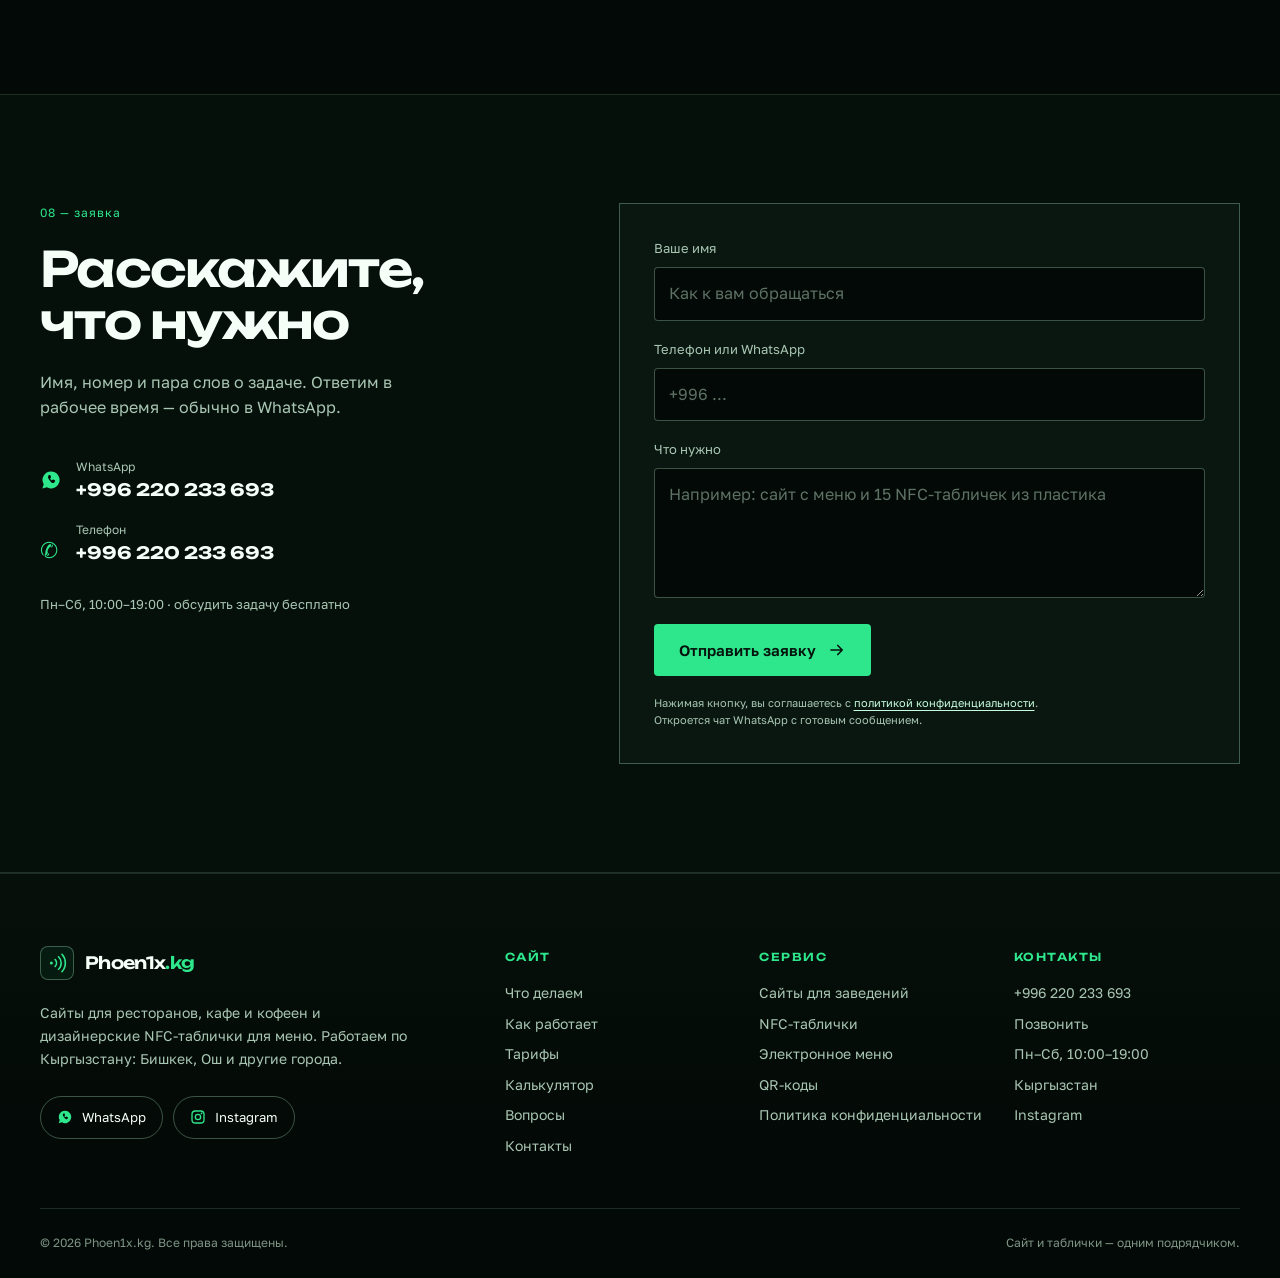
==== commit 2779a009: "Redesign footer with structured columns, social buttons and responsive layout" ====
--- a/index.html
+++ b/index.html
@@ -585,15 +585,49 @@
     </section>
   </main>
 
-  <footer class="site-footer">
-    <div class="container footer-top">
-      <a class="brand" href="#top"><span class="brand-mark"><svg aria-hidden="true"><use href="#i-nfc"/></svg></span><span class="brand-name">Phoen1x<span>.kg</span></span></a>
-      <p>Сайты для ресторанов, кафе и кофеен и дизайнерские NFC-таблички для меню. Работаем по Кыргызстану: Бишкек, Ош и другие города.</p>
-      <nav aria-label="Навигация в подвале">
-        <a href="#features">Что делаем</a><a href="#tariffs">Тарифы</a><a href="#calc">Калькулятор</a><a href="#faq">Вопросы</a><a href="#contact">Контакты</a><a href="https://www.instagram.com/phoen1x.kg/" target="_blank" rel="noopener">Instagram</a><a href="privacy.html">Политика конфиденциальности</a>
-      </nav>
+  <footer class="site-footer" id="footer">
+    <div class="container">
+      <div class="footer-top">
+        <div class="footer-brand">
+          <a class="brand" href="#top"><span class="brand-mark"><svg aria-hidden="true"><use href="#i-nfc"/></svg></span><span class="brand-name">Phoen1x<span>.kg</span></span></a>
+          <p>Сайты для ресторанов, кафе и кофеен и дизайнерские NFC-таблички для меню. Работаем по Кыргызстану: Бишкек, Ош и другие города.</p>
+          <div class="footer-social">
+            <a href="https://wa.me/996220233693" target="_blank" rel="noopener" aria-label="Написать в WhatsApp"><svg aria-hidden="true"><use href="#i-wa"/></svg><span>WhatsApp</span></a>
+            <a href="https://www.instagram.com/phoen1x.kg/" target="_blank" rel="noopener" aria-label="Instagram Phoen1x.kg"><svg aria-hidden="true"><use href="#i-instagram"/></svg><span>Instagram</span></a>
+          </div>
+        </div>
+
+        <nav class="footer-nav" aria-label="Навигация в подвале">
+          <div class="footer-col">
+            <h3>Сайт</h3>
+            <a href="#features">Что делаем</a>
+            <a href="#how">Как работает</a>
+            <a href="#tariffs">Тарифы</a>
+            <a href="#calc">Калькулятор</a>
+            <a href="#faq">Вопросы</a>
+            <a href="#contact">Контакты</a>
+          </div>
+          <div class="footer-col">
+            <h3>Сервис</h3>
+            <a href="#features">Сайты для заведений</a>
+            <a href="#features">NFC-таблички</a>
+            <a href="#features">Электронное меню</a>
+            <a href="#features">QR-коды</a>
+            <a href="privacy.html">Политика конфиденциальности</a>
+          </div>
+          <div class="footer-col">
+            <h3>Контакты</h3>
+            <a href="https://wa.me/996220233693" target="_blank" rel="noopener">+996 220 233 693</a>
+            <a href="tel:+996220233693">Позвонить</a>
+            <span>Пн–Сб, 10:00–19:00</span>
+            <span>Кыргызстан</span>
+            <a href="https://www.instagram.com/phoen1x.kg/" target="_blank" rel="noopener">Instagram</a>
+          </div>
+        </nav>
+      </div>
+
+      <div class="footer-bottom"><span>© 2026 Phoen1x.kg. Все права защищены.</span><span>Сайт и таблички — одним подрядчиком.</span></div>
     </div>
-    <div class="container footer-bottom"><span>© 2026 Phoen1x.kg. Все права защищены.</span><span>Сайт и таблички — одним подрядчиком.</span></div>
   </footer>
 
   <a class="floating-wa" href="https://wa.me/996220233693" target="_blank" rel="noopener" aria-label="Написать в WhatsApp"><svg aria-hidden="true"><use href="#i-wa"/></svg></a>
--- a/styles.css
+++ b/styles.css
@@ -447,12 +447,33 @@
 .form-status { font-size: 13px; color: var(--green); }
 
 /* Footer */
-.site-footer { padding: 58px 0 28px; }
-.footer-top { display: grid; grid-template-columns: 1fr 1fr; gap: 30px; align-items: start; padding-bottom: 42px; }
-.footer-top p { color: var(--muted); font-size: 14px; max-width: 320px; }
-.footer-top nav { display: flex; flex-wrap: wrap; gap: 18px; justify-content: flex-end; font-size: 13px; color: var(--muted); }
-.footer-top nav a:hover { color: var(--green); }
-.footer-bottom { display: flex; justify-content: space-between; gap: 20px; padding-top: 24px; border-top: 1px solid var(--line); font-size: 12px; color: #6f8376; }
+.site-footer {
+  padding: 72px 0 26px;
+  border-top: 1px solid var(--line);
+  background: linear-gradient(180deg, var(--bg-soft), var(--bg) 70%);
+}
+.footer-top { display: grid; grid-template-columns: minmax(260px, 1fr) minmax(0, 1.8fr); gap: 56px; padding-bottom: 52px; }
+.footer-brand p { margin-top: 20px; color: var(--muted); font-size: 14px; line-height: 1.65; max-width: 380px; }
+.footer-social { display: flex; flex-wrap: wrap; gap: 10px; margin-top: 26px; }
+.footer-social a {
+  display: inline-flex; align-items: center; gap: 9px;
+  padding: 10px 16px; border: 1px solid var(--line-strong); border-radius: 100px;
+  font-size: 13px; transition: border-color .2s, background .2s, color .2s;
+}
+.footer-social a:hover { border-color: var(--green); background: rgba(46,230,139,.08); color: var(--green-soft); }
+.footer-social svg { width: 16px; height: 16px; color: var(--green); }
+
+.footer-nav { display: grid; grid-template-columns: repeat(3, minmax(0, 1fr)); gap: 28px; padding-top: 6px; }
+.footer-col { display: flex; flex-direction: column; align-items: flex-start; gap: 11px; }
+.footer-col h3 {
+  font-family: "Unbounded", sans-serif; font-size: 11px; font-weight: 600;
+  letter-spacing: .14em; text-transform: uppercase; color: var(--green);
+  margin: 0 0 8px;
+}
+.footer-col a, .footer-col span { color: var(--muted); font-size: 14px; line-height: 1.4; transition: color .2s; }
+.footer-col a:hover { color: var(--text); }
+
+.footer-bottom { display: flex; justify-content: space-between; gap: 20px; padding-top: 24px; border-top: 1px solid var(--line); font-size: 12px; color: #7e9586; }
 
 .floating-wa { position: fixed; right: 22px; bottom: 22px; z-index: 40; width: 52px; height: 52px; display: grid; place-items: center; border-radius: 50%; background: var(--green); color: #05130c; box-shadow: 0 10px 30px rgba(46,230,139,.25); transition: transform .2s, background .2s; }
 .floating-wa svg { width: 26px; height: 26px; }
@@ -521,8 +542,8 @@
   .tariff-featured { order: -1; }
   .case-grid { grid-template-columns: 1fr; }
   .calc-grid, .faq-grid, .contact-grid { grid-template-columns: 1fr; gap: 38px; }
-  .footer-top { grid-template-columns: 1fr; }
-  .footer-top nav { justify-content: flex-start; }
+  .footer-top { grid-template-columns: 1fr; gap: 40px; }
+  .footer-nav { grid-template-columns: repeat(2, minmax(0, 1fr)); gap: 32px 24px; }
   .footer-bottom { flex-direction: column; gap: 8px; }
 }
 
@@ -558,6 +579,11 @@
   .plate-visual { transform: scale(.88); }
   .section-head h2, .calc-copy h2, .contact-copy h2 { font-size: 30px; }
   .ticker-track span { font-size: 10px; }
+  .site-footer { padding: 56px 0 24px; }
+  .footer-nav { gap: 26px 16px; }
+  .footer-col { gap: 9px; }
+  .footer-col h3 { margin-bottom: 4px; }
+  .footer-social a { flex: 1 1 auto; justify-content: center; }
 }
 
 /* ---------- Появление при прокрутке ---------- */
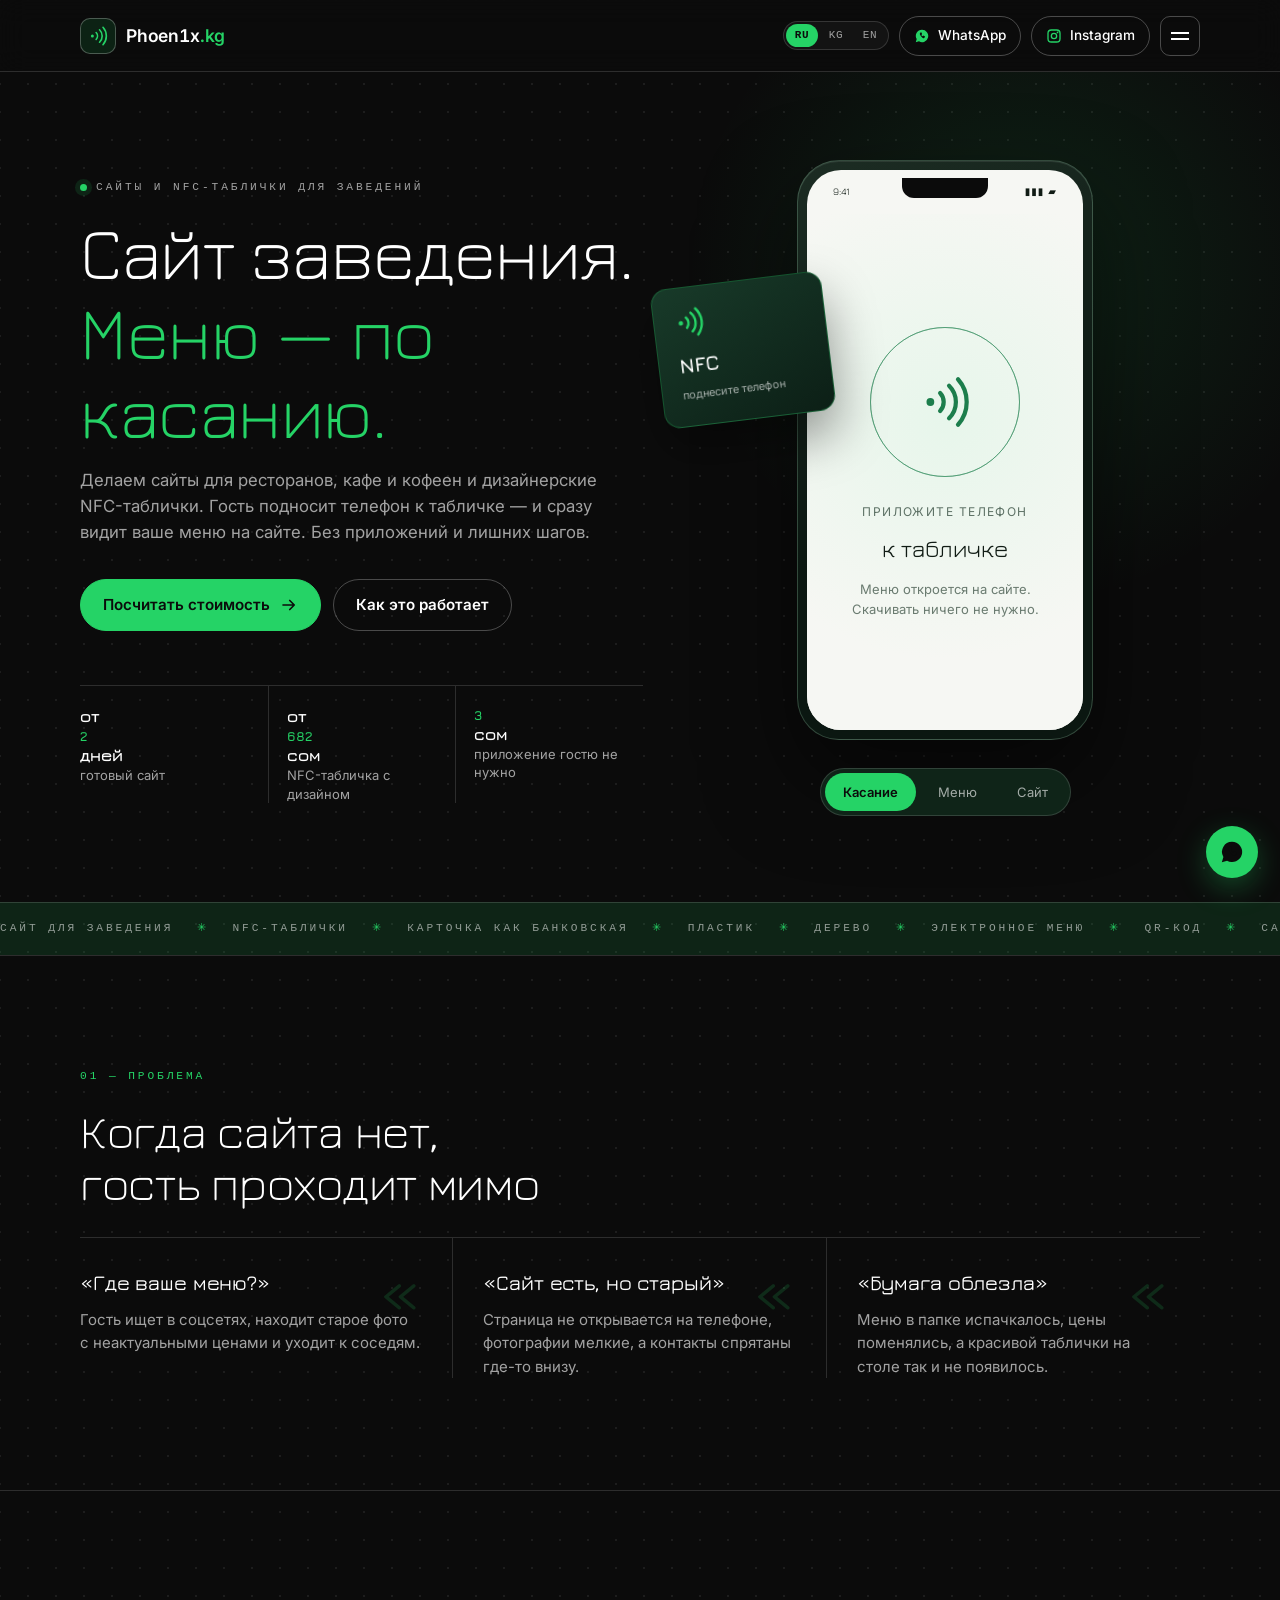
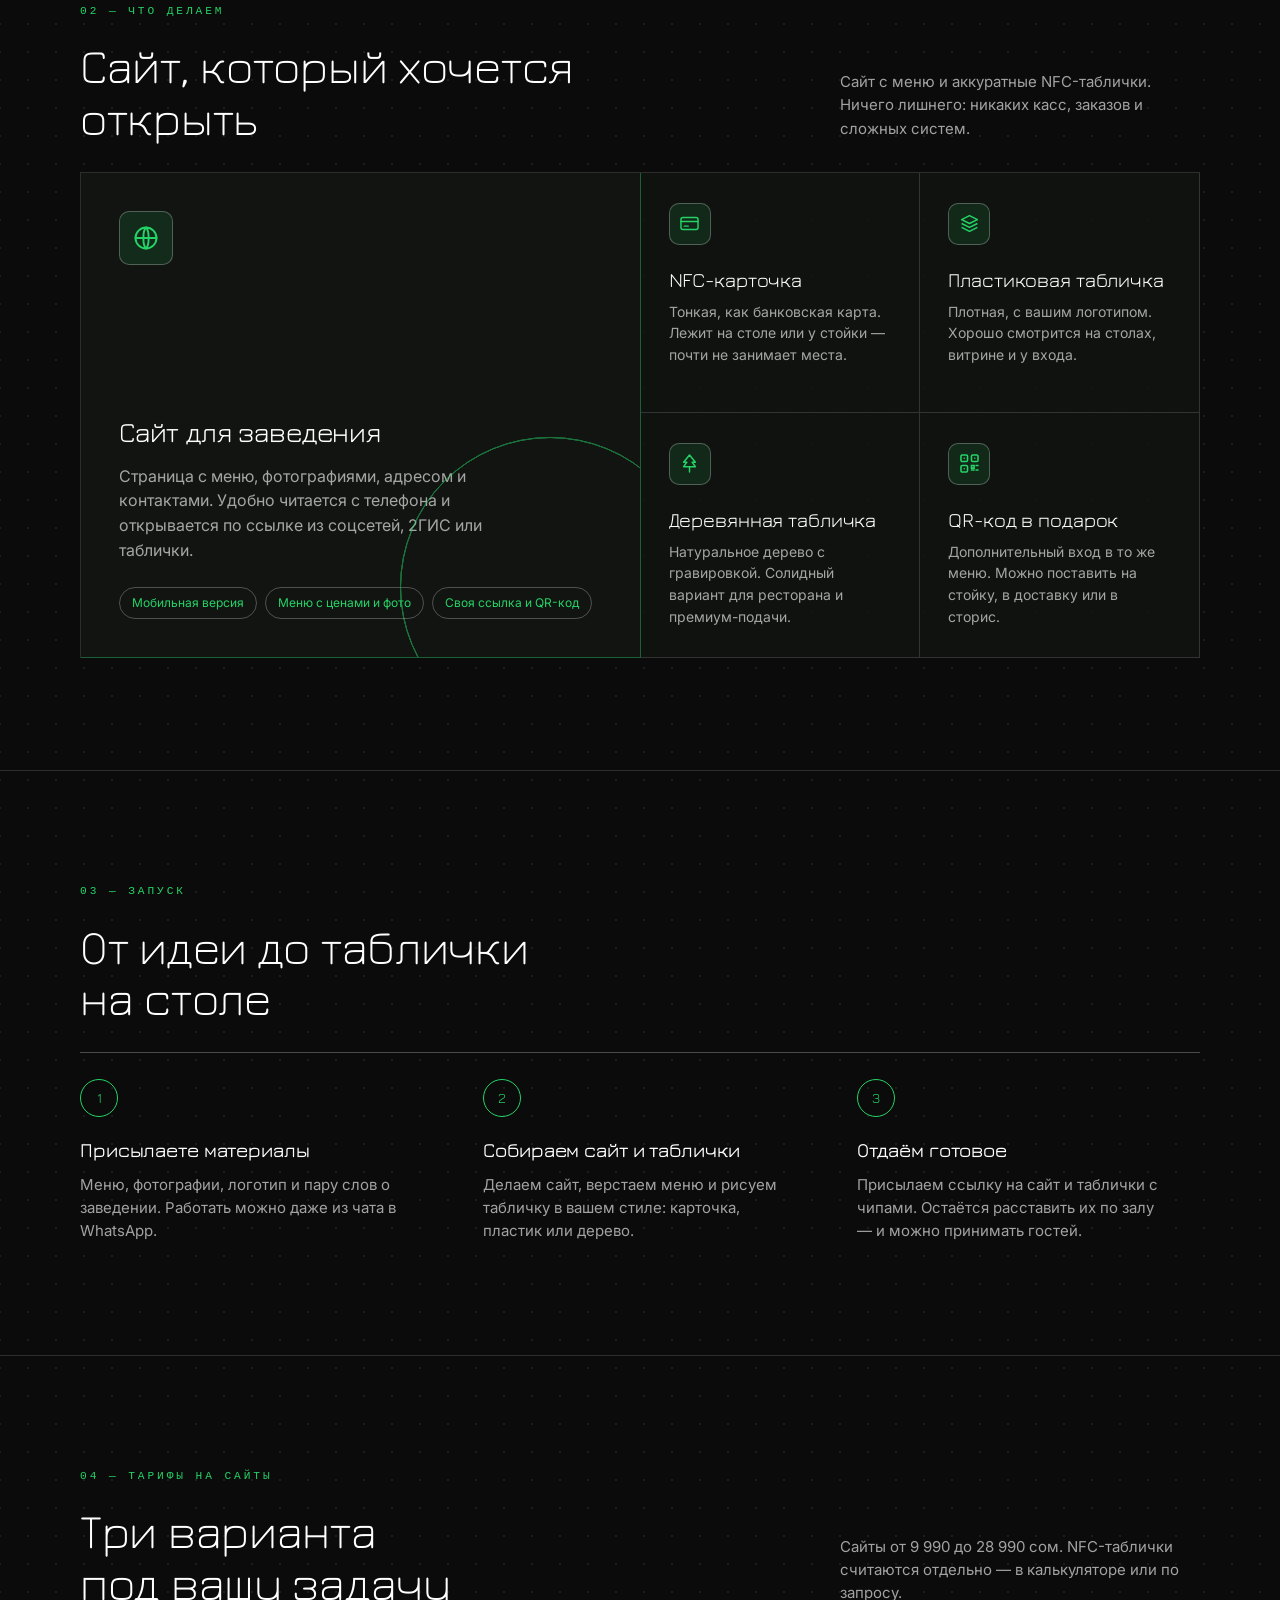
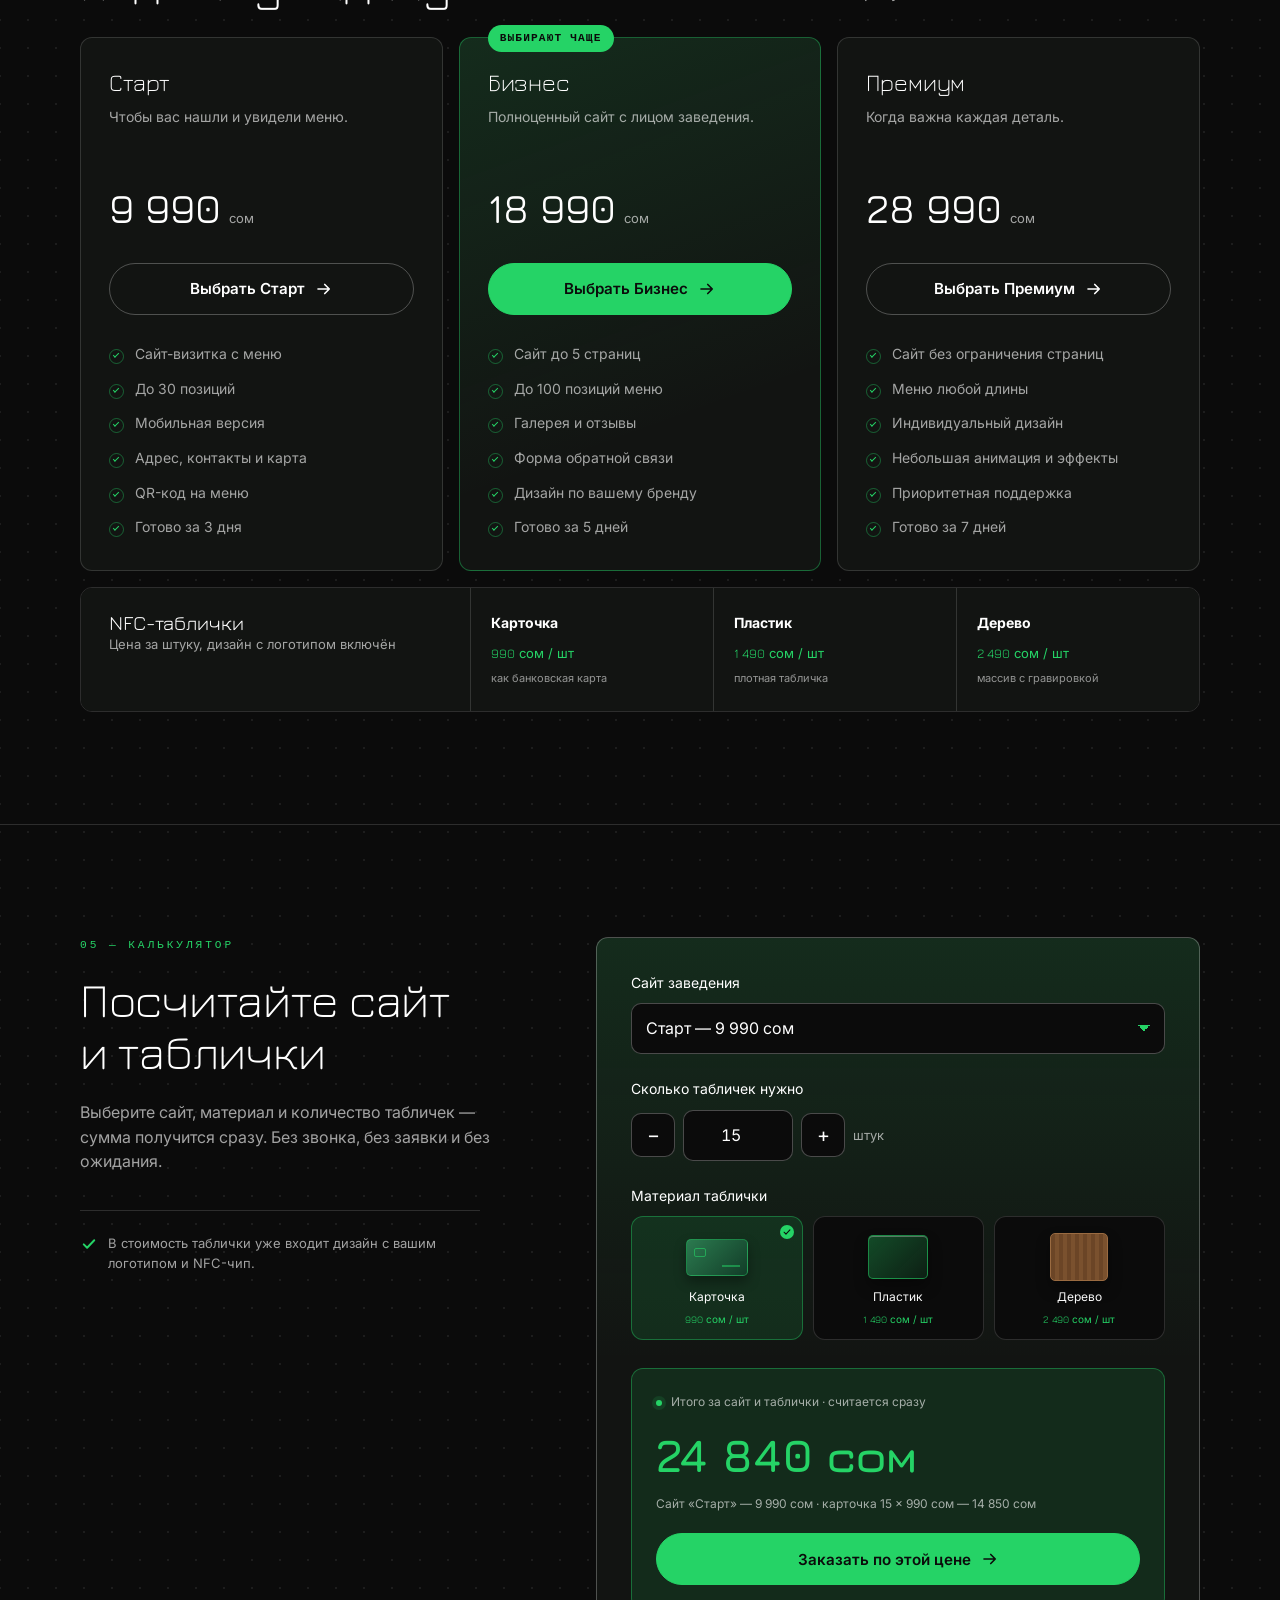
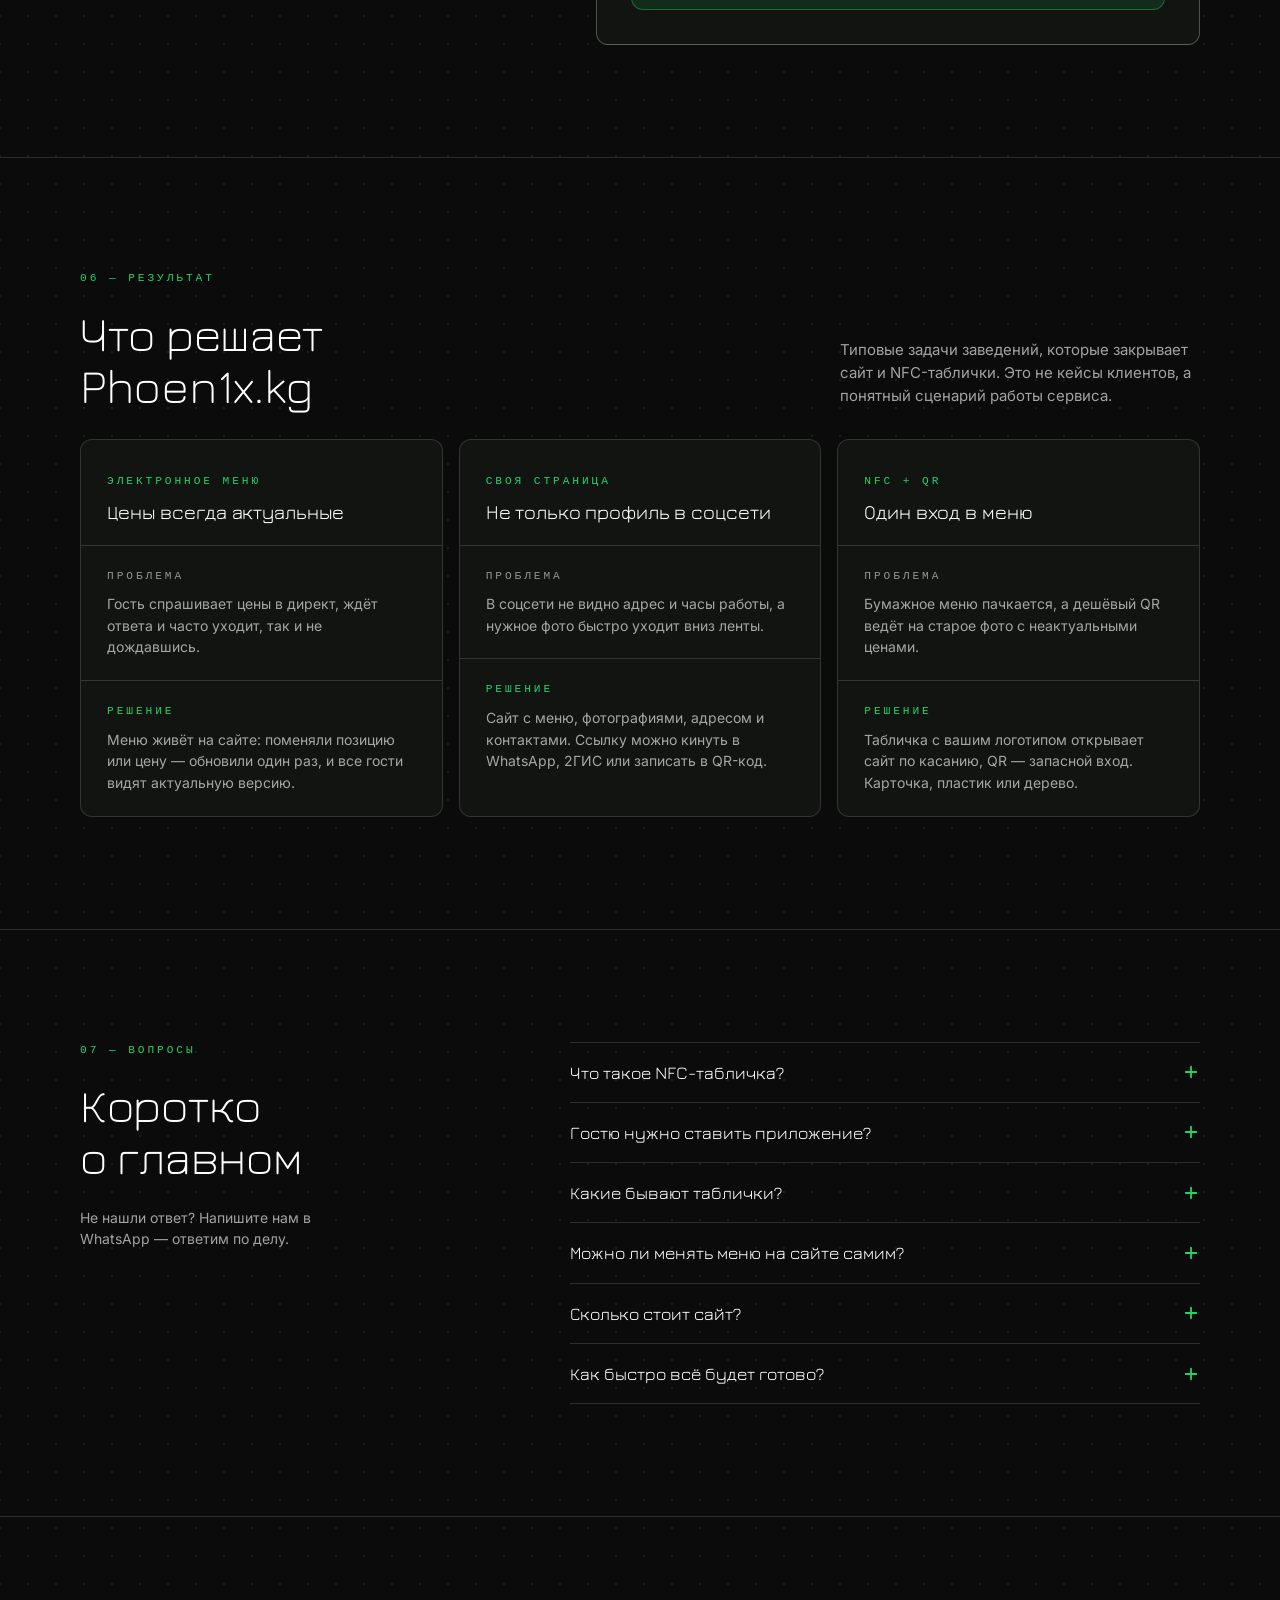
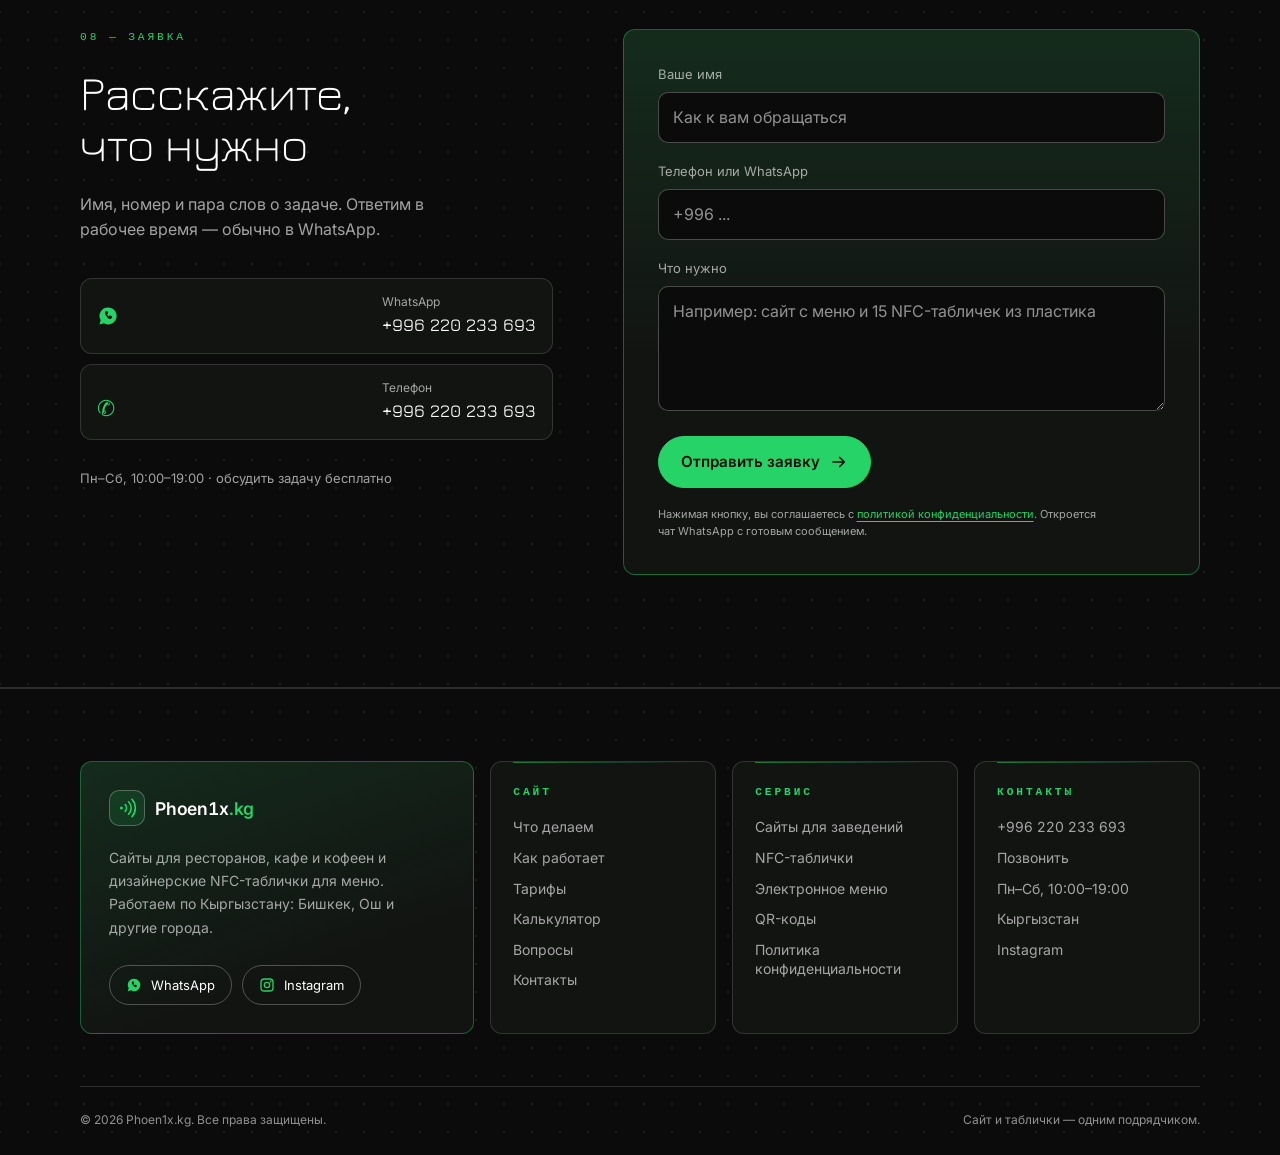
==== commit ccdb2fd5: "Add RU/KY/EN language switcher and iweb visual style" ====
--- a/index.html
+++ b/index.html
@@ -3,20 +3,20 @@
 <head>
   <meta charset="utf-8">
   <meta name="viewport" content="width=device-width, initial-scale=1">
-  <meta name="theme-color" content="#030906">
+  <meta name="theme-color" content="#0b0b0b">
   <meta name="description" content="Phoen1x.kg — сайты для ресторанов, кафе и кофеен и дизайнерские NFC-таблички по Кыргызстану: карточка, пластик или дерево. Электронное меню по касанию телефона.">
-  <title>Phoen1x.kg — сайты для заведений и NFC-таблички в Кыргызстане</title>
+  <title>Phoen1x.kg - Цифровое решение | NFC меню</title>
   <meta name="robots" content="index, follow">
   <link rel="canonical" href="https://phoenixkg.vercel.app/">
 
   <meta property="og:type" content="website">
   <meta property="og:site_name" content="Phoen1x.kg">
-  <meta property="og:title" content="Phoen1x.kg — сайты для заведений и NFC-таблички в Кыргызстане">
+  <meta property="og:title" content="Phoen1x.kg - Цифровое решение | NFC меню">
   <meta property="og:description" content="Сайты для ресторанов, кафе и кофеен и дизайнерские NFC-таблички. Меню по касанию телефона — без приложений.">
   <meta property="og:url" content="https://phoenixkg.vercel.app/">
   <meta property="og:locale" content="ru_RU">
   <meta name="twitter:card" content="summary">
-  <meta name="twitter:title" content="Phoen1x.kg — сайты для заведений и NFC-таблички в Кыргызстане">
+  <meta name="twitter:title" content="Phoen1x.kg - Цифровое решение | NFC меню">
   <meta name="twitter:description" content="Сайты для заведений и NFC-таблички: карточка, пластик или дерево.">
 
   <!-- После подтверждения прав в Яндекс.Вебмастере и Google Search Console вставьте сюда выданные meta-теги:
@@ -53,7 +53,7 @@
         "@type": "WebPage",
         "@id": "https://phoenixkg.vercel.app/#webpage",
         "url": "https://phoenixkg.vercel.app/",
-        "name": "Phoen1x.kg — сайты для заведений и NFC-таблички в Кыргызстане",
+        "name": "Phoen1x.kg - Цифровое решение | NFC меню",
         "isPartOf": { "@id": "https://phoenixkg.vercel.app/#website" },
         "about": { "@id": "https://phoenixkg.vercel.app/#organization" },
         "inLanguage": "ru"
@@ -114,10 +114,10 @@
   }
   </script>
 
-  <link rel="icon" href="data:image/svg+xml,%3Csvg xmlns='http://www.w3.org/2000/svg' viewBox='0 0 64 64'%3E%3Crect width='64' height='64' rx='14' fill='%23030906'/%3E%3Cpath d='M22 24a14 14 0 0 1 0 16M30 19a23 23 0 0 1 0 26M38 14a32 32 0 0 1 0 36' fill='none' stroke='%232EE68B' stroke-width='4' stroke-linecap='round'/%3E%3Ccircle cx='15' cy='32' r='3.5' fill='%232EE68B'/%3E%3C/svg%3E">
+  <link rel="icon" href="data:image/svg+xml,%3Csvg xmlns='http://www.w3.org/2000/svg' viewBox='0 0 64 64'%3E%3Crect width='64' height='64' rx='14' fill='%230b0b0b'/%3E%3Cpath d='M22 24a14 14 0 0 1 0 16M30 19a23 23 0 0 1 0 26M38 14a32 32 0 0 1 0 36' fill='none' stroke='%2325d366' stroke-width='4' stroke-linecap='round'/%3E%3Ccircle cx='15' cy='32' r='3.5' fill='%2325d366'/%3E%3C/svg%3E">
   <link rel="preconnect" href="https://fonts.googleapis.com">
   <link rel="preconnect" href="https://fonts.gstatic.com" crossorigin>
-  <link href="https://fonts.googleapis.com/css2?family=Golos+Text:wght@400;500;600;700&family=Unbounded:wght@500;600;700;800&display=swap" rel="stylesheet">
+  <link href="https://fonts.googleapis.com/css2?family=Inter:wght@300;400;500;600;700&family=Jura:wght@300;400;500;600;700&display=swap" rel="stylesheet">
   <link rel="stylesheet" href="styles.css">
 </head>
 <body>
@@ -157,7 +157,7 @@
     </symbol>
     <symbol id="i-wa" viewBox="0 0 32 32">
       <path d="M16 3.5a12.3 12.3 0 0 0-10.6 18.6L3.5 28.5l6.5-1.8A12.4 12.4 0 1 0 16 3.5Z" fill="currentColor"/>
-      <path d="M12.3 9.6c.4-.7.8-.7 1.2-.7h1c.4 0 .8.3.9.8l.6 2.1c.1.4 0 .7-.3 1l-1 1.1c.4 1 1.2 2.1 2.4 2.8l1.2-1.2c.3-.3.7-.4 1-.2l2.2 1c.4.2.6.5.5.9-.2 1.4-1.2 2.7-1.6 2.9-.5.3-2.1 1.2-4.2-1-2-2.1-3.5-4.3-4.3-6.1-.4-1-.3-1.9.1-2.4l.3-.9Z" fill="#030906"/>
+      <path d="M12.3 9.6c.4-.7.8-.7 1.2-.7h1c.4 0 .8.3.9.8l.6 2.1c.1.4 0 .7-.3 1l-1 1.1c.4 1 1.2 2.1 2.4 2.8l1.2-1.2c.3-.3.7-.4 1-.2l2.2 1c.4.2.6.5.5.9-.2 1.4-1.2 2.7-1.6 2.9-.5.3-2.1 1.2-4.2-1-2-2.1-3.5-4.3-4.3-6.1-.4-1-.3-1.9.1-2.4l.3-.9Z" fill="#0b0b0b"/>
     </symbol>
     <symbol id="i-plus" viewBox="0 0 24 24">
       <path d="M12 5v14M5 12h14" fill="none" stroke="currentColor" stroke-width="2.4" stroke-linecap="round"/>
@@ -188,6 +188,11 @@
       </nav>
 
       <div class="header-actions">
+        <div class="lang-switch" role="group" aria-label="Язык / Тил / Language">
+          <button type="button" data-lang="ru" class="is-active" aria-pressed="true">RU</button>
+          <button type="button" data-lang="ky" aria-pressed="false">KG</button>
+          <button type="button" data-lang="en" aria-pressed="false">EN</button>
+        </div>
         <a class="header-wa" id="headerWa" href="https://wa.me/996220233693" target="_blank" rel="noopener">
           <svg aria-hidden="true"><use href="#i-wa"/></svg><span>WhatsApp</span>
         </a>
@@ -632,6 +637,7 @@
 
   <a class="floating-wa" href="https://wa.me/996220233693" target="_blank" rel="noopener" aria-label="Написать в WhatsApp"><svg aria-hidden="true"><use href="#i-wa"/></svg></a>
 
+  <script src="i18n.js"></script>
   <script src="script.js"></script>
 </body>
 </html>
--- a/styles.css
+++ b/styles.css
@@ -4,21 +4,32 @@
    ========================================================= */
 
 :root {
-  --bg: #030906;
-  --bg-soft: #06100b;
-  --panel: #091710;
-  --panel-2: #0d2016;
-  --line: rgba(190, 255, 215, .14);
-  --line-strong: rgba(190, 255, 215, .3);
-  --text: #f5fff8;
-  --muted: #a9c6b3;
-  --green: #2ee68b;
-  --green-soft: #c9ffe0;
-  --cream: #eae4d4;
-  --radius: 4px;
-  --container: 1200px;
-  --header-h: 76px;
+  /* Точные токены iweb.kg */
+  --bg: #0b0b0b;
+  --bg2: #121412;
+  --bg3: #1a1e1b;
+  --bg-soft: #0f2418;
+  --panel: var(--bg2);
+  --panel-2: var(--bg3);
+  --fg: #fff;
+  --text: var(--fg);
+  --muted: #ffffff9e;
+  --faint: #ffffff8c;
+  --hair: #ffffff24;
+  --hair2: #ffffff42;
+  --line: var(--hair);
+  --line-strong: var(--hair2);
+  --green: #25d366;
+  --green-soft: #25d3661f;
+  --green-border: #25d36666;
+  --cream: var(--fg);
+  --radius: 12px;
+  --container: 1120px;
+  --header-h: 72px;
   --ease: cubic-bezier(.2, .7, .2, 1);
+  --display: "Jura", "Inter", system-ui, sans-serif;
+  --mono: "Geist Mono", ui-monospace, "SF Mono", Menlo, monospace;
+  --body-font: "Inter", system-ui, -apple-system, "Segoe UI", Roboto, sans-serif;
 }
 
 *, *::before, *::after { box-sizing: border-box; }
@@ -27,21 +38,32 @@
 
 body {
   margin: 0;
-  background: var(--bg);
-  color: var(--text);
-  font-family: "Golos Text", system-ui, -apple-system, sans-serif;
+  background-color: var(--bg);
+  background-image: radial-gradient(#ffffff13 1px, #0000 1.4px);
+  background-position: 14px 14px;
+  background-size: 28px 28px;
+  color: var(--fg);
+  font-family: var(--body-font);
   font-size: 16px;
-  line-height: 1.6;
+  line-height: 1.55;
   -webkit-font-smoothing: antialiased;
   overflow-x: hidden;
 }
 
-h1, h2, h3, .brand-name, .tariff-price strong, #estimate {
-  font-family: "Unbounded", "Golos Text", sans-serif;
-  font-weight: 600;
-  letter-spacing: -.035em;
+h1, h2, h3 {
+  font-family: var(--display);
+  font-weight: 300;
+  letter-spacing: -.006em;
   line-height: 1.08;
   margin: 0;
+  text-wrap: balance;
+}
+h1 { font-size: clamp(2.5rem, 7.5vw, 4.6rem); }
+h2 { font-size: clamp(1.9rem, 5vw, 3rem); }
+h3 { font-size: 1.25rem; font-weight: 500; }
+.brand-name, .tariff-price strong, #estimate, .roll-number {
+  font-family: var(--display);
+  font-variant-numeric: tabular-nums;
 }
 
 p { margin: 0; }
@@ -58,7 +80,7 @@
 
 /* Числа-одометры: фиксированная ширина цифр, без дёргания вёрстки */
 .roll-number { display: inline-block; font-variant-numeric: tabular-nums; transition: color .3s; }
-.roll-number.is-rolling { color: var(--green-soft); }
+.roll-number.is-rolling { color: var(--green); }
 .tariff-price strong .roll-number { color: inherit; font-size: inherit; }
 #estimate { font-variant-numeric: tabular-nums; }
 
@@ -69,19 +91,20 @@
 .site-header {
   position: sticky; top: 0; z-index: 50;
   height: var(--header-h);
-  background: rgba(3, 9, 6, .88);
-  backdrop-filter: blur(18px);
-  border-bottom: 1px solid var(--line);
-}
-.header-inner { height: 100%; display: flex; align-items: center; gap: 20px; }
-.brand { display: inline-flex; align-items: center; gap: 11px; flex: none; }
+  background: #0b0b0bd1;
+  -webkit-backdrop-filter: blur(14px);
+  backdrop-filter: blur(14px);
+  border-bottom: 1px solid var(--hair);
+}
+.header-inner { height: 100%; display: flex; align-items: center; gap: 14px; }
+.brand { display: inline-flex; align-items: center; gap: 10px; flex: none; }
 .brand-mark {
-  width: 34px; height: 34px; display: grid; place-items: center;
-  border: 1px solid var(--line-strong); border-radius: 8px;
-  color: var(--green); background: rgba(46, 230, 139, .06);
+  width: 36px; height: 36px; display: grid; place-items: center;
+  border: 1px solid var(--hair2); border-radius: 10px;
+  color: var(--green); background: var(--green-soft);
 }
 .brand-mark svg { width: 20px; height: 20px; }
-.brand-name { font-size: 17px; letter-spacing: -.04em; }
+.brand-name { font-family: var(--body-font); font-size: 1.1rem; font-weight: 600; letter-spacing: -.01em; }
 .brand-name span { color: var(--green); }
 
 /* Ссылки убраны из строки шапки — меню выезжает по кнопке на любом экране */
@@ -89,7 +112,7 @@
   position: fixed; top: var(--header-h); left: 0; right: 0; z-index: 49;
   display: flex; flex-direction: column; align-items: stretch; gap: 0;
   margin: 0; padding: 12px max(16px, calc((100% - var(--container)) / 2)) 24px;
-  background: var(--bg-soft); border-bottom: 1px solid var(--line);
+  background: #0b0b0bf5; border-bottom: 1px solid var(--hair);
   transform: translateY(-130%); visibility: hidden; pointer-events: none;
   transition: transform .3s var(--ease), visibility 0s linear .3s;
 }
@@ -97,72 +120,92 @@
   transform: translateY(0); visibility: visible; pointer-events: auto;
   transition: transform .3s var(--ease), visibility 0s;
 }
-.nav a { padding: 13px 4px; border-bottom: 1px solid var(--line); color: var(--muted); font-size: 15px; transition: color .2s; }
-.nav a:hover { color: var(--text); }
+.nav a { padding: 13px 4px; border-bottom: 1px solid var(--hair); color: var(--muted); font-size: .9rem; transition: color .2s; }
+.nav a:hover { color: var(--fg); }
 .nav-cta-mobile { display: block; color: var(--green) !important; }
 
 .header-actions { display: flex; align-items: center; gap: 10px; margin-left: auto; }
-.header-wa {
-  display: inline-flex; align-items: center; gap: 8px;
-  padding: 9px 15px; border: 1px solid var(--line-strong); border-radius: 100px;
-  font-size: 14px; transition: border-color .2s, background .2s;
-}
-.header-wa svg { width: 17px; height: 17px; color: var(--green); }
-.header-wa:hover { border-color: var(--green); background: rgba(46, 230, 139, .08); }
-.header-inst {
-  display: inline-flex; align-items: center; gap: 8px;
-  padding: 9px 15px; border: 1px solid var(--line-strong); border-radius: 100px;
-  font-size: 14px; transition: border-color .2s, background .2s;
-}
-.header-inst svg { width: 17px; height: 17px; color: var(--green); }
-.header-inst:hover { border-color: var(--green); background: rgba(46, 230, 139, .08); }
-.burger { display: block; width: 40px; height: 40px; border: 1px solid var(--line-strong); background: none; border-radius: 8px; padding: 11px 10px; transition: border-color .2s, background .2s; }
-.burger:hover { border-color: var(--green); background: rgba(46, 230, 139, .08); }
-.burger span { display: block; height: 2px; background: var(--text); margin: 4px 0; transition: transform .25s, opacity .25s; }
+
+/* Переключатель языка — как у iweb */
+.lang-switch {
+  display: inline-flex; align-items: center; gap: 2px; flex: none;
+  padding: 2px; border: 1px solid var(--hair); border-radius: 999px;
+  background: rgba(255, 255, 255, .04);
+}
+.lang-switch button {
+  min-width: 32px; padding: 6px 8px; border: 0; border-radius: 999px;
+  background: none; color: rgba(255, 255, 255, .6);
+  font-family: var(--mono); font-size: 11px; font-weight: 500;
+  letter-spacing: .06em; line-height: 1;
+  transition: color .2s, background .2s;
+}
+.lang-switch button:hover { color: var(--fg); }
+.lang-switch button.is-active { background: var(--green); color: #0b0b0b; font-weight: 600; }
+.legal-lang { margin-left: auto; }
+
+.header-wa, .header-inst {
+  display: inline-flex; align-items: center; justify-content: center; gap: 8px;
+  min-height: 40px; padding: 0 14px;
+  border: 1px solid var(--hair2); border-radius: 999px;
+  background: transparent; font-size: .85rem; font-weight: 500;
+  transition: border-color .2s, background .2s, transform .15s;
+}
+.header-wa svg, .header-inst svg { width: 16px; height: 16px; color: var(--green); }
+.header-wa:hover, .header-inst:hover { border-color: var(--green); background: var(--green-soft); transform: translateY(-1px); }
+.burger {
+  display: block; width: 40px; height: 40px; flex: none;
+  border: 1px solid var(--hair2); background: none; border-radius: 10px; padding: 11px 10px;
+  transition: border-color .2s, background .2s;
+}
+.burger:hover { border-color: var(--green); background: var(--green-soft); }
+.burger span { display: block; height: 2px; background: var(--fg); margin: 4px 0; transition: transform .25s, opacity .25s; }
 .burger[aria-expanded="true"] span:first-child { transform: translateY(3px) rotate(45deg); }
 .burger[aria-expanded="true"] span:last-child { transform: translateY(-3px) rotate(-45deg); }
 
 /* ---------- Buttons ---------- */
 .btn {
-  position: relative; overflow: hidden;
-  display: inline-flex; align-items: center; justify-content: center; gap: 12px;
-  min-height: 52px; padding: 0 24px; border-radius: var(--radius);
-  font-size: 15px; font-weight: 600; border: 1px solid transparent;
-  transition: transform .2s var(--ease), background .2s, border-color .2s, color .2s;
-}
-.btn::after { content: ""; position: absolute; top: 0; left: -60%; width: 40%; height: 100%; background: linear-gradient(90deg, transparent, rgba(255,255,255,.18), transparent); transform: skewX(-20deg); transition: left .6s var(--ease); pointer-events: none; }
-.btn:hover::after { left: 120%; }
+  display: inline-flex; align-items: center; justify-content: center; gap: 10px;
+  min-height: 52px; padding: 0 22px; border-radius: 999px;
+  font-size: .95rem; font-weight: 600; border: 1px solid var(--hair2);
+  background: transparent; white-space: nowrap;
+  transition: transform .15s var(--ease), background .2s, border-color .2s, color .2s;
+}
+.btn:hover { transform: translateY(-1px); }
 .btn svg { width: 18px; height: 18px; transition: transform .2s; }
 .btn:hover svg { transform: translateX(4px); }
-.btn:active { transform: translateY(1px); }
-.btn-primary { background: var(--green); color: #05130c; }
-.btn-primary:hover { background: #5ee49a; }
-.btn-ghost { border-color: var(--line-strong); color: var(--text); }
-.btn-ghost:hover { border-color: var(--green); color: var(--green-soft); }
-.btn-outline { border-color: var(--line-strong); color: var(--text); width: 100%; }
-.btn-outline:hover { border-color: var(--green); color: var(--green-soft); }
+.btn:active { transform: translateY(0); }
+.btn-primary { background: var(--green); border-color: var(--green); color: #0b0b0b; }
+.btn-primary:hover { background: #3ee081; border-color: #3ee081; }
+.btn-ghost { border-color: var(--hair2); color: var(--fg); }
+.btn-ghost:hover { border-color: var(--green); background: var(--green-soft); }
+.btn-outline { border-color: var(--hair2); color: var(--fg); width: 100%; }
+.btn-outline:hover { border-color: var(--green); background: var(--green-soft); }
 
 /* ---------- Hero ---------- */
-.hero { position: relative; padding: 84px 0 0; overflow: hidden; border-bottom: 1px solid var(--line); }
+.hero { position: relative; padding: 88px 0 0; overflow: hidden; border-bottom: 1px solid var(--hair); }
 .hero-glow {
   position: absolute; top: -180px; right: -120px; width: 760px; height: 760px;
-  background: radial-gradient(circle, rgba(46, 230, 139, .13), transparent 62%);
+  background: radial-gradient(circle, #25d3661f, transparent 62%);
   pointer-events: none;
 }
 .hero-grid { position: relative; display: grid; grid-template-columns: 1.05fr .95fr; gap: 48px; align-items: center; padding-bottom: 86px; }
-.live-badge { display: inline-flex; align-items: center; gap: 9px; color: var(--muted); font-size: 13px; letter-spacing: .01em; }
-.live-dot { width: 7px; height: 7px; border-radius: 50%; background: var(--green); box-shadow: 0 0 0 5px rgba(46, 230, 139, .12); animation: pulse 2.6s infinite; }
-@keyframes pulse { 50% { box-shadow: 0 0 0 9px rgba(46, 230, 139, 0); } }
-
-.hero h1 { font-size: clamp(42px, 5.2vw, 76px); margin: 22px 0 26px; animation: hero-in .8s var(--ease) both; }
+.live-badge {
+  display: inline-flex; align-items: center; gap: 9px;
+  color: var(--muted); font-family: var(--mono); font-size: .7rem;
+  letter-spacing: .26em; text-transform: uppercase;
+}
+.live-dot { width: 7px; height: 7px; border-radius: 50%; background: var(--green); box-shadow: 0 0 0 5px #25d3661f; animation: pulse 2.6s infinite; }
+@keyframes pulse { 50% { box-shadow: 0 0 0 9px #25d36600; } }
+
+.hero h1 { margin: 14px 0 16px; animation: hero-in .8s var(--ease) both; }
 .hero h1 span { color: var(--green); }
 @keyframes hero-in { from { opacity: 0; transform: translateY(18px); } }
-.hero-lead { max-width: 560px; color: var(--muted); font-size: 17px; }
+.hero-lead { max-width: 560px; color: var(--muted); font-size: 1.05rem; }
 .hero-actions { display: flex; flex-wrap: wrap; gap: 12px; margin-top: 34px; }
-.hero-facts { display: grid; grid-template-columns: repeat(3, minmax(0, 1fr)); margin-top: 54px; border-top: 1px solid var(--line); }
+.hero-facts { display: grid; grid-template-columns: repeat(3, minmax(0, 1fr)); margin-top: 54px; border-top: 1px solid var(--hair); }
 .hero-facts div { min-width: 0; padding: 20px 18px 0 0; }
-.hero-facts div + div { padding-left: 18px; border-left: 1px solid var(--line); }
-.hero-facts strong { display: block; font-family: "Unbounded", sans-serif; font-size: 17px; line-height: 1.25; color: var(--cream); }
+.hero-facts div + div { padding-left: 18px; border-left: 1px solid var(--hair); }
+.hero-facts strong { display: block; font-family: var(--display); font-size: 17px; line-height: 1.25; color: var(--fg); }
 .hero-facts span { display: block; font-size: 13px; line-height: 1.4; color: var(--muted); }
 
 /* ---------- Phone demo ---------- */
@@ -175,9 +218,9 @@
   background: linear-gradient(160deg, #1c2c23, #0b1711 60%);
   box-shadow: 0 40px 90px rgba(0, 0, 0, .5), inset 0 1px 0 rgba(255, 255, 255, .08);
 }
-.phone-notch { position: absolute; top: 18px; left: 50%; transform: translateX(-50%); width: 86px; height: 20px; background: #030906; border-radius: 0 0 12px 12px; z-index: 3; }
+.phone-notch { position: absolute; top: 18px; left: 50%; transform: translateX(-50%); width: 86px; height: 20px; background: #0b0b0b; border-radius: 0 0 12px 12px; z-index: 3; }
 .phone-screen { position: relative; height: 100%; overflow: hidden; border-radius: 34px; background: #f6f7f3; color: #101b14; padding: 14px 14px 0; }
-.screen-status { display: flex; justify-content: space-between; font-family: "Unbounded", sans-serif; font-size: 10px; padding: 0 12px 14px; }
+.screen-status { display: flex; justify-content: space-between; font-family: var(--display); font-size: 10px; padding: 0 12px 14px; }
 .screen-status-icons { letter-spacing: 1px; }
 
 .screen-view { display: none; height: calc(100% - 28px); }
@@ -193,14 +236,14 @@
 .tap-visual i:nth-child(3) { animation-delay: 2s; }
 @keyframes ripple { 0% { transform: scale(.42); opacity: 0; } 25% { opacity: 1; } 100% { transform: scale(1); opacity: 0; } }
 .tap-kicker { font-size: 12px; color: #5d7165; text-transform: uppercase; letter-spacing: .12em; }
-.tap-title { font-family: "Unbounded", sans-serif; font-size: 24px; margin: 8px 0 12px; }
+.tap-title { font-family: var(--display); font-size: 24px; margin: 8px 0 12px; }
 .tap-note { font-size: 13px; color: #6a7b70; line-height: 1.55; }
 
 /* menu screen */
 [data-screen="menu"] { margin: 0 -14px; padding: 0 14px; }
 .menu-head { display: flex; justify-content: space-between; align-items: center; }
 .menu-head small { display: block; color: #7b8c80; font-size: 11px; }
-.menu-head strong { font-family: "Unbounded", sans-serif; font-size: 22px; }
+.menu-head strong { font-family: var(--display); font-size: 22px; }
 .menu-bag { width: 32px; height: 32px; display: grid; place-items: center; border-radius: 50%; background: #143d28; color: #d8f6e4; font-size: 12px; font-weight: 700; }
 .menu-tabs { display: flex; gap: 6px; margin: 16px 0 12px; overflow: hidden; }
 .menu-tabs span { white-space: nowrap; font-size: 11px; padding: 6px 10px; border-radius: 100px; background: #e9ede7; color: #63736a; }
@@ -218,7 +261,7 @@
 .dish-list b { font-size: 12px; white-space: nowrap; }
 .menu-total { margin: auto -14px 0; padding: 14px 18px 20px; display: flex; align-items: center; gap: 8px; background: #143d28; color: #eafff2; border-radius: 18px 18px 0 0; }
 .menu-total span { font-size: 11px; opacity: .7; }
-.menu-total strong { font-family: "Unbounded", sans-serif; font-size: 14px; margin-right: auto; }
+.menu-total strong { font-family: var(--display); font-size: 14px; margin-right: auto; }
 .menu-order { display: inline-flex; align-items: center; gap: 4px; background: var(--green); color: #062014; padding: 8px 10px; border-radius: 8px; font-size: 11px; font-weight: 700; }
 .menu-order svg { width: 12px; height: 12px; }
 
@@ -226,11 +269,11 @@
 [data-screen="site"] { margin: 0 -14px; background: #f6f7f3; }
 .site-demo { display: flex; flex-direction: column; height: 100%; }
 .site-demo-head { display: flex; justify-content: space-between; align-items: center; padding: 2px 18px 12px; }
-.site-demo-logo { font-family: "Unbounded", sans-serif; font-size: 11px; letter-spacing: .12em; color: #14251a; }
+.site-demo-logo { font-family: var(--display); font-size: 11px; letter-spacing: .12em; color: #14251a; }
 .site-demo-menu { font-size: 9px; color: #7c8c81; }
 .site-demo-hero { flex: 1; margin: 0 10px; padding: 22px 18px; border-radius: 16px; background: linear-gradient(150deg, #173c29, #0b1d14); color: #f1f7f0; display: flex; flex-direction: column; justify-content: flex-end; }
 .site-demo-hero small { font-size: 9px; letter-spacing: .16em; color: #8fd6aa; }
-.site-demo-hero strong { font-family: "Unbounded", sans-serif; font-size: 23px; line-height: 1.15; margin: 8px 0 18px; }
+.site-demo-hero strong { font-family: var(--display); font-size: 23px; line-height: 1.15; margin: 8px 0 18px; }
 .site-demo-btn { align-self: flex-start; background: var(--green); color: #062014; padding: 9px 12px; border-radius: 8px; font-size: 10px; font-weight: 700; }
 .site-demo-cards { display: flex; gap: 8px; padding: 12px 10px 16px; }
 .site-demo-cards i { flex: 1; height: 52px; border-radius: 10px; background: #e7ece5; }
@@ -241,14 +284,14 @@
   position: absolute; z-index: 3; left: -34px; top: 120px;
   width: 172px; padding: 20px; border-radius: 16px;
   background: linear-gradient(150deg, #183a29, #0c1f16);
-  border: 1px solid rgba(201, 255, 224, .28);
+  border: 1px solid rgba(37, 211, 102, .28);
   box-shadow: 0 24px 50px rgba(0,0,0,.4);
   transform: rotate(-7deg);
   animation: card-float 6s ease-in-out infinite;
 }
 @keyframes card-float { 0%, 100% { transform: rotate(-7deg) translateY(0); } 50% { transform: rotate(-5deg) translateY(-12px); } }
 .nfc-card-icon { width: 30px; height: 30px; color: var(--green); margin-bottom: 12px; }
-.nfc-card strong { display: block; font-family: "Unbounded", sans-serif; font-size: 20px; }
+.nfc-card strong { display: block; font-family: var(--display); font-size: 20px; }
 .nfc-card span { font-size: 11px; color: var(--muted); }
 .nfc-card-rings { position: absolute; right: 14px; top: 16px; width: 44px; height: 44px; }
 .nfc-card-rings i { position: absolute; inset: 0; border: 1px solid var(--green); border-radius: 50%; opacity: 0; animation: nfc-ring 3s infinite; }
@@ -259,20 +302,24 @@
 .demo-controls { position: relative; z-index: 4; display: flex; gap: 4px; margin-top: 28px; padding: 4px; border: 1px solid var(--line); border-radius: 100px; background: var(--bg-soft); }
 .demo-controls button { border: 0; background: none; color: var(--muted); padding: 9px 18px; border-radius: 100px; font-size: 13px; transition: background .2s, color .2s; }
 .demo-controls button:hover { color: var(--text); }
-.demo-controls button.is-active { background: var(--green); color: #05130c; font-weight: 600; }
+.demo-controls button.is-active { background: var(--green); color: #0b0b0b; font-weight: 600; }
 
 /* ---------- Ticker ---------- */
-.ticker { overflow: hidden; border-top: 1px solid var(--line); padding: 17px 0; background: rgba(46, 230, 139, .03); }
+.ticker { overflow: hidden; border-top: 1px solid var(--hair); padding: 17px 0; background: var(--green-soft); }
 .ticker-track { display: flex; width: max-content; animation: marquee 34s linear infinite; }
-.ticker-track span { font-family: "Unbounded", sans-serif; font-size: 11px; letter-spacing: .13em; color: #6e8878; white-space: nowrap; }
+.ticker-track span { font-family: var(--mono); font-size: .7rem; letter-spacing: .26em; color: var(--faint); white-space: nowrap; text-transform: uppercase; }
 .ticker-track i { color: var(--green); font-style: normal; margin: 0 14px; }
 @keyframes marquee { to { transform: translateX(-50%); } }
 
 /* ---------- Sections ---------- */
-.section { padding: 108px 0; border-bottom: 1px solid var(--line); }
-.section-head { margin-bottom: 52px; }
-.section-index { display: block; color: var(--green); font-size: 12px; letter-spacing: .08em; margin-bottom: 20px; }
-.section-head h2 { font-size: clamp(30px, 3.8vw, 52px); }
+.section { padding: clamp(56px, 9vw, 112px) 0; border-bottom: 1px solid var(--hair); }
+.section-features, .section-tariffs, .section-cases, .section-contact { background: transparent; }
+.section-head { margin-bottom: 28px; }
+.section-index {
+  display: block; color: var(--green); font-family: var(--mono);
+  font-size: .7rem; letter-spacing: .26em; text-transform: uppercase; margin-bottom: 20px;
+}
+.section-head h2 { font-size: clamp(1.9rem, 5vw, 3rem); }
 .section-head-split { display: flex; justify-content: space-between; align-items: end; gap: 50px; }
 .section-note { max-width: 360px; color: var(--muted); font-size: 15px; padding-bottom: 4px; }
 
@@ -281,27 +328,30 @@
 .problem-item { position: relative; padding: 34px 30px 0 0; border-right: 1px solid var(--line); }
 .problem-item + .problem-item { padding-left: 30px; }
 .problem-item:last-child { border-right: 0; }
-.problem-quote { position: absolute; right: 30px; top: 18px; font-family: "Unbounded", sans-serif; font-size: 72px; line-height: 1; color: rgba(46, 230, 139, .16); }
+.problem-quote { position: absolute; right: 30px; top: 18px; font-family: var(--display); font-size: 72px; line-height: 1; color: rgba(37, 211, 102, .16); }
 .problem-item h3 { font-size: 21px; margin-bottom: 14px; }
 .problem-item p { color: var(--muted); font-size: 15px; max-width: 340px; }
 
 /* Features */
-.section-features { background: var(--bg-soft); }
-.feature-grid { display: grid; grid-template-columns: repeat(4, 1fr); border-left: 1px solid var(--line); border-top: 1px solid var(--line); }
-.feature { position: relative; min-height: 240px; padding: 30px 28px; border-right: 1px solid var(--line); border-bottom: 1px solid var(--line); background: rgba(3, 9, 6, .45); transition: background .25s; }
-.feature:hover { background: rgba(46, 230, 139, .05); }
-.feature-icon { width: 42px; height: 42px; display: grid; place-items: center; margin-bottom: 24px; border: 1px solid var(--line-strong); border-radius: 10px; color: var(--green); transition: transform .3s var(--ease), border-color .3s, background .3s; }
-.feature:hover .feature-icon { transform: rotate(-8deg); border-color: var(--green); background: rgba(46,230,139,.08); }
+.feature-grid { display: grid; grid-template-columns: repeat(4, 1fr); border-left: 1px solid var(--hair); border-top: 1px solid var(--hair); }
+.feature {
+  position: relative; min-height: 240px; padding: 30px 28px;
+  border-right: 1px solid var(--hair); border-bottom: 1px solid var(--hair);
+  background: rgba(18, 20, 18, .82); transition: background .25s, border-color .25s;
+}
+.feature:hover { background: var(--green-soft); border-color: var(--green-border); }
+.feature-icon { width: 42px; height: 42px; display: grid; place-items: center; margin-bottom: 24px; border: 1px solid var(--hair2); border-radius: 10px; color: var(--green); background: var(--green-soft); transition: transform .3s var(--ease), border-color .3s, background .3s; }
+.feature:hover .feature-icon { transform: rotate(-8deg); border-color: var(--green-border); }
 .feature-icon svg { width: 21px; height: 21px; }
-.feature h3 { font-size: 19px; margin-bottom: 10px; }
+.feature h3 { font-size: 1.25rem; font-weight: 400; margin-bottom: 10px; }
 .feature p { color: var(--muted); font-size: 14px; }
-.feature-main { grid-column: span 2; grid-row: span 2; min-height: 480px; padding: 38px; background: var(--panel); display: flex; flex-direction: column; justify-content: space-between; overflow: hidden; }
+.feature-main { grid-column: span 2; grid-row: span 2; min-height: 480px; padding: 38px; background: var(--bg2); border-color: var(--green-border); display: flex; flex-direction: column; justify-content: space-between; overflow: hidden; }
 .feature-main .feature-icon { width: 54px; height: 54px; margin-bottom: 0; }
 .feature-main .feature-icon svg { width: 28px; height: 28px; }
 .feature-main h3 { font-size: 28px; margin-bottom: 16px; }
 .feature-main p { font-size: 16px; max-width: 400px; }
 .feature-tags { display: flex; flex-wrap: wrap; gap: 8px; margin-top: 24px; }
-.feature-tags li { font-size: 12px; color: var(--green-soft); border: 1px solid var(--line-strong); border-radius: 100px; padding: 6px 12px; }
+.feature-tags li { font-size: 12px; color: var(--green); border: 1px solid var(--line-strong); border-radius: 100px; padding: 6px 12px; }
 .feature-art { position: absolute; right: -60px; bottom: -80px; width: 300px; height: 300px; opacity: .5; }
 .feature-art span { position: absolute; inset: 0; border: 1px solid var(--green); border-radius: 50%; animation: art-ring 5s infinite; }
 .feature-art span:nth-child(2) { animation-delay: 1.6s; }
@@ -312,87 +362,111 @@
 .steps { display: grid; grid-template-columns: repeat(3, 1fr); gap: 0; counter-reset: step; }
 .steps li { position: relative; padding: 26px 30px 0 0; border-top: 1px solid var(--line-strong); }
 .steps li + li { padding-left: 30px; }
-.step-num { display: inline-grid; place-items: center; width: 38px; height: 38px; border-radius: 50%; border: 1px solid var(--green); color: var(--green); font-family: "Unbounded", sans-serif; font-size: 14px; margin-bottom: 22px; transition: background .3s, color .3s, transform .3s var(--ease); }
-.steps li:hover .step-num { background: var(--green); color: #05130c; transform: scale(1.08); }
+.step-num { display: inline-grid; place-items: center; width: 38px; height: 38px; border-radius: 50%; border: 1px solid var(--green); color: var(--green); font-family: var(--display); font-size: 14px; margin-bottom: 22px; transition: background .3s, color .3s, transform .3s var(--ease); }
+.steps li:hover .step-num { background: var(--green); color: #0b0b0b; transform: scale(1.08); }
 .steps h3 { font-size: 20px; margin-bottom: 12px; }
 .steps p { color: var(--muted); font-size: 15px; max-width: 330px; }
 
 /* Tariffs */
-.section-tariffs { background: var(--bg-soft); }
+.section-tariffs { background: transparent; }
 .tariff-grid { display: grid; grid-template-columns: repeat(3, 1fr); gap: 16px; align-items: stretch; }
-.tariff { position: relative; padding: 32px 28px; border: 1px solid var(--line); background: rgba(3,9,6,.55); display: flex; flex-direction: column; }
-.tariff-featured { border-color: var(--green); background: var(--panel); animation: featured-glow 5s ease-in-out infinite; }
-@keyframes featured-glow { 0%, 100% { box-shadow: 0 0 0 1px rgba(46,230,139,.25), 0 30px 60px rgba(0,0,0,.25); } 50% { box-shadow: 0 0 0 1px rgba(46,230,139,.55), 0 30px 70px rgba(46,230,139,.12); } }
-.tariff:hover { border-color: rgba(46,230,139,.5); transform: translateY(-4px); }
-.tariff { transition: transform .3s var(--ease), border-color .3s; }
-.tariff-badge { position: absolute; top: -13px; left: 28px; background: var(--green); color: #05130c; font-size: 11px; font-weight: 700; padding: 5px 12px; border-radius: 100px; }
-.tariff-top h3 { font-size: 24px; margin-bottom: 10px; }
+.tariff {
+  position: relative; padding: 32px 28px;
+  border: 1px solid var(--hair); border-radius: var(--radius);
+  background: var(--bg2); display: flex; flex-direction: column;
+  transition: transform .3s var(--ease), border-color .3s, background .3s;
+}
+.tariff-featured {
+  border-color: var(--green-border);
+  background: linear-gradient(160deg, var(--green-soft), transparent 70%), var(--bg2);
+  animation: featured-glow 5s ease-in-out infinite;
+}
+@keyframes featured-glow { 0%, 100% { box-shadow: 0 0 0 1px #25d36633; } 50% { box-shadow: 0 0 0 1px #25d36666, 0 30px 70px #25d3661f; } }
+.tariff:hover { border-color: var(--green-border); transform: translateY(-2px); }
+.tariff-badge {
+  position: absolute; top: -13px; left: 28px;
+  background: var(--green); color: #0b0b0b;
+  font-family: var(--mono); font-size: .7rem; font-weight: 600;
+  letter-spacing: .1em; text-transform: uppercase;
+  padding: 5px 12px; border-radius: 100px;
+}
+.tariff-top h3 { font-size: 1.5rem; font-weight: 300; margin-bottom: 10px; }
 .tariff-top p { color: var(--muted); font-size: 14px; min-height: 44px; }
 .tariff-price { display: flex; align-items: baseline; gap: 8px; margin: 26px 0 24px; }
 .tariff-price span { color: var(--muted); font-size: 13px; }
-.tariff-price strong { font-size: clamp(30px, 3.2vw, 42px); color: var(--cream); }
-.tariff-featured .tariff-price strong { color: var(--green-soft); }
+.tariff-price strong { font-size: clamp(30px, 3.2vw, 42px); font-weight: 500; color: #fff; }
+.tariff-featured .tariff-price strong { color: #fff; }
 .tariff-list { margin-top: 28px; display: flex; flex-direction: column; gap: 13px; }
-.tariff-list li { position: relative; padding-left: 26px; font-size: 14px; color: #cbd8ce; }
-.tariff-list li::before { content: ""; position: absolute; left: 0; top: 6px; width: 15px; height: 15px; border-radius: 50%; border: 1px solid var(--green); }
+.tariff-list li { position: relative; padding-left: 26px; font-size: 14px; color: var(--muted); }
+.tariff-list li::before { content: ""; position: absolute; left: 0; top: 6px; width: 15px; height: 15px; border-radius: 50%; border: 1px solid var(--green-border); }
 .tariff-list li::after { content: ""; position: absolute; left: 4px; top: 10px; width: 6px; height: 3px; border-left: 1.5px solid var(--green); border-bottom: 1.5px solid var(--green); transform: rotate(-45deg); }
-.addons { display: grid; grid-template-columns: 1.6fr repeat(3, 1fr); margin-top: 16px; border: 1px solid var(--line); }
-.addons-head { padding: 24px 28px; }
-.addons-head h3 { font-size: 18px; }
+.addons { display: grid; grid-template-columns: 1.6fr repeat(3, 1fr); margin-top: 16px; border: 1px solid var(--hair); border-radius: var(--radius); overflow: hidden; }
+.addons-head { padding: 24px 28px; background: var(--bg2); }
+.addons-head h3 { font-size: 1.25rem; font-weight: 400; }
 .addons-head p { font-size: 13px; color: var(--muted); }
-.addon { padding: 24px 20px; border-left: 1px solid var(--line); }
+.addon { padding: 24px 20px; border-left: 1px solid var(--hair); background: var(--bg2); transition: background .2s; }
+.addon:hover { background: var(--bg3); }
 .addon strong { display: block; font-size: 14px; margin-bottom: 6px; }
 .addon span { font-size: 13px; color: var(--green); }
-.addon small { display: block; margin-top: 5px; font-size: 11px; color: var(--muted); }
+.addon small { display: block; margin-top: 5px; font-size: 11px; color: var(--faint); }
 
 /* Calculator */
 .calc-grid { display: grid; grid-template-columns: .85fr 1.15fr; gap: 70px; align-items: start; }
-.calc-copy h2 { font-size: clamp(30px, 3.8vw, 52px); margin-bottom: 22px; }
+.calc-copy h2 { font-size: clamp(1.9rem, 5vw, 3rem); margin-bottom: 22px; }
 .calc-copy p { color: var(--muted); max-width: 420px; }
-.calc-hint { display: flex; gap: 10px; align-items: flex-start; margin-top: 36px; padding-top: 22px; border-top: 1px solid var(--line); color: var(--muted); font-size: 13px; max-width: 400px; }
+.calc-hint { display: flex; gap: 10px; align-items: flex-start; margin-top: 36px; padding-top: 22px; border-top: 1px solid var(--hair); color: var(--muted); font-size: 13px; max-width: 400px; }
 .calc-hint svg { color: var(--green); width: 18px; height: 18px; flex: none; margin-top: 2px; }
-.calc-card { padding: 34px; border: 1px solid var(--line-strong); background: var(--panel); }
+.calc-card {
+  padding: 34px; border: 1px solid var(--hair2); border-radius: var(--radius);
+  background: linear-gradient(180deg, var(--green-soft), transparent 60%), var(--bg2);
+}
 .calc-row { margin-bottom: 24px; }
 .calc-row > label { display: block; font-size: 14px; margin-bottom: 10px; }
 .calc-row select, .plate-count-row input, .form-row input, .form-row textarea {
-  width: 100%; background: var(--bg); border: 1px solid var(--line-strong); border-radius: var(--radius);
-  padding: 13px 14px; outline: none; transition: border-color .2s;
+  width: 100%; min-height: 48px;
+  background: var(--bg); border: 1px solid var(--hair2); border-radius: 10px;
+  padding: 12px 14px; outline: none; transition: border-color .2s, background .2s;
 }
 .calc-row select:focus, .plate-count-row input:focus, .form-row input:focus, .form-row textarea:focus { border-color: var(--green); }
 .calc-row select { appearance: none; background-image: linear-gradient(45deg, transparent 50%, var(--green) 50%), linear-gradient(135deg, var(--green) 50%, transparent 50%); background-position: calc(100% - 20px) 21px, calc(100% - 14px) 21px; background-size: 6px 6px; background-repeat: no-repeat; }
 .calc-label { display: block; font-size: 14px; margin-bottom: 10px; }
 .plate-count-row { display: flex; align-items: center; gap: 8px; }
-.step-btn { width: 42px; height: 44px; flex: none; border: 1px solid var(--line-strong); background: var(--bg); border-radius: var(--radius); font-size: 20px; line-height: 1; transition: border-color .2s, color .2s, background .2s; }
-.step-btn:hover { border-color: var(--green); color: var(--green); background: rgba(46,230,139,.06); }
-.plate-count-row input { max-width: 110px; text-align: center; }
+.step-btn { width: 44px; height: 44px; flex: none; border: 1px solid var(--hair2); background: var(--bg); border-radius: 10px; font-size: 20px; line-height: 1; transition: border-color .2s, color .2s, background .2s; }
+.step-btn:hover { border-color: var(--green); color: var(--green); background: var(--green-soft); }
+.plate-count-row input { max-width: 110px; text-align: center; font-variant-numeric: tabular-nums; }
 .plate-count-row input.bump { animation: bump .28s var(--ease); }
 @keyframes bump { 50% { transform: scale(1.05); border-color: var(--green); } }
 .plate-count-row span { font-size: 13px; color: var(--muted); }
 
 .plate-options { display: grid; grid-template-columns: repeat(3, 1fr); gap: 10px; }
-.plate-option { position: relative; display: flex; flex-direction: column; align-items: center; gap: 5px; padding: 14px 6px 12px; border: 1px solid var(--line-strong); border-radius: 8px; background: var(--bg); cursor: pointer; transition: transform .25s var(--ease), border-color .25s, background .25s; }
-.plate-option:hover { transform: translateY(-3px); border-color: rgba(46,230,139,.5); }
-.plate-option.is-selected { border-color: var(--green); background: rgba(46,230,139,.08); }
+.plate-option {
+  position: relative; display: flex; flex-direction: column; align-items: center; gap: 5px;
+  padding: 14px 6px 12px; border: 1px solid var(--hair); border-radius: var(--radius);
+  background: var(--bg); cursor: pointer;
+  transition: transform .25s var(--ease), border-color .25s, background .25s;
+}
+.plate-option:hover { transform: translateY(-2px); border-color: var(--green-border); }
+.plate-option.is-selected { border-color: var(--green-border); background: var(--green-soft); }
 .plate-option input { position: absolute; width: 1px; height: 1px; opacity: 0; }
 .plate-option:focus-within { outline: 2px solid var(--green); outline-offset: 3px; }
 .plate-visual-wrap { display: grid; place-items: center; height: 52px; }
 .plate-visual { display: block; position: relative; border-radius: 5px; }
-.plate-visual-card { width: 62px; height: 37px; background: linear-gradient(135deg, #2b7a4f, #123d28); border: 1px solid rgba(201,255,224,.45); box-shadow: 0 6px 12px rgba(0,0,0,.35); }
-.plate-visual-card i { position: absolute; left: 7px; top: 8px; width: 12px; height: 9px; border: 1px solid rgba(201,255,224,.6); border-radius: 2px; }
-.plate-visual-card::after { content: ""; position: absolute; right: 7px; bottom: 8px; width: 18px; height: 2px; background: rgba(201,255,224,.5); }
-.plate-visual-plastic { width: 60px; height: 44px; background: linear-gradient(135deg, rgba(201,255,224,.32), rgba(46,230,139,.1)); border: 1px solid rgba(201,255,224,.55); box-shadow: inset 0 1px 0 rgba(255,255,255,.3), 0 8px 14px rgba(0,0,0,.35); }
+.plate-visual-card { width: 62px; height: 37px; background: linear-gradient(135deg, #2b7a4f, #123d28); border: 1px solid rgba(37,211,102,.45); box-shadow: 0 6px 12px rgba(0,0,0,.35); }
+.plate-visual-card i { position: absolute; left: 7px; top: 8px; width: 12px; height: 9px; border: 1px solid rgba(37,211,102,.6); border-radius: 2px; }
+.plate-visual-card::after { content: ""; position: absolute; right: 7px; bottom: 8px; width: 18px; height: 2px; background: rgba(37,211,102,.5); }
+.plate-visual-plastic { width: 60px; height: 44px; background: linear-gradient(135deg, rgba(37,211,102,.32), rgba(37,211,102,.1)); border: 1px solid rgba(37,211,102,.55); box-shadow: inset 0 1px 0 rgba(255,255,255,.3), 0 8px 14px rgba(0,0,0,.35); }
 .plate-visual-wood { width: 58px; height: 48px; background: repeating-linear-gradient(90deg, #6b4526, #6b4526 4px, #7a512e 4px, #7a512e 8px); border: 1px solid #9a6b41; box-shadow: 0 8px 14px rgba(0,0,0,.35); }
 .plate-name { font-size: 12px; }
 .plate-price { font-size: 10px; color: var(--green); }
-.plate-check { position: absolute; top: 8px; right: 8px; width: 14px; height: 14px; padding: 2px; border-radius: 50%; background: var(--green); color: #05130c; opacity: 0; transform: scale(.5); transition: opacity .25s, transform .25s var(--ease); }
+.plate-check { position: absolute; top: 8px; right: 8px; width: 14px; height: 14px; padding: 2px; border-radius: 50%; background: var(--green); color: #0b0b0b; opacity: 0; transform: scale(.5); transition: opacity .25s, transform .25s var(--ease); }
 .plate-option.is-selected .plate-check { opacity: 1; transform: scale(1); }
-.calc-result { position: relative; overflow: hidden; margin-top: 28px; padding: 24px; border: 1px solid var(--green); background: rgba(46,230,139,.06); }
-.calc-result::before { content: ""; position: absolute; inset: 0; pointer-events: none; background: linear-gradient(110deg, transparent 30%, rgba(201,255,224,.16) 50%, transparent 70%); transform: translateX(-100%); }
+.calc-result { position: relative; overflow: hidden; margin-top: 28px; padding: 24px; border: 1px solid var(--green-border); border-radius: var(--radius); background: var(--green-soft); }
+.calc-result::before { content: ""; position: absolute; inset: 0; pointer-events: none; background: linear-gradient(110deg, transparent 30%, rgba(37,211,102,.16) 50%, transparent 70%); transform: translateX(-100%); }
 .calc-result.is-updating::before { animation: sweep .65s var(--ease); }
 @keyframes sweep { to { transform: translateX(100%); } }
 .calc-result-label { display: flex; align-items: center; gap: 9px; font-size: 12px; color: var(--muted); }
-.calc-result-label::before { content: ""; width: 6px; height: 6px; flex: none; border-radius: 50%; background: var(--green); box-shadow: 0 0 0 4px rgba(46,230,139,.12); }
-#estimate { display: block; font-size: clamp(32px, 4vw, 46px); color: var(--green-soft); margin: 8px 0 4px; transition: color .2s, transform .25s var(--ease); transform-origin: left center; }
+.calc-result-label::before { content: ""; width: 6px; height: 6px; flex: none; border-radius: 50%; background: var(--green); box-shadow: 0 0 0 4px rgba(37,211,102,.12); }
+#estimate { display: block; font-size: clamp(32px, 4vw, 46px); color: var(--green); margin: 8px 0 4px; transition: color .2s, transform .25s var(--ease); transform-origin: left center; }
 #estimate.is-changing { color: var(--green); transform: scale(1.025); }
 #breakdown { min-height: 20px; font-size: 12px; color: var(--muted); }
 #breakdown.is-changing { animation: breakdown-in .35s var(--ease); }
@@ -400,48 +474,63 @@
 .calc-cta { width: 100%; margin-top: 18px; }
 
 /* Cases */
-.section-cases { background: var(--bg-soft); }
+.section-cases { background: transparent; }
 .case-grid { display: grid; grid-template-columns: repeat(3, 1fr); gap: 16px; }
-.case { border: 1px solid var(--line); background: rgba(3,9,6,.55); }
-.case header { padding: 26px 26px 22px; border-bottom: 1px solid var(--line); }
-.case-type { font-size: 11px; color: var(--green); letter-spacing: .06em; text-transform: uppercase; }
-.case h3 { font-size: 21px; margin-top: 10px; }
+.case { border: 1px solid var(--hair); border-radius: var(--radius); background: var(--bg2); transition: border-color .2s, transform .2s; }
+.case:hover { border-color: var(--green-border); transform: translateY(-2px); }
+.case header { padding: 26px 26px 22px; border-bottom: 1px solid var(--hair); }
+.case-type { font-family: var(--mono); font-size: .7rem; color: var(--green); letter-spacing: .26em; text-transform: uppercase; }
+.case h3 { font-size: 1.25rem; font-weight: 400; margin-top: 10px; }
 .case-col { padding: 22px 26px; }
-.case-col + .case-col { border-top: 1px solid var(--line); }
-.case-col span { display: block; font-size: 11px; letter-spacing: .1em; text-transform: uppercase; margin-bottom: 8px; }
-.case-was span { color: #a8897a; }
+.case-col + .case-col { border-top: 1px solid var(--hair); }
+.case-col span { display: block; font-family: var(--mono); font-size: .7rem; letter-spacing: .26em; text-transform: uppercase; margin-bottom: 8px; }
+.case-was span { color: var(--faint); }
 .case-now span { color: var(--green); }
 .case-col p { font-size: 14px; color: var(--muted); }
 
 /* FAQ */
 .faq-grid { display: grid; grid-template-columns: .8fr 1.2fr; gap: 70px; align-items: start; }
 .faq-aside { margin-top: 24px; color: var(--muted); font-size: 14px; max-width: 280px; }
-.faq-list { border-top: 1px solid var(--line); }
-.faq-list details { border-bottom: 1px solid var(--line); }
-.faq-list summary { display: flex; align-items: center; justify-content: space-between; gap: 20px; padding: 22px 0; cursor: pointer; list-style: none; font-size: 16px; font-weight: 500; }
+.faq-list { border-top: 1px solid var(--hair); }
+.faq-list details { border-bottom: 1px solid var(--hair); }
+.faq-list summary {
+  display: flex; align-items: center; justify-content: space-between; gap: 20px;
+  padding: 16px 0; cursor: pointer; list-style: none;
+  font-family: var(--display); font-size: 1.1rem; font-weight: 400;
+}
 .faq-list summary::-webkit-details-marker { display: none; }
 .faq-list summary svg { width: 18px; height: 18px; flex: none; color: var(--green); transition: transform .25s; }
 .faq-list details[open] summary svg { transform: rotate(45deg); }
-.faq-list details[open] summary { color: var(--green-soft); }
-.faq-list p { color: var(--muted); font-size: 14px; padding: 0 40px 24px 0; }
+.faq-list details[open] summary { color: var(--green); }
+.faq-list p { color: var(--muted); font-size: 14px; max-width: 60ch; padding: 0 40px 20px 0; }
 .faq-list details[open] p { animation: faq-in .32s var(--ease) both; }
 @keyframes faq-in { from { opacity: 0; transform: translateY(-6px); } }
 
 /* Contact */
-.section-contact { background: var(--bg-soft); }
+.section-contact { background: transparent; }
 .contact-grid { display: grid; grid-template-columns: .9fr 1.1fr; gap: 70px; }
-.contact-copy h2 { font-size: clamp(30px, 3.8vw, 52px); margin-bottom: 22px; }
+.contact-copy h2 { font-size: clamp(1.9rem, 5vw, 3rem); margin-bottom: 22px; }
 .contact-copy > p { color: var(--muted); max-width: 400px; }
-.contact-details { display: flex; flex-direction: column; gap: 16px; margin-top: 36px; }
-.contact-details a { display: inline-flex; align-items: center; gap: 14px; width: fit-content; }
+.contact-details { display: flex; flex-direction: column; gap: 10px; margin-top: 36px; }
+.contact-details a {
+  display: flex; align-items: center; justify-content: space-between; gap: 12px;
+  min-width: 0; padding: 14px 16px;
+  border: 1px solid var(--hair); border-radius: var(--radius); background: var(--bg2);
+  transition: border-color .2s, background .2s;
+}
+.contact-details a:hover { border-color: var(--green-border); background: var(--green-soft); }
 .contact-details svg, .contact-phone-icon { width: 22px; height: 22px; color: var(--green); font-size: 22px; }
 .contact-details small { display: block; font-size: 12px; color: var(--muted); }
-.contact-details strong { font-family: "Unbounded", sans-serif; font-size: 17px; }
+.contact-details strong { font-family: var(--display); font-size: 1.1rem; font-weight: 500; }
 .contact-schedule { margin-top: 28px; font-size: 13px; color: var(--muted); }
-.contact-form { padding: 34px; border: 1px solid var(--line-strong); background: var(--panel); display: flex; flex-direction: column; gap: 18px; }
+.contact-form {
+  padding: 34px; border: 1px solid var(--green-border); border-radius: var(--radius);
+  background: linear-gradient(180deg, var(--green-soft), transparent 60%), var(--bg2);
+  display: flex; flex-direction: column; gap: 18px;
+}
 .form-row label { display: block; font-size: 13px; margin-bottom: 8px; color: var(--muted); }
 .form-row textarea { resize: vertical; min-height: 110px; }
-.form-row input::placeholder, .form-row textarea::placeholder { color: #5d7165; }
+.form-row input::placeholder, .form-row textarea::placeholder { color: var(--faint); }
 .contact-form .btn { align-self: flex-start; }
 .form-note { font-size: 11px; color: var(--muted); max-width: 440px; }
 .form-status { font-size: 13px; color: var(--green); }
@@ -449,45 +538,61 @@
 /* Footer */
 .site-footer {
   padding: 72px 0 26px;
-  border-top: 1px solid var(--line);
-  background: linear-gradient(180deg, var(--bg-soft), var(--bg) 70%);
-}
-.footer-top { display: grid; grid-template-columns: minmax(260px, 1fr) minmax(0, 1.8fr); gap: 56px; padding-bottom: 52px; }
+  border-top: 1px solid var(--hair);
+  background: transparent;
+}
+.footer-top { display: grid; grid-template-columns: minmax(260px, 1fr) minmax(0, 1.8fr); gap: 16px; padding-bottom: 52px; }
+.footer-brand {
+  padding: 28px; border: 1px solid var(--green-border); border-radius: var(--radius);
+  background: linear-gradient(160deg, var(--green-soft), transparent 70%), var(--bg2);
+}
 .footer-brand p { margin-top: 20px; color: var(--muted); font-size: 14px; line-height: 1.65; max-width: 380px; }
 .footer-social { display: flex; flex-wrap: wrap; gap: 10px; margin-top: 26px; }
 .footer-social a {
   display: inline-flex; align-items: center; gap: 9px;
-  padding: 10px 16px; border: 1px solid var(--line-strong); border-radius: 100px;
-  font-size: 13px; transition: border-color .2s, background .2s, color .2s;
-}
-.footer-social a:hover { border-color: var(--green); background: rgba(46,230,139,.08); color: var(--green-soft); }
+  min-height: 40px; padding: 0 16px;
+  border: 1px solid var(--hair2); border-radius: 999px;
+  font-size: 13px; transition: border-color .2s, background .2s, color .2s, transform .15s;
+}
+.footer-social a:hover { border-color: var(--green); background: var(--green-soft); color: var(--fg); transform: translateY(-1px); }
 .footer-social svg { width: 16px; height: 16px; color: var(--green); }
 
-.footer-nav { display: grid; grid-template-columns: repeat(3, minmax(0, 1fr)); gap: 28px; padding-top: 6px; }
-.footer-col { display: flex; flex-direction: column; align-items: flex-start; gap: 11px; }
+.footer-nav { display: grid; grid-template-columns: repeat(3, minmax(0, 1fr)); gap: 16px; }
+.footer-col {
+  position: relative; overflow: hidden;
+  display: flex; flex-direction: column; align-items: flex-start; gap: 11px;
+  padding: 24px 22px; border: 1px solid var(--hair); border-radius: var(--radius);
+  background: var(--bg2);
+  transition: border-color .25s, background .25s, transform .25s var(--ease);
+}
+.footer-col::before {
+  content: ""; position: absolute; top: 0; left: 22px; right: 22px; height: 1px;
+  background: linear-gradient(90deg, var(--green), transparent); opacity: .55;
+}
+.footer-col:hover { border-color: var(--green-border); background: var(--green-soft); transform: translateY(-2px); }
 .footer-col h3 {
-  font-family: "Unbounded", sans-serif; font-size: 11px; font-weight: 600;
-  letter-spacing: .14em; text-transform: uppercase; color: var(--green);
+  font-family: var(--mono); font-size: .7rem; font-weight: 600;
+  letter-spacing: .26em; text-transform: uppercase; color: var(--green);
   margin: 0 0 8px;
 }
 .footer-col a, .footer-col span { color: var(--muted); font-size: 14px; line-height: 1.4; transition: color .2s; }
-.footer-col a:hover { color: var(--text); }
-
-.footer-bottom { display: flex; justify-content: space-between; gap: 20px; padding-top: 24px; border-top: 1px solid var(--line); font-size: 12px; color: #7e9586; }
-
-.floating-wa { position: fixed; right: 22px; bottom: 22px; z-index: 40; width: 52px; height: 52px; display: grid; place-items: center; border-radius: 50%; background: var(--green); color: #05130c; box-shadow: 0 10px 30px rgba(46,230,139,.25); transition: transform .2s, background .2s; }
+.footer-col a:hover { color: var(--fg); }
+
+.footer-bottom { display: flex; justify-content: space-between; gap: 20px; padding-top: 24px; border-top: 1px solid var(--hair); font-size: 12px; color: var(--faint); }
+
+.floating-wa { position: fixed; right: 22px; bottom: 22px; z-index: 40; width: 52px; height: 52px; display: grid; place-items: center; border-radius: 50%; background: var(--green); color: #0b0b0b; box-shadow: 0 10px 30px #25d3664d; transition: transform .2s, background .2s; }
 .floating-wa svg { width: 26px; height: 26px; }
-.floating-wa:hover { transform: translateY(-3px); background: #5ee49a; }
+.floating-wa:hover { transform: translateY(-3px); background: #3ee081; }
 
 /* ---------- Политика конфиденциальности ---------- */
 .header-return { margin-left: auto; color: var(--muted); font-size: 14px; transition: color .2s; }
 .header-return:hover { color: var(--green); }
-.form-note a { color: var(--green-soft); text-decoration: underline; text-underline-offset: 3px; }
+.form-note a { color: var(--green); text-decoration: underline; text-underline-offset: 3px; }
 .form-note a:hover { color: var(--green); }
 
 .legal { padding-top: 64px; padding-bottom: 90px; }
 .legal-head { margin-bottom: 48px; }
-.legal-head h1 { font-size: clamp(34px, 4.6vw, 62px); margin-bottom: 18px; }
+.legal-head h1 { font-size: clamp(2.5rem, 7.5vw, 4.6rem); margin-bottom: 18px; }
 .legal-lead { color: var(--muted); font-size: 17px; max-width: 620px; }
 .legal-date { margin-top: 16px; font-size: 12px; color: #6f8376; }
 .legal-doc { max-width: 840px; }
@@ -498,7 +603,7 @@
 .legal-doc ul { display: flex; flex-direction: column; gap: 10px; margin-top: 12px; }
 .legal-doc li { position: relative; padding-left: 20px; }
 .legal-doc li::before { content: ""; position: absolute; left: 0; top: 10px; width: 6px; height: 6px; border-radius: 50%; background: var(--green); }
-.legal-doc a { color: var(--green-soft); text-decoration: underline; text-underline-offset: 3px; }
+.legal-doc a { color: var(--green); text-decoration: underline; text-underline-offset: 3px; }
 .legal-doc a:hover { color: var(--green); }
 .legal-doc strong { color: var(--text); }
 .legal-updated { margin-top: 40px; font-size: 12px; color: #6f8376; }
@@ -520,10 +625,10 @@
 }
 
 @media (max-width: 860px) {
-  :root { --header-h: 66px; }
+  :root { --header-h: 64px; }
   .container { width: min(var(--container), calc(100% - 32px)); }
   .header-wa span, .header-inst span { display: none; }
-  .header-wa, .header-inst { padding: 9px; }
+  .header-wa, .header-inst { width: 40px; height: 40px; min-height: 40px; padding: 0; }
   .hero { padding-top: 54px; }
   .hero-grid { grid-template-columns: 1fr; gap: 60px; padding-bottom: 60px; }
   .hero-copy { text-align: left; }
@@ -542,19 +647,21 @@
   .tariff-featured { order: -1; }
   .case-grid { grid-template-columns: 1fr; }
   .calc-grid, .faq-grid, .contact-grid { grid-template-columns: 1fr; gap: 38px; }
-  .footer-top { grid-template-columns: 1fr; gap: 40px; }
-  .footer-nav { grid-template-columns: repeat(2, minmax(0, 1fr)); gap: 32px 24px; }
+  .footer-top { grid-template-columns: 1fr; gap: 16px; }
+  .footer-nav { grid-template-columns: repeat(2, minmax(0, 1fr)); gap: 16px; }
   .footer-bottom { flex-direction: column; gap: 8px; }
 }
 
 @media (max-width: 520px) {
   .header-inner { gap: 10px; }
   .brand { gap: 8px; }
-  .brand-mark { width: 30px; height: 30px; }
+  .brand-mark { width: 30px; height: 30px; border-radius: 8px; }
   .brand-mark svg { width: 18px; height: 18px; }
   .brand-name { font-size: 15px; }
   .header-actions { gap: 6px; }
-  .header-wa, .header-inst { padding: 8px; }
+  .lang-switch { padding: 2px; }
+  .lang-switch button { min-width: 26px; padding: 5px; font-size: 9px; }
+  .header-wa, .header-inst { width: 36px; height: 36px; min-height: 36px; }
   .burger { width: 36px; height: 36px; padding: 9px 8px; }
   .hero h1 { font-size: 36px; }
   .hero-lead { font-size: 15px; }
@@ -580,10 +687,24 @@
   .section-head h2, .calc-copy h2, .contact-copy h2 { font-size: 30px; }
   .ticker-track span { font-size: 10px; }
   .site-footer { padding: 56px 0 24px; }
-  .footer-nav { gap: 26px 16px; }
+  .footer-nav { gap: 12px; }
   .footer-col { gap: 9px; }
   .footer-col h3 { margin-bottom: 4px; }
   .footer-social a { flex: 1 1 auto; justify-content: center; }
+}
+
+@media (max-width: 380px) {
+  :root { --header-h: 96px; }
+  .header-inner { flex-wrap: wrap; align-content: center; row-gap: 6px; }
+  .header-actions { flex: 1; flex-wrap: wrap; justify-content: flex-end; }
+  .lang-switch { order: 2; flex-basis: 100%; justify-content: center; }
+}
+
+@media (max-width: 420px) {
+  .footer-brand { padding: 22px; }
+  .footer-col { padding: 20px 18px; }
+  .footer-nav { grid-template-columns: 1fr; }
+  .footer-social a { padding: 9px 12px; font-size: 12px; }
 }
 
 /* ---------- Появление при прокрутке ---------- */
